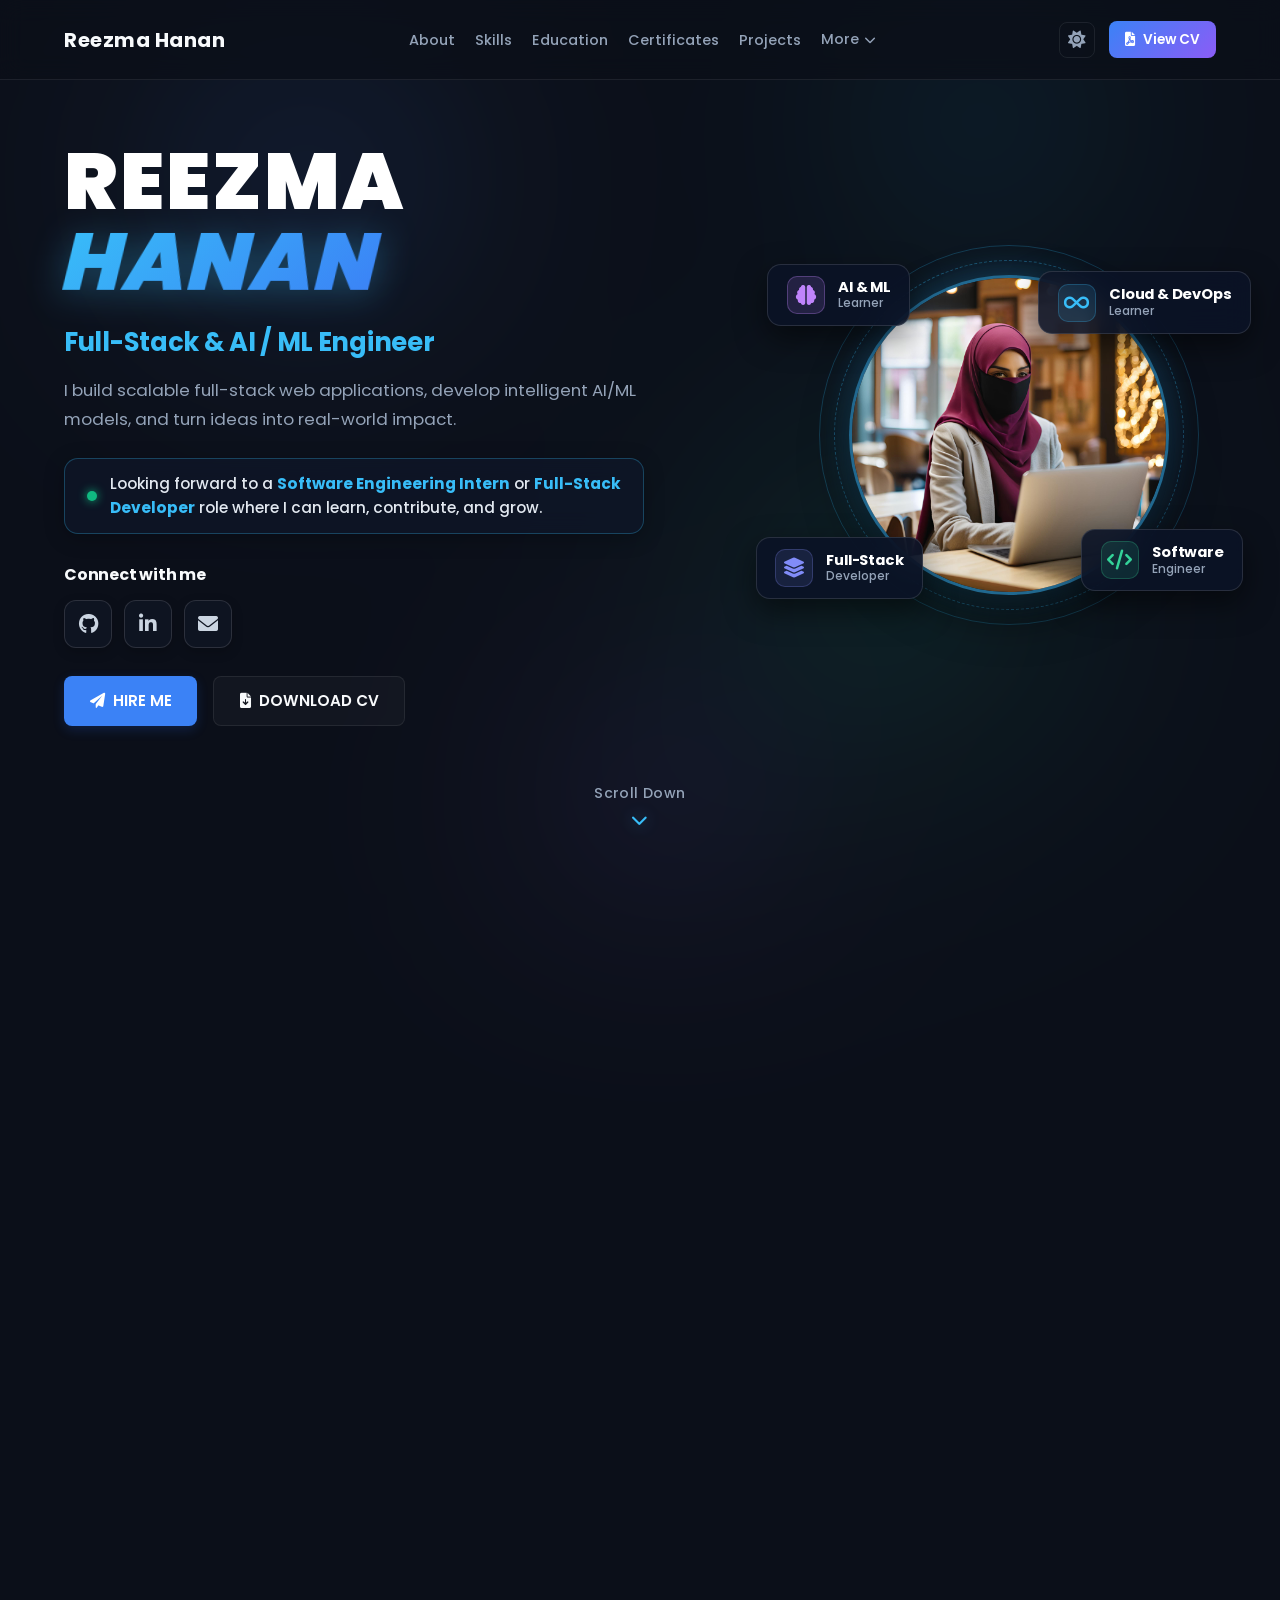
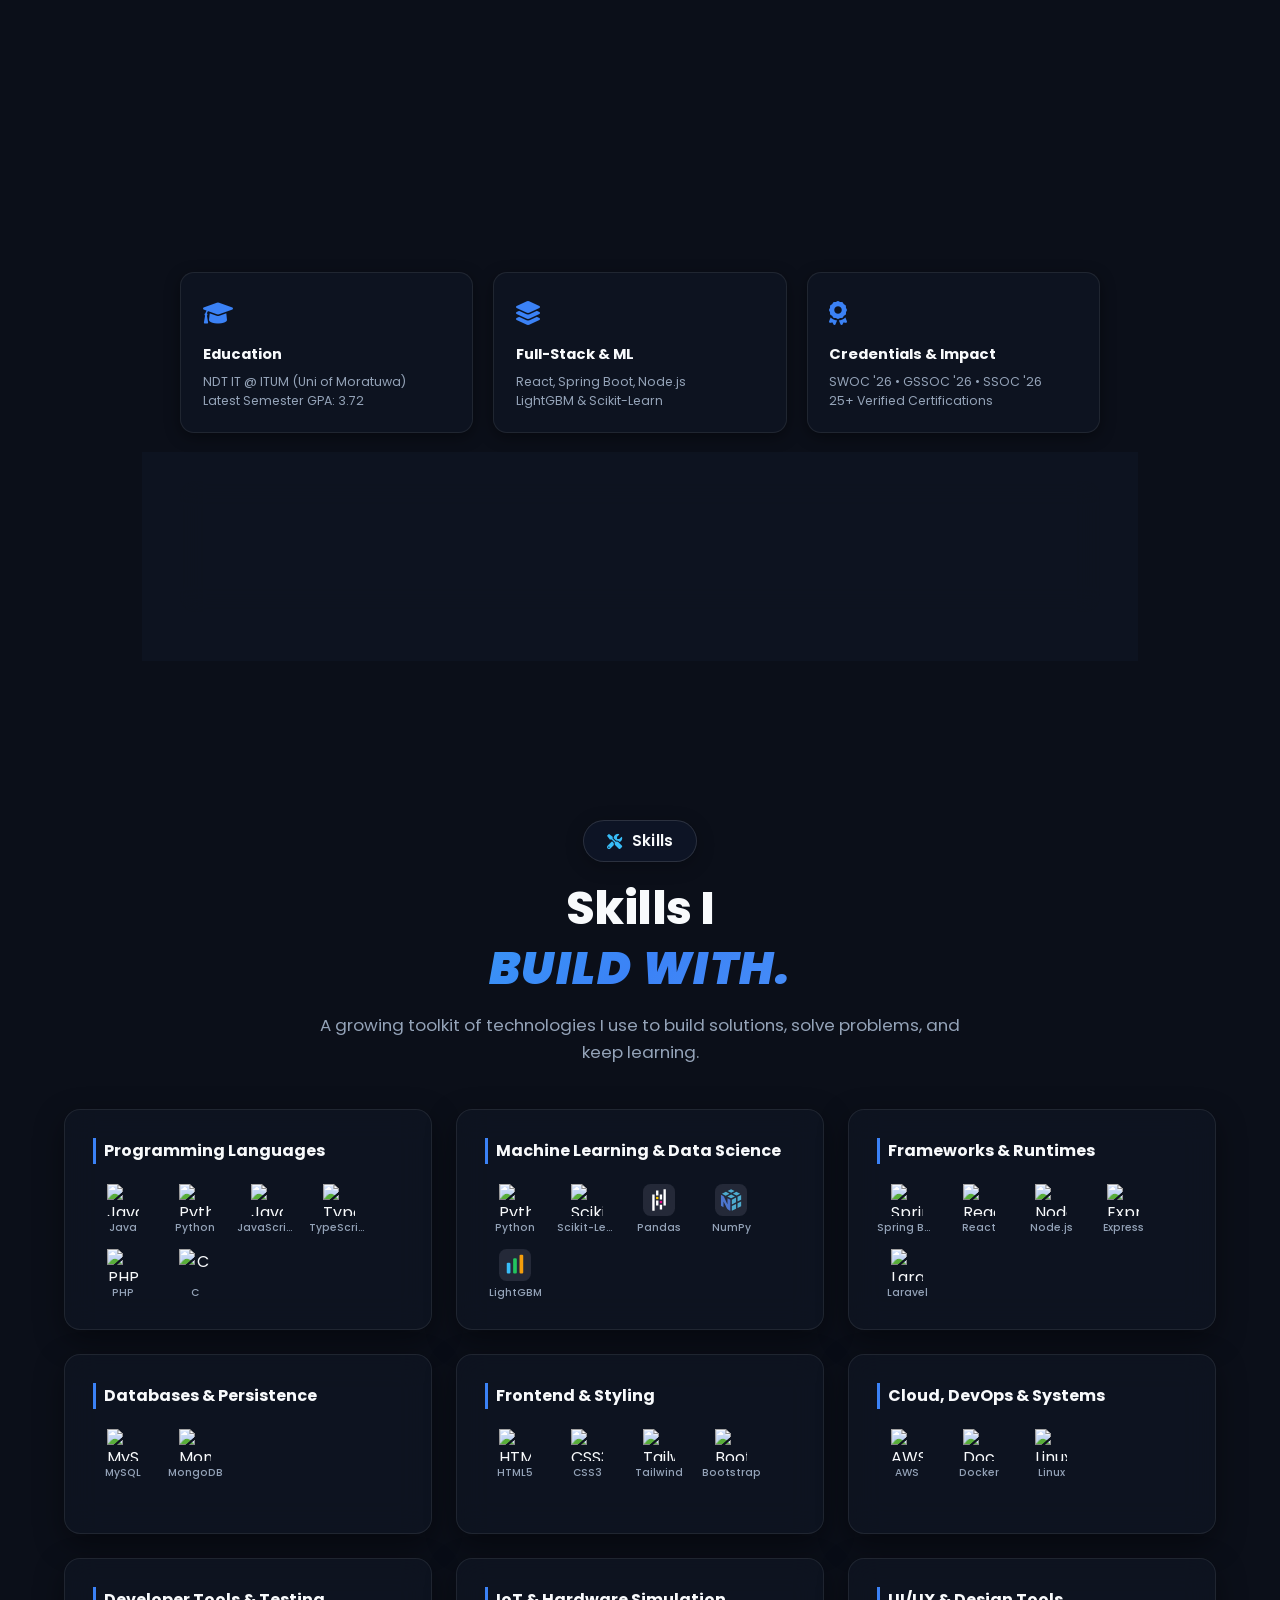
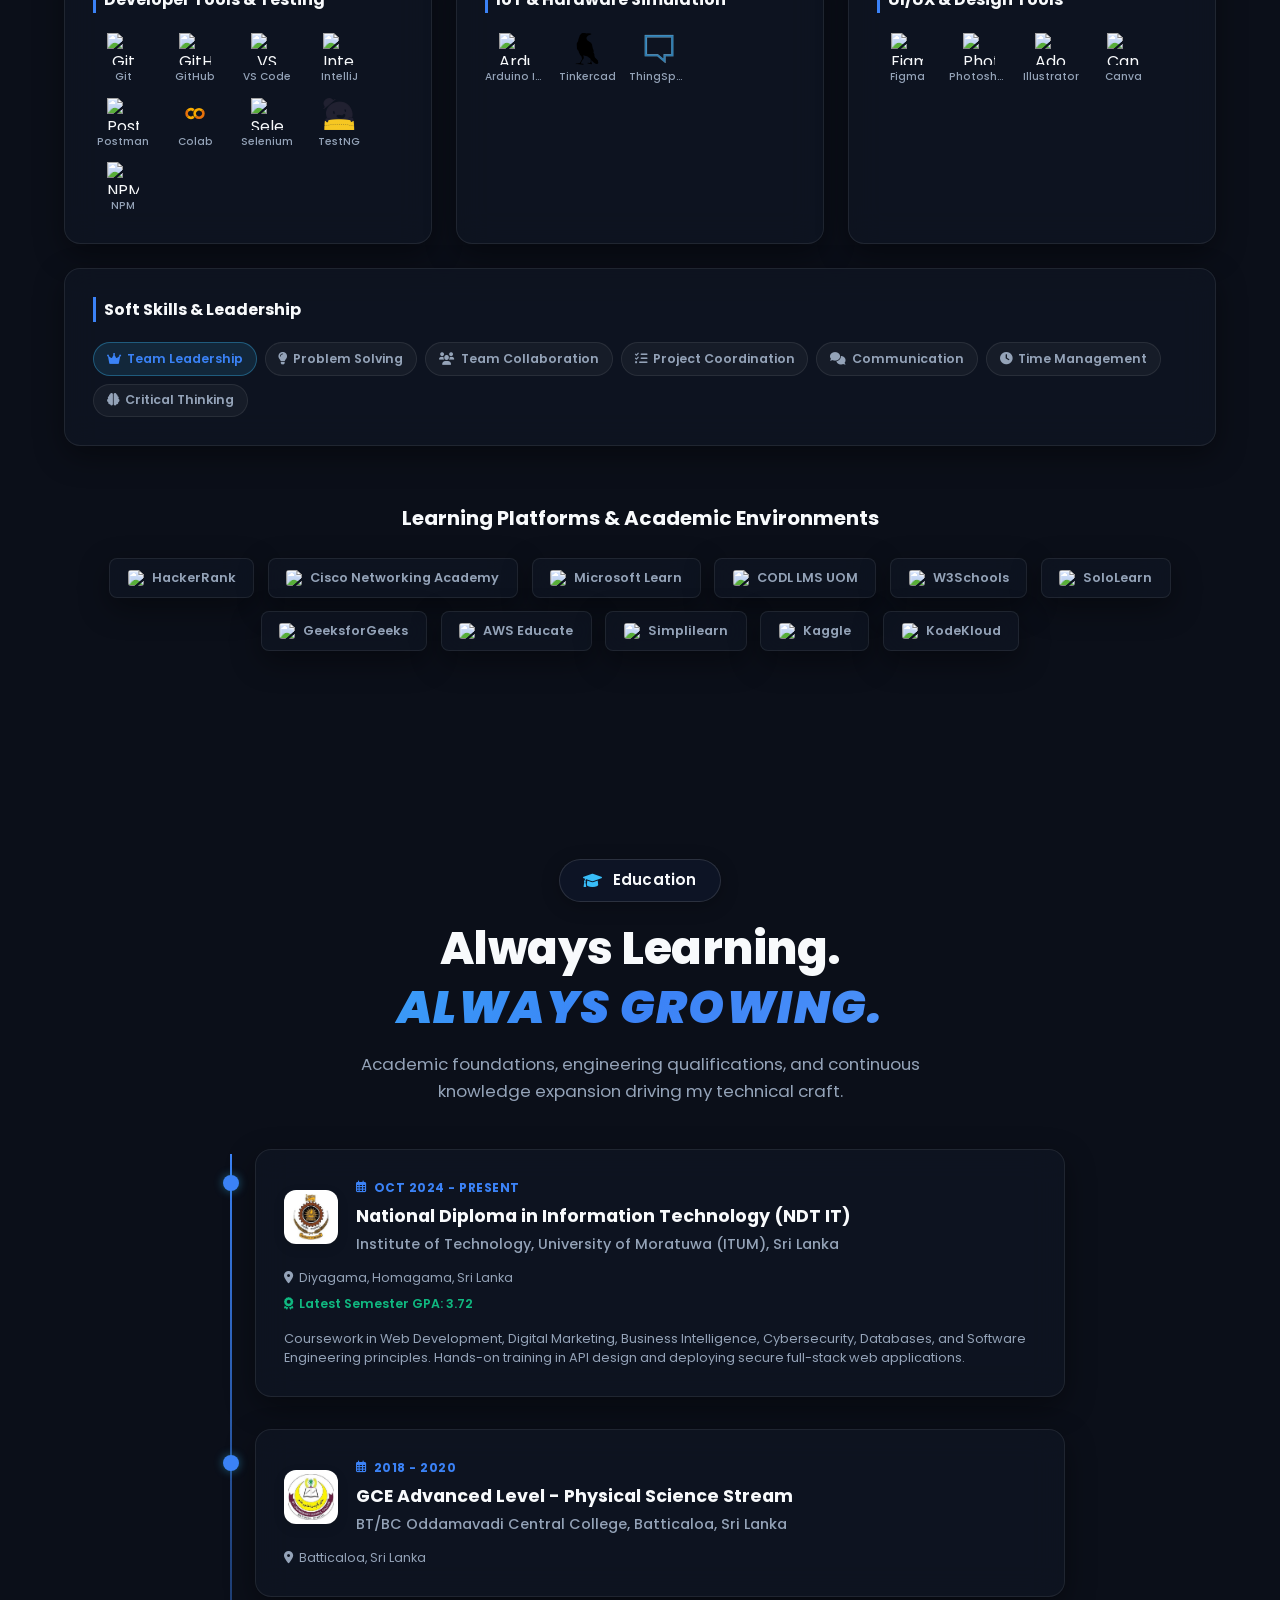
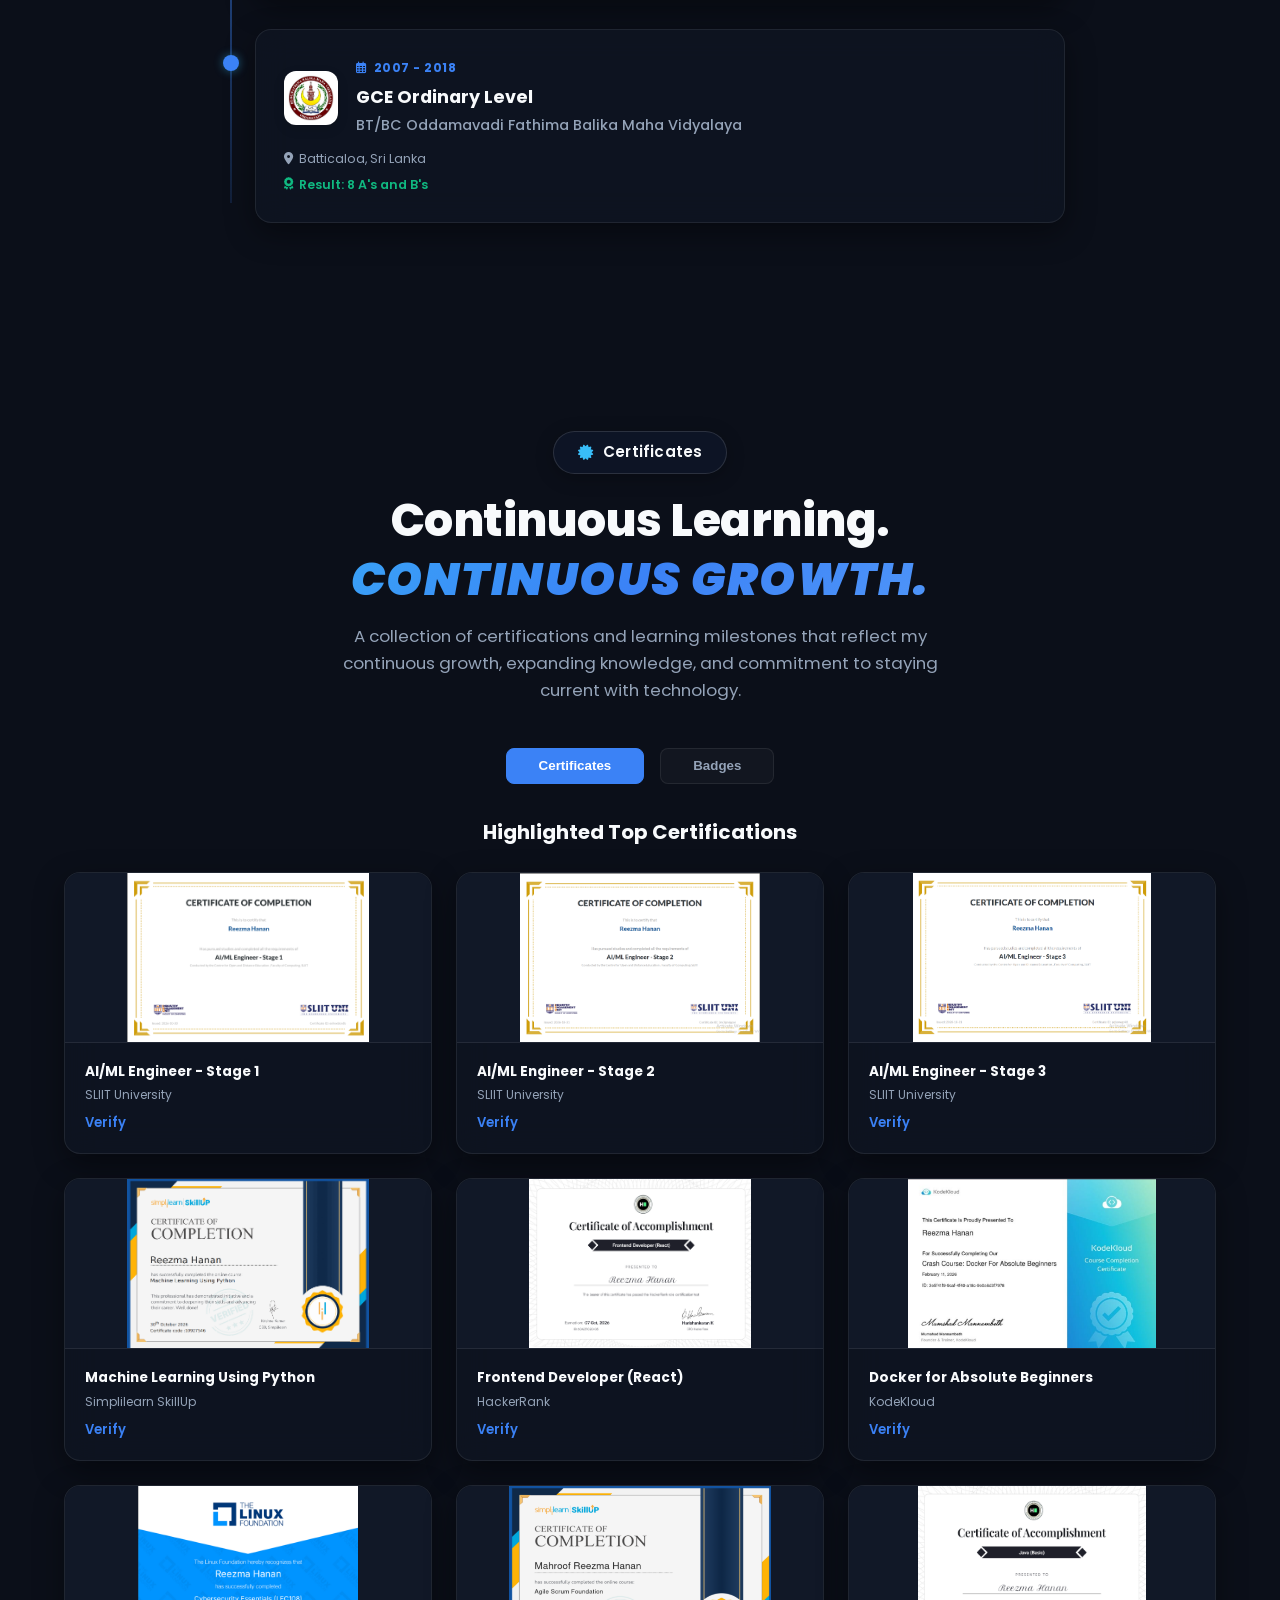
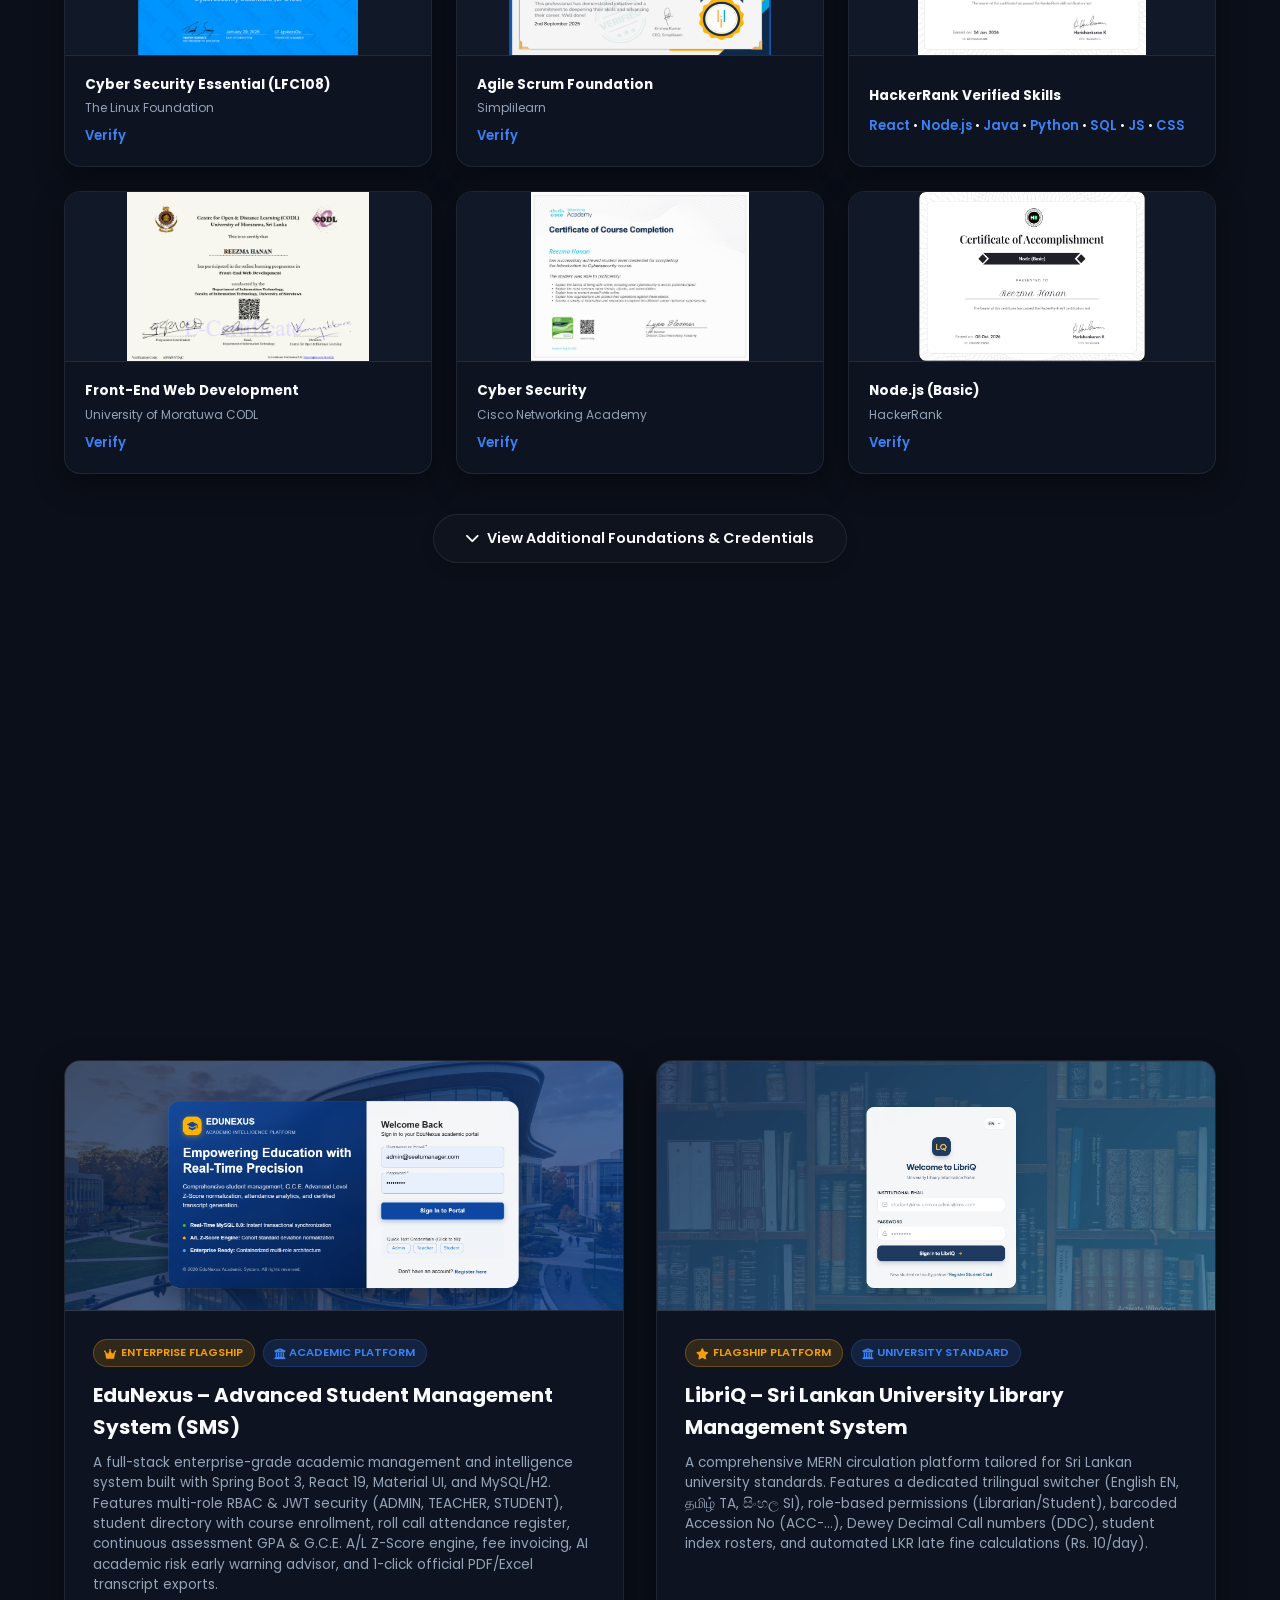
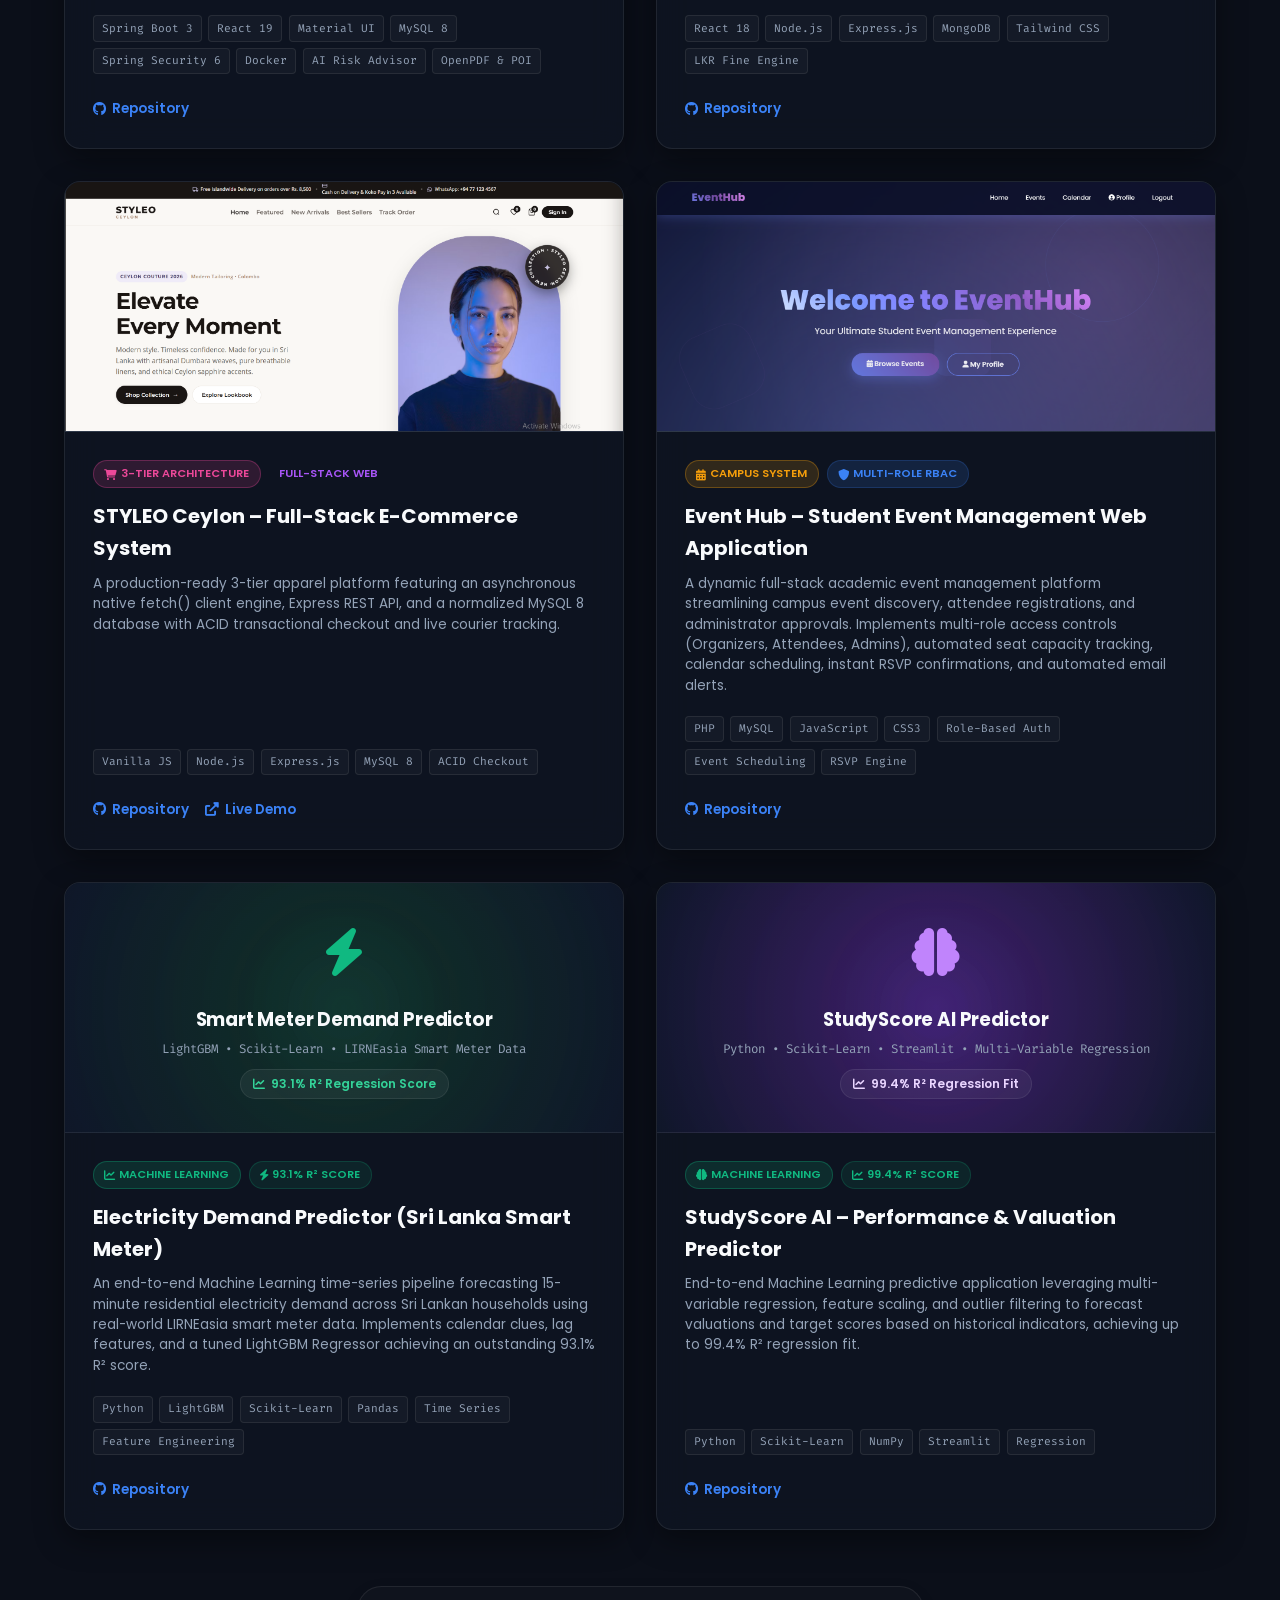
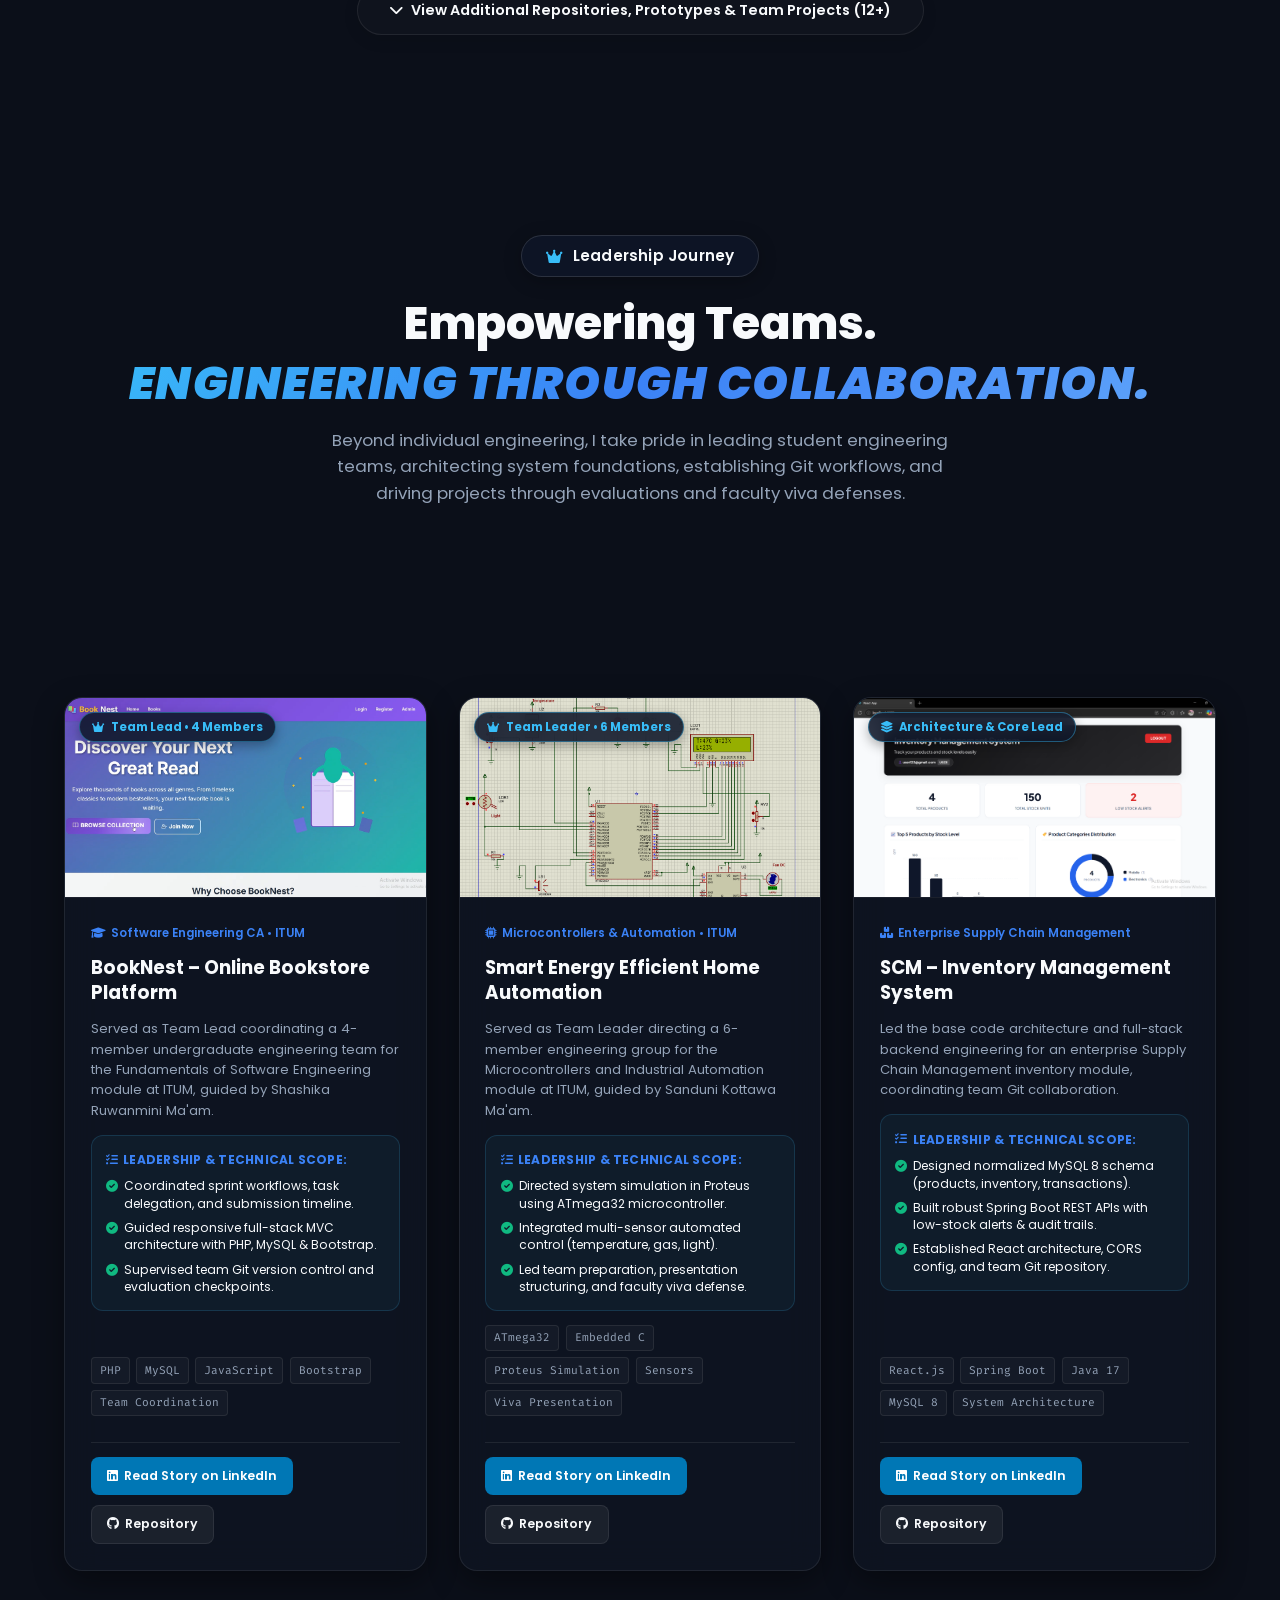
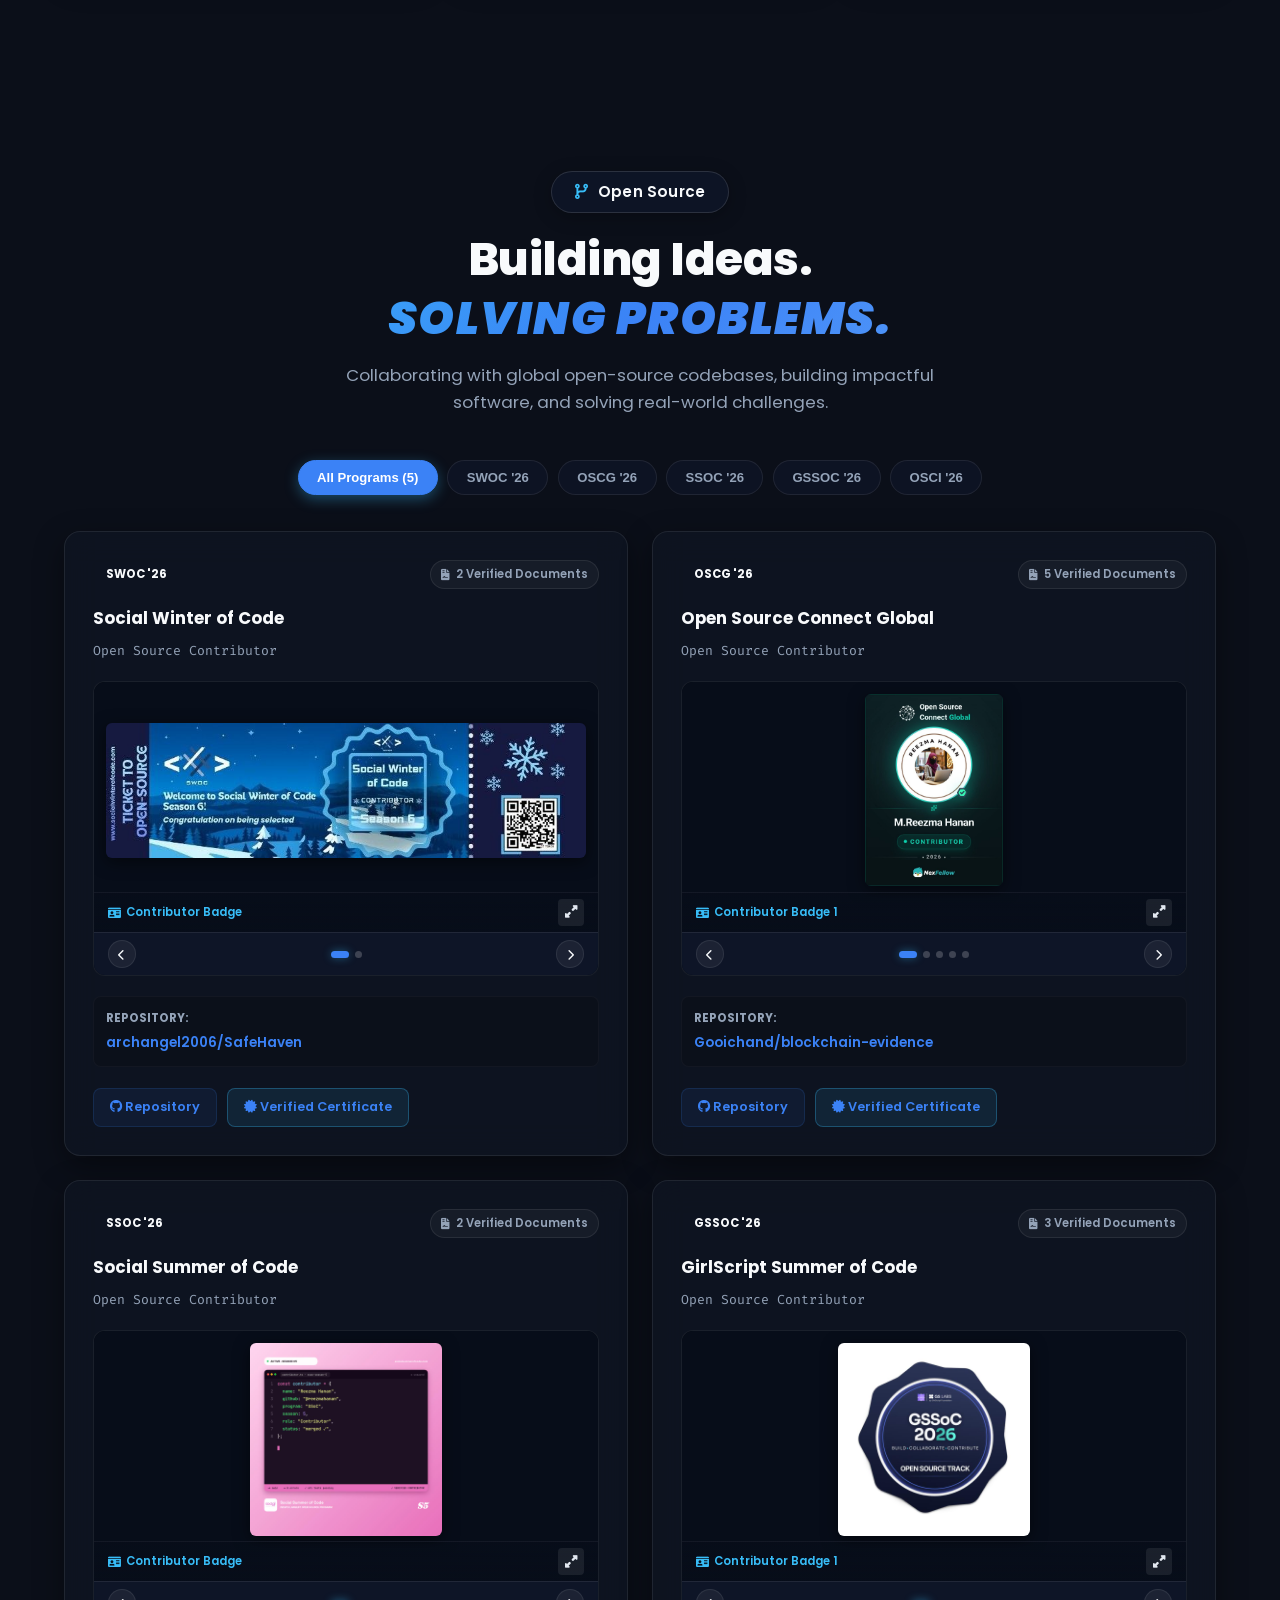
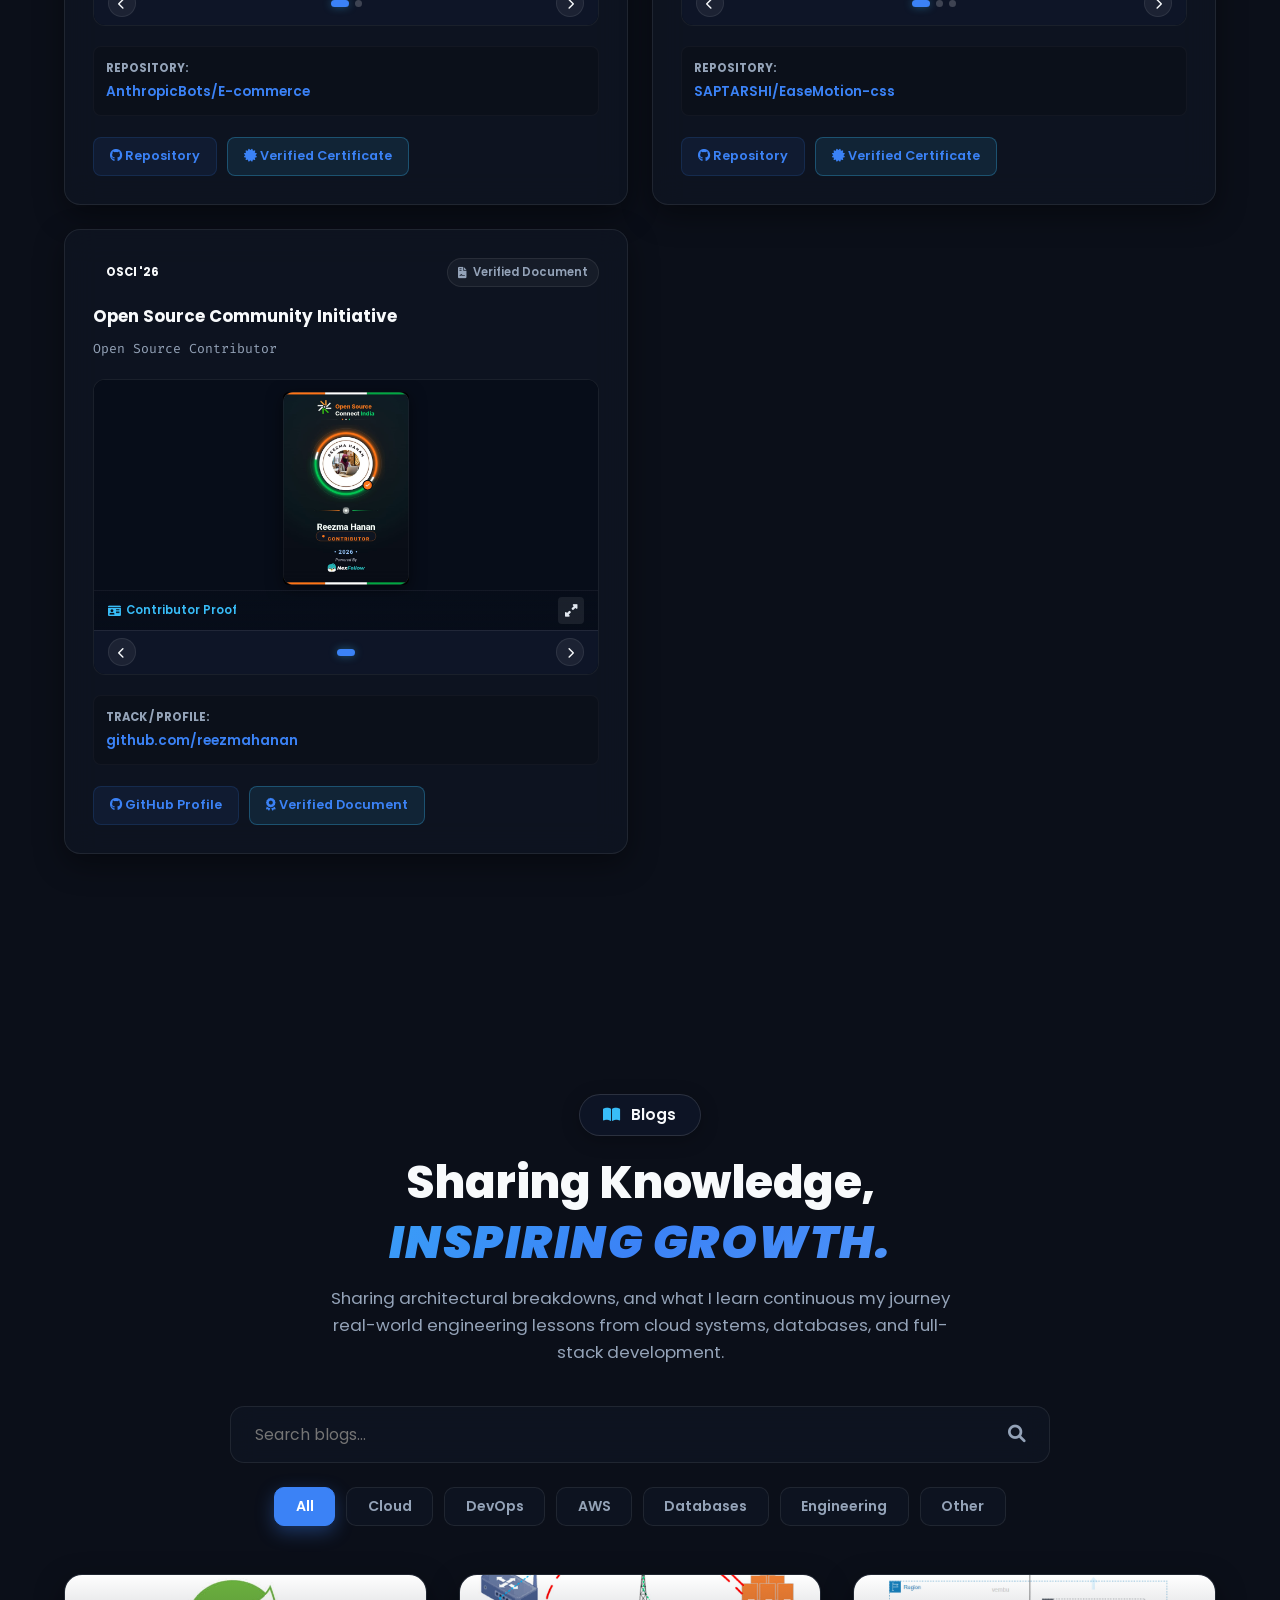
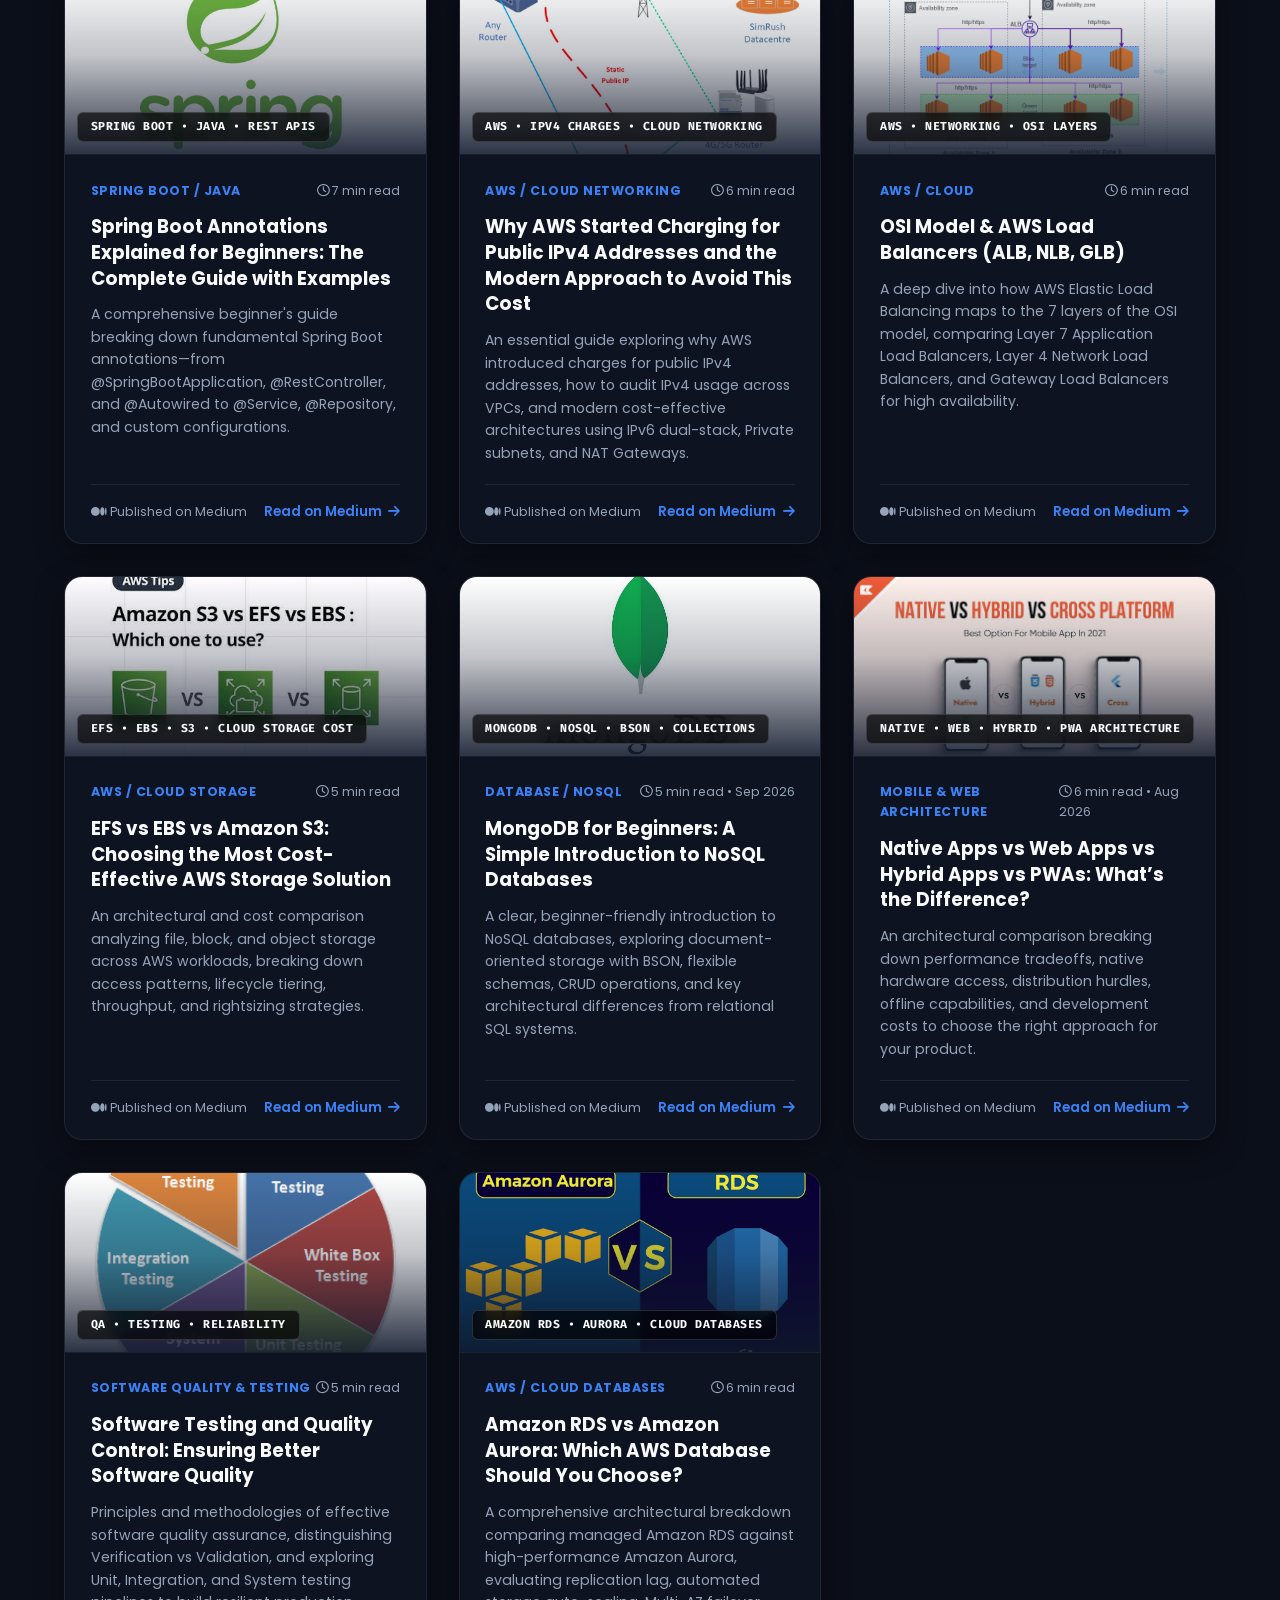
==== index.html @ e20eb313 "feat: add EduNexus Student Management System to featured projects" ====
<!DOCTYPE html>
<html lang="en" data-theme="dark">
<head>
    <meta charset="UTF-8">
    <meta name="viewport" content="width=device-width, initial-scale=1.0">
    <!-- Unique: Crafted by Reezma Hanan, 2026 -->
    <title>Reezma Hanan | Full-Stack Developer & Machine Learning Enthusiast</title>
    <meta name="description" content="Reezma Hanan is an IT Undergraduate at the Institute of Technology, University of Moratuwa (ITUM) in Sri Lanka. Full-Stack Developer (React, Spring Boot, Node.js) and Machine Learning Enthusiast (LightGBM, Scikit-Learn). Seeking Software Engineering Internships.">
    <meta name="keywords" content="Reezma Hanan, IT Undergrad, ITUM, University of Moratuwa, Software Engineer, Full-Stack Developer, Machine Learning, LightGBM, Scikit-Learn, React, Spring Boot, Node.js, MySQL, MongoDB, Docker, AWS, Open Source, SWOC, GSSOC">
    <meta name="author" content="Reezma Hanan">

    <!-- Open Graph Meta Tags -->
    <meta property="og:title" content="Reezma Hanan - Full-Stack Developer & Machine Learning Enthusiast">
    <meta property="og:description" content="IT Undergrad at ITUM | Full-Stack Developer (React • Spring Boot • Node.js) & Machine Learning (LightGBM • Scikit-Learn). Open to internships.">
    <meta property="og:type" content="website">
    <meta property="og:image" content="profile.jpg">

    <!-- Twitter Card Meta Tags -->
    <meta name="twitter:card" content="summary_large_image">
    <meta name="twitter:title" content="Reezma Hanan | Full-Stack & Machine Learning Developer">
    <meta name="twitter:description" content="IT Undergrad at ITUM | Full-Stack Developer | Machine Learning Enthusiast | Open Source Contributor | Seeking Internships.">
    
    <link rel="icon" href="data:image/svg+xml,<svg xmlns='http://www.w3.org/2000/svg' viewBox='0 0 100 100'><text y='.9em' font-size='90'>R</text></svg>">
    
    <!-- External Resources -->
    <link rel="stylesheet" href="https://cdnjs.cloudflare.com/ajax/libs/font-awesome/6.0.0/css/all.min.css">
    <link href="https://fonts.googleapis.com/css2?family=Poppins:wght@300;400;500;600;700;800&family=Fira+Code:wght@400;500;600&display=swap" rel="stylesheet">
    
    <!-- CSS Files -->
    <link rel="stylesheet" href="styles.css">
    <style>
        /* Navbar List Resets */
        .nav-menu, .nav-menu li, .dropdown-menu, .dropdown-menu li { list-style: none !important; list-style-type: none !important; margin: 0; padding: 0; }
    </style>
</head>
<body>
    <!-- Advanced Floating Glass Orbs Background Canvas -->
    <canvas id="techCanvas" class="tech-canvas"></canvas>
    
    <!-- Navigation Header -->
    <nav class="navbar">
        <div class="container nav-container">
            <a href="#home" class="logo">Reezma Hanan</a>
            <ul class="nav-menu" id="navMenu">
                <li><a href="#about" class="nav-link">About</a></li>
                <li><a href="#skills" class="nav-link">Skills</a></li>
                <li><a href="#education" class="nav-link">Education</a></li>
                <li><a href="#certs" class="nav-link">Certificates</a></li>
                <li><a href="#projects" class="nav-link">Projects</a></li>
                <li class="nav-dropdown">
                    <a href="javascript:void(0)" class="nav-link dropdown-toggle" id="moreDropdownBtn" role="button" aria-expanded="false" aria-haspopup="true">
                        <span>More</span>
                        <i class="fas fa-chevron-down dropdown-arrow"></i>
                    </a>
                    <ul class="dropdown-menu" id="moreDropdownMenu">
                        <li>
                            <a href="#leadership" class="dropdown-link">
                                <i class="fas fa-crown dropdown-icon"></i>
                                <span>Leadership</span>
                            </a>
                        </li>
                        <li>
                            <a href="#opensource" class="dropdown-link">
                                <i class="fas fa-code-branch dropdown-icon"></i>
                                <span>Open Source</span>
                            </a>
                        </li>
                        <li>
                            <a href="#blogs" class="dropdown-link">
                                <i class="fas fa-book-open dropdown-icon"></i>
                                <span>Blogs</span>
                            </a>
                        </li>
                        <li>
                            <a href="#creative" class="dropdown-link">
                                <i class="fas fa-palette dropdown-icon"></i>
                                <span>Creative Designs</span>
                            </a>
                        </li>
                        <li>
                            <a href="#community" class="dropdown-link">
                                <i class="fas fa-hands-helping dropdown-icon"></i>
                                <span>Volunteering</span>
                            </a>
                        </li>
                        <li>
                            <a href="#contact" class="dropdown-link">
                                <i class="fas fa-envelope dropdown-icon"></i>
                                <span>Contact</span>
                            </a>
                        </li>
                    </ul>
                </li>
            </ul>
            <div class="nav-actions">
                <button class="theme-toggle" id="themeToggle" title="Toggle Theme">
                    <i class="fas fa-moon"></i>
                </button>
                <a href="Reezma_Hanan_Resume.pdf" class="btn btn-cv-nav" target="_blank">
                    <i class="fas fa-file-pdf"></i> View CV
                </a>
                <button class="mobile-menu-toggle" id="mobileMenuToggle">
                    <i class="fas fa-bars"></i>
                </button>
            </div>
        </div>
    </nav>

    <!-- Hero Section -->
    <section class="hero section" id="home">
        <div class="container hero-container">
            <div class="hero-text fade-in">
                <h1 class="hero-impact-title">
                    <span class="hero-impact-first">REEZMA</span>
                    <span class="hero-impact-accent">HANAN</span>
                </h1>
                <h2 class="hero-impact-role">Full-Stack &amp; AI / ML Engineer</h2>
                <p class="hero-impact-desc">
                    I build scalable full-stack web applications, develop intelligent AI/ML models, and turn ideas into real-world impact.
                </p>

                <!-- Career Growth & Opportunity Target -->
                <div class="hero-growth-card">
                    <div class="growth-dot-pulse"></div>
                    <span class="growth-statement-text">
                        Looking forward to a <strong class="growth-role">Software Engineering Intern</strong> or <strong class="growth-role">Full-Stack Developer</strong> role where I can learn, contribute, and grow.
                    </span>
                </div>

                <!-- Connect With Me -->
                <div class="hero-connect-wrap">
                    <span class="connect-label">Connect with me</span>
                    <div class="hero-social-boxes">
                        <a href="https://github.com/reezmahanan" target="_blank" class="social-box" title="GitHub">
                            <i class="fab fa-github"></i>
                        </a>
                        <a href="https://linkedin.com/in/reezma-hanan" target="_blank" class="social-box" title="LinkedIn">
                            <i class="fab fa-linkedin-in"></i>
                        </a>
                        <a href="mailto:reezmahanan@gmail.com" class="social-box" title="Email">
                            <i class="fas fa-envelope"></i>
                        </a>
                    </div>
                </div>

                <!-- Action Buttons -->
                <div class="hero-buttons">
                    <a href="#contact" class="btn btn-primary">
                        <i class="fas fa-paper-plane"></i> HIRE ME
                    </a>
                    <a href="Reezma_Hanan_Resume.pdf" class="btn btn-secondary" target="_blank">
                        <i class="fas fa-file-download"></i> DOWNLOAD CV
                    </a>
                </div>
            </div>
            
            <div class="hero-image-wrap fade-in">
                <div class="hero-portrait-stage">
                    <!-- Concentric Ambient Glow Background -->
                    <div class="portrait-ambient-glow"></div>
                    <div class="portrait-ambient-arc arc-outer"></div>
                    <div class="portrait-ambient-arc arc-inner"></div>

                    <!-- Main Portrait Circle (Larger Size) -->
                    <div class="hero-portrait-frame">
                        <img src="profile.jpg" alt="Reezma Hanan" class="hero-portrait-photo">
                    </div>

                    <!-- Floating Badge 1: Top-Left (AI & ML) -->
                    <div class="hero-floating-card badge-top-left">
                        <div class="floating-card-icon icon-aiml">
                            <i class="fas fa-brain"></i>
                        </div>
                        <div class="floating-card-text">
                            <strong class="floating-card-title">AI &amp; ML</strong>
                            <span class="floating-card-sub">Learner</span>
                        </div>
                    </div>

                    <!-- Floating Badge 2: Top-Right (Cloud & DevOps) -->
                    <div class="hero-floating-card badge-top-right">
                        <div class="floating-card-icon icon-devops">
                            <i class="fas fa-infinity"></i>
                        </div>
                        <div class="floating-card-text">
                            <strong class="floating-card-title">Cloud &amp; DevOps</strong>
                            <span class="floating-card-sub">Learner</span>
                        </div>
                    </div>

                    <!-- Floating Badge 3: Bottom-Left (Full-Stack) -->
                    <div class="hero-floating-card badge-bottom-left">
                        <div class="floating-card-icon icon-stack">
                            <i class="fas fa-layer-group"></i>
                        </div>
                        <div class="floating-card-text">
                            <strong class="floating-card-title">Full-Stack</strong>
                            <span class="floating-card-sub">Developer</span>
                        </div>
                    </div>

                    <!-- Floating Badge 4: Bottom-Right (Software) -->
                    <div class="hero-floating-card badge-bottom-right">
                        <div class="floating-card-icon icon-software">
                            <i class="fas fa-code"></i>
                        </div>
                        <div class="floating-card-text">
                            <strong class="floating-card-title">Software</strong>
                            <span class="floating-card-sub">Engineer</span>
                        </div>
                    </div>
                </div>
            </div>
        </div>

        <!-- Scroll Down Indicator -->
        <div class="hero-scroll-wrap fade-in">
            <a href="#about" class="hero-scroll-btn" aria-label="Scroll down to About section">
                <span class="scroll-text">Scroll Down</span>
                <i class="fas fa-chevron-down scroll-chevron"></i>
            </a>
        </div>
    </section>

    <!-- About Me Section -->
    <section class="about section" id="about">
        <div class="container">
            <!-- Hero Heading matching design -->
            <div class="about-hero-header text-center fade-in">
                <div class="section-pill-wrap">
                    <span class="section-pill-badge">
                        <i class="fas fa-user"></i>
                        <span>About Me</span>
                    </span>
                </div>
                <h2 class="about-hero-title">
                    Building Solutions,<br>
                    <span class="about-hero-accent">ENGINEERING SCALABLE SYSTEMS.</span>
                </h2>
            </div>
            
            <!-- Story Journey Card -->
            <div class="about-story-card fade-in">
                <p class="about-story-p">
                    I’m <strong>Reezma Hanan</strong>, an Information Technology undergraduate at the Institute of Technology, University of Moratuwa (ITUM) from Batticaloa, Sri Lanka, with a strong interest in full-stack software engineering, REST API architecture, and machine learning.
                </p>
                <p class="about-story-p">
                    I enjoy building practical solutions, learning modern technologies, and turning ideas into useful digital experiences. My journey is focused on improving my technical skills, exploring real-world engineering practices, and continuously growing as a software engineer in the tech industry.
                </p>
                <p class="about-story-p">
                    Beyond standalone development, I actively contribute to open-source software repositories, publish in-depth architectural guides on Medium exploring cloud systems and databases, and collaborate on production-ready code. I believe that engineering excellence is built on continuous learning, clean architecture, and practical execution.
                </p>
                
                <!-- Quote Callout Box -->
                <div class="about-quote-box">
                    <div class="about-quote-icon">
                        <i class="fas fa-quote-left"></i>
                    </div>
                    <p class="about-quote-text">
                        My goal is to keep learning, keep building, and engineer scalable software solutions that deliver real-world impact.
                    </p>
                </div>
            </div>

            <!-- Quick Highlights Grid -->
            <div class="highlights-grid about-highlights-centered fade-in">
                <div class="highlight-card">
                    <div class="hl-icon"><i class="fas fa-graduation-cap"></i></div>
                    <h4>Education</h4>
                    <p>NDT IT @ ITUM (Uni of Moratuwa)<br/>Latest Semester GPA: 3.72</p>
                </div>
                <div class="highlight-card">
                    <div class="hl-icon"><i class="fas fa-layer-group"></i></div>
                    <h4>Full-Stack & ML</h4>
                    <p>React, Spring Boot, Node.js<br/>LightGBM & Scikit-Learn</p>
                </div>
                <div class="highlight-card">
                    <div class="hl-icon"><i class="fas fa-award"></i></div>
                    <h4>Credentials & Impact</h4>
                    <p>SWOC '26 • GSSOC '26 • SSOC '26<br/>25+ Verified Certifications</p>
                </div>
            </div>

            <!-- Stats Bar -->
            <div class="about-stats-bar fade-in">
                <div class="stat-item">
                    <span class="stat-num" data-target="15">15+</span>
                    <span class="stat-label">Technologies & Tools</span>
                </div>
                <div class="stat-item">
                    <span class="stat-num" data-target="15">15+</span>
                    <span class="stat-label">Real-World Projects</span>
                </div>
                <div class="stat-item">
                    <span class="stat-num" data-target="25">25+</span>
                    <span class="stat-label">Certifications Earned</span>
                </div>
                <div class="stat-item">
                    <span class="stat-num" id="visitorCount">1</span>
                    <span class="stat-label">Profile Visitors</span>
                </div>
            </div>
        </div>
    </section>

    <!-- Programming Skills Section -->
    <section class="skills section" id="skills">
        <div class="container">
            <div class="section-hero-header text-center fade-in">
                <div class="section-pill-wrap">
                    <span class="section-pill-badge">
                        <i class="fas fa-tools"></i>
                        <span>Skills</span>
                    </span>
                </div>
                <h2 class="section-hero-title">
                    Skills I<br>
                    <span class="section-hero-accent">BUILD WITH.</span>
                </h2>
                <p class="section-hero-subtitle">
                    A growing toolkit of technologies I use to build solutions, solve problems, and keep learning.
                </p>
            </div>
            
            <div class="skills-layout fade-in">
                <!-- Skills Panel Grid with Real SkillIcons -->
                <div class="skills-categories-grid">
                    <!-- Languages -->
                    <div class="skills-category-card card">
                        <h4>Programming Languages</h4>
                        <div class="skills-icons-row">
                            <div class="skill-icon-item" title="Java"><img src="https://skillicons.dev/icons?i=java" alt="Java"><span>Java</span></div>
                            <div class="skill-icon-item" title="Python"><img src="https://skillicons.dev/icons?i=py" alt="Python"><span>Python</span></div>
                            <div class="skill-icon-item" title="JavaScript"><img src="https://skillicons.dev/icons?i=js" alt="JavaScript"><span>JavaScript</span></div>
                            <div class="skill-icon-item" title="TypeScript"><img src="https://skillicons.dev/icons?i=ts" alt="TypeScript"><span>TypeScript</span></div>
                            <div class="skill-icon-item" title="PHP"><img src="https://skillicons.dev/icons?i=php" alt="PHP"><span>PHP</span></div>
                            <div class="skill-icon-item" title="C"><img src="https://skillicons.dev/icons?i=c" alt="C"><span>C</span></div>
                        </div>
                    </div>
                    <!-- Machine Learning & Data Science -->
                    <div class="skills-category-card card">
                        <h4>Machine Learning & Data Science</h4>
                        <div class="skills-icons-row">
                            <div class="skill-icon-item" title="Python"><img src="https://skillicons.dev/icons?i=py" alt="Python"><span>Python</span></div>
                            <div class="skill-icon-item" title="Scikit-Learn"><img src="https://skillicons.dev/icons?i=sklearn" alt="Scikit-Learn"><span>Scikit-Learn</span></div>
                            <div class="skill-icon-item" title="Pandas"><img src="screenshots/pandas.svg" alt="Pandas"><span>Pandas</span></div>
                            <div class="skill-icon-item" title="NumPy"><img src="screenshots/numpy.svg" alt="NumPy"><span>NumPy</span></div>
                            <div class="skill-icon-item" title="LightGBM"><img src="screenshots/lightgbm.svg" alt="LightGBM"><span>LightGBM</span></div>
                        </div>
                    </div>
                    <!-- Frameworks & Runtimes -->
                    <div class="skills-category-card card">
                        <h4>Frameworks & Runtimes</h4>
                        <div class="skills-icons-row">
                            <div class="skill-icon-item" title="Spring Boot"><img src="https://skillicons.dev/icons?i=spring" alt="Spring Boot"><span>Spring Boot</span></div>
                            <div class="skill-icon-item" title="React"><img src="https://skillicons.dev/icons?i=react" alt="React"><span>React</span></div>
                            <div class="skill-icon-item" title="Node.js"><img src="https://skillicons.dev/icons?i=nodejs" alt="Node.js"><span>Node.js</span></div>
                            <div class="skill-icon-item" title="Express.js"><img src="https://skillicons.dev/icons?i=express" alt="Express.js"><span>Express</span></div>
                            <div class="skill-icon-item" title="Laravel"><img src="https://skillicons.dev/icons?i=laravel" alt="Laravel"><span>Laravel</span></div>
                        </div>
                    </div>
                    <!-- Databases & Persistence -->
                    <div class="skills-category-card card">
                        <h4>Databases & Persistence</h4>
                        <div class="skills-icons-row">
                            <div class="skill-icon-item" title="MySQL"><img src="https://skillicons.dev/icons?i=mysql" alt="MySQL"><span>MySQL</span></div>
                            <div class="skill-icon-item" title="MongoDB"><img src="https://skillicons.dev/icons?i=mongodb" alt="MongoDB"><span>MongoDB</span></div>
                        </div>
                    </div>
                    <!-- Frontend & Styling -->
                    <div class="skills-category-card card">
                        <h4>Frontend & Styling</h4>
                        <div class="skills-icons-row">
                            <div class="skill-icon-item" title="HTML5"><img src="https://skillicons.dev/icons?i=html" alt="HTML5"><span>HTML5</span></div>
                            <div class="skill-icon-item" title="CSS3"><img src="https://skillicons.dev/icons?i=css" alt="CSS3"><span>CSS3</span></div>
                            <div class="skill-icon-item" title="Tailwind CSS"><img src="https://skillicons.dev/icons?i=tailwind" alt="Tailwind CSS"><span>Tailwind</span></div>
                            <div class="skill-icon-item" title="Bootstrap"><img src="https://skillicons.dev/icons?i=bootstrap" alt="Bootstrap"><span>Bootstrap</span></div>
                        </div>
                    </div>
                    <!-- Cloud, DevOps & Systems -->
                    <div class="skills-category-card card">
                        <h4>Cloud, DevOps & Systems</h4>
                        <div class="skills-icons-row">
                            <div class="skill-icon-item" title="AWS"><img src="https://skillicons.dev/icons?i=aws" alt="AWS"><span>AWS</span></div>
                            <div class="skill-icon-item" title="Docker"><img src="https://skillicons.dev/icons?i=docker" alt="Docker"><span>Docker</span></div>
                            <div class="skill-icon-item" title="Linux"><img src="https://skillicons.dev/icons?i=linux" alt="Linux"><span>Linux</span></div>
                        </div>
                    </div>
                    <!-- Developer Tools & Testing -->
                    <div class="skills-category-card card">
                        <h4>Developer Tools & Testing</h4>
                        <div class="skills-icons-row">
                            <div class="skill-icon-item" title="Git"><img src="https://skillicons.dev/icons?i=git" alt="Git"><span>Git</span></div>
                            <div class="skill-icon-item" title="GitHub"><img src="https://skillicons.dev/icons?i=github" alt="GitHub"><span>GitHub</span></div>
                            <div class="skill-icon-item" title="VS Code"><img src="https://skillicons.dev/icons?i=vscode" alt="VS Code"><span>VS Code</span></div>
                            <div class="skill-icon-item" title="IntelliJ IDEA"><img src="https://skillicons.dev/icons?i=idea" alt="IntelliJ IDEA"><span>IntelliJ</span></div>
                            <div class="skill-icon-item" title="Postman"><img src="https://skillicons.dev/icons?i=postman" alt="Postman"><span>Postman</span></div>
                            <div class="skill-icon-item" title="Google Colab"><img src="screenshots/colab.svg" alt="Google Colab"><span>Colab</span></div>
                            <div class="skill-icon-item" title="Selenium"><img src="https://skillicons.dev/icons?i=selenium" alt="Selenium"><span>Selenium</span></div>
                            <div class="skill-icon-item" title="TestNG"><img src="screenshots/testng.png" alt="TestNG"><span>TestNG</span></div>
                            <div class="skill-icon-item" title="NPM"><img src="https://skillicons.dev/icons?i=npm" alt="NPM"><span>NPM</span></div>
                        </div>
                    </div>
                    <!-- IoT & Simulation -->
                    <div class="skills-category-card card">
                        <h4>IoT &amp; Hardware Simulation</h4>
                        <div class="skills-icons-row">
                            <div class="skill-icon-item" title="Arduino IDE"><img src="https://skillicons.dev/icons?i=arduino" alt="Arduino IDE"><span>Arduino IDE</span></div>
                            <div class="skill-icon-item" title="Tinkercad"><img src="screenshots/tinkercad.png" alt="Tinkercad"><span>Tinkercad</span></div>
                            <div class="skill-icon-item" title="ThingSpeak"><img src="screenshots/thingspeak.png" alt="ThingSpeak"><span>ThingSpeak</span></div>
                        </div>
                    </div>
                    <!-- Design -->
                    <div class="skills-category-card card">
                        <h4>UI/UX & Design Tools</h4>
                        <div class="skills-icons-row">
                            <div class="skill-icon-item" title="Figma"><img src="https://skillicons.dev/icons?i=figma" alt="Figma"><span>Figma</span></div>
                            <div class="skill-icon-item" title="Photoshop"><img src="https://skillicons.dev/icons?i=ps" alt="Photoshop"><span>Photoshop</span></div>
                            <div class="skill-icon-item" title="Adobe Illustrator"><img src="https://skillicons.dev/icons?i=ai" alt="Adobe Illustrator"><span>Illustrator</span></div>
                            <div class="skill-icon-item" title="Canva"><img src="https://img.icons8.com/color/96/canva.png" alt="Canva"><span>Canva</span></div>
                        </div>
                    </div>
                </div>

                <!-- Soft Skills & Leadership -->
                <div class="skills-soft-card card fade-in">
                    <h4>Soft Skills &amp; Leadership</h4>
                    <div class="skills-pills">
                        <span class="skill-pill-highlight"><i class="fas fa-crown"></i> Team Leadership</span>
                        <span><i class="fas fa-lightbulb"></i> Problem Solving</span>
                        <span><i class="fas fa-users"></i> Team Collaboration</span>
                        <span><i class="fas fa-tasks"></i> Project Coordination</span>
                        <span><i class="fas fa-comments"></i> Communication</span>
                        <span><i class="fas fa-clock"></i> Time Management</span>
                        <span><i class="fas fa-brain"></i> Critical Thinking</span>
                    </div>
                </div>

                <!-- Learning Platforms & Environments -->
                <div class="learning-platforms fade-in">
                    <h3>Learning Platforms & Academic Environments</h3>
                    <div class="platforms-grid">
                        <a href="https://www.hackerrank.com/profile/reezmahanan" target="_blank" class="platform-badge card">
                            <img src="https://www.google.com/s2/favicons?sz=64&domain=hackerrank.com" alt="HackerRank">
                            HackerRank
                        </a>
                        <span class="platform-badge card">
                            <img src="https://www.google.com/s2/favicons?sz=64&domain=cisco.com" alt="Cisco">
                            Cisco Networking Academy
                        </span>
                        <span class="platform-badge card">
                            <img src="https://www.google.com/s2/favicons?sz=64&domain=microsoft.com" alt="Microsoft">
                            Microsoft Learn
                        </span>
                        <span class="platform-badge card">
                            <img src="https://www.google.com/s2/favicons?sz=64&domain=uom.lk" alt="UoM">
                            CODL LMS UOM
                        </span>
                        <span class="platform-badge card">
                            <img src="https://www.google.com/s2/favicons?sz=64&domain=w3schools.com" alt="W3Schools">
                            W3Schools
                        </span>
                        <span class="platform-badge card">
                            <img src="https://www.google.com/s2/favicons?sz=64&domain=sololearn.com" alt="SoloLearn">
                            SoloLearn
                        </span>
                        <span class="platform-badge card">
                            <img src="https://www.google.com/s2/favicons?sz=64&domain=geeksforgeeks.org" alt="GeeksforGeeks">
                            GeeksforGeeks
                        </span>
                        <span class="platform-badge card">
                            <img src="https://www.google.com/s2/favicons?sz=64&domain=aws.amazon.com" alt="AWS">
                            AWS Educate
                        </span>
                        <span class="platform-badge card">
                            <img src="https://www.google.com/s2/favicons?sz=64&domain=simplilearn.com" alt="Simplilearn">
                            Simplilearn
                        </span>
                        <a href="https://www.kaggle.com" target="_blank" class="platform-badge card">
                            <img src="https://www.google.com/s2/favicons?sz=64&domain=kaggle.com" alt="Kaggle">
                            Kaggle
                        </a>
                        <a href="https://learn.kodekloud.com/learn/certificate/3e5f41f9-9caf-4f40-a18c-9e0a6d3f7978" target="_blank" class="platform-badge card">
                            <img src="https://www.google.com/s2/favicons?sz=64&domain=kodekloud.com" alt="KodeKloud">
                            KodeKloud
                        </a>
                    </div>
                </div>
            </div>
        </div>
    </section>

    <!-- Academic Background Section -->
    <section class="education section" id="education">
        <div class="container">
            <div class="section-hero-header text-center fade-in">
                <div class="section-pill-wrap">
                    <span class="section-pill-badge">
                        <i class="fas fa-graduation-cap"></i>
                        <span>Education</span>
                    </span>
                </div>
                <h2 class="section-hero-title">
                    Always Learning.<br>
                    <span class="section-hero-accent">ALWAYS GROWING.</span>
                </h2>
                <p class="section-hero-subtitle">
                    Academic foundations, engineering qualifications, and continuous knowledge expansion driving my technical craft.
                </p>
            </div>
            
            <div class="education-timeline fade-in">
                <!-- Edu Item 1 -->
                <div class="edu-timeline-item">
                    <div class="edu-timeline-dot"></div>
                    <div class="edu-timeline-content card">
                        <div class="edu-header-wrap">
                            <img src="screenshots/Institute of Technolgy UOM Logo.jpg" alt="ITUM Logo" class="edu-content-logo">
                            <div class="edu-header-text">
                                <span class="edu-date"><i class="far fa-calendar-alt"></i> Oct 2024 - Present</span>
                                <h4>National Diploma in Information Technology (NDT IT)</h4>
                                <span class="edu-institution">Institute of Technology, University of Moratuwa (ITUM), Sri Lanka</span>
                            </div>
                        </div>
                        <span class="edu-loc"><i class="fas fa-map-marker-alt"></i> Diyagama, Homagama, Sri Lanka</span>
                        <span class="edu-grade"><i class="fas fa-award"></i> Latest Semester GPA: 3.72</span>
                        <p style="font-size: 0.8rem; color: var(--text-secondary); margin-top: 0.6rem; line-height: 1.5;">
                            Coursework in Web Development, Digital Marketing, Business Intelligence, Cybersecurity, Databases, and Software Engineering principles. Hands-on training in API design and deploying secure full-stack web applications.
                        </p>
                    </div>
                </div>

                <!-- Edu Item 2 -->
                <div class="edu-timeline-item">
                    <div class="edu-timeline-dot"></div>
                    <div class="edu-timeline-content card">
                        <div class="edu-header-wrap">
                            <img src="screenshots/Odd.central College Logo.jpg" alt="Oddamavadi Central College Logo" class="edu-content-logo">
                            <div class="edu-header-text">
                                <span class="edu-date"><i class="far fa-calendar-alt"></i> 2018 - 2020</span>
                                <h4>GCE Advanced Level - Physical Science Stream</h4>
                                <span class="edu-institution">BT/BC Oddamavadi Central College, Batticaloa, Sri Lanka</span>
                            </div>
                        </div>
                        <span class="edu-loc"><i class="fas fa-map-marker-alt"></i> Batticaloa, Sri Lanka</span>
                    </div>
                </div>

                <!-- Edu Item 3 -->
                <div class="edu-timeline-item">
                    <div class="edu-timeline-dot"></div>
                    <div class="edu-timeline-content card">
                        <div class="edu-header-wrap">
                            <img src="screenshots/Odd.Fathima Balika Logo.jpg" alt="Oddamavadi Fathima Balika Logo" class="edu-content-logo">
                            <div class="edu-header-text">
                                <span class="edu-date"><i class="far fa-calendar-alt"></i> 2007 - 2018</span>
                                <h4>GCE Ordinary Level</h4>
                                <span class="edu-institution">BT/BC Oddamavadi Fathima Balika Maha Vidyalaya</span>
                            </div>
                        </div>
                        <span class="edu-loc"><i class="fas fa-map-marker-alt"></i> Batticaloa, Sri Lanka</span>
                        <span class="edu-grade"><i class="fas fa-award"></i> Result: 8 A's and B's</span>
                    </div>
                </div>
            </div>
        </div>
    </section>

    <!-- Certifications & Badges Section -->
    <section class="certs section" id="certs">
        <div class="container">
            <div class="section-hero-header text-center fade-in">
                <div class="section-pill-wrap">
                    <span class="section-pill-badge">
                        <i class="fas fa-certificate"></i>
                        <span>Certificates</span>
                    </span>
                </div>
                <h2 class="section-hero-title">
                    Continuous Learning.<br>
                    <span class="section-hero-accent">CONTINUOUS GROWTH.</span>
                </h2>
                <p class="section-hero-subtitle">
                    A collection of certifications and learning milestones that reflect my continuous growth, expanding knowledge, and commitment to staying current with technology.
                </p>
            </div>
            
            <div class="certs-tabs-buttons fade-in">
                <button class="cert-tab-btn active" data-tab="certificates-pane">Certificates</button>
                <button class="cert-tab-btn" data-tab="badges-pane">Badges</button>
            </div>
            
            <div class="certs-tabs-content fade-in">
                <!-- Certificates Pane -->
                <div class="certs-tab-pane active" id="certificates-pane">
                    
                    <!-- Real Certificates Image Slider (Top Certs) -->
                    <div class="top-certs-gallery">
                        <h3>Highlighted Top Certifications</h3>
                        <div class="top-certs-grid">
                            <!-- 1. AI/ML Engineer Stage 1 (SLIIT University) -->
                            <div class="cert-card card">
                                <div class="cert-image-frame">
                                    <img src="screenshots/AIML Engineer stage 1.png" alt="AI/ML Engineer Stage 1 Certificate - SLIIT University" loading="lazy">
                                </div>
                                <div class="cert-content">
                                    <h4>AI/ML Engineer - Stage 1</h4>
                                    <span class="cert-issuer">SLIIT University</span>
                                    <a href="screenshots/AIML Engineer stage 1.png" target="_blank" class="verify-link" style="margin-top: 0.5rem;">Verify</a>
                                </div>
                            </div>
                            <!-- 2. AI/ML Engineer Stage 2 (SLIIT University) -->
                            <div class="cert-card card">
                                <div class="cert-image-frame">
                                    <img src="screenshots/ai ml engineer stage 2.png" alt="AI/ML Engineer Stage 2 Certificate - SLIIT University" loading="lazy">
                                </div>
                                <div class="cert-content">
                                    <h4>AI/ML Engineer - Stage 2</h4>
                                    <span class="cert-issuer">SLIIT University</span>
                                    <a href="screenshots/ai ml engineer stage 2.png" target="_blank" class="verify-link" style="margin-top: 0.5rem;">Verify</a>
                                </div>
                            </div>
                            <!-- 3. AI/ML Engineer Stage 3 (SLIIT University) -->
                            <div class="cert-card card">
                                <div class="cert-image-frame">
                                    <img src="screenshots/ai ml engineer stage 3.png" alt="AI/ML Engineer Stage 3 Certificate - SLIIT University" loading="lazy">
                                </div>
                                <div class="cert-content">
                                    <h4>AI/ML Engineer - Stage 3</h4>
                                    <span class="cert-issuer">SLIIT University</span>
                                    <a href="screenshots/ai ml engineer stage 3.png" target="_blank" class="verify-link" style="margin-top: 0.5rem;">Verify</a>
                                </div>
                            </div>
                            <!-- 4. Machine Learning Using Python (Simplilearn) -->
                            <div class="cert-card card">
                                <div class="cert-image-frame">
                                    <img src="screenshots/Machile Learning using python.png" alt="Machine Learning Using Python Certificate - Simplilearn" loading="lazy">
                                </div>
                                <div class="cert-content">
                                    <h4>Machine Learning Using Python</h4>
                                    <span class="cert-issuer">Simplilearn SkillUp</span>
                                    <a href="screenshots/Machile Learning using python.png" target="_blank" class="verify-link" style="margin-top: 0.5rem;">Verify</a>
                                </div>
                            </div>
                            <div class="cert-card card">
                                <div class="cert-image-frame">
                                    <img src="screenshots/FrontendDeveloper (React).png" alt="HackerRank Frontend Developer React Certificate" loading="lazy">
                                </div>
                                <div class="cert-content">
                                    <h4>Frontend Developer (React)</h4>
                                    <span class="cert-issuer">HackerRank</span>
                                    <a href="https://www.hackerrank.com/certificates/6cae31c2c403" target="_blank" class="verify-link" style="margin-top: 0.5rem;">Verify</a>
                                </div>
                            </div>
                            <div class="cert-card card">
                                <div class="cert-image-frame">
                                    <img src="screenshots/docker for beginners.png" alt="Docker for Absolute Beginners Certificate" loading="lazy">
                                </div>
                                <div class="cert-content">
                                    <h4>Docker for Absolute Beginners</h4>
                                    <span class="cert-issuer">KodeKloud</span>
                                    <a href="https://learn.kodekloud.com/learn/certificate/3e5f41f9-9caf-4f40-a18c-9e0a6d3f7978" target="_blank" class="verify-link" style="margin-top: 0.5rem;">Verify</a>
                                </div>
                            </div>
                            <div class="cert-card card">
                                <div class="cert-image-frame">
                                    <img src="screenshots/cyber security essentials.png" alt="Linux Foundation Cybersecurity Certificate" loading="lazy">
                                </div>
                                <div class="cert-content">
                                    <h4>Cyber Security Essential (LFC108)</h4>
                                    <span class="cert-issuer">The Linux Foundation</span>
                                    <a href="https://ti-user-certificates.s3.amazonaws.com/e0df7fbf-a057-42af-8a1f-590912be5460/0508ad4c-dfe7-4044-b2f4-145bc0c3aad5-reezma-hanan-1fee3867-40b6-4d53-a0d2-c7e97ccb3f29-certificate.pdf" target="_blank" class="verify-link" style="margin-top: 0.5rem;">Verify</a>
                                </div>
                            </div>
                            <div class="cert-card card">
                                <div class="cert-image-frame">
                                    <img src="screenshots/agile scrum fountation.png" alt="Agile Scrum Foundation Certificate" loading="lazy">
                                </div>
                                <div class="cert-content">
                                    <h4>Agile Scrum Foundation</h4>
                                    <span class="cert-issuer">Simplilearn</span>
                                    <a href="https://simpli-web.app.link/e/pxITlA1Tb0b" target="_blank" class="verify-link" style="margin-top: 0.5rem;">Verify</a>
                                </div>
                            </div>
                            <div class="cert-card card">
                                <div class="cert-image-frame">
                                    <img src="screenshots/java basic.png" alt="HackerRank Java Basic Certificate" loading="lazy">
                                </div>
                                <div class="cert-content">
                                    <h4>HackerRank Verified Skills</h4>
                                    <div style="font-size: 0.75rem; margin-top: 0.35rem;">
                                        <a href="https://www.hackerrank.com/certificates/6cae31c2c403" target="_blank" class="verify-link">React</a> • 
                                        <a href="https://www.hackerrank.com/certificates/c4f275cc19e0" target="_blank" class="verify-link">Node.js</a> • 
                                        <a href="screenshots/java basic.png" target="_blank" class="verify-link">Java</a> • 
                                        <a href="https://github.com/user-attachments/assets/213ee016-3766-48ad-96ba-af5f6d82d0cc" target="_blank" class="verify-link">Python</a> • 
                                        <a href="screenshots/sql basic.png" target="_blank" class="verify-link">SQL</a> • 
                                        <a href="https://github.com/user-attachments/assets/871e1c2c-f5ff-4293-85d2-1fb31d88c66e" target="_blank" class="verify-link">JS</a> • 
                                        <a href="screenshots/css basic.png" target="_blank" class="verify-link">CSS</a>
                                    </div>
                                </div>
                            </div>
                            <div class="cert-card card">
                                <div class="cert-image-frame">
                                    <img src="screenshots/front end web develoment.png" alt="UOM Front End Certificate" loading="lazy">
                                </div>
                                <div class="cert-content">
                                    <h4>Front-End Web Development</h4>
                                    <span class="cert-issuer">University of Moratuwa CODL</span>
                                    <a href="https://open.uom.lk/lms/mod/customcert/view.php?id=839&downloadown=1" target="_blank" class="verify-link" style="margin-top: 0.5rem;">Verify</a>
                                </div>
                            </div>
                            <div class="cert-card card">
                                <div class="cert-image-frame">
                                    <img src="screenshots/introductio to cybersecurity-cisco.png" alt="Cisco Cyber Security Certificate" loading="lazy">
                                </div>
                                <div class="cert-content">
                                    <h4>Cyber Security</h4>
                                    <span class="cert-issuer">Cisco Networking Academy</span>
                                    <a href="https://www.credly.com/badges/e39f3377-2df8-409a-a9ed-42e869c1d511" target="_blank" class="verify-link" style="margin-top: 0.5rem;">Verify</a>
                                </div>
                            </div>
                            <div class="cert-card card">
                                <div class="cert-image-frame">
                                    <img src="screenshots/Node.js(Basic).png" alt="HackerRank Node.js Basic Certificate" loading="lazy">
                                </div>
                                <div class="cert-content">
                                    <h4>Node.js (Basic)</h4>
                                    <span class="cert-issuer">HackerRank</span>
                                    <a href="https://www.hackerrank.com/certificates/c4f275cc19e0" target="_blank" class="verify-link" style="margin-top: 0.5rem;">Verify</a>
                                </div>
                            </div>
                        </div>
                    </div>

                    <!-- Collapsible Certifications List -->
                    <div class="extra-certs-wrapper fade-in text-center" style="margin-top: 2.5rem; text-align: center;">
                        <details class="certs-details" style="text-align: center;">
                            <summary class="btn-see-more"><i class="fas fa-chevron-down"></i> View Additional Foundations & Credentials</summary>

                            <div class="skills-subfilters" style="margin-top: 2rem;">
                                <button class="subfilter-btn active" data-filter="all">All Certificates</button>
                                <button class="subfilter-btn" data-filter="prog">Programming</button>
                                <button class="subfilter-btn" data-filter="web">Web & Design</button>
                                <button class="subfilter-btn" data-filter="db">Databases</button>
                                <button class="subfilter-btn" data-filter="cloud">Cloud</button>
                                <button class="subfilter-btn" data-filter="sec">Security</button>
                                <button class="subfilter-btn" data-filter="tools">Tools & AI</button>
                            </div>

                            <div class="certs-list-grid" style="margin-top: 1.5rem;">
                                <div class="cert-list-row card" data-cat="tools">
                                    <strong>AI/ML Engineer - Stage 1</strong>
                                    <span>SLIIT University</span>
                                    <div class="cert-row-links">
                                        <a href="screenshots/AIML Engineer stage 1.png" target="_blank" class="cert-view-btn"><i class="fas fa-image"></i> View</a>
                                        <a href="screenshots/AIML Engineer stage 1.png" target="_blank" class="verify-link">Verify <i class="fas fa-external-link-alt"></i></a>
                                    </div>
                                </div>
                                <div class="cert-list-row card" data-cat="tools">
                                    <strong>AI/ML Engineer - Stage 2</strong>
                                    <span>SLIIT University</span>
                                    <div class="cert-row-links">
                                        <a href="screenshots/ai ml engineer stage 2.png" target="_blank" class="cert-view-btn"><i class="fas fa-image"></i> View</a>
                                        <a href="screenshots/ai ml engineer stage 2.png" target="_blank" class="verify-link">Verify <i class="fas fa-external-link-alt"></i></a>
                                    </div>
                                </div>
                                <div class="cert-list-row card" data-cat="tools">
                                    <strong>AI/ML Engineer - Stage 3</strong>
                                    <span>SLIIT University</span>
                                    <div class="cert-row-links">
                                        <a href="screenshots/ai ml engineer stage 3.png" target="_blank" class="cert-view-btn"><i class="fas fa-image"></i> View</a>
                                        <a href="screenshots/ai ml engineer stage 3.png" target="_blank" class="verify-link">Verify <i class="fas fa-external-link-alt"></i></a>
                                    </div>
                                </div>
                                <div class="cert-list-row card" data-cat="tools">
                                    <strong>Machine Learning Using Python</strong>
                                    <span>Simplilearn SkillUp</span>
                                    <div class="cert-row-links">
                                        <a href="screenshots/Machile Learning using python.png" target="_blank" class="cert-view-btn"><i class="fas fa-image"></i> View</a>
                                        <a href="screenshots/Machile Learning using python.png" target="_blank" class="verify-link">Verify <i class="fas fa-external-link-alt"></i></a>
                                    </div>
                                </div>
                                <div class="cert-list-row card" data-cat="web">
                                    <strong>Frontend Developer (React)</strong>
                                    <span>HackerRank</span>
                                    <div class="cert-row-links">
                                        <a href="screenshots/FrontendDeveloper (React).png" target="_blank" class="cert-view-btn"><i class="fas fa-image"></i> View</a>
                                        <a href="https://www.hackerrank.com/certificates/6cae31c2c403" target="_blank" class="verify-link">Verify <i class="fas fa-external-link-alt"></i></a>
                                    </div>
                                </div>
                                <div class="cert-list-row card" data-cat="web">
                                    <strong>Node.js (Basic)</strong>
                                    <span>HackerRank</span>
                                    <div class="cert-row-links">
                                        <a href="screenshots/Node.js(Basic).png" target="_blank" class="cert-view-btn"><i class="fas fa-image"></i> View</a>
                                        <a href="https://www.hackerrank.com/certificates/c4f275cc19e0" target="_blank" class="verify-link">Verify <i class="fas fa-external-link-alt"></i></a>
                                    </div>
                                </div>
                                <div class="cert-list-row card" data-cat="prog">
                                    <strong>Python for Beginners</strong>
                                    <span>UOM CODL</span>
                                    <div class="cert-row-links">
                                        <a href="screenshots/Python for beginners.png" target="_blank" class="cert-view-btn"><i class="fas fa-image"></i> View</a>
                                        <a href="https://open.uom.lk/lms/mod/customcert/view.php?id=675&downloadown=1" target="_blank" class="verify-link">Verify <i class="fas fa-external-link-alt"></i></a>
                                    </div>
                                </div>
                                <div class="cert-list-row card" data-cat="web">
                                    <strong>Web Design for Beginners</strong>
                                    <span>UOM CODL</span>
                                    <div class="cert-row-links">
                                        <a href="screenshots/web design for beginners.png" target="_blank" class="cert-view-btn"><i class="fas fa-image"></i> View</a>
                                        <a href="https://open.uom.lk/lms/mod/customcert/view.php?id=697&downloadown=1" target="_blank" class="verify-link">Verify <i class="fas fa-external-link-alt"></i></a>
                                    </div>
                                </div>
                                <div class="cert-list-row card" data-cat="prog">
                                    <strong>Introduction to Python</strong>
                                    <span>SoloLearn</span>
                                    <div class="cert-row-links">
                                        <a href="screenshots/indrouction to python.png" target="_blank" class="cert-view-btn"><i class="fas fa-image"></i> View</a>
                                        <a href="https://www.sololearn.com/certificates/CC-ANH74SBO" target="_blank" class="verify-link">Verify <i class="fas fa-external-link-alt"></i></a>
                                    </div>
                                </div>
                                <div class="cert-list-row card" data-cat="db">
                                    <strong>SQL</strong>
                                    <span>SoloLearn</span>
                                    <div class="cert-row-links">
                                        <a href="screenshots/introduction to sql.png" target="_blank" class="cert-view-btn"><i class="fas fa-image"></i> View</a>
                                        <a href="https://www.sololearn.com/certificates/CC-ZZGGBJBM" target="_blank" class="verify-link">Verify <i class="fas fa-external-link-alt"></i></a>
                                    </div>
                                </div>
                                <div class="cert-list-row card" data-cat="web">
                                    <strong>HTML</strong>
                                    <span>SoloLearn</span>
                                    <div class="cert-row-links">
                                        <a href="screenshots/introduction to html.png" target="_blank" class="cert-view-btn"><i class="fas fa-image"></i> View</a>
                                        <a href="https://www.sololearn.com/certificates/CC-RBU2XEQB" target="_blank" class="verify-link">Verify <i class="fas fa-external-link-alt"></i></a>
                                    </div>
                                </div>
                                <div class="cert-list-row card" data-cat="prog">
                                    <strong>Java</strong>
                                    <span>SoloLearn</span>
                                    <div class="cert-row-links">
                                        <a href="screenshots/introduction to java.png" target="_blank" class="cert-view-btn"><i class="fas fa-image"></i> View</a>
                                        <a href="https://www.sololearn.com/certificates/CC-SQOTIPNO" target="_blank" class="verify-link">Verify <i class="fas fa-external-link-alt"></i></a>
                                    </div>
                                </div>
                                <div class="cert-list-row card" data-cat="tools">
                                    <strong>Introduction to Git</strong>
                                    <span>Microsoft</span>
                                    <div class="cert-row-links">
                                        <a href="screenshots/Introduction to git.png" target="_blank" class="cert-view-btn"><i class="fas fa-image"></i> View</a>
                                        <a href="https://learn.microsoft.com/en-us/users/reezmahanan-2643/achievements/print/uar62j53" target="_blank" class="verify-link">Verify <i class="fas fa-external-link-alt"></i></a>
                                    </div>
                                </div>
                                <div class="cert-list-row card" data-cat="tools">
                                    <strong>Introduction to Github Copilot</strong>
                                    <span>Microsoft</span>
                                    <div class="cert-row-links">
                                        <a href="screenshots/introduction to github co pilot.png" target="_blank" class="cert-view-btn"><i class="fas fa-image"></i> View</a>
                                        <a href="https://learn.microsoft.com/en-us/users/reezmahanan-2643/achievements/print/3a5apq2h" target="_blank" class="verify-link">Verify <i class="fas fa-external-link-alt"></i></a>
                                    </div>
                                </div>
                                <div class="cert-list-row card" data-cat="sec">
                                    <strong>Cyber Security</strong>
                                    <span>Cisco Networking Academy</span>
                                    <div class="cert-row-links">
                                        <a href="screenshots/introductio to cybersecurity-cisco.png" target="_blank" class="cert-view-btn"><i class="fas fa-image"></i> View</a>
                                        <a href="https://www.credly.com/badges/e39f3377-2df8-409a-a9ed-42e869c1d511" target="_blank" class="verify-link">Verify <i class="fas fa-external-link-alt"></i></a>
                                    </div>
                                </div>
                                <div class="cert-list-row card" data-cat="tools">
                                    <strong>Agile Scrum Foundation</strong>
                                    <span>Simplilearn</span>
                                    <div class="cert-row-links">
                                        <a href="screenshots/agile scrum fountation.png" target="_blank" class="cert-view-btn"><i class="fas fa-image"></i> View</a>
                                        <a href="https://simpli-web.app.link/e/pxITlA1Tb0b" target="_blank" class="verify-link">Verify <i class="fas fa-external-link-alt"></i></a>
                                    </div>
                                </div>
                                <div class="cert-list-row card" data-cat="web">
                                    <strong>UI/UX for Beginners</strong>
                                    <span>Great Learning Academy</span>
                                    <div class="cert-row-links">
                                        <a href="screenshots/ui ux for beginners.png" target="_blank" class="cert-view-btn"><i class="fas fa-image"></i> View</a>
                                        <a href="https://www.mygreatlearning.com/certificate/UBKRGSMR" target="_blank" class="verify-link">Verify <i class="fas fa-external-link-alt"></i></a>
                                    </div>
                                </div>
                                <div class="cert-list-row card" data-cat="web">
                                    <strong>HTML</strong>
                                    <span>Great Learning Academy</span>
                                    <div class="cert-row-links">
                                        <a href="screenshots/frontend development-html.png" target="_blank" class="cert-view-btn"><i class="fas fa-image"></i> View</a>
                                        <a href="https://www.mygreatlearning.com/certificate/DKSYPPAZ" target="_blank" class="verify-link">Verify <i class="fas fa-external-link-alt"></i></a>
                                    </div>
                                </div>
                                <div class="cert-list-row card" data-cat="db">
                                    <strong>MySQL Tutorial</strong>
                                    <span>Great Learning Academy</span>
                                    <div class="cert-row-links">
                                        <a href="screenshots/my sql tutorial.png" target="_blank" class="cert-view-btn"><i class="fas fa-image"></i> View</a>
                                        <a href="https://www.mygreatlearning.com/certificate/QYCNOODA" target="_blank" class="verify-link">Verify <i class="fas fa-external-link-alt"></i></a>
                                    </div>
                                </div>
                                <div class="cert-list-row card" data-cat="prog">
                                    <strong>Programming Basics</strong>
                                    <span>Great Learning Academy</span>
                                    <div class="cert-row-links">
                                        <a href="screenshots/programing basics.png" target="_blank" class="cert-view-btn"><i class="fas fa-image"></i> View</a>
                                        <span class="verify-link disabled">Basic Course</span>
                                    </div>
                                </div>
                                <div class="cert-list-row card" data-cat="prog">
                                    <strong>Python Fundamentals for Beginners</strong>
                                    <span>Great Learning Academy</span>
                                    <div class="cert-row-links">
                                        <a href="screenshots/Pythonfuntamentals for beginners.png" target="_blank" class="cert-view-btn"><i class="fas fa-image"></i> View</a>
                                        <a href="https://www.mygreatlearning.com/certificate/YADZEDEN" target="_blank" class="verify-link">Verify <i class="fas fa-external-link-alt"></i></a>
                                    </div>
                                </div>
                                <div class="cert-list-row card" data-cat="prog">
                                    <strong>Python Project for Beginners</strong>
                                    <span>Great Learning Academy</span>
                                    <div class="cert-row-links">
                                        <a href="screenshots/python project for beginners.png" target="_blank" class="cert-view-btn"><i class="fas fa-image"></i> View</a>
                                        <a href="https://www.mygreatlearning.com/certificate/JDWSMZKM" target="_blank" class="verify-link">Verify <i class="fas fa-external-link-alt"></i></a>
                                    </div>
                                </div>
                                <div class="cert-list-row card" data-cat="prog">
                                    <strong>OOPs in Java</strong>
                                    <span>Simplilearn</span>
                                    <div class="cert-row-links">
                                        <a href="screenshots/oops in java.png" target="_blank" class="cert-view-btn"><i class="fas fa-image"></i> View</a>
                                        <a href="https://simpli-web.app.link/e/1kLFevcUb0b" target="_blank" class="verify-link">Verify <i class="fas fa-external-link-alt"></i></a>
                                    </div>
                                </div>
                                <div class="cert-list-row card" data-cat="sec">
                                    <strong>Introduction to Cyber Security</strong>
                                    <span>Simplilearn</span>
                                    <div class="cert-row-links">
                                        <a href="screenshots/introduction to cyber security.png" target="_blank" class="cert-view-btn"><i class="fas fa-image"></i> View</a>
                                        <a href="https://simpli-web.app.link/e/by5AkWPTb0b" target="_blank" class="verify-link">Verify <i class="fas fa-external-link-alt"></i></a>
                                    </div>
                                </div>
                                <div class="cert-list-row card" data-cat="web">
                                    <strong>CSS (Basic)</strong>
                                    <span>HackerRank</span>
                                    <div class="cert-row-links">
                                        <a href="screenshots/css basic.png" target="_blank" class="cert-view-btn"><i class="fas fa-image"></i> View</a>
                                        <a href="https://www.hackerrank.com/certificates/3c7f4b161fcf" target="_blank" class="verify-link">Verify <i class="fas fa-external-link-alt"></i></a>
                                    </div>
                                </div>
                                <div class="cert-list-row card" data-cat="cloud">
                                    <strong>Introduction to Cloud Computing</strong>
                                    <span>Simplilearn</span>
                                    <div class="cert-row-links">
                                        <a href="screenshots/introduction to cloud computing.png" target="_blank" class="cert-view-btn"><i class="fas fa-image"></i> View</a>
                                        <a href="https://simpli-web.app.link/e/Sw0FuE7Tb0b" target="_blank" class="verify-link">Verify <i class="fas fa-external-link-alt"></i></a>
                                    </div>
                                </div>
                                <div class="cert-list-row card" data-cat="cloud">
                                    <strong>Describe Cloud Computing</strong>
                                    <span>Microsoft</span>
                                    <div class="cert-row-links">
                                        <a href="screenshots/describe cloud computing.png" target="_blank" class="cert-view-btn"><i class="fas fa-image"></i> View</a>
                                        <a href="https://learn.microsoft.com/en-us/users/reezmahanan-2643/achievements/print/nvub3e4f" target="_blank" class="verify-link">Verify <i class="fas fa-external-link-alt"></i></a>
                                    </div>
                                </div>
                                <div class="cert-list-row card" data-cat="tools">
                                    <strong>Introduction to AI Concepts</strong>
                                    <span>Microsoft</span>
                                    <div class="cert-row-links">
                                        <a href="screenshots/introduction to ai concepts.png" target="_blank" class="cert-view-btn"><i class="fas fa-image"></i> View</a>
                                        <a href="https://learn.microsoft.com/en-us/users/reezmahanan-2643/achievements/print/3a5apq2h" target="_blank" class="verify-link">Verify <i class="fas fa-external-link-alt"></i></a>
                                    </div>
                                </div>
                                <div class="cert-list-row card" data-cat="web">
                                    <strong>Introduction to CSS</strong>
                                    <span>SoloLearn</span>
                                    <div class="cert-row-links">
                                        <a href="screenshots/introduction to css.png" target="_blank" class="cert-view-btn"><i class="fas fa-image"></i> View</a>
                                        <a href="https://www.sololearn.com/certificates/CC-8BTBXIXY" target="_blank" class="verify-link">Verify <i class="fas fa-external-link-alt"></i></a>
                                    </div>
                                </div>
                                <div class="cert-list-row card" data-cat="web">
                                    <strong>Front-End Web Development</strong>
                                    <span>UOM CODL</span>
                                    <div class="cert-row-links">
                                        <a href="screenshots/front end web develoment.png" target="_blank" class="cert-view-btn"><i class="fas fa-image"></i> View</a>
                                        <a href="https://open.uom.lk/lms/mod/customcert/view.php?id=839&downloadown=1" target="_blank" class="verify-link">Verify <i class="fas fa-external-link-alt"></i></a>
                                    </div>
                                </div>
                                <div class="cert-list-row card" data-cat="sec">
                                    <strong>Cyber Security Essential(LFC108)</strong>
                                    <span>The Linux Foundation</span>
                                    <div class="cert-row-links">
                                        <a href="screenshots/cyber security essentials.png" target="_blank" class="cert-view-btn"><i class="fas fa-image"></i> View</a>
                                        <a href="https://ti-user-certificates.s3.amazonaws.com/e0df7fbf-a057-42af-8a1f-590912be5460/0508ad4c-dfe7-4044-b2f4-145bc0c3aad5-reezma-hanan-1fee3867-40b6-4d53-a0d2-c7e97ccb3f29-certificate.pdf" target="_blank" class="verify-link">Verify <i class="fas fa-external-link-alt"></i></a>
                                    </div>
                                </div>
                                <div class="cert-list-row card" data-cat="tools">
                                    <strong>Hands-On Introduction to Git with GitHub</strong>
                                    <span>Udemy</span>
                                    <div class="cert-row-links">
                                        <a href="screenshots/introductiom to git with github.png" target="_blank" class="cert-view-btn"><i class="fas fa-image"></i> View</a>
                                        <a href="https://www.udemy.com/certificate/UC-4fca5676-ab20-4973-89c1-77ad87df7e8f/" target="_blank" class="verify-link">Verify <i class="fas fa-external-link-alt"></i></a>
                                    </div>
                                </div>
                                <div class="cert-list-row card" data-cat="tools">
                                    <strong>Docker for Absolute Beginner</strong>
                                    <span>KodeKloud</span>
                                    <div class="cert-row-links">
                                        <a href="screenshots/docker for beginners.png" target="_blank" class="cert-view-btn"><i class="fas fa-image"></i> View</a>
                                        <a href="https://learn.kodekloud.com/learn/certificate/3e5f41f9-9caf-4f40-a18c-9e0a6d3f7978" target="_blank" class="verify-link">Verify <i class="fas fa-external-link-alt"></i></a>
                                    </div>
                                </div>
                            </div>
                        </details>
                    </div>
                </div>

                <!-- Badges Pane -->
                <div class="certs-tab-pane" id="badges-pane">
                    <div class="badges-showcase">
                        <div class="badge-item card">
                            <img alt="Cyber Security Cisco Badge" src="screenshots/cisco introduction to cyber security badge.png" />
                            <h4>Cyber Security</h4>
                            <span>Cisco Networking Academy</span>
                            <a href="https://www.credly.com/badges/e39f3377-2df8-409a-a9ed-42e869c1d511" target="_blank" class="verify-link">Verify Credential</a>
                        </div>
                        <div class="badge-item card">
                            <img alt="Cyber Security Linux Foundation Badge" src="screenshots/cyber securty essential badges.png" />
                            <h4>Cyber Security Essential (LFC108)</h4>
                            <span>The Linux Foundation</span>
                            <a href="https://ti-user-certificates.s3.amazonaws.com/e0df7fbf-a057-42af-8a1f-590912be5460/0508ad4c-dfe7-4044-b2f4-145bc0c3aad5-reezma-hanan-1fee3867-40b6-4d53-a0d2-c7e97ccb3f29-certificate.pdf" target="_blank" class="verify-link">Verify Credential</a>
                        </div>
                        <div class="badge-item card">
                            <img alt="Introduction to Generative AI Google Cloud Badge" src="screenshots/introduction to genarative AI badge.png" />
                            <h4>Introduction to Generative AI</h4>
                            <span>Google Cloud</span>
                            <a href="https://cdn.qwiklabs.com/dkQVGBYS8HvCJHFPxPExnP3JVKTEoe6CpEKnTq8o2fo%3D" target="_blank" class="verify-link">Verify Credential</a>
                        </div>
                        <div class="badge-item card">
                            <img alt="GitHub for Beginners Badge" src="screenshots/github for beginners badge.png" />
                            <h4>GitHub for Beginners</h4>
                            <span>GitHub</span>
                            <a href="https://learn.microsoft.com/en-us/users/reezmahanan-2643/achievements/print/b99l8rgd" target="_blank" class="verify-link">Verify Credential</a>
                        </div>
                    </div>
                </div>
            </div>
        </div>
    </section>

    <!-- Featured Projects Section -->
    <section class="projects section" id="projects">
        <div class="container">
            <div class="section-hero-header text-center fade-in">
                <div class="section-pill-wrap">
                    <span class="section-pill-badge">
                        <i class="fas fa-laptop-code"></i>
                        <span>Projects</span>
                    </span>
                </div>
                <h2 class="section-hero-title">
                    Turning Ideas.<br>
                    <span class="section-hero-accent">BUILDING SOLUTIONS.</span>
                </h2>
                <p class="section-hero-subtitle">
                    A collection of projects where I turn ideas into practical solutions, apply my technical skills, and solve real-world problems.
                </p>
            </div>
            
            <div class="projects-grid fade-in">
                <!-- Project 1: EduNexus SMS (Spring Boot 3 + React 19 Enterprise Flagship) -->
                <div class="card project-card">
                    <div class="project-banner-visual project-banner-image-mode">
                        <img src="screenshots/SMS.png" alt="EduNexus Student Management System" class="project-banner-real-img" loading="lazy">
                    </div>
                    <div class="project-body">
                        <div class="project-meta-tags">
                            <span class="badge badge-flagship"><i class="fas fa-crown"></i> Enterprise Flagship</span>
                            <span class="badge badge-academic"><i class="fas fa-university"></i> Academic Platform</span>
                        </div>
                        <h3 class="project-title">EduNexus – Advanced Student Management System (SMS)</h3>
                        <p class="project-description">A full-stack enterprise-grade academic management and intelligence system built with Spring Boot 3, React 19, Material UI, and MySQL/H2. Features multi-role RBAC &amp; JWT security (ADMIN, TEACHER, STUDENT), student directory with course enrollment, roll call attendance register, continuous assessment GPA &amp; G.C.E. A/L Z-Score engine, fee invoicing, AI academic risk early warning advisor, and 1-click official PDF/Excel transcript exports.</p>
                        <div class="project-tech">
                            <span class="tech-tag">Spring Boot 3</span>
                            <span class="tech-tag">React 19</span>
                            <span class="tech-tag">Material UI</span>
                            <span class="tech-tag">MySQL 8</span>
                            <span class="tech-tag">Spring Security 6</span>
                            <span class="tech-tag">Docker</span>
                            <span class="tech-tag">AI Risk Advisor</span>
                            <span class="tech-tag">OpenPDF &amp; POI</span>
                        </div>
                        <div class="project-links">
                            <a href="https://github.com/reezmahanan/Student-Management-System" class="project-link" target="_blank">
                                <i class="fab fa-github"></i> Repository
                            </a>
                        </div>
                    </div>
                </div>

                <!-- Project 2: LibriQ LMS (Modern MERN Flagship) -->
                <div class="card project-card">
                    <div class="project-banner-visual project-banner-image-mode">
                        <img src="screenshots/LibriQ.png" alt="LibriQ LMS Platform" class="project-banner-real-img" loading="lazy">
                    </div>
                    <div class="project-body">
                        <div class="project-meta-tags">
                            <span class="badge badge-flagship"><i class="fas fa-star"></i> Flagship Platform</span>
                            <span class="badge badge-academic"><i class="fas fa-university"></i> University Standard</span>
                        </div>
                        <h3 class="project-title">LibriQ – Sri Lankan University Library Management System</h3>
                        <p class="project-description">A comprehensive MERN circulation platform tailored for Sri Lankan university standards. Features a dedicated trilingual switcher (English EN, தமிழ் TA, සිංහල SI), role-based permissions (Librarian/Student), barcoded Accession No (ACC-...), Dewey Decimal Call numbers (DDC), student index rosters, and automated LKR late fine calculations (Rs. 10/day).</p>
                        <div class="project-tech">
                            <span class="tech-tag">React 18</span>
                            <span class="tech-tag">Node.js</span>
                            <span class="tech-tag">Express.js</span>
                            <span class="tech-tag">MongoDB</span>
                            <span class="tech-tag">Tailwind CSS</span>
                            <span class="tech-tag">LKR Fine Engine</span>
                        </div>
                        <div class="project-links">
                            <a href="https://github.com/reezmahanan/LibriQ" class="project-link" target="_blank">
                                <i class="fab fa-github"></i> Repository
                            </a>
                        </div>
                    </div>
                </div>

                <!-- Project 2: STYLEO Ceylon (3-Tier E-Commerce & ACID MySQL) -->
                <div class="card project-card">
                    <div class="project-banner-visual project-banner-image-mode">
                        <img src="screenshots/STYLEO Ceylon.png" alt="STYLEO Ceylon E-Commerce" class="project-banner-real-img" loading="lazy">
                    </div>
                    <div class="project-body">
                        <div class="project-meta-tags">
                            <span class="badge badge-featured"><i class="fas fa-shopping-cart"></i> 3-Tier Architecture</span>
                            <span class="badge badge-role">Full-Stack Web</span>
                        </div>
                        <h3 class="project-title">STYLEO Ceylon – Full-Stack E-Commerce System</h3>
                        <p class="project-description">A production-ready 3-tier apparel platform featuring an asynchronous native fetch() client engine, Express REST API, and a normalized MySQL 8 database with ACID transactional checkout and live courier tracking.</p>
                        <div class="project-tech">
                            <span class="tech-tag">Vanilla JS</span>
                            <span class="tech-tag">Node.js</span>
                            <span class="tech-tag">Express.js</span>
                            <span class="tech-tag">MySQL 8</span>
                            <span class="tech-tag">ACID Checkout</span>
                        </div>
                        <div class="project-links">
                            <a href="https://github.com/reezmahanan/STYLEO-Ceylon" class="project-link" target="_blank">
                                <i class="fab fa-github"></i> Repository
                            </a>
                            <a href="https://project-01-nu-ruddy.vercel.app/" class="project-link" target="_blank">
                                <i class="fas fa-external-link-alt"></i> Live Demo
                            </a>
                        </div>
                    </div>
                </div>

                <!-- Project 3: Event Hub (Full-Stack Campus Event Platform) -->
                <div class="card project-card">
                    <div class="project-banner-visual project-banner-image-mode">
                        <img src="screenshots/Event Hub.png" alt="Event Hub Campus Platform" class="project-banner-real-img" loading="lazy">
                    </div>
                    <div class="project-body">
                        <div class="project-meta-tags">
                            <span class="badge badge-flagship"><i class="fas fa-calendar-alt"></i> Campus System</span>
                            <span class="badge badge-academic"><i class="fas fa-shield-alt"></i> Multi-Role RBAC</span>
                        </div>
                        <h3 class="project-title">Event Hub – Student Event Management Web Application</h3>
                        <p class="project-description">A dynamic full-stack academic event management platform streamlining campus event discovery, attendee registrations, and administrator approvals. Implements multi-role access controls (Organizers, Attendees, Admins), automated seat capacity tracking, calendar scheduling, instant RSVP confirmations, and automated email alerts.</p>
                        <div class="project-tech">
                            <span class="tech-tag">PHP</span>
                            <span class="tech-tag">MySQL</span>
                            <span class="tech-tag">JavaScript</span>
                            <span class="tech-tag">CSS3</span>
                            <span class="tech-tag">Role-Based Auth</span>
                            <span class="tech-tag">Event Scheduling</span>
                            <span class="tech-tag">RSVP Engine</span>
                        </div>
                        <div class="project-links">
                            <a href="https://github.com/reezmahanan/Student-Event-Management-Web-Application" class="project-link" target="_blank">
                                <i class="fab fa-github"></i> Repository
                            </a>
                        </div>
                    </div>
                </div>

                <!-- Project 4: Electricity Demand Predictor (Machine Learning Time-Series) -->
                <div class="card project-card">
                    <div class="project-banner-visual" style="background: radial-gradient(circle at center, rgba(22, 101, 52, 0.4) 0%, rgba(15, 23, 42, 0.95) 100%);">
                        <div class="project-banner-icon" style="color: #10b981;"><i class="fas fa-bolt"></i></div>
                        <div class="project-banner-title">Smart Meter Demand Predictor</div>
                        <div class="project-banner-sub">LightGBM • Scikit-Learn • LIRNEasia Smart Meter Data</div>
                        <div class="project-banner-stat" style="color: #34d399;"><i class="fas fa-chart-line"></i> 93.1% R² Regression Score</div>
                    </div>
                    <div class="project-body">
                        <div class="project-meta-tags">
                            <span class="badge badge-ml"><i class="fas fa-chart-line"></i> Machine Learning</span>
                            <span class="badge badge-personal"><i class="fas fa-bolt"></i> 93.1% R² Score</span>
                        </div>
                        <h3 class="project-title">Electricity Demand Predictor (Sri Lanka Smart Meter)</h3>
                        <p class="project-description">An end-to-end Machine Learning time-series pipeline forecasting 15-minute residential electricity demand across Sri Lankan households using real-world LIRNEasia smart meter data. Implements calendar clues, lag features, and a tuned LightGBM Regressor achieving an outstanding 93.1% R² score.</p>
                        <div class="project-tech">
                            <span class="tech-tag">Python</span>
                            <span class="tech-tag">LightGBM</span>
                            <span class="tech-tag">Scikit-Learn</span>
                            <span class="tech-tag">Pandas</span>
                            <span class="tech-tag">Time Series</span>
                            <span class="tech-tag">Feature Engineering</span>
                        </div>
                        <div class="project-links">
                            <a href="https://github.com/reezmahanan/Electricity-Consumption-Prediction" class="project-link" target="_blank">
                                <i class="fab fa-github"></i> Repository
                            </a>
                        </div>
                    </div>
                </div>

                <!-- Project 6: StudyScore AI (Machine Learning Academic & Valuation Forecaster) -->
                <div class="card project-card">
                    <div class="project-banner-visual" style="background: radial-gradient(circle at center, rgba(147, 51, 234, 0.4) 0%, rgba(15, 23, 42, 0.95) 100%);">
                        <div class="project-banner-icon" style="color: #c084fc;"><i class="fas fa-brain"></i></div>
                        <div class="project-banner-title">StudyScore AI Predictor</div>
                        <div class="project-banner-sub">Python • Scikit-Learn • Streamlit • Multi-Variable Regression</div>
                        <div class="project-banner-stat" style="color: #e9d5ff;"><i class="fas fa-chart-line"></i> 99.4% R² Regression Fit</div>
                    </div>
                    <div class="project-body">
                        <div class="project-meta-tags">
                            <span class="badge badge-ml"><i class="fas fa-brain"></i> Machine Learning</span>
                            <span class="badge badge-personal"><i class="fas fa-chart-line"></i> 99.4% R² Score</span>
                        </div>
                        <h3 class="project-title">StudyScore AI – Performance &amp; Valuation Predictor</h3>
                        <p class="project-description">End-to-end Machine Learning predictive application leveraging multi-variable regression, feature scaling, and outlier filtering to forecast valuations and target scores based on historical indicators, achieving up to 99.4% R² regression fit.</p>
                        <div class="project-tech">
                            <span class="tech-tag">Python</span>
                            <span class="tech-tag">Scikit-Learn</span>
                            <span class="tech-tag">NumPy</span>
                            <span class="tech-tag">Streamlit</span>
                            <span class="tech-tag">Regression</span>
                        </div>
                        <div class="project-links">
                            <a href="https://github.com/reezmahanan/StudyScore-AI" class="project-link" target="_blank">
                                <i class="fab fa-github"></i> Repository
                            </a>
                        </div>
                    </div>
                </div>
            </div>

            <!-- Extra Projects Grid -->
            <div class="extra-projects-wrapper fade-in" style="margin-top: 3.5rem;">
                <details class="projects-details">
                    <summary class="btn-see-more"><i class="fas fa-chevron-down"></i> View Additional Repositories, Prototypes &amp; Team Projects (12+)</summary>
                    <div class="extra-projects-grid">
                        <!-- Project: AgriDirect -->
                        <div class="card project-card mini-project">
                            <img src="screenshots/AgriDirect.png" alt="AgriDirect Platform" class="mini-project-img" loading="lazy">
                            <h4>AgriDirect Platform</h4>
                            <p>Direct farmer-to-consumer digital marketplace simplifying agricultural trade and fair pricing.</p>
                            <span class="mini-tech">Node.js, Express, MongoDB, Mongoose</span>
                            <div>
                                <a href="https://github.com/reezmahanan/AgriDirect" target="_blank" class="mini-link">Code <i class="fab fa-github"></i></a>
                            </div>
                        </div>
                        <!-- Project: TaskFlow Management -->
                        <div class="card project-card mini-project">
                            <img src="screenshots/TaskFlow.png" alt="TaskFlow Productivity Dashboard" class="mini-project-img" loading="lazy">
                            <h4>TaskFlow Dashboard</h4>
                            <p>A premium, feature-rich, and visually stunning productivity dashboard built with TypeScript and bundled with Vite.</p>
                            <span class="mini-tech">TypeScript, Vite, React, Tailwind CSS</span>
                            <div>
                                <a href="https://github.com/reezmahanan/TaskFlow" target="_blank" class="mini-link">Code <i class="fab fa-github"></i></a> • 
                                <a href="https://task-flow-coral-iota.vercel.app/" target="_blank" class="mini-link">Demo <i class="fas fa-external-link-alt"></i></a>
                            </div>
                        </div>
                        <!-- Project: Retail Point of Sale (POS) -->
                        <div class="card project-card mini-project">
                            <div class="mini-project-visual" style="background: radial-gradient(circle at center, rgba(234, 88, 12, 0.4) 0%, rgba(15, 23, 42, 0.95) 100%);">
                                <div class="mini-banner-icon" style="color: #fb923c;"><i class="fas fa-cash-register"></i></div>
                                <div class="mini-banner-title">Retail POS System</div>
                                <div class="mini-banner-stat" style="color: #fed7aa;"><i class="fas fa-barcode"></i> Billing & Barcodes</div>
                            </div>
                            <h4>Retail Point of Sale (POS)</h4>
                            <p>Complete POS solution managing cash registers, product barcodes, receipts, and sales reports.</p>
                            <span class="mini-tech">Laravel, PHP, MySQL, Bootstrap</span>
                            <div>
                                <a href="https://github.com/reezmahanan/POS-System" target="_blank" class="mini-link">Code <i class="fab fa-github"></i></a>
                            </div>
                        </div>
                        <!-- Project: Reezma Hanan Portfolio -->
                        <div class="card project-card mini-project">
                            <img src="screenshots/Portfolio Website.png" alt="Reezma Hanan Portfolio" class="mini-project-img" loading="lazy">
                            <h4>Reezma Hanan Portfolio</h4>
                            <p>Responsive developer portfolio showcasing projects, credentials, and interactive contact channels.</p>
                            <span class="mini-tech">React, Netlify, Responsive CSS</span>
                            <div>
                                <a href="https://github.com/reezmahanan/Reezma-Hanan-Portfolio" target="_blank" class="mini-link">Code <i class="fab fa-github"></i></a> • 
                                <a href="https://spectacular-narwhal-9eb659.netlify.app/" target="_blank" class="mini-link">Demo <i class="fas fa-external-link-alt"></i></a>
                            </div>
                        </div>
                        <!-- Project: Book Nest -->
                        <div class="card project-card mini-project">
                            <img src="screenshots/Book Nest.png" alt="Book Nest Online Bookstore" class="mini-project-img" loading="lazy">
                            <div class="mini-leadership-tag"><i class="fas fa-crown"></i> Team Lead</div>
                            <h4>Book Nest - Online Bookstore</h4>
                            <p>Led a 4-member team for ITUM's Software Engineering module project. Coordinated development workflow, core architecture, and full-stack implementation with dynamic catalog, cart, and order tracking.</p>
                            <span class="mini-tech">PHP, MySQL, JavaScript, HTML5/CSS3, Bootstrap</span>
                            <div>
                                <a href="https://github.com/reezmahanan/BookNest" target="_blank" class="mini-link">Code <i class="fab fa-github"></i></a> • 
                                <a href="https://lnkd.in/p/g4kNkrrG" target="_blank" class="mini-link">Post <i class="fab fa-linkedin"></i></a>
                            </div>
                        </div>
                        <!-- Project: SCM - Inventory Management -->
                        <div class="card project-card mini-project">
                            <img src="screenshots/Inventory Management System.png" alt="SCM Inventory Management" class="mini-project-img" loading="lazy">
                            <div class="mini-leadership-tag"><i class="fas fa-layer-group"></i> Architecture &amp; Team Lead</div>
                            <h4>SCM - Inventory Management</h4>
                            <p>Led base architecture and full-stack engineering for enterprise supply chain inventory module; engineered MySQL database schema, Spring Boot REST APIs, stock transaction logic, and team Git workflow.</p>
                            <span class="mini-tech">React.js, Spring Boot, Java 17, MySQL 8, REST APIs</span>
                            <div>
                                <a href="https://github.com/reezmahanan/SCM-IMS" target="_blank" class="mini-link">Code <i class="fab fa-github"></i></a> • 
                                <a href="https://lnkd.in/p/gvsA2c6x" target="_blank" class="mini-link">Post <i class="fab fa-linkedin"></i></a>
                            </div>
                        </div>
                        <!-- Project: Smart Home Automation (ATmega32) -->
                        <div class="card project-card mini-project">
                            <img src="screenshots/Smart Home Automation.png" alt="Smart Home Automation ATmega32" class="mini-project-img" loading="lazy">
                            <div class="mini-leadership-tag"><i class="fas fa-crown"></i> Team Leader</div>
                            <h4>Smart Home Automation (ATmega32)</h4>
                            <p>Served as Team Leader for ITUM's Microcontrollers &amp; Automation module; led design, Proteus simulation, presentation, and viva defense for automated climate, light, and gas monitoring.</p>
                            <span class="mini-tech">ATmega32, Embedded C, Sensors, Proteus Simulation</span>
                            <div>
                                <a href="https://github.com/reezmahanan/Smart-Home" target="_blank" class="mini-link">Code <i class="fab fa-github"></i></a> • 
                                <a href="https://lnkd.in/p/g-3MrqAp" target="_blank" class="mini-link">Post <i class="fab fa-linkedin"></i></a>
                            </div>
                        </div>
                        <!-- Project: ReciPick -->
                        <div class="card project-card mini-project">
                            <img src="screenshots/ReciPick.png" alt="ReciPick Recipe Explorer" class="mini-project-img" loading="lazy">
                            <h4>ReciPick Recipe Explorer</h4>
                            <p>Culinary discovery application powered by public recipes APIs with filtering and ingredients lists.</p>
                            <span class="mini-tech">React, Vite, CSS3</span>
                            <div>
                                <a href="https://github.com/reezmahanan/RECIPICK" target="_blank" class="mini-link">Code <i class="fab fa-github"></i></a> • 
                                <a href="https://recipick-wine.vercel.app/" target="_blank" class="mini-link">Demo <i class="fas fa-external-link-alt"></i></a>
                            </div>
                        </div>
                        <!-- Project: Weather App -->
                        <div class="card project-card mini-project">
                            <img src="screenshots/weather App.png" alt="Real-Time Weather App" class="mini-project-img" loading="lazy">
                            <h4>Real-Time Weather App</h4>
                            <p>Live meteorological forecast application utilizing OpenWeatherMap API for global atmospheric data.</p>
                            <span class="mini-tech">React, OpenWeather API, CSS3</span>
                            <div>
                                <a href="https://github.com/reezmahanan/Weather-App" target="_blank" class="mini-link">Code <i class="fab fa-github"></i></a> • 
                                <a href="https://weather-app-pi-teal-17.vercel.app/" target="_blank" class="mini-link">Demo <i class="fas fa-external-link-alt"></i></a>
                            </div>
                        </div>
                        <!-- Project: TasteVerse -->
                        <div class="card project-card mini-project">
                            <img src="screenshots/Tasteverse.png" alt="TasteVerse Restaurant Portal" class="mini-project-img" loading="lazy">
                            <h4>TasteVerse Restaurant Portal</h4>
                            <p>Visually rich restaurant showcase presenting menus, reservation bookings, and location hours.</p>
                            <span class="mini-tech">HTML5, CSS3, JavaScript</span>
                            <div>
                                <a href="https://github.com/reezmahanan/Taste-Verse" target="_blank" class="mini-link">Code <i class="fab fa-github"></i></a> • 
                                <a href="https://reezmahanan.github.io/Taste-Verse/" target="_blank" class="mini-link">Demo <i class="fas fa-external-link-alt"></i></a>
                            </div>
                        </div>
                        <!-- Project: Reezma Tech Services -->
                        <div class="card project-card mini-project">
                            <img src="screenshots/Reezma Tech.png" alt="Reezma Tech Services" class="mini-project-img" loading="lazy">
                            <h4>Reezma Tech Services</h4>
                            <p>Freelance digital agency landing page showing tech solutions, maintenance tiers, and quotes.</p>
                            <span class="mini-tech">HTML5, CSS3, JavaScript</span>
                            <div>
                                <a href="https://github.com/reezmahanan/Reezma-Tech-Services" target="_blank" class="mini-link">Code <i class="fab fa-github"></i></a> • 
                                <a href="https://reezmahanan.github.io/Reezma-tech-services/" target="_blank" class="mini-link">Demo <i class="fas fa-external-link-alt"></i></a>
                            </div>
                        </div>
                        <!-- Project: CareerBridge -->
                        <div class="card project-card mini-project">
                            <img src="screenshots/Career Bridge.png" alt="CareerBridge Placement Portal" class="mini-project-img" loading="lazy">
                            <h4>CareerBridge Placement Portal</h4>
                            <p>Graduation placement portal connecting undergraduates, internship seekers, and tech recruiters.</p>
                            <span class="mini-tech">HTML5, CSS3, JavaScript</span>
                            <div>
                                <a href="https://github.com/reezmahanan/CareerBridge" target="_blank" class="mini-link">Code <i class="fab fa-github"></i></a> • 
                                <a href="https://reezmahanan.github.io/CareerBridge/" target="_blank" class="mini-link">Demo <i class="fas fa-external-link-alt"></i></a>
                            </div>
                        </div>
                    </div>
                </details>
            </div>
        </div>
    </section>

    <!-- Leadership Journey Section -->
    <section class="leadership-section section" id="leadership">
        <div class="container">
            <!-- Section Header -->
            <div class="section-hero-header text-center fade-in">
                <div class="section-pill-wrap">
                    <span class="section-pill-badge">
                        <i class="fas fa-crown"></i>
                        <span>Leadership Journey</span>
                    </span>
                </div>
                <h2 class="section-hero-title">
                    Empowering Teams.<br>
                    <span class="section-hero-accent">ENGINEERING THROUGH COLLABORATION.</span>
                </h2>
                <p class="section-hero-subtitle">
                    Beyond individual engineering, I take pride in leading student engineering teams, architecting system foundations, establishing Git workflows, and driving projects through evaluations and faculty viva defenses.
                </p>
            </div>

            <!-- Leadership Highlights Metric Bar -->
            <div class="leadership-metrics-bar fade-in">
                <div class="leadership-metric-item">
                    <div class="leadership-metric-icon"><i class="fas fa-users-cog"></i></div>
                    <div class="leadership-metric-content">
                        <strong>3+ Engineering Teams Led</strong>
                        <span>Full-Stack, Microcontrollers &amp; Supply Chain</span>
                    </div>
                </div>
                <div class="leadership-metric-item">
                    <div class="leadership-metric-icon"><i class="fas fa-code-branch"></i></div>
                    <div class="leadership-metric-content">
                        <strong>Architectural Direction</strong>
                        <span>System Schemas, REST APIs &amp; Git Workflows</span>
                    </div>
                </div>
                <div class="leadership-metric-item">
                    <div class="leadership-metric-icon"><i class="fas fa-award"></i></div>
                    <div class="leadership-metric-content">
                        <strong>Successful Evaluations</strong>
                        <span>Faculty Viva Defenses, Demos &amp; Module CAs</span>
                    </div>
                </div>
            </div>

            <!-- Leadership Projects Grid -->
            <div class="leadership-grid fade-in">
                <!-- Lead Project 1: BookNest -->
                <div class="leadership-card card">
                    <div class="lead-card-media">
                        <img src="screenshots/Book Nest.png" alt="BookNest Online Bookstore Team Lead" class="lead-media-img" loading="lazy">
                        <span class="lead-floating-badge"><i class="fas fa-crown"></i> Team Lead • 4 Members</span>
                    </div>
                    <div class="lead-card-body">
                        <div class="lead-meta-row">
                            <span class="lead-module-tag"><i class="fas fa-graduation-cap"></i> Software Engineering CA • ITUM</span>
                        </div>
                        <h3 class="lead-card-title">BookNest – Online Bookstore Platform</h3>
                        <p class="lead-card-desc">
                            Served as Team Lead coordinating a 4-member undergraduate engineering team for the Fundamentals of Software Engineering module at ITUM, guided by Shashika Ruwanmini Ma'am.
                        </p>
                        
                        <div class="lead-scope-box">
                            <div class="lead-scope-title"><i class="fas fa-tasks"></i> Leadership &amp; Technical Scope:</div>
                            <ul class="lead-scope-list">
                                <li><i class="fas fa-check-circle"></i> Coordinated sprint workflows, task delegation, and submission timeline.</li>
                                <li><i class="fas fa-check-circle"></i> Guided responsive full-stack MVC architecture with PHP, MySQL &amp; Bootstrap.</li>
                                <li><i class="fas fa-check-circle"></i> Supervised team Git version control and evaluation checkpoints.</li>
                            </ul>
                        </div>

                        <div class="lead-tech-row">
                            <span class="tech-tag">PHP</span>
                            <span class="tech-tag">MySQL</span>
                            <span class="tech-tag">JavaScript</span>
                            <span class="tech-tag">Bootstrap</span>
                            <span class="tech-tag">Team Coordination</span>
                        </div>

                        <div class="lead-actions-row">
                            <a href="https://lnkd.in/p/g4kNkrrG" target="_blank" class="btn-lead-linkedin">
                                <i class="fab fa-linkedin"></i> Read Story on LinkedIn
                            </a>
                            <a href="https://github.com/reezmahanan/BookNest" target="_blank" class="btn-lead-code">
                                <i class="fab fa-github"></i> Repository
                            </a>
                        </div>
                    </div>
                </div>

                <!-- Lead Project 2: Smart Energy Efficient Home Automation -->
                <div class="leadership-card card">
                    <div class="lead-card-media">
                        <img src="screenshots/Smart Home Automation.png" alt="Smart Home Automation ATmega32 Team Leader" class="lead-media-img" loading="lazy">
                        <span class="lead-floating-badge"><i class="fas fa-crown"></i> Team Leader • 6 Members</span>
                    </div>
                    <div class="lead-card-body">
                        <div class="lead-meta-row">
                            <span class="lead-module-tag"><i class="fas fa-microchip"></i> Microcontrollers &amp; Automation • ITUM</span>
                        </div>
                        <h3 class="lead-card-title">Smart Energy Efficient Home Automation</h3>
                        <p class="lead-card-desc">
                            Served as Team Leader directing a 6-member engineering group for the Microcontrollers and Industrial Automation module at ITUM, guided by Sanduni Kottawa Ma'am.
                        </p>
                        
                        <div class="lead-scope-box">
                            <div class="lead-scope-title"><i class="fas fa-tasks"></i> Leadership &amp; Technical Scope:</div>
                            <ul class="lead-scope-list">
                                <li><i class="fas fa-check-circle"></i> Directed system simulation in Proteus using ATmega32 microcontroller.</li>
                                <li><i class="fas fa-check-circle"></i> Integrated multi-sensor automated control (temperature, gas, light).</li>
                                <li><i class="fas fa-check-circle"></i> Led team preparation, presentation structuring, and faculty viva defense.</li>
                            </ul>
                        </div>

                        <div class="lead-tech-row">
                            <span class="tech-tag">ATmega32</span>
                            <span class="tech-tag">Embedded C</span>
                            <span class="tech-tag">Proteus Simulation</span>
                            <span class="tech-tag">Sensors</span>
                            <span class="tech-tag">Viva Presentation</span>
                        </div>

                        <div class="lead-actions-row">
                            <a href="https://lnkd.in/p/g-3MrqAp" target="_blank" class="btn-lead-linkedin">
                                <i class="fab fa-linkedin"></i> Read Story on LinkedIn
                            </a>
                            <a href="https://github.com/reezmahanan/Smart-Home" target="_blank" class="btn-lead-code">
                                <i class="fab fa-github"></i> Repository
                            </a>
                        </div>
                    </div>
                </div>

                <!-- Lead Project 3: SCM Inventory Management -->
                <div class="leadership-card card">
                    <div class="lead-card-media">
                        <img src="screenshots/Inventory Management System.png" alt="SCM Inventory Management System Architecture Lead" class="lead-media-img" loading="lazy">
                        <span class="lead-floating-badge"><i class="fas fa-layer-group"></i> Architecture &amp; Core Lead</span>
                    </div>
                    <div class="lead-card-body">
                        <div class="lead-meta-row">
                            <span class="lead-module-tag"><i class="fas fa-boxes"></i> Enterprise Supply Chain Management</span>
                        </div>
                        <h3 class="lead-card-title">SCM – Inventory Management System</h3>
                        <p class="lead-card-desc">
                            Led the base code architecture and full-stack backend engineering for an enterprise Supply Chain Management inventory module, coordinating team Git collaboration.
                        </p>
                        
                        <div class="lead-scope-box">
                            <div class="lead-scope-title"><i class="fas fa-tasks"></i> Leadership &amp; Technical Scope:</div>
                            <ul class="lead-scope-list">
                                <li><i class="fas fa-check-circle"></i> Designed normalized MySQL 8 schema (products, inventory, transactions).</li>
                                <li><i class="fas fa-check-circle"></i> Built robust Spring Boot REST APIs with low-stock alerts &amp; audit trails.</li>
                                <li><i class="fas fa-check-circle"></i> Established React architecture, CORS config, and team Git repository.</li>
                            </ul>
                        </div>

                        <div class="lead-tech-row">
                            <span class="tech-tag">React.js</span>
                            <span class="tech-tag">Spring Boot</span>
                            <span class="tech-tag">Java 17</span>
                            <span class="tech-tag">MySQL 8</span>
                            <span class="tech-tag">System Architecture</span>
                        </div>

                        <div class="lead-actions-row">
                            <a href="https://lnkd.in/p/gvsA2c6x" target="_blank" class="btn-lead-linkedin">
                                <i class="fab fa-linkedin"></i> Read Story on LinkedIn
                            </a>
                            <a href="https://github.com/reezmahanan/SCM-IMS" target="_blank" class="btn-lead-code">
                                <i class="fab fa-github"></i> Repository
                            </a>
                        </div>
                    </div>
                </div>
            </div>
        </div>
    </section>

    <!-- Open Source Section -->
    <section class="opensource section" id="opensource">
        <div class="container">
            <div class="section-hero-header text-center fade-in">
                <div class="section-pill-wrap">
                    <span class="section-pill-badge">
                        <i class="fas fa-code-branch"></i>
                        <span>Open Source</span>
                    </span>
                </div>
                <h2 class="section-hero-title">
                    Building Ideas.<br>
                    <span class="section-hero-accent">SOLVING PROBLEMS.</span>
                </h2>
                <p class="section-hero-subtitle">
                    Collaborating with global open-source codebases, building impactful software, and solving real-world challenges.
                </p>
            </div>
            
            <!-- Open Source Program Switcher Tabs -->
            <div class="os-program-nav-tabs fade-in">
                <button class="os-nav-tab active" data-program-filter="all">All Programs (5)</button>
                <button class="os-nav-tab" data-program-filter="swoc">SWOC '26</button>
                <button class="os-nav-tab" data-program-filter="oscg">OSCG '26</button>
                <button class="os-nav-tab" data-program-filter="ssoc">SSOC '26</button>
                <button class="os-nav-tab" data-program-filter="gssoc">GSSOC '26</button>
                <button class="os-nav-tab" data-program-filter="osci">OSCI '26</button>
            </div>

            <!-- Open Source Cards Grid (5 Programs) -->
            <div class="opensource-cards-grid fade-in">
                <!-- Program 1: SWOC 2026 -->
                <div class="os-card card" data-program="swoc">
                    <div class="os-card-header">
                        <span class="os-badge collaborations">SWOC '26</span>
                        <span class="os-doc-count-badge"><i class="fas fa-file-contract"></i> 2 Verified Documents</span>
                    </div>
                    <h4>Social Winter of Code</h4>
                    <p class="os-role">Open Source Contributor</p>
                    
                    <!-- Evidence Viewer Slider -->
                    <div class="os-evidence-slider" data-current="0">
                        <div class="os-slides-track">
                            <div class="os-slide active" data-title="Contributor Acceptance Badge">
                                <img src="screenshots/SWOC Contributer.jpg" alt="SWOC Contributor Badge" class="os-evidence-img" loading="lazy">
                                <div class="os-slide-footer">
                                    <span class="os-slide-label"><i class="fas fa-id-card"></i> Contributor Badge</span>
                                    <a href="screenshots/SWOC Contributer.jpg" target="_blank" class="os-expand-link" title="Open Full Evidence"><i class="fas fa-expand-alt"></i></a>
                                </div>
                            </div>
                            <div class="os-slide" data-title="Verified Contribution Certificate">
                                <img src="screenshots/SWOC Contribution certificate.jpg" alt="SWOC Contribution Certificate" class="os-evidence-img" loading="lazy">
                                <div class="os-slide-footer">
                                    <span class="os-slide-label"><i class="fas fa-award"></i> Contribution Certificate</span>
                                    <a href="screenshots/SWOC Contribution certificate.jpg" target="_blank" class="os-expand-link" title="Open Full Evidence"><i class="fas fa-expand-alt"></i></a>
                                </div>
                            </div>
                        </div>
                        <div class="os-slider-controls">
                            <button type="button" class="os-nav-btn os-prev-btn" aria-label="Previous Evidence"><i class="fas fa-chevron-left"></i></button>
                            <div class="os-dots-wrap">
                                <span class="os-dot active" data-idx="0"></span>
                                <span class="os-dot" data-idx="1"></span>
                            </div>
                            <button type="button" class="os-nav-btn os-next-btn" aria-label="Next Evidence"><i class="fas fa-chevron-right"></i></button>
                        </div>
                    </div>

                    <div class="os-repo-info">
                        <strong>Repository:</strong>
                        <a href="https://github.com/archangel2006/SafeHaven" target="_blank">archangel2006/SafeHaven</a>
                    </div>
                    <div class="os-actions-row">
                        <a href="https://github.com/archangel2006/SafeHaven" target="_blank" class="btn-mini-os">
                            <i class="fab fa-github"></i> Repository
                        </a>
                        <a href="screenshots/SWOC Contribution certificate.jpg" target="_blank" class="btn-mini-os btn-os-proof">
                            <i class="fas fa-certificate"></i> Verified Certificate
                        </a>
                    </div>
                </div>

                <!-- Program 2: OSCG 2026 -->
                <div class="os-card card" data-program="oscg">
                    <div class="os-card-header">
                        <span class="os-badge internships">OSCG '26</span>
                        <span class="os-doc-count-badge"><i class="fas fa-file-contract"></i> 5 Verified Documents</span>
                    </div>
                    <h4>Open Source Connect Global</h4>
                    <p class="os-role">Open Source Contributor</p>
                    
                    <!-- Evidence Viewer Slider -->
                    <div class="os-evidence-slider" data-current="0">
                        <div class="os-slides-track">
                            <div class="os-slide active" data-title="Contributor Badge 1">
                                <img src="screenshots/OSCG Contributer 1.jpg" alt="OSCG Contributor Badge 1" class="os-evidence-img" loading="lazy">
                                <div class="os-slide-footer">
                                    <span class="os-slide-label"><i class="fas fa-id-card"></i> Contributor Badge 1</span>
                                    <a href="screenshots/OSCG Contributer 1.jpg" target="_blank" class="os-expand-link" title="Open Full Evidence"><i class="fas fa-expand-alt"></i></a>
                                </div>
                            </div>
                            <div class="os-slide" data-title="Contributor Badge 2">
                                <img src="screenshots/OSCG Contributor 2.jpg" alt="OSCG Contributor Badge 2" class="os-evidence-img" loading="lazy">
                                <div class="os-slide-footer">
                                    <span class="os-slide-label"><i class="fas fa-id-card"></i> Contributor Badge 2</span>
                                    <a href="screenshots/OSCG Contributor 2.jpg" target="_blank" class="os-expand-link" title="Open Full Evidence"><i class="fas fa-expand-alt"></i></a>
                                </div>
                            </div>
                            <div class="os-slide" data-title="Contribution Certificate 1">
                                <img src="screenshots/OSCG Contributor certificate.jpg" alt="OSCG Contributor Certificate 1" class="os-evidence-img" loading="lazy">
                                <div class="os-slide-footer">
                                    <span class="os-slide-label"><i class="fas fa-award"></i> Certificate 1</span>
                                    <a href="screenshots/OSCG Contributor certificate.jpg" target="_blank" class="os-expand-link" title="Open Full Evidence"><i class="fas fa-expand-alt"></i></a>
                                </div>
                            </div>
                            <div class="os-slide" data-title="Contribution Certificate 2">
                                <img src="screenshots/OSCG Contributor certificate (2).jpg" alt="OSCG Contributor Certificate 2" class="os-evidence-img" loading="lazy">
                                <div class="os-slide-footer">
                                    <span class="os-slide-label"><i class="fas fa-award"></i> Certificate 2</span>
                                    <a href="screenshots/OSCG Contributor certificate (2).jpg" target="_blank" class="os-expand-link" title="Open Full Evidence"><i class="fas fa-expand-alt"></i></a>
                                </div>
                            </div>
                            <div class="os-slide" data-title="Contribution Certificate 3">
                                <img src="screenshots/OSCG Contributor certificate (3).jpg" alt="OSCG Contributor Certificate 3" class="os-evidence-img" loading="lazy">
                                <div class="os-slide-footer">
                                    <span class="os-slide-label"><i class="fas fa-award"></i> Certificate 3</span>
                                    <a href="screenshots/OSCG Contributor certificate (3).jpg" target="_blank" class="os-expand-link" title="Open Full Evidence"><i class="fas fa-expand-alt"></i></a>
                                </div>
                            </div>
                        </div>
                        <div class="os-slider-controls">
                            <button type="button" class="os-nav-btn os-prev-btn" aria-label="Previous Evidence"><i class="fas fa-chevron-left"></i></button>
                            <div class="os-dots-wrap">
                                <span class="os-dot active" data-idx="0"></span>
                                <span class="os-dot" data-idx="1"></span>
                                <span class="os-dot" data-idx="2"></span>
                                <span class="os-dot" data-idx="3"></span>
                                <span class="os-dot" data-idx="4"></span>
                            </div>
                            <button type="button" class="os-nav-btn os-next-btn" aria-label="Next Evidence"><i class="fas fa-chevron-right"></i></button>
                        </div>
                    </div>

                    <div class="os-repo-info">
                        <strong>Repository:</strong>
                        <a href="https://github.com/Gooichand/blockchain-evidence" target="_blank">Gooichand/blockchain-evidence</a>
                    </div>
                    <div class="os-actions-row">
                        <a href="https://github.com/Gooichand/blockchain-evidence" target="_blank" class="btn-mini-os">
                            <i class="fab fa-github"></i> Repository
                        </a>
                        <a href="screenshots/OSCG Contributor certificate.jpg" target="_blank" class="btn-mini-os btn-os-proof">
                            <i class="fas fa-certificate"></i> Verified Certificate
                        </a>
                    </div>
                </div>

                <!-- Program 3: SSOC 2026 -->
                <div class="os-card card" data-program="ssoc">
                    <div class="os-card-header">
                        <span class="os-badge learning">SSOC '26</span>
                        <span class="os-doc-count-badge"><i class="fas fa-file-contract"></i> 2 Verified Documents</span>
                    </div>
                    <h4>Social Summer of Code</h4>
                    <p class="os-role">Open Source Contributor</p>
                    
                    <!-- Evidence Viewer Slider -->
                    <div class="os-evidence-slider" data-current="0">
                        <div class="os-slides-track">
                            <div class="os-slide active" data-title="Contributor Acceptance Badge">
                                <img src="screenshots/SSOC Contributor.jpg" alt="SSOC Contributor Badge" class="os-evidence-img" loading="lazy">
                                <div class="os-slide-footer">
                                    <span class="os-slide-label"><i class="fas fa-id-card"></i> Contributor Badge</span>
                                    <a href="screenshots/SSOC Contributor.jpg" target="_blank" class="os-expand-link" title="Open Full Evidence"><i class="fas fa-expand-alt"></i></a>
                                </div>
                            </div>
                            <div class="os-slide" data-title="Verified Contribution Certificate">
                                <img src="screenshots/SSOC Contribution certificate.jpeg" alt="SSOC Contribution Certificate" class="os-evidence-img" loading="lazy">
                                <div class="os-slide-footer">
                                    <span class="os-slide-label"><i class="fas fa-award"></i> Contribution Certificate</span>
                                    <a href="screenshots/SSOC Contribution certificate.jpeg" target="_blank" class="os-expand-link" title="Open Full Evidence"><i class="fas fa-expand-alt"></i></a>
                                </div>
                            </div>
                        </div>
                        <div class="os-slider-controls">
                            <button type="button" class="os-nav-btn os-prev-btn" aria-label="Previous Evidence"><i class="fas fa-chevron-left"></i></button>
                            <div class="os-dots-wrap">
                                <span class="os-dot active" data-idx="0"></span>
                                <span class="os-dot" data-idx="1"></span>
                            </div>
                            <button type="button" class="os-nav-btn os-next-btn" aria-label="Next Evidence"><i class="fas fa-chevron-right"></i></button>
                        </div>
                    </div>

                    <div class="os-repo-info">
                        <strong>Repository:</strong>
                        <a href="https://github.com/AnthropicBots/E-commerce" target="_blank">AnthropicBots/E-commerce</a>
                    </div>
                    <div class="os-actions-row">
                        <a href="https://github.com/AnthropicBots/E-commerce" target="_blank" class="btn-mini-os">
                            <i class="fab fa-github"></i> Repository
                        </a>
                        <a href="screenshots/SSOC Contribution certificate.jpeg" target="_blank" class="btn-mini-os btn-os-proof">
                            <i class="fas fa-certificate"></i> Verified Certificate
                        </a>
                    </div>
                </div>

                <!-- Program 4: GSSOC 2026 -->
                <div class="os-card card" data-program="gssoc">
                    <div class="os-card-header">
                        <span class="os-badge ideas">GSSOC '26</span>
                        <span class="os-doc-count-badge"><i class="fas fa-file-contract"></i> 3 Verified Documents</span>
                    </div>
                    <h4>GirlScript Summer of Code</h4>
                    <p class="os-role">Open Source Contributor</p>
                    
                    <!-- Evidence Viewer Slider -->
                    <div class="os-evidence-slider" data-current="0">
                        <div class="os-slides-track">
                            <div class="os-slide active" data-title="Contributor Badge 1">
                                <img src="screenshots/GSSOC Contributor 1.jpg" alt="GSSOC Contributor Badge 1" class="os-evidence-img" loading="lazy">
                                <div class="os-slide-footer">
                                    <span class="os-slide-label"><i class="fas fa-id-card"></i> Contributor Badge 1</span>
                                    <a href="screenshots/GSSOC Contributor 1.jpg" target="_blank" class="os-expand-link" title="Open Full Evidence"><i class="fas fa-expand-alt"></i></a>
                                </div>
                            </div>
                            <div class="os-slide" data-title="Contributor Badge 2">
                                <img src="screenshots/GSSOC Contributor 2.jpg" alt="GSSOC Contributor Badge 2" class="os-evidence-img" loading="lazy">
                                <div class="os-slide-footer">
                                    <span class="os-slide-label"><i class="fas fa-id-card"></i> Contributor Badge 2</span>
                                    <a href="screenshots/GSSOC Contributor 2.jpg" target="_blank" class="os-expand-link" title="Open Full Evidence"><i class="fas fa-expand-alt"></i></a>
                                </div>
                            </div>
                            <div class="os-slide" data-title="Verified Contribution Certificate">
                                <img src="screenshots/GSSOC  contribution certificate.jpeg" alt="GSSOC Contribution Certificate" class="os-evidence-img" loading="lazy">
                                <div class="os-slide-footer">
                                    <span class="os-slide-label"><i class="fas fa-award"></i> Contribution Certificate</span>
                                    <a href="screenshots/GSSOC  contribution certificate.jpeg" target="_blank" class="os-expand-link" title="Open Full Evidence"><i class="fas fa-expand-alt"></i></a>
                                </div>
                            </div>
                        </div>
                        <div class="os-slider-controls">
                            <button type="button" class="os-nav-btn os-prev-btn" aria-label="Previous Evidence"><i class="fas fa-chevron-left"></i></button>
                            <div class="os-dots-wrap">
                                <span class="os-dot active" data-idx="0"></span>
                                <span class="os-dot" data-idx="1"></span>
                                <span class="os-dot" data-idx="2"></span>
                            </div>
                            <button type="button" class="os-nav-btn os-next-btn" aria-label="Next Evidence"><i class="fas fa-chevron-right"></i></button>
                        </div>
                    </div>

                    <div class="os-repo-info">
                        <strong>Repository:</strong>
                        <a href="https://github.com/SAPTARSHI-coder/EaseMotion-css" target="_blank">SAPTARSHI/EaseMotion-css</a>
                    </div>
                    <div class="os-actions-row">
                        <a href="https://github.com/SAPTARSHI-coder/EaseMotion-css" target="_blank" class="btn-mini-os">
                            <i class="fab fa-github"></i> Repository
                        </a>
                        <a href="screenshots/GSSOC  contribution certificate.jpeg" target="_blank" class="btn-mini-os btn-os-proof">
                            <i class="fas fa-certificate"></i> Verified Certificate
                        </a>
                    </div>
                </div>

                <!-- Program 5: OSCI 2026 -->
                <div class="os-card card" data-program="osci">
                    <div class="os-card-header">
                        <span class="os-badge updates">OSCI '26</span>
                        <span class="os-doc-count-badge"><i class="fas fa-file-contract"></i> Verified Document</span>
                    </div>
                    <h4>Open Source Community Initiative</h4>
                    <p class="os-role">Open Source Contributor</p>
                    
                    <!-- Evidence Viewer Slider -->
                    <div class="os-evidence-slider" data-current="0">
                        <div class="os-slides-track">
                            <div class="os-slide active" data-title="Verified Contributor Proof">
                                <img src="screenshots/OSCI Conributor.jpeg" alt="OSCI Contributor Proof" class="os-evidence-img" loading="lazy">
                                <div class="os-slide-footer">
                                    <span class="os-slide-label"><i class="fas fa-id-card"></i> Contributor Proof</span>
                                    <a href="screenshots/OSCI Conributor.jpeg" target="_blank" class="os-expand-link" title="Open Full Evidence"><i class="fas fa-expand-alt"></i></a>
                                </div>
                            </div>
                        </div>
                        <div class="os-slider-controls">
                            <button type="button" class="os-nav-btn os-prev-btn" aria-label="Previous Evidence"><i class="fas fa-chevron-left"></i></button>
                            <div class="os-dots-wrap">
                                <span class="os-dot active" data-idx="0"></span>
                            </div>
                            <button type="button" class="os-nav-btn os-next-btn" aria-label="Next Evidence"><i class="fas fa-chevron-right"></i></button>
                        </div>
                    </div>

                    <div class="os-repo-info">
                        <strong>Track / Profile:</strong>
                        <a href="https://github.com/reezmahanan" target="_blank">github.com/reezmahanan</a>
                    </div>
                    <div class="os-actions-row">
                        <a href="https://github.com/reezmahanan" target="_blank" class="btn-mini-os">
                            <i class="fab fa-github"></i> GitHub Profile
                        </a>
                        <a href="screenshots/OSCI Conributor.jpeg" target="_blank" class="btn-mini-os btn-os-proof">
                            <i class="fas fa-award"></i> Verified Document
                        </a>
                    </div>
                </div>
            </div>

        </div>
    </section>

    <!-- Blogs Section -->
    <section class="blogs section" id="blogs">
        <div class="container">
            <!-- Hero Headline matching user design -->
            <div class="section-header text-center fade-in">
                <div class="section-pill-wrap">
                    <span class="section-pill-badge">
                        <i class="fas fa-book-open"></i>
                        <span>Blogs</span>
                    </span>
                </div>
                <h2 class="section-hero-title">
                    Sharing Knowledge,<br>
                    <span class="section-hero-accent">INSPIRING GROWTH.</span>
                </h2>
                <p class="section-hero-subtitle">
                    Sharing architectural breakdowns, and what I learn continuous my journey real-world engineering lessons from cloud systems, databases, and full-stack development.
                </p>
            </div>

            <!-- Live Search Bar -->
            <div class="blog-search-container fade-in">
                <input type="text" id="blogSearch" class="blog-search-input" placeholder="Search blogs...">
                <i class="fas fa-search blog-search-icon"></i>
            </div>

            <!-- Category Filter Buttons -->
            <div class="blog-filters-container fade-in">
                <button class="blog-filter-btn active" data-filter="all">All</button>
                <button class="blog-filter-btn" data-filter="cloud">Cloud</button>
                <button class="blog-filter-btn" data-filter="devops">DevOps</button>
                <button class="blog-filter-btn" data-filter="aws">AWS</button>
                <button class="blog-filter-btn" data-filter="databases">Databases</button>
                <button class="blog-filter-btn" data-filter="career">Engineering</button>
                <button class="blog-filter-btn" data-filter="other">Other</button>
            </div>

            <!-- Blog Cards Grid -->
            <div class="blog-cards-grid fade-in" id="blogCardsGrid">
                
                <!-- Blog 1: Spring Boot Annotations (Real Medium Article) -->
                <article class="blog-card" data-category="devops other career">
                    <div class="blog-thumb-wrap has-image">
                        <img src="screenshots/Springboot.jpg" alt="Spring Boot Annotations" class="blog-thumb-img" loading="lazy">
                        <div class="blog-thumb-overlay">
                            <span class="blog-thumb-badge">SPRING BOOT • JAVA • REST APIS</span>
                        </div>
                    </div>
                    <div class="blog-card-body">
                        <div class="blog-meta-top">
                            <span class="blog-category-tag">Spring Boot / Java</span>
                            <span class="blog-read-time"><i class="far fa-clock"></i> 7 min read</span>
                        </div>
                        <h3 class="blog-card-title">Spring Boot Annotations Explained for Beginners: The Complete Guide with Examples</h3>
                        <p class="blog-card-excerpt">
                            A comprehensive beginner's guide breaking down fundamental Spring Boot annotations—from @SpringBootApplication, @RestController, and @Autowired to @Service, @Repository, and custom configurations.
                        </p>
                        <div class="blog-card-footer">
                            <span class="blog-author-info"><i class="fab fa-medium"></i> Published on Medium</span>
                            <a href="https://medium.com/@reezmahanan/spring-boot-annotations-explained-for-beginners-the-complete-guide-with-examples-7636e7e7af22" target="_blank" class="blog-read-link">
                                Read on Medium <i class="fas fa-arrow-right"></i>
                            </a>
                        </div>
                    </div>
                </article>

                <!-- Blog 2: AWS IPv4 Charges & Optimization (Real Medium Article) -->
                <article class="blog-card" data-category="cloud aws other">
                    <div class="blog-thumb-wrap has-image">
                        <img src="screenshots/IPv4.png" alt="AWS IPv4 Charges Optimization" class="blog-thumb-img" loading="lazy">
                        <div class="blog-thumb-overlay">
                            <span class="blog-thumb-badge">AWS • IPV4 CHARGES • CLOUD NETWORKING</span>
                        </div>
                    </div>
                    <div class="blog-card-body">
                        <div class="blog-meta-top">
                            <span class="blog-category-tag">AWS / Cloud Networking</span>
                            <span class="blog-read-time"><i class="far fa-clock"></i> 6 min read</span>
                        </div>
                        <h3 class="blog-card-title">Why AWS Started Charging for Public IPv4 Addresses and the Modern Approach to Avoid This Cost</h3>
                        <p class="blog-card-excerpt">
                            An essential guide exploring why AWS introduced charges for public IPv4 addresses, how to audit IPv4 usage across VPCs, and modern cost-effective architectures using IPv6 dual-stack, Private subnets, and NAT Gateways.
                        </p>
                        <div class="blog-card-footer">
                            <span class="blog-author-info"><i class="fab fa-medium"></i> Published on Medium</span>
                            <a href="https://medium.com/@reezmahanan/why-aws-started-charging-for-public-ipv4-addresses-and-the-modern-approach-to-avoid-this-cost-bd27abb8278e" target="_blank" class="blog-read-link">
                                Read on Medium <i class="fas fa-arrow-right"></i>
                            </a>
                        </div>
                    </div>
                </article>

                <!-- Blog 3: AWS Load Balancers & OSI (Real Medium Article) -->
                <article class="blog-card" data-category="cloud aws other">
                    <div class="blog-thumb-wrap has-image">
                        <img src="screenshots/ALB-vs-NLB-vs-GLB_03.png" alt="OSI Model and AWS Load Balancers" class="blog-thumb-img" loading="lazy">
                        <div class="blog-thumb-overlay">
                            <span class="blog-thumb-badge">AWS • NETWORKING • OSI LAYERS</span>
                        </div>
                    </div>
                    <div class="blog-card-body">
                        <div class="blog-meta-top">
                            <span class="blog-category-tag">AWS / Cloud</span>
                            <span class="blog-read-time"><i class="far fa-clock"></i> 6 min read</span>
                        </div>
                        <h3 class="blog-card-title">OSI Model & AWS Load Balancers (ALB, NLB, GLB)</h3>
                        <p class="blog-card-excerpt">
                            A deep dive into how AWS Elastic Load Balancing maps to the 7 layers of the OSI model, comparing Layer 7 Application Load Balancers, Layer 4 Network Load Balancers, and Gateway Load Balancers for high availability.
                        </p>
                        <div class="blog-card-footer">
                            <span class="blog-author-info"><i class="fab fa-medium"></i> Published on Medium</span>
                            <a href="https://medium.com/@reezmahanan/osi-model-aws-load-balancers-alb-nlb-glb-d2b481f2f7bf" target="_blank" class="blog-read-link">
                                Read on Medium <i class="fas fa-arrow-right"></i>
                            </a>
                        </div>
                    </div>
                </article>

                <!-- Blog 4: EFS vs EBS vs Amazon S3 (Real Medium Article) -->
                <article class="blog-card" data-category="cloud aws other">
                    <div class="blog-thumb-wrap has-image">
                        <img src="screenshots/amazon s3.jpg" alt="EFS vs EBS vs Amazon S3 Cost Comparison" class="blog-thumb-img" loading="lazy">
                        <div class="blog-thumb-overlay">
                            <span class="blog-thumb-badge">EFS • EBS • S3 • CLOUD STORAGE COST</span>
                        </div>
                    </div>
                    <div class="blog-card-body">
                        <div class="blog-meta-top">
                            <span class="blog-category-tag">AWS / Cloud Storage</span>
                            <span class="blog-read-time"><i class="far fa-clock"></i> 5 min read</span>
                        </div>
                        <h3 class="blog-card-title">EFS vs EBS vs Amazon S3: Choosing the Most Cost-Effective AWS Storage Solution</h3>
                        <p class="blog-card-excerpt">
                            An architectural and cost comparison analyzing file, block, and object storage across AWS workloads, breaking down access patterns, lifecycle tiering, throughput, and rightsizing strategies.
                        </p>
                        <div class="blog-card-footer">
                            <span class="blog-author-info"><i class="fab fa-medium"></i> Published on Medium</span>
                            <a href="https://medium.com/@reezmahanan/efs-vs-ebs-vs-amazon-s3-choosing-the-most-cost-effective-aws-storage-solution-cf6a34232ba4" target="_blank" class="blog-read-link">
                                Read on Medium <i class="fas fa-arrow-right"></i>
                            </a>
                        </div>
                    </div>
                </article>

                <!-- Blog 5: MongoDB for Beginners (Real Medium Article) -->
                <article class="blog-card" data-category="databases other">
                    <div class="blog-thumb-wrap has-image">
                        <img src="screenshots/mongodb.jpg" alt="MongoDB for Beginners" class="blog-thumb-img" loading="lazy">
                        <div class="blog-thumb-overlay">
                            <span class="blog-thumb-badge">MONGODB • NOSQL • BSON • COLLECTIONS</span>
                        </div>
                    </div>
                    <div class="blog-card-body">
                        <div class="blog-meta-top">
                            <span class="blog-category-tag">Database / NoSQL</span>
                            <span class="blog-read-time"><i class="far fa-clock"></i> 5 min read • Sep 2026</span>
                        </div>
                        <h3 class="blog-card-title">MongoDB for Beginners: A Simple Introduction to NoSQL Databases</h3>
                        <p class="blog-card-excerpt">
                            A clear, beginner-friendly introduction to NoSQL databases, exploring document-oriented storage with BSON, flexible schemas, CRUD operations, and key architectural differences from relational SQL systems.
                        </p>
                        <div class="blog-card-footer">
                            <span class="blog-author-info"><i class="fab fa-medium"></i> Published on Medium</span>
                            <a href="https://medium.com/@reezmahanan/mongodb-for-beginners-a-simple-introduction-to-nosql-databases-cfd539216e68" target="_blank" class="blog-read-link">
                                Read on Medium <i class="fas fa-arrow-right"></i>
                            </a>
                        </div>
                    </div>
                </article>

                <!-- Blog 6: Native vs Web vs Hybrid vs PWAs (Real Medium Article) -->
                <article class="blog-card" data-category="career other">
                    <div class="blog-thumb-wrap has-image">
                        <img src="screenshots/native vs hybrid vs crossplatform.jpg" alt="Native vs Web vs Hybrid vs PWAs" class="blog-thumb-img" loading="lazy">
                        <div class="blog-thumb-overlay">
                            <span class="blog-thumb-badge">NATIVE • WEB • HYBRID • PWA ARCHITECTURE</span>
                        </div>
                    </div>
                    <div class="blog-card-body">
                        <div class="blog-meta-top">
                            <span class="blog-category-tag">Mobile & Web Architecture</span>
                            <span class="blog-read-time"><i class="far fa-clock"></i> 6 min read • Aug 2026</span>
                        </div>
                        <h3 class="blog-card-title">Native Apps vs Web Apps vs Hybrid Apps vs PWAs: What’s the Difference?</h3>
                        <p class="blog-card-excerpt">
                            An architectural comparison breaking down performance tradeoffs, native hardware access, distribution hurdles, offline capabilities, and development costs to choose the right approach for your product.
                        </p>
                        <div class="blog-card-footer">
                            <span class="blog-author-info"><i class="fab fa-medium"></i> Published on Medium</span>
                            <a href="https://medium.com/@reezmahanan/native-apps-vs-web-apps-vs-hybrid-apps-vs-pwas-whats-the-difference-fcc7f78870a2" target="_blank" class="blog-read-link">
                                Read on Medium <i class="fas fa-arrow-right"></i>
                            </a>
                        </div>
                    </div>
                </article>

                <!-- Blog 7: Software Testing and Quality Control (Real Medium Article) -->
                <article class="blog-card" data-category="career other devops">
                    <div class="blog-thumb-wrap has-image">
                        <img src="screenshots/Quality assurance.png" alt="Software Testing and Quality Assurance" class="blog-thumb-img" loading="lazy">
                        <div class="blog-thumb-overlay">
                            <span class="blog-thumb-badge">QA • TESTING • RELIABILITY</span>
                        </div>
                    </div>
                    <div class="blog-card-body">
                        <div class="blog-meta-top">
                            <span class="blog-category-tag">Software Quality & Testing</span>
                            <span class="blog-read-time"><i class="far fa-clock"></i> 5 min read</span>
                        </div>
                        <h3 class="blog-card-title">Software Testing and Quality Control: Ensuring Better Software Quality</h3>
                        <p class="blog-card-excerpt">
                            Principles and methodologies of effective software quality assurance, distinguishing Verification vs Validation, and exploring Unit, Integration, and System testing pipelines to build resilient production software.
                        </p>
                        <div class="blog-card-footer">
                            <span class="blog-author-info"><i class="fab fa-medium"></i> Published on Medium</span>
                            <a href="https://medium.com/@reezmahanan/software-testing-and-quality-control-ensuring-better-software-quality-3aee1636fe3e" target="_blank" class="blog-read-link">
                                Read on Medium <i class="fas fa-arrow-right"></i>
                            </a>
                        </div>
                    </div>
                </article>

                <!-- Blog 8: Amazon RDS vs Amazon Aurora (Real Medium Article) -->
                <article class="blog-card" data-category="cloud aws databases other">
                    <div class="blog-thumb-wrap has-image">
                        <img src="screenshots/amazonrds vs arourora.png" alt="Amazon RDS vs Amazon Aurora" class="blog-thumb-img" loading="lazy">
                        <div class="blog-thumb-overlay">
                            <span class="blog-thumb-badge">AMAZON RDS • AURORA • CLOUD DATABASES</span>
                        </div>
                    </div>
                    <div class="blog-card-body">
                        <div class="blog-meta-top">
                            <span class="blog-category-tag">AWS / Cloud Databases</span>
                            <span class="blog-read-time"><i class="far fa-clock"></i> 6 min read</span>
                        </div>
                        <h3 class="blog-card-title">Amazon RDS vs Amazon Aurora: Which AWS Database Should You Choose?</h3>
                        <p class="blog-card-excerpt">
                            A comprehensive architectural breakdown comparing managed Amazon RDS against high-performance Amazon Aurora, evaluating replication lag, automated storage auto-scaling, Multi-AZ failover, and pricing models.
                        </p>
                        <div class="blog-card-footer">
                            <span class="blog-author-info"><i class="fab fa-medium"></i> Published on Medium</span>
                            <a href="https://medium.com/@reezmahanan/amazon-rds-vs-amazon-aurora-which-aws-database-should-you-choose-4e9bfc98572a" target="_blank" class="blog-read-link">
                                Read on Medium <i class="fas fa-arrow-right"></i>
                            </a>
                        </div>
                    </div>
                </article>

            </div>

            <!-- Empty Search State -->
            <div id="blogEmptyState" class="blog-empty-state" style="display: none; text-align: center; padding: 3rem 1rem;">
                <i class="fas fa-search" style="font-size: 2.5rem; color: var(--text-secondary); margin-bottom: 1rem;"></i>
                <h4 style="color: var(--text-color); margin-bottom: 0.5rem;">No matching articles found</h4>
                <p style="color: var(--text-secondary); font-size: 0.9rem;">Try searching with different keywords or selecting another category.</p>
            </div>

            <!-- Read All On Medium CTA Button -->
            <div class="blog-cta text-center fade-in">
                <a href="https://medium.com/@reezmahanan" target="_blank" class="btn btn-primary btn-medium-cta">
                    <i class="fab fa-medium"></i> Read All Articles on Medium <i class="fas fa-external-link-alt"></i>
                </a>
            </div>
        </div>
    </section>

    <!-- Creative Works / Photoshop Creations Section -->
    <section class="creative-section section" id="creative">
        <div class="container">
            <!-- Section Header -->
            <div class="section-hero-header text-center fade-in">
                <div class="section-pill-wrap">
                    <span class="section-pill-badge">
                        <i class="fas fa-palette"></i>
                        <span>Creative Works</span>
                    </span>
                </div>
                <h2 class="section-hero-title">
                    Visual Art & Design.<br>
                    <span class="section-hero-accent">PHOTOSHOP CREATIONS.</span>
                </h2>
                <p class="section-hero-subtitle">
                    Apart from my technical software engineering journey, exploring visual creativity through surreal photo manipulation, digital brush drawing, and cinematic poster compositing.
                </p>
            </div>

            <div class="creative-grid fade-in">
                <!-- Artwork 1: Manipulation in Photoshop -->
                <div class="creative-card card">
                    <div class="creative-img-frame">
                        <img src="screenshots/Manipulation in Photoshop.png" alt="Surreal Double Exposure Photo Manipulation in Photoshop" class="creative-img" loading="lazy">
                        <div class="creative-overlay">
                            <a href="screenshots/Manipulation in Photoshop.png" target="_blank" class="creative-zoom-btn" title="View Full Artwork">
                                <i class="fas fa-expand-alt"></i> View Full Artwork
                            </a>
                        </div>
                    </div>
                    <div class="creative-content">
                        <div class="creative-meta">
                            <span class="creative-badge"><i class="fas fa-magic"></i> Photo Manipulation</span>
                            <span class="creative-tool-tag"><i class="fas fa-layer-group"></i> Double Exposure</span>
                        </div>
                        <h4>Surreal Double Exposure Manipulation</h4>
                        <p>Surreal photo composite blending a feminine profile silhouette with a romantic couple dancing at sunset. Crafted using non-destructive layer masking, custom gradient maps, atmospheric haze, and warm golden-hour color grading.</p>
                        <div class="creative-tags-row">
                            <span class="badge badge-personal"><i class="fab fa-adobe"></i> Photoshop</span>
                            <span class="badge badge-personal"><i class="fas fa-sliders-h"></i> Color Grading</span>
                            <span class="badge badge-personal"><i class="fas fa-clone"></i> Blending Modes</span>
                        </div>
                        <div class="creative-card-footer">
                            <a href="screenshots/Manipulation in Photoshop.png" target="_blank" class="btn-mini-os">
                                <i class="fas fa-external-link-alt"></i> Full Resolution
                            </a>
                        </div>
                    </div>
                </div>

                <!-- Artwork 2: Brush Drawing -->
                <div class="creative-card card">
                    <div class="creative-img-frame">
                        <img src="screenshots/Brush drawing.jpg" alt="Moonlit Blossom Digital Brush Drawing in Photoshop" class="creative-img" loading="lazy">
                        <div class="creative-overlay">
                            <a href="screenshots/Brush drawing.jpg" target="_blank" class="creative-zoom-btn" title="View Full Artwork">
                                <i class="fas fa-expand-alt"></i> View Full Artwork
                            </a>
                        </div>
                    </div>
                    <div class="creative-content">
                        <div class="creative-meta">
                            <span class="creative-badge"><i class="fas fa-paint-brush"></i> Digital Brush Art</span>
                            <span class="creative-tool-tag"><i class="fas fa-moon"></i> Monochrome</span>
                        </div>
                        <h4>Moonlit Blossom – Digital Brush Drawing</h4>
                        <p>Minimalist oriental ink-wash digital painting capturing flowering cherry branches framing a luminous full moon. Rendered using pressure-sensitive dry brush textures, negative space balance, and subtle grayscale depth.</p>
                        <div class="creative-tags-row">
                            <span class="badge badge-personal"><i class="fab fa-adobe"></i> Photoshop</span>
                            <span class="badge badge-personal"><i class="fas fa-pencil-alt"></i> Brush Art</span>
                            <span class="badge badge-personal"><i class="fas fa-circle"></i> Ink Wash</span>
                        </div>
                        <div class="creative-card-footer">
                            <a href="screenshots/Brush drawing.jpg" target="_blank" class="btn-mini-os">
                                <i class="fas fa-external-link-alt"></i> Full Resolution
                            </a>
                        </div>
                    </div>
                </div>

                <!-- Artwork 3: Movie Poster Design -->
                <div class="creative-card card">
                    <div class="creative-img-frame">
                        <img src="screenshots/MoviePosterDesign.png" alt="Night's Inner Sanctum Movie Poster Design in Photoshop" class="creative-img" loading="lazy">
                        <div class="creative-overlay">
                            <a href="screenshots/MoviePosterDesign.png" target="_blank" class="creative-zoom-btn" title="View Full Artwork">
                                <i class="fas fa-expand-alt"></i> View Full Artwork
                            </a>
                        </div>
                    </div>
                    <div class="creative-content">
                        <div class="creative-meta">
                            <span class="creative-badge"><i class="fas fa-film"></i> Movie Poster</span>
                            <span class="creative-tool-tag"><i class="fas fa-compass"></i> Visual Concept</span>
                        </div>
                        <h4>Night's Inner Sanctum – Movie Poster Design</h4>
                        <p>Surreal fantasy key-art poster titled "Night's Inner Sanctum: A Journey Through the Dream-Mind". Features composite character silhouettes, a rustic woodland treehouse, an emerald moon glow, and cinematic title typography.</p>
                        <div class="creative-tags-row">
                            <span class="badge badge-personal"><i class="fab fa-adobe"></i> Photoshop</span>
                            <span class="badge badge-personal"><i class="fas fa-font"></i> Typography</span>
                            <span class="badge badge-personal"><i class="fas fa-bolt"></i> Lighting VFX</span>
                        </div>
                        <div class="creative-card-footer">
                            <a href="screenshots/MoviePosterDesign.png" target="_blank" class="btn-mini-os">
                                <i class="fas fa-external-link-alt"></i> Full Resolution
                            </a>
                        </div>
                    </div>
                </div>
            </div>
        </div>
    </section>

    <!-- Volunteering & Community Gallery Section -->
    <section class="gallery section" id="community">
        <div class="container">
            <div class="section-hero-header text-center fade-in">
                <div class="section-pill-wrap">
                    <span class="section-pill-badge">
                        <i class="fas fa-hands-helping"></i>
                        <span>Volunteering & Community</span>
                    </span>
                </div>
                <h2 class="section-hero-title">
                    Collaborating & Giving Back.<br>
                    <span class="section-hero-accent">COMMUNITY GALLERY.</span>
                </h2>
                <p class="section-hero-subtitle">
                    Apart from my technical learning path, here is my collaborating and volunteering journey supporting student groups, cloud communities, and tech summits.
                </p>
            </div>

            <div class="community-gallery-grid fade-in">
                <!-- Gallery Item 1: AWS Organizing Committee -->
                <div class="gallery-card card">
                    <div class="gallery-img-frame">
                        <img src="screenshots/AWS Orgainizing committee.jpg" alt="AWS Organizing Committee" class="gallery-img" loading="lazy">
                        <div class="gallery-overlay">
                            <a href="screenshots/AWS Orgainizing committee.jpg" target="_blank" class="gallery-zoom-btn" title="View Full Document">
                                <i class="fas fa-expand-alt"></i> View Full Image
                            </a>
                        </div>
                    </div>
                    <div class="gallery-content">
                        <div class="gallery-meta">
                            <span class="gallery-badge"><i class="fab fa-aws"></i> AWS Community</span>
                            <span class="gallery-role-tag"><i class="fas fa-user-check"></i> Organizing Committee</span>
                        </div>
                        <h4>AWS Organizing Committee</h4>
                        <p>Active member of the AWS organizing committee, coordinating community summits, attendee logistics, session planning, and cloud awareness initiatives.</p>
                        <div class="gallery-card-footer">
                            <a href="screenshots/AWS Orgainizing committee.jpg" target="_blank" class="btn-mini-os">
                                <i class="fas fa-image"></i> View Document
                            </a>
                        </div>
                    </div>
                </div>

                <!-- Gallery Item 2: Creative Co-Lead - AWS Community Day -->
                <div class="gallery-card card">
                    <div class="gallery-img-frame">
                        <img src="screenshots/creative -co lead aws community day.jpg" alt="Creative Co-Lead AWS Community Day" class="gallery-img" loading="lazy">
                        <div class="gallery-overlay">
                            <a href="screenshots/creative -co lead aws community day.jpg" target="_blank" class="gallery-zoom-btn" title="View Full Document">
                                <i class="fas fa-expand-alt"></i> View Full Image
                            </a>
                        </div>
                    </div>
                    <div class="gallery-content">
                        <div class="gallery-meta">
                            <span class="gallery-badge"><i class="fab fa-aws"></i> AWS Community Day</span>
                            <span class="gallery-role-tag"><i class="fas fa-paint-brush"></i> Creative Co-Lead</span>
                        </div>
                        <h4>Creative Co-Lead – AWS Community Day</h4>
                        <p>Served as Creative Co-Lead for AWS Community Day, spearheading digital media assets, visual branding, promotional campaigns, and stage design collateral.</p>
                        <div class="gallery-card-footer">
                            <a href="screenshots/creative -co lead aws community day.jpg" target="_blank" class="btn-mini-os btn-os-proof">
                                <i class="fas fa-certificate"></i> Verified Certificate
                            </a>
                        </div>
                    </div>
                </div>

                <!-- Gallery Card 3: Journey Continues -->
                <div class="gallery-card card gallery-future-card">
                    <div class="gallery-future-visual">
                        <div class="gallery-future-icon"><i class="fas fa-route"></i></div>
                        <h4>More Moments in Progress</h4>
                        <p>My collaborative journey is actively expanding with future community hackathons, tech volunteer programs, and open summits.</p>
                    </div>
                    <div class="gallery-content">
                        <div class="gallery-meta">
                            <span class="gallery-badge"><i class="fas fa-seedling"></i> Active Journey</span>
                            <span class="gallery-role-tag"><i class="fas fa-users"></i> Tech Community</span>
                        </div>
                        <h4>Continuous Collaboration</h4>
                        <p>Engaged in peer mentoring, organizing campus tech meetups, and fostering open-source community awareness.</p>
                    </div>
                </div>
            </div>
        </div>
    </section>

    <!-- Contact & Social Section -->
    <section class="contact section" id="contact">
        <div class="container">
            <div class="section-hero-header text-center fade-in">
                <div class="section-pill-wrap">
                    <span class="section-pill-badge">
                        <i class="fas fa-envelope"></i>
                        <span>Contact</span>
                    </span>
                </div>
                <h2 class="section-hero-title">
                    Let's Connect.<br>
                    <span class="section-hero-accent">BUILD TOGETHER.</span>
                </h2>
                <p class="section-hero-subtitle">
                    Open for software engineering opportunities, impactful collaborations, and innovative conversations. Let's build something remarkable.
                </p>
            </div>
            
            <div class="contact-grid">
                <div class="contact-info fade-in">
                    <h3>Get in Touch</h3>
                    <p>I'm always open to discussing projects, web development collaborations, or just having a chat about technology and innovation.</p>
                    
                    <div class="contact-details">
                        <div class="detail-item">
                            <i class="fas fa-envelope"></i>
                            <div>
                                <strong>Email</strong>
                                <a href="mailto:reezmahanan@gmail.com">reezmahanan@gmail.com</a>
                            </div>
                        </div>
                        <div class="detail-item">
                            <i class="fab fa-linkedin"></i>
                            <div>
                                <strong>LinkedIn</strong>
                                <a href="https://linkedin.com/in/reezma-hanan" target="_blank">linkedin.com/in/reezma-hanan</a>
                            </div>
                        </div>
                        <div class="detail-item">
                            <i class="fab fa-github"></i>
                            <div>
                                <strong>GitHub</strong>
                                <a href="https://github.com/reezmahanan" target="_blank">github.com/reezmahanan</a>
                            </div>
                        </div>
                        <div class="detail-item">
                            <i class="fab fa-hackerrank"></i>
                            <div>
                                <strong>HackerRank</strong>
                                <a href="https://www.hackerrank.com/profile/reezmahanan" target="_blank">hackerrank.com/reezmahanan</a>
                            </div>
                        </div>
                        <div class="detail-item">
                            <i class="fab fa-medium"></i>
                            <div>
                                <strong>Medium</strong>
                                <a href="https://medium.com/@reezmahanan" target="_blank">medium.com/@reezmahanan</a>
                            </div>
                        </div>
                        <div class="detail-item">
                            <i class="fas fa-globe"></i>
                            <div>
                                <strong>Portfolio Site</strong>
                                <a href="https://portfolio-website-7mdi.vercel.app" target="_blank">portfolio-website-7mdi.vercel.app</a>
                            </div>
                        </div>
                        <div class="detail-item">
                            <i class="fas fa-map-marker-alt"></i>
                            <div>
                                <strong>Location</strong>
                                <span>Batticaloa, Sri Lanka</span>
                            </div>
                        </div>
                    </div>

                    <!-- Connect Interests -->
                    <div class="open-for-box card fade-in" style="margin-top: 2rem; padding: 1.75rem;">
                        <h4 style="margin-bottom: 1.25rem; color: var(--text-color); font-weight: 700; font-size: 1rem; border-left: 3px solid var(--primary-color); padding-left: 0.5rem;">Open For</h4>
                        <div class="open-for-grid">
                            <div class="open-for-item card-item collaborations">
                                <span class="ofi-icon"><i class="fas fa-users"></i></span>
                                <span class="ofi-text">Collaborations</span>
                            </div>
                            <div class="open-for-item card-item internships">
                                <span class="ofi-icon"><i class="fas fa-briefcase"></i></span>
                                <span class="ofi-text">Internship Opportunities</span>
                            </div>
                            <div class="open-for-item card-item learning">
                                <span class="ofi-icon"><i class="fas fa-graduation-cap"></i></span>
                                <span class="ofi-text">Learning Together</span>
                            </div>
                            <div class="open-for-item card-item ideas">
                                <span class="ofi-icon"><i class="fas fa-lightbulb"></i></span>
                                <span class="ofi-text">Project Ideas</span>
                            </div>
                        </div>
                    </div>
                </div>
                
                <div class="card contact-form fade-in">
                    <h3>Send Me a Message</h3>
                    <p style="font-size: 0.85rem; color: var(--text-secondary); margin-bottom: 1.5rem;">Fill out the form and I'll get back to you as soon as possible.</p>
                    <form id="contactForm" action="https://formsubmit.co/reezmahanan@gmail.com" method="POST" novalidate>
                        <input type="hidden" name="_captcha" value="false">
                        <input type="hidden" name="_template" value="table">
                        <input type="hidden" name="_autoresponse" value="Thank you for contacting me! I will get back to you soon.">
                        
                        <div class="form-group">
                            <label for="name">Name *</label>
                            <input type="text" id="name" name="name" placeholder="Your full name" required minlength="2" maxlength="100" pattern="[A-Za-z\s]+">
                            <small class="form-error" id="nameError"></small>
                        </div>
                        
                        <div class="form-group">
                            <label for="email">Email *</label>
                            <input type="email" id="email" name="email" placeholder="your.email@example.com" required>
                            <small class="form-error" id="emailError"></small>
                        </div>
                        
                        <div class="form-group">
                            <label for="message">Message *</label>
                            <textarea id="message" name="message" rows="5" placeholder="Your message here..." required minlength="10" maxlength="1000"></textarea>
                            <small class="form-error" id="messageError"></small>
                        </div>
                        
                        <button type="submit" class="btn btn-primary" style="width: 100%;">
                            Send Message <i class="fas fa-paper-plane"></i>
                        </button>
                        <p style="font-size: 0.75rem; text-align: center; color: var(--text-secondary); margin-top: 1rem; opacity: 0.8;">Your information is safe with me.</p>
                    </form>
                </div>
            </div>
        </div>
    </section>

    <!-- Footer -->
    <footer class="footer">
        <div class="container footer-container">
            <div class="footer-info">
                <h3>Reezma Hanan</h3>
                <p>Crafting Code, Building Dreams</p>
                <p style="font-size: 0.8rem; opacity: 0.9; margin: 0.25rem 0;">Passionate about creating secure, responsive, and user-centered web applications.</p>
                <span>© 2026 Reezma Hanan. All Rights Reserved.</span>
            </div>
            <div class="footer-socials">
                <a href="https://github.com/reezmahanan" target="_blank" title="GitHub"><i class="fab fa-github"></i></a>
                <a href="https://linkedin.com/in/reezma-hanan" target="_blank" title="LinkedIn"><i class="fab fa-linkedin"></i></a>
                <a href="https://www.hackerrank.com/profile/reezmahanan" target="_blank" title="HackerRank"><i class="fab fa-hackerrank"></i></a>
                <a href="https://g.dev/reezmahanan" target="_blank" title="Google Dev"><i class="fab fa-google"></i></a>
                <a href="https://x.com/HananReezma" target="_blank" title="X (Twitter)"><i class="fab fa-twitter"></i></a>
                <a href="mailto:reezmahanan@gmail.com" title="Email"><i class="fas fa-envelope"></i></a>
            </div>
        </div>
    </footer>

    <!-- JavaScript -->
    <script src="portfolio-script.js"></script>
</body>
</html>
---- styles.css ----
/* ============================================
   PREMIUM DEVELOPER LANDING PAGE CSS
   REEZMA HANAN - 2026
   ============================================ */

/* Global Reset & Base Variables */
* {
    margin: 0;
    padding: 0;
    box-sizing: border-box;
}

ul, ol {
    list-style: none;
    margin: 0;
    padding: 0;
}

li {
    list-style: none;
}

:root {
    /* Color Variables - Space Dark theme */
    --primary-color: #3b82f6;
    --primary-glow: rgba(59, 130, 246, 0.15);
    --secondary-color: #8b5cf6;
    --text-color: #f8fafc;
    --text-secondary: #94a3b8;
    --bg-color: #0b0f19;
    --card-bg: rgba(17, 24, 39, 0.55);
    --card-border: rgba(255, 255, 255, 0.08);
    --card-shadow: rgba(0, 0, 0, 0.4);
    --nav-bg: rgba(11, 15, 25, 0.75);
    --accent-cyan: #06b6d4;
    --accent-red: #ef4444;
    --accent-green: #10b981;
    --accent-orange: #38bdf8;
    --accent-yellow: #f59e0b;
    --accent-purple: #a855f7;
    --font-heading: 'Poppins', sans-serif;
    --font-code: 'Fira Code', monospace;
}

[data-theme="light"] {
    /* Pure Pastel Light Theme */
    --primary-color: #2563eb;
    --primary-glow: rgba(37, 99, 235, 0.08);
    --secondary-color: #7c3aed;
    --text-color: #0f172a;
    --text-secondary: #475569;
    --bg-color: #f8fafc;
    --card-bg: rgba(255, 255, 255, 0.7);
    --card-border: rgba(0, 0, 0, 0.08);
    --card-shadow: rgba(37, 99, 235, 0.04);
    --nav-bg: rgba(248, 250, 252, 0.85);
}

html {
    scroll-behavior: smooth;
    font-size: 16px;
}

body {
    font-family: 'Poppins', -apple-system, BlinkMacSystemFont, 'Segoe UI', sans-serif;
    background-color: var(--bg-color);
    color: var(--text-color);
    line-height: 1.6;
    min-height: 100vh;
    overflow-x: hidden;
    position: relative;
    transition: background-color 0.3s ease, color 0.3s ease;
}

/* Scrollbar Customization */
::-webkit-scrollbar {
    width: 8px;
}

::-webkit-scrollbar-track {
    background: var(--bg-color);
}

::-webkit-scrollbar-thumb {
    background: var(--card-border);
    border-radius: 10px;
}

::-webkit-scrollbar-thumb:hover {
    background: var(--primary-color);
}

/* ============================================
   BACKGROUND GLASS GRADIENTS (CANVAS)
   ============================================ */
.tech-canvas {
    position: fixed;
    top: 0;
    left: 0;
    width: 100%;
    height: 100%;
    z-index: -1;
    pointer-events: none;
    opacity: 0.35;
    mix-blend-mode: screen;
    filter: blur(100px);
    transition: opacity 0.5s ease;
}

[data-theme="light"] .tech-canvas {
    opacity: 0.12;
    mix-blend-mode: multiply;
    filter: blur(120px);
}

/* ============================================
   COMMON UTILITIES & SECTIONS
   ============================================ */
.container {
    width: 100%;
    max-width: 1200px;
    margin: 0 auto;
    padding: 0 1.5rem;
}

.text-center {
    text-align: center !important;
}

.section {
    padding: 6.5rem 0;
    position: relative;
}

.section-title {
    font-size: 2.25rem;
    font-weight: 800;
    text-align: center;
    margin-bottom: 0.5rem;
    background: linear-gradient(135deg, var(--text-color) 30%, var(--primary-color) 100%);
    -webkit-background-clip: text;
    -webkit-text-fill-color: transparent;
}

.section-subtitle {
    font-size: 1rem;
    text-align: center;
    color: var(--text-secondary);
    margin-bottom: 3.5rem;
    font-weight: 500;
}

.card {
    background: var(--card-bg);
    border: 1px solid var(--card-border);
    backdrop-filter: blur(16px);
    -webkit-backdrop-filter: blur(16px);
    border-radius: 16px;
    box-shadow: 0 10px 30px var(--card-shadow);
    transition: transform 0.3s cubic-bezier(0.4, 0, 0.2, 1), 
                box-shadow 0.3s cubic-bezier(0.4, 0, 0.2, 1),
                border-color 0.2s ease;
}

.card:hover {
    transform: translateY(-4px);
    box-shadow: 0 15px 35px var(--card-shadow);
    border-color: rgba(59, 130, 246, 0.25);
}

.btn {
    display: inline-flex;
    align-items: center;
    justify-content: center;
    gap: 8px;
    font-weight: 600;
    border-radius: 8px;
    cursor: pointer;
    transition: all 0.25s ease;
    text-decoration: none;
}

.btn-mini {
    background: rgba(255, 255, 255, 0.05);
    border: 1px solid var(--card-border);
    color: var(--text-color);
    padding: 0.35rem 0.85rem;
    font-size: 0.75rem;
}

.btn-mini:hover {
    border-color: var(--primary-color);
    color: var(--primary-color);
}

.btn-primary {
    background: var(--primary-color);
    color: #ffffff;
    border: none;
    padding: 0.75rem 1.6rem;
    font-size: 0.95rem;
    box-shadow: 0 4px 12px rgba(37, 99, 235, 0.2);
}

.btn-primary:hover {
    background: var(--secondary-color);
    transform: translateY(-1px);
    box-shadow: 0 6px 16px rgba(124, 58, 237, 0.35);
}

.btn-secondary {
    background: rgba(255, 255, 255, 0.03);
    border: 1px solid var(--card-border);
    color: var(--text-color);
    padding: 0.75rem 1.6rem;
    font-size: 0.95rem;
}

[data-theme="light"] .btn-secondary {
    background: rgba(0, 0, 0, 0.02);
}

.btn-secondary:hover {
    background: var(--primary-glow);
    border-color: var(--primary-color);
    color: var(--primary-color);
}

/* ============================================
   NAVIGATION HEADER
   ============================================ */
.navbar {
    position: fixed;
    top: 0;
    left: 0;
    width: 100%;
    z-index: 999;
    background: var(--nav-bg);
    backdrop-filter: blur(12px);
    -webkit-backdrop-filter: blur(12px);
    border-bottom: 1px solid var(--card-border);
    padding: 1.25rem 0;
    transition: all 0.3s ease;
}

.navbar.scrolled {
    padding: 0.8rem 0;
    box-shadow: 0 10px 30px var(--card-shadow);
}

.nav-container {
    display: flex;
    justify-content: space-between;
    align-items: center;
}

.logo {
    font-size: 1.25rem;
    font-weight: 700;
    color: var(--text-color);
    text-decoration: none;
    letter-spacing: 0.5px;
    display: flex;
    align-items: center;
    gap: 8px;
}

.logo-symbol {
    color: var(--primary-color);
    font-family: var(--font-code);
}

.nav-menu {
    display: flex;
    align-items: center;
    list-style: none !important;
    list-style-type: none !important;
    margin: 0;
    padding: 0;
    gap: 1.25rem;
}

.nav-menu li {
    list-style: none !important;
    list-style-type: none !important;
    margin: 0;
    padding: 0;
}

.nav-link {
    color: var(--text-secondary);
    text-decoration: none;
    font-size: 0.9rem;
    font-weight: 500;
    transition: color 0.2s ease;
    padding: 0.5rem 0;
    position: relative;
    cursor: pointer;
}

.nav-link::after {
    content: '';
    position: absolute;
    bottom: 0;
    left: 0;
    width: 0;
    height: 2px;
    background-color: var(--primary-color);
    transition: width 0.25s ease;
}

.nav-link:hover,
.nav-link.active {
    color: var(--text-color);
}

.nav-link:hover::after,
.nav-link.active::after {
    width: 100%;
}

/* Nav Dropdown ("More" Menu) */
.nav-dropdown {
    position: relative;
    display: inline-flex;
    align-items: center;
    list-style: none !important;
    list-style-type: none !important;
    margin: 0;
    padding: 0;
}

.dropdown-toggle {
    background: none !important;
    border: none !important;
    cursor: pointer;
    font-family: inherit;
    font-size: 0.9rem;
    font-weight: 500;
    color: var(--text-secondary);
    display: inline-flex;
    align-items: center;
    gap: 6px;
    padding: 0.5rem 0;
    transition: color 0.2s ease;
    text-decoration: none !important;
    line-height: inherit;
}

.dropdown-arrow {
    font-size: 0.72rem;
    transition: transform 0.25s ease;
}

.nav-dropdown:hover .dropdown-arrow,
.nav-dropdown.open .dropdown-arrow {
    transform: rotate(180deg);
    color: var(--primary-color);
}

.dropdown-menu {
    position: absolute;
    top: calc(100% + 10px);
    right: 0;
    min-width: 190px;
    background: rgba(11, 15, 25, 0.96);
    backdrop-filter: blur(16px);
    -webkit-backdrop-filter: blur(16px);
    border: 1px solid rgba(56, 189, 248, 0.2);
    border-radius: 12px;
    padding: 0.5rem;
    box-shadow: 0 15px 35px rgba(0, 0, 0, 0.5);
    list-style: none !important;
    list-style-type: none !important;
    margin: 0;
    opacity: 0;
    visibility: hidden;
    transform: translateY(8px);
    transition: all 0.25s cubic-bezier(0.4, 0, 0.2, 1);
    z-index: 1000;
}

.dropdown-menu li {
    list-style: none !important;
    list-style-type: none !important;
    margin: 0;
    padding: 0;
}

[data-theme="light"] .dropdown-menu {
    background: rgba(255, 255, 255, 0.98);
    border-color: rgba(0, 0, 0, 0.1);
    box-shadow: 0 15px 35px rgba(0, 0, 0, 0.12);
}

.nav-dropdown:hover .dropdown-menu,
.nav-dropdown.open .dropdown-menu {
    opacity: 1;
    visibility: visible;
    transform: translateY(0);
}

.dropdown-link {
    display: flex;
    align-items: center;
    gap: 10px;
    padding: 0.6rem 0.85rem;
    color: var(--text-secondary);
    text-decoration: none;
    font-size: 0.88rem;
    font-weight: 500;
    border-radius: 8px;
    transition: all 0.2s ease;
}

.dropdown-icon {
    color: var(--primary-color);
    font-size: 0.95rem;
    width: 18px;
    text-align: center;
}

.dropdown-link:hover,
.dropdown-link.active {
    color: #ffffff;
    background: rgba(59, 130, 246, 0.18);
}

[data-theme="light"] .dropdown-link:hover,
[data-theme="light"] .dropdown-link.active {
    color: var(--primary-color);
    background: rgba(37, 99, 235, 0.08);
}

.nav-actions {
    display: flex;
    align-items: center;
    gap: 0.85rem;
}

.theme-toggle {
    background: none;
    border: none;
    color: var(--text-secondary);
    cursor: pointer;
    font-size: 1.1rem;
    width: 36px;
    height: 36px;
    border-radius: 8px;
    display: flex;
    align-items: center;
    justify-content: center;
    border: 1px solid var(--card-border);
    transition: all 0.2s ease;
}

.theme-toggle:hover {
    color: var(--text-color);
    background: var(--primary-glow);
    border-color: var(--primary-color);
}

.btn-cv-nav {
    padding: 0.45rem 1rem;
    font-size: 0.85rem;
    background: linear-gradient(135deg, var(--primary-color), var(--secondary-color));
    border: none;
    color: #ffffff;
}

.btn-cv-nav:hover {
    box-shadow: 0 4px 10px rgba(59, 130, 246, 0.3);
}

.mobile-menu-toggle {
    display: none;
    background: none;
    border: none;
    color: var(--text-color);
    font-size: 1.25rem;
    cursor: pointer;
}

/* ============================================
   HERO SECTION
   ============================================ */
.hero {
    padding-top: 9rem;
    padding-bottom: 5rem;
}

.hero-container {
    display: grid;
    grid-template-columns: 1.25fr 0.75fr;
    align-items: center;
    gap: 3rem;
}

.hero-text {
    display: flex;
    flex-direction: column;
}

.hero-greeting {
    font-size: 0.85rem;
    letter-spacing: 1px;
    font-weight: 700;
    color: var(--accent-cyan);
    margin-bottom: 0.5rem;
    display: inline-flex;
    align-items: center;
    gap: 6px;
}

.status-dot {
    width: 8px;
    height: 8px;
    background-color: var(--accent-green);
    border-radius: 50%;
    display: inline-block;
    box-shadow: 0 0 10px var(--accent-green);
    animation: pulse 1.8s infinite;
}

@keyframes pulse {
    0% { transform: scale(0.9); opacity: 0.8; }
    50% { transform: scale(1.2); opacity: 1; box-shadow: 0 0 14px var(--accent-green); }
    100% { transform: scale(0.9); opacity: 0.8; }
}

/* Impact Hero Typography matching reference layout */
.hero-small-brand {
    font-size: 1.15rem;
    font-weight: 700;
    color: var(--text-color);
    margin-bottom: 0.85rem;
    letter-spacing: -0.3px;
    display: inline-block;
}

.hero-impact-title {
    display: flex;
    flex-direction: column;
    line-height: 0.95;
    margin-bottom: 1.25rem;
    font-family: var(--font-heading);
}

.hero-impact-first {
    font-size: clamp(3.2rem, 6.2vw, 5.2rem);
    font-weight: 900;
    letter-spacing: 2px;
    color: #ffffff;
    text-transform: uppercase;
    line-height: 0.95;
}

.hero-impact-accent {
    font-size: clamp(3.2rem, 6.2vw, 5.2rem);
    font-weight: 900;
    letter-spacing: 2px;
    text-transform: uppercase;
    line-height: 1;
    margin-top: 0.2rem;
    background: linear-gradient(135deg, #38bdf8 0%, #3b82f6 50%, #60a5fa 100%);
    -webkit-background-clip: text;
    -webkit-text-fill-color: transparent;
    font-style: italic;
    transform: skewX(-4deg);
    display: inline-block;
    filter: drop-shadow(0 4px 18px rgba(56, 189, 248, 0.35));
}

[data-theme="light"] .hero-impact-first {
    color: #0f172a;
}

.hero-impact-role {
    font-size: clamp(1.2rem, 2.2vw, 1.6rem);
    font-weight: 700;
    color: #38bdf8;
    margin-bottom: 0.85rem;
    letter-spacing: -0.3px;
}

.hero-impact-desc {
    font-size: 1.05rem;
    color: var(--text-secondary);
    max-width: 580px;
    line-height: 1.7;
    margin-bottom: 1.5rem;
}

/* Skills Only Chips */
/* Hero Growth / Intern Seeking Card */
.hero-growth-card {
    display: inline-flex;
    align-items: center;
    gap: 0.85rem;
    padding: 0.85rem 1.35rem;
    background: rgba(15, 23, 42, 0.7);
    border: 1px solid rgba(56, 189, 248, 0.28);
    border-radius: 14px;
    margin-bottom: 1.75rem;
    backdrop-filter: blur(12px);
    -webkit-backdrop-filter: blur(12px);
    box-shadow: 0 4px 20px rgba(0, 0, 0, 0.25);
    transition: all 0.3s ease;
    max-width: 580px;
}

.hero-growth-card:hover {
    border-color: rgba(56, 189, 248, 0.55);
    transform: translateY(-2px);
    box-shadow: 0 8px 25px rgba(56, 189, 248, 0.18);
}

.growth-dot-pulse {
    width: 10px;
    height: 10px;
    background-color: var(--accent-green);
    border-radius: 50%;
    flex-shrink: 0;
    box-shadow: 0 0 10px var(--accent-green);
    animation: pulse 1.8s infinite;
}

.growth-statement-text {
    font-size: 0.96rem;
    color: #e2e8f0;
    line-height: 1.55;
    font-weight: 500;
}

.growth-role {
    color: #38bdf8;
    font-weight: 700;
}

[data-theme="light"] .hero-growth-card {
    background: rgba(255, 255, 255, 0.92);
    border-color: rgba(56, 189, 248, 0.45);
    box-shadow: 0 4px 18px rgba(0, 0, 0, 0.06);
}

[data-theme="light"] .growth-statement-text {
    color: #1e293b;
}

[data-theme="light"] .growth-role {
    color: #0284c7;
}

/* Connect with me Section */
.hero-connect-wrap {
    margin-bottom: 1.75rem;
}

.connect-label {
    display: block;
    font-size: 1rem;
    font-weight: 700;
    color: var(--text-color);
    margin-bottom: 0.75rem;
    letter-spacing: -0.2px;
}

.hero-social-boxes {
    display: flex;
    gap: 0.75rem;
}

.social-box {
    width: 48px;
    height: 48px;
    border-radius: 12px;
    background: rgba(17, 24, 39, 0.65);
    border: 1px solid rgba(255, 255, 255, 0.12);
    display: inline-flex;
    align-items: center;
    justify-content: center;
    color: #cbd5e1;
    font-size: 1.25rem;
    text-decoration: none;
    transition: all 0.3s cubic-bezier(0.4, 0, 0.2, 1);
    box-shadow: 0 4px 12px rgba(0, 0, 0, 0.2);
}

.social-box:hover {
    background: rgba(59, 130, 246, 0.22);
    border-color: #38bdf8;
    color: #ffffff;
    transform: translateY(-3px);
    box-shadow: 0 6px 20px rgba(56, 189, 248, 0.3);
}

[data-theme="light"] .social-box {
    background: #ffffff;
    border-color: rgba(0, 0, 0, 0.1);
    color: #334155;
    box-shadow: 0 4px 12px rgba(0, 0, 0, 0.05);
}

[data-theme="light"] .social-box:hover {
    background: rgba(37, 99, 235, 0.1);
    border-color: #2563eb;
    color: #2563eb;
    box-shadow: 0 6px 16px rgba(37, 99, 235, 0.2);
}

.hero-subtitle-top {
    font-size: 1.15rem;
    font-weight: 600;
    color: var(--text-secondary);
}

.hero-name {
    font-size: 3.75rem;
    font-weight: 800;
    line-height: 1.1;
    margin-bottom: 0.5rem;
    background: linear-gradient(135deg, var(--text-color) 40%, var(--primary-color) 100%);
    -webkit-background-clip: text;
    -webkit-text-fill-color: transparent;
}

.typewriter-container {
    font-size: 1.35rem;
    font-weight: 600;
    margin-bottom: 1.25rem;
    color: var(--text-secondary);
    display: flex;
    align-items: center;
}

.typewriter-text {
    color: var(--secondary-color);
    margin-left: 0.35rem;
}

.typewriter-cursor {
    color: var(--secondary-color);
    animation: cursorBlink 0.8s infinite;
}

@keyframes cursorBlink {
    50% { opacity: 0; }
}

.hero-quote {
    font-size: 1.05rem;
    font-style: italic;
    color: var(--text-secondary);
    margin-bottom: 2rem;
    opacity: 0.95;
    border-left: 3px solid var(--primary-color);
    padding-left: 1rem;
}

.hero-badges {
    display: flex;
    flex-wrap: wrap;
    gap: 0.65rem;
    margin-bottom: 1.5rem;
}

.hero-badge {
    display: inline-flex;
    align-items: center;
    gap: 6px;
    padding: 0.4rem 0.85rem;
    border-radius: 50px;
    font-size: 0.75rem;
    font-weight: 600;
    border: 1px solid var(--card-border);
    background: var(--card-bg);
}

.badge-role { color: var(--accent-purple); border-color: rgba(155, 89, 182, 0.2); }
.badge-status { color: var(--accent-cyan); border-color: rgba(0, 217, 255, 0.2); }
.badge-loc { color: var(--accent-green); border-color: rgba(0, 255, 136, 0.2); }

.hero-tech-pills {
    display: flex;
    gap: 0.75rem;
    margin-bottom: 2.25rem;
    flex-wrap: wrap;
}

.tech-pill {
    font-family: var(--font-code);
    font-size: 0.8rem;
    font-weight: 600;
    color: var(--primary-color);
    background: var(--primary-glow);
    padding: 0.3rem 0.8rem;
    border-radius: 6px;
}

.hero-buttons {
    display: flex;
    gap: 1rem;
}

/* ============================================
   HERO PORTRAIT STAGE & FLOATING BADGES
   Matching Reference Layout (media_1791252317729.png)
   ============================================ */
.hero-image-wrap {
    display: flex;
    justify-content: center;
    align-items: center;
    position: relative;
}

.hero-portrait-stage {
    position: relative;
    width: 390px;
    height: 390px;
    display: flex;
    align-items: center;
    justify-content: center;
}

/* Ambient Blue Halo Glow */
.portrait-ambient-glow {
    position: absolute;
    width: 340px;
    height: 340px;
    border-radius: 50%;
    background: radial-gradient(circle, rgba(56, 189, 248, 0.28) 0%, rgba(37, 99, 235, 0.15) 45%, transparent 70%);
    filter: blur(20px);
    pointer-events: none;
    z-index: 1;
}

/* Concentric Arcs matching reference */
.portrait-ambient-arc {
    position: absolute;
    border-radius: 50%;
    pointer-events: none;
    z-index: 2;
}

.arc-outer {
    width: 380px;
    height: 380px;
    border: 1px solid rgba(56, 189, 248, 0.22);
    animation: pulseRing 8s ease-in-out infinite alternate;
}

.arc-inner {
    width: 350px;
    height: 350px;
    border: 1px dashed rgba(56, 189, 248, 0.35);
    animation: rotateRing 45s linear infinite;
}

@keyframes rotateRing {
    from { transform: rotate(0deg); }
    to { transform: rotate(360deg); }
}

@keyframes pulseRing {
    0% { transform: scale(0.97); opacity: 0.6; }
    100% { transform: scale(1.03); opacity: 1; }
}

/* Main Portrait Frame - Prominent & Enlarged */
.hero-portrait-frame {
    width: 320px;
    height: 320px;
    border-radius: 50%;
    overflow: hidden;
    position: relative;
    z-index: 5;
    border: 3.5px solid rgba(56, 189, 248, 0.5);
    box-shadow: 0 20px 45px rgba(0, 0, 0, 0.55), 0 0 35px rgba(56, 189, 248, 0.3);
    background: #0b1326;
    transition: transform 0.4s ease, box-shadow 0.4s ease;
}

.hero-portrait-frame:hover {
    transform: scale(1.02);
    box-shadow: 0 25px 55px rgba(0, 0, 0, 0.65), 0 0 45px rgba(56, 189, 248, 0.45);
}

.hero-portrait-photo {
    width: 100%;
    height: 100%;
    object-fit: cover;
    object-position: center top;
    transition: transform 0.6s cubic-bezier(0.2, 0.8, 0.2, 1);
}

.hero-portrait-frame:hover .hero-portrait-photo {
    transform: scale(1.05);
}

/* Floating Badges around the portrait */
.hero-floating-card {
    position: absolute;
    z-index: 10;
    display: inline-flex;
    align-items: center;
    gap: 0.85rem;
    padding: 0.7rem 1.15rem;
    background: rgba(11, 19, 38, 0.88);
    backdrop-filter: blur(14px);
    -webkit-backdrop-filter: blur(14px);
    border: 1px solid rgba(255, 255, 255, 0.12);
    border-radius: 14px;
    box-shadow: 0 12px 30px rgba(0, 0, 0, 0.5);
    white-space: nowrap;
    user-select: none;
    transition: transform 0.3s cubic-bezier(0.4, 0, 0.2, 1), box-shadow 0.3s ease, border-color 0.3s ease;
    animation: floatCard 4.5s ease-in-out infinite;
}

.hero-floating-card:hover {
    transform: translateY(-8px) scale(1.04) !important;
    border-color: rgba(56, 189, 248, 0.5);
    box-shadow: 0 16px 36px rgba(56, 189, 248, 0.3);
}

[data-theme="light"] .hero-floating-card {
    background: rgba(255, 255, 255, 0.92);
    border-color: rgba(0, 0, 0, 0.1);
    box-shadow: 0 12px 28px rgba(0, 0, 0, 0.1);
}

/* Card Specific Positions & Delays */
.badge-top-left {
    top: 6%;
    left: -12%;
    animation-delay: 0s;
}

.badge-top-right {
    top: 8%;
    right: -12%;
    animation-delay: 1.2s;
}

.badge-bottom-left {
    bottom: 8%;
    left: -15%;
    animation-delay: 2.2s;
}

.badge-bottom-right {
    bottom: 10%;
    right: -10%;
    animation-delay: 1.5s;
}

@keyframes floatCard {
    0%, 100% {
        transform: translateY(0);
    }
    50% {
        transform: translateY(-8px);
    }
}

/* Floating Card Internal Elements */
.floating-card-icon {
    width: 38px;
    height: 38px;
    border-radius: 10px;
    display: inline-flex;
    align-items: center;
    justify-content: center;
    font-size: 1.25rem;
    flex-shrink: 0;
}

.icon-aiml {
    color: #c084fc;
    background: rgba(192, 132, 252, 0.14);
    border: 1px solid rgba(192, 132, 252, 0.3);
}

.icon-aws {
    color: #ff9900;
    background: rgba(255, 153, 0, 0.12);
    border: 1px solid rgba(255, 153, 0, 0.25);
}

.icon-devops {
    color: #38bdf8;
    background: rgba(56, 189, 248, 0.12);
    border: 1px solid rgba(56, 189, 248, 0.25);
}

.icon-stack {
    color: #818cf8;
    background: rgba(129, 140, 248, 0.12);
    border: 1px solid rgba(129, 140, 248, 0.25);
}

.icon-software {
    color: #34d399;
    background: rgba(52, 211, 153, 0.12);
    border: 1px solid rgba(52, 211, 153, 0.25);
}

.floating-card-text {
    display: flex;
    flex-direction: column;
    text-align: left;
}

.floating-card-title {
    font-size: 0.92rem;
    font-weight: 700;
    color: #ffffff;
    line-height: 1.2;
    letter-spacing: -0.2px;
}

[data-theme="light"] .floating-card-title {
    color: #0f172a;
}

.floating-card-sub {
    font-size: 0.75rem;
    font-weight: 500;
    color: #94a3b8;
    line-height: 1.2;
}

[data-theme="light"] .floating-card-sub {
    color: #64748b;
}

/* Hero Scroll Down Indicator */
.hero-scroll-wrap {
    display: flex;
    justify-content: center;
    align-items: center;
    width: 100%;
    margin-top: 3.5rem;
    position: relative;
    z-index: 10;
}

.hero-scroll-btn {
    display: inline-flex;
    flex-direction: column;
    align-items: center;
    gap: 0.45rem;
    color: var(--text-secondary);
    text-decoration: none;
    font-size: 0.88rem;
    font-weight: 500;
    letter-spacing: 0.4px;
    transition: all 0.3s ease;
    cursor: pointer;
    user-select: none;
}

.hero-scroll-btn .scroll-text {
    transition: color 0.3s ease;
}

.hero-scroll-btn:hover {
    color: #ffffff;
}

[data-theme="light"] .hero-scroll-btn:hover {
    color: #0f172a;
}

.scroll-chevron {
    color: #38bdf8;
    font-size: 1.05rem;
    animation: scrollBob 2s ease-in-out infinite;
    filter: drop-shadow(0 0 8px rgba(56, 189, 248, 0.45));
    transition: transform 0.25s ease, color 0.25s ease;
}

.hero-scroll-btn:hover .scroll-chevron {
    color: #60a5fa;
    transform: translateY(3px);
    filter: drop-shadow(0 0 12px rgba(56, 189, 248, 0.7));
}

[data-theme="light"] .scroll-chevron {
    color: #0284c7;
    filter: drop-shadow(0 0 6px rgba(2, 132, 199, 0.35));
}

[data-theme="light"] .hero-scroll-btn:hover .scroll-chevron {
    color: #2563eb;
    filter: drop-shadow(0 0 10px rgba(37, 99, 235, 0.5));
}

@keyframes scrollBob {
    0%, 100% {
        transform: translateY(0);
        opacity: 0.8;
    }
    50% {
        transform: translateY(8px);
        opacity: 1;
    }
}

/* ============================================
   UNIVERSAL SECTION PILL BADGES (MATCHING REFERENCE DESIGN)
   ============================================ */
.section-pill-wrap {
    display: flex;
    justify-content: center;
    align-items: center;
    width: 100%;
    margin-bottom: 1.25rem;
}

.section-pill-badge {
    display: inline-flex;
    align-items: center;
    justify-content: center;
    gap: 0.65rem;
    padding: 0.5rem 1.45rem;
    background: rgba(15, 23, 42, 0.75);
    border: 1px solid rgba(255, 255, 255, 0.12);
    border-radius: 9999px;
    font-size: 0.95rem;
    font-weight: 600;
    box-shadow: 0 4px 18px rgba(0, 0, 0, 0.25);
    backdrop-filter: blur(12px);
    -webkit-backdrop-filter: blur(12px);
    transition: all 0.3s cubic-bezier(0.4, 0, 0.2, 1);
    user-select: none;
}

.section-pill-badge i {
    color: #38bdf8;
    font-size: 0.95rem;
    transition: transform 0.25s ease, color 0.25s ease;
}

.section-pill-badge span {
    color: #f8fafc;
    font-weight: 600;
    letter-spacing: 0.2px;
}

.section-pill-badge:hover {
    border-color: rgba(56, 189, 248, 0.5);
    transform: translateY(-2px);
    box-shadow: 0 6px 24px rgba(56, 189, 248, 0.2);
}

.section-pill-badge:hover i {
    transform: scale(1.12);
    color: #60a5fa;
}

[data-theme="light"] .section-pill-badge {
    background: rgba(255, 255, 255, 0.92);
    border: 1px solid rgba(203, 213, 225, 0.85);
    box-shadow: 0 4px 15px rgba(0, 0, 0, 0.06);
}

[data-theme="light"] .section-pill-badge i {
    color: #0284c7;
}

[data-theme="light"] .section-pill-badge span {
    color: #0f172a;
}

[data-theme="light"] .section-pill-badge:hover {
    border-color: #0284c7;
    box-shadow: 0 6px 20px rgba(2, 132, 199, 0.15);
}

/* ============================================
   ABOUT ME SECTION - STORY / JOURNEY CARD
   ============================================ */
.about-hero-header {
    text-align: center;
    margin-bottom: 2.75rem;
}

.about-hero-header,
.section-hero-header {
    text-align: center;
    margin-bottom: 2.75rem;
    width: 100%;
}

.about-hero-title,
.section-hero-title {
    font-size: 2.85rem;
    font-weight: 800;
    color: var(--text-color);
    line-height: 1.18;
    letter-spacing: -0.5px;
    font-family: var(--font-heading);
    text-align: center;
}

.about-hero-accent,
.section-hero-accent {
    display: block;
    font-weight: 900;
    font-style: italic;
    text-transform: uppercase;
    color: var(--primary-color);
    letter-spacing: 1.5px;
    margin-top: 0.35rem;
    background: linear-gradient(135deg, #38bdf8 0%, #3b82f6 50%, #60a5fa 100%);
    -webkit-background-clip: text;
    -webkit-text-fill-color: transparent;
    text-align: center;
}

.section-hero-subtitle {
    font-size: 1.05rem;
    color: var(--text-secondary);
    max-width: 650px;
    margin: 1rem auto 2.5rem auto;
    line-height: 1.6;
    text-align: center;
}

.about-story-card {
    max-width: 920px;
    margin: 0 auto 3rem auto;
    background: var(--card-bg);
    border: 1px solid var(--card-border);
    backdrop-filter: blur(16px);
    -webkit-backdrop-filter: blur(16px);
    border-radius: 20px;
    padding: 3rem 3.25rem;
    box-shadow: 0 20px 45px var(--card-shadow);
    transition: transform 0.3s ease, box-shadow 0.3s ease, border-color 0.3s ease;
}

.about-story-card:hover {
    border-color: rgba(59, 130, 246, 0.35);
    box-shadow: 0 25px 50px rgba(0, 0, 0, 0.5), 0 0 25px rgba(59, 130, 246, 0.12);
}

.about-story-p {
    font-size: 1.05rem;
    color: var(--text-secondary);
    line-height: 1.85;
    margin-bottom: 1.6rem;
    letter-spacing: 0.15px;
}

.about-story-p strong {
    color: var(--text-color);
    font-weight: 600;
}

.about-quote-box {
    margin-top: 2.25rem;
    background: rgba(11, 15, 25, 0.65);
    border: 1px solid rgba(59, 130, 246, 0.25);
    border-radius: 14px;
    padding: 1.35rem 1.75rem;
    display: flex;
    align-items: center;
    gap: 1.25rem;
    transition: all 0.3s ease;
}

[data-theme="light"] .about-quote-box {
    background: rgba(241, 245, 249, 0.85);
    border-color: rgba(59, 130, 246, 0.35);
}

.about-quote-box:hover {
    border-color: var(--primary-color);
    transform: translateY(-2px);
    box-shadow: 0 8px 20px rgba(59, 130, 246, 0.18);
}

.about-quote-icon {
    font-size: 1.85rem;
    color: var(--primary-color);
    line-height: 1;
    flex-shrink: 0;
}

.about-quote-text {
    font-size: 1rem;
    font-weight: 500;
    color: var(--text-color);
    line-height: 1.6;
    margin: 0;
}

/* Quick Highlights */
.about-highlights-centered {
    max-width: 920px;
    margin: 0 auto 3rem auto;
}

.highlights-grid {
    display: grid;
    grid-template-columns: repeat(3, 1fr);
    gap: 1.25rem;
}

.highlight-card {
    background: var(--card-bg);
    border: 1px solid var(--card-border);
    padding: 1.35rem;
    border-radius: 14px;
    box-shadow: 0 4px 15px var(--card-shadow);
    transition: transform 0.3s ease, border-color 0.3s ease;
}

.highlight-card:hover {
    transform: translateY(-3px);
    border-color: rgba(59, 130, 246, 0.3);
}

.hl-icon {
    font-size: 1.5rem;
    color: var(--primary-color);
    margin-bottom: 0.6rem;
}

.highlight-card h4 {
    font-size: 0.92rem;
    font-weight: 700;
    color: var(--text-color);
    margin-bottom: 0.4rem;
}

.highlight-card p {
    font-size: 0.78rem;
    color: var(--text-secondary);
    line-height: 1.5;
}

/* Stats panel */
.about-stats-bar {
    max-width: 920px;
    margin: 0 auto;
    background: var(--card-bg);
    border: 1px solid var(--card-border);
    backdrop-filter: blur(12px);
    -webkit-backdrop-filter: blur(12px);
    border-radius: 16px;
    padding: 2rem;
    display: grid;
    grid-template-columns: repeat(4, 1fr);
    gap: 1.5rem;
    text-align: center;
    box-shadow: 0 10px 25px var(--card-shadow);
}

.stat-num {
    font-size: 2.25rem;
    font-weight: 800;
    color: var(--primary-color);
    display: block;
    line-height: 1.1;
}

.stat-label {
    font-size: 0.8rem;
    font-weight: 500;
    color: var(--text-secondary);
    margin-top: 0.4rem;
    text-transform: uppercase;
    letter-spacing: 0.5px;
}

@media (max-width: 992px) {
    .about-story-card {
        padding: 2.5rem 2rem;
    }
}

@media (max-width: 768px) {
    .about-hero-title,
    .section-hero-title {
        font-size: 2.1rem;
    }
    .about-hero-accent,
    .section-hero-accent {
        letter-spacing: 1px;
    }
    .about-story-card {
        padding: 2rem 1.4rem;
    }
    .about-story-p {
        font-size: 0.98rem;
        line-height: 1.75;
    }
    .about-quote-box {
        flex-direction: column;
        align-items: flex-start;
        gap: 0.75rem;
        padding: 1.25rem;
    }
    .highlights-grid {
        grid-template-columns: 1fr;
    }
    .about-stats-bar {
        grid-template-columns: repeat(2, 1fr);
        gap: 1.25rem;
        padding: 1.5rem;
    }
}

/* ============================================
   OPEN SOURCE TIMELINE
   ============================================ */
/* ============================================
   OPEN SOURCE GRID CARDS
   ============================================ */
.opensource-cards-grid {
    display: grid;
    grid-template-columns: repeat(2, 1fr);
    gap: 1.5rem;
    margin-bottom: 2rem;
}

.os-card {
    padding: 1.75rem;
    display: flex;
    flex-direction: column;
    gap: 1rem;
    position: relative;
    overflow: hidden;
}

.os-card-header {
    display: flex;
    justify-content: space-between;
    align-items: center;
}

.os-badge {
    padding: 0.35rem 0.8rem;
    border-radius: 20px;
    font-size: 0.72rem;
    font-weight: 700;
}

.os-icon {
    font-size: 1.1rem;
    color: var(--primary-color);
    opacity: 0.8;
}

.os-card h4 {
    font-size: 1.05rem;
    font-weight: 700;
    color: var(--text-color);
    margin: 0;
}

.os-role {
    font-size: 0.82rem;
    color: var(--text-secondary);
    margin: -0.5rem 0 0;
    font-family: var(--font-code);
}

.os-repo-info {
    font-size: 0.85rem;
    background: rgba(0, 0, 0, 0.15);
    padding: 0.75rem;
    border-radius: 8px;
    border: 1px solid rgba(255, 255, 255, 0.03);
}

[data-theme="light"] .os-repo-info {
    background: rgba(0, 0, 0, 0.03);
    border-color: rgba(0, 0, 0, 0.03);
}

.os-repo-info strong {
    display: block;
    color: var(--text-secondary);
    font-size: 0.72rem;
    text-transform: uppercase;
    margin-bottom: 4px;
}

.os-repo-info a {
    color: var(--primary-color);
    text-decoration: none;
    font-weight: 600;
    transition: color 0.2s ease;
}

.os-repo-info a:hover {
    text-decoration: underline;
}

.btn-mini-os {
    align-self: flex-start;
    padding: 0.5rem 1rem;
    border-radius: 8px;
    background: rgba(59, 130, 246, 0.08);
    border: 1px solid rgba(59, 130, 246, 0.15);
    color: var(--primary-color);
    font-size: 0.8rem;
    font-weight: 600;
    text-decoration: none;
    transition: all 0.25s ease;
}

.btn-mini-os:hover {
    background: var(--primary-color);
    color: #ffffff;
    transform: translateY(-2px);
    box-shadow: 0 4px 12px rgba(59, 130, 246, 0.25);
}

/* Open Source Program Tabs */
.os-program-nav-tabs {
    display: flex;
    justify-content: center;
    flex-wrap: wrap;
    gap: 0.6rem;
    margin-bottom: 2.25rem;
}

.os-nav-tab {
    padding: 0.55rem 1.15rem;
    border-radius: 50px;
    background: rgba(15, 23, 42, 0.6);
    border: 1px solid var(--card-border);
    color: var(--text-secondary);
    font-size: 0.82rem;
    font-weight: 600;
    cursor: pointer;
    transition: all 0.25s ease;
}

.os-nav-tab:hover {
    color: var(--text-color);
    border-color: var(--primary-color);
    background: rgba(56, 189, 248, 0.08);
}

.os-nav-tab.active {
    background: var(--primary-color);
    color: #ffffff;
    border-color: var(--primary-color);
    box-shadow: 0 4px 14px rgba(56, 189, 248, 0.35);
}

[data-theme="light"] .os-nav-tab {
    background: rgba(241, 245, 249, 0.8);
}

[data-theme="light"] .os-nav-tab.active {
    background: var(--primary-color);
    color: #ffffff;
}

/* Card Header Doc Count Badge */
.os-doc-count-badge {
    font-size: 0.72rem;
    font-weight: 600;
    color: var(--text-secondary);
    display: inline-flex;
    align-items: center;
    gap: 0.35rem;
    padding: 0.25rem 0.65rem;
    background: rgba(255, 255, 255, 0.04);
    border-radius: 20px;
    border: 1px solid var(--card-border);
}

/* Navigable Evidence Slider */
.os-evidence-slider {
    position: relative;
    border-radius: 12px;
    overflow: hidden;
    background: #070d19;
    border: 1px solid var(--card-border);
    margin: 0.25rem 0;
    box-shadow: inset 0 2px 8px rgba(0, 0, 0, 0.4);
}

.os-slides-track {
    position: relative;
    width: 100%;
}

.os-slide {
    display: none;
    position: relative;
    width: 100%;
    height: 250px;
    align-items: center;
    justify-content: center;
    padding: 0.75rem 0.75rem 2.85rem;
    background: #070d19;
}

.os-slide.active {
    display: flex;
    animation: fadeIn 0.35s ease;
}

.os-evidence-img {
    max-width: 100%;
    max-height: 100%;
    width: auto;
    height: auto;
    object-fit: contain;
    border-radius: 6px;
    box-shadow: 0 4px 16px rgba(0, 0, 0, 0.5);
    transition: transform 0.3s ease;
}

.os-slide:hover .os-evidence-img {
    transform: scale(1.02);
}

.os-slide-footer {
    position: absolute;
    bottom: 0;
    left: 0;
    right: 0;
    display: flex;
    justify-content: space-between;
    align-items: center;
    padding: 0.4rem 0.85rem;
    background: linear-gradient(to top, rgba(7, 13, 25, 0.98) 0%, rgba(7, 13, 25, 0.8) 75%, transparent 100%);
    border-top: 1px solid rgba(255, 255, 255, 0.05);
}

.os-slide-label {
    font-size: 0.72rem;
    font-weight: 600;
    color: #38bdf8;
    display: inline-flex;
    align-items: center;
    gap: 0.35rem;
}

.os-expand-link {
    color: #e2e8f0;
    font-size: 0.78rem;
    padding: 0.2rem 0.45rem;
    border-radius: 4px;
    background: rgba(255, 255, 255, 0.08);
    transition: all 0.2s ease;
    text-decoration: none;
}

.os-expand-link:hover {
    color: #38bdf8;
    background: rgba(56, 189, 248, 0.2);
}

/* Slider Controls */
.os-slider-controls {
    display: flex;
    justify-content: space-between;
    align-items: center;
    padding: 0.45rem 0.85rem;
    background: rgba(15, 23, 42, 0.9);
    border-top: 1px solid var(--card-border);
}

.os-nav-btn {
    width: 28px;
    height: 28px;
    border-radius: 50%;
    background: rgba(255, 255, 255, 0.06);
    border: 1px solid var(--card-border);
    color: var(--text-color);
    display: flex;
    align-items: center;
    justify-content: center;
    font-size: 0.7rem;
    cursor: pointer;
    transition: all 0.2s ease;
}

.os-nav-btn:hover {
    background: var(--primary-color);
    color: #ffffff;
    border-color: var(--primary-color);
    transform: scale(1.08);
}

.os-dots-wrap {
    display: flex;
    align-items: center;
    gap: 6px;
}

.os-dot {
    width: 7px;
    height: 7px;
    border-radius: 50%;
    background: rgba(255, 255, 255, 0.2);
    cursor: pointer;
    transition: all 0.25s ease;
}

.os-dot.active {
    width: 18px;
    border-radius: 10px;
    background: var(--primary-color);
    box-shadow: 0 0 8px rgba(56, 189, 248, 0.4);
}

.os-actions-row {
    display: flex;
    gap: 0.6rem;
    flex-wrap: wrap;
    align-items: center;
    margin-top: 0.35rem;
}

.btn-mini-os.btn-os-proof {
    background: rgba(56, 189, 248, 0.1);
    border-color: rgba(56, 189, 248, 0.3);
    color: var(--primary-color);
}

.btn-mini-os.btn-os-proof:hover {
    background: var(--primary-color);
    color: #ffffff;
}

@media (max-width: 768px) {
    .opensource-cards-grid {
        grid-template-columns: 1fr;
    }
}

.os-evidence-section h3 {
    font-size: 1.25rem;
    font-weight: 700;
    margin-bottom: 1.5rem;
    text-align: center;
}

.evidence-grid {
    display: grid;
    grid-template-columns: repeat(3, 1fr);
    gap: 1.5rem;
}

.evidence-card {
    background: var(--card-bg);
    border: 1px solid var(--card-border);
    border-radius: 16px;
    padding: 1.5rem;
    text-align: center;
    position: relative;
    overflow: hidden;
    display: flex;
    flex-direction: column;
    align-items: center;
    gap: 0.85rem;
}

.evidence-overlay-zoom {
    width: 50px;
    height: 50px;
    background: var(--primary-glow);
    border-radius: 50%;
    display: flex;
    align-items: center;
    justify-content: center;
    color: var(--primary-color);
    font-size: 1.25rem;
    transition: all 0.3s ease;
}

.evidence-card:hover .evidence-overlay-zoom {
    background: var(--primary-color);
    color: #ffffff;
    transform: scale(1.05);
}

.evidence-card h4 {
    font-size: 0.95rem;
    font-weight: 700;
    color: var(--text-color);
}

/* ============================================
   DEVELOPMENT WORKFLOW
   ============================================ */
.workflow-diagram {
    display: flex;
    align-items: stretch;
    justify-content: space-between;
    gap: 0.5rem;
    flex-wrap: nowrap;
    overflow-x: auto;
    padding: 1rem 0;
}

.workflow-card {
    background: var(--card-bg);
    border: 1px solid var(--card-border);
    border-radius: 16px;
    padding: 1.5rem 1rem;
    text-align: center;
    flex: 1;
    min-width: 140px;
    position: relative;
    box-shadow: 0 10px 25px var(--card-shadow);
    transition: transform 0.25s ease;
    display: flex;
    flex-direction: column;
    align-items: center;
}

.workflow-card:hover {
    transform: translateY(-5px);
}

.workflow-num {
    position: absolute;
    top: 0.5rem;
    right: 0.75rem;
    font-family: var(--font-code);
    font-size: 0.75rem;
    font-weight: 600;
    color: var(--primary-color);
    opacity: 0.5;
}

.workflow-icon {
    font-size: 1.75rem;
    color: var(--primary-color);
    margin-bottom: 0.85rem;
}

.workflow-card h4 {
    font-size: 0.85rem;
    font-weight: 700;
    margin-bottom: 0.4rem;
    color: var(--text-color);
    line-height: 1.3;
}

.workflow-card p {
    font-size: 0.7rem;
    color: var(--text-secondary);
    line-height: 1.4;
}

.workflow-connector {
    color: var(--card-border);
    font-size: 1rem;
    display: flex;
    align-items: center;
    justify-content: center;
    flex-shrink: 0;
}

/* ============================================
   ACADEMIC BACKGROUND
   ============================================ */
/* ============================================
   ACADEMIC BACKGROUND TIMELINE
   ============================================ */
.education-timeline {
    position: relative;
    max-width: 850px;
    margin: 0 auto;
    padding-left: 2.5rem;
}

.education-timeline::before {
    content: '';
    position: absolute;
    top: 5px;
    left: 15px;
    width: 2px;
    height: calc(100% - 25px);
    background: linear-gradient(to bottom, var(--primary-color), var(--primary-glow));
}

.edu-timeline-item {
    position: relative;
    margin-bottom: 2rem;
}

.edu-timeline-item:last-child {
    margin-bottom: 0;
}

.edu-timeline-dot,
.edu-timeline-icon {
    position: absolute;
    left: -32px;
    top: 26px;
    width: 16px;
    height: 16px;
    background: #3b82f6;
    border-radius: 50%;
    z-index: 2;
    box-shadow: 0 0 10px rgba(56, 189, 248, 0.45);
    transition: all 0.3s ease;
}

.edu-timeline-item:hover .edu-timeline-dot,
.edu-timeline-item:hover .edu-timeline-icon {
    background: #38bdf8;
    transform: scale(1.3);
    box-shadow: 0 0 16px #38bdf8;
}

.edu-timeline-content {
    padding: 1.75rem;
    display: flex;
    flex-direction: column;
    gap: 0.35rem;
    transition: all 0.3s ease;
}

.edu-header-wrap {
    display: flex;
    align-items: center;
    gap: 1.15rem;
    margin-bottom: 0.4rem;
}

.edu-content-logo {
    width: 54px;
    height: 54px;
    object-fit: contain;
    border-radius: 12px;
    background: #ffffff;
    padding: 3px;
    border: 1px solid var(--card-border);
    box-shadow: 0 4px 12px rgba(0, 0, 0, 0.12);
    flex-shrink: 0;
}

.edu-header-text {
    display: flex;
    flex-direction: column;
    gap: 0.2rem;
}

.edu-timeline-content h4 {
    font-size: 1.1rem;
    font-weight: 700;
    color: var(--text-color);
    margin: 0;
}

.edu-institution {
    font-size: 0.9rem;
    font-weight: 500;
    color: var(--text-secondary);
}

.edu-date {
    font-size: 0.75rem;
    font-weight: 700;
    text-transform: uppercase;
    letter-spacing: 0.5px;
    color: var(--primary-color);
    display: flex;
    align-items: center;
    gap: 6px;
    margin-bottom: 2px;
}

.edu-loc,
.edu-grade {
    font-size: 0.78rem;
    color: var(--text-secondary);
    display: flex;
    align-items: center;
    gap: 6px;
}

.edu-grade {
    color: var(--accent-green);
    font-weight: 600;
}

/* ============================================
   PROGRAMMING SKILLS FILTERING & SKILLICONS
   ============================================ */
.skills-categories-grid {
    display: grid;
    grid-template-columns: repeat(3, 1fr);
    gap: 1.5rem;
    margin-bottom: 1.5rem;
}

.skills-category-card {
    padding: 1.75rem;
    min-height: 180px;
    display: flex;
    flex-direction: column;
}

.skills-category-card h4,
.skills-soft-card h4 {
    font-size: 1rem;
    font-weight: 700;
    margin-bottom: 1.25rem;
    color: var(--text-color);
    border-left: 3px solid var(--primary-color);
    padding-left: 0.5rem;
}

.skills-icons-row {
    display: flex;
    flex-wrap: wrap;
    gap: 0.75rem;
}

.skill-icon-item {
    display: flex;
    flex-direction: column;
    align-items: center;
    justify-content: center;
    width: 60px;
    text-align: center;
    gap: 4px;
}

.skill-icon-item img {
    width: 32px;
    height: 32px;
    object-fit: contain;
    transition: transform 0.25s ease;
}

.skill-icon-item:hover img {
    transform: scale(1.1);
}

.skill-icon-item span {
    font-size: 0.65rem;
    color: var(--text-secondary);
    font-weight: 500;
    display: block;
    white-space: nowrap;
    overflow: hidden;
    text-overflow: ellipsis;
    max-width: 100%;
}

.skill-font-icon {
    font-size: 1.75rem;
    height: 32px;
    display: flex;
    align-items: center;
    justify-content: center;
}

.text-red { color: var(--accent-red); }
.text-orange { color: #38bdf8; }

.skills-pills {
    display: flex;
    flex-wrap: wrap;
    gap: 0.5rem;
}

.skills-pills span {
    font-size: 0.78rem;
    font-weight: 600;
    color: var(--text-secondary);
    background: rgba(255, 255, 255, 0.04);
    border: 1px solid var(--card-border);
    padding: 0.35rem 0.8rem;
    border-radius: 50px;
    display: inline-flex;
    align-items: center;
    gap: 6px;
    transition: all 0.2s ease;
}

.skills-pills span:hover {
    color: var(--text-color);
    border-color: var(--primary-color);
    transform: translateY(-2px);
}

.skills-pills span.skill-pill-highlight {
    background: rgba(56, 189, 248, 0.12);
    color: var(--primary-color);
    border-color: rgba(56, 189, 248, 0.35);
}

[data-theme="light"] .skills-pills span {
    background: rgba(0, 0, 0, 0.03);
}

[data-theme="light"] .skills-pills span.skill-pill-highlight {
    background: rgba(2, 132, 199, 0.1);
    color: #0284c7;
    border-color: rgba(2, 132, 199, 0.25);
}

.skills-soft-card {
    padding: 1.75rem;
    margin-bottom: 3.5rem;
}

/* Learning Platforms */
.learning-platforms h3 {
    font-size: 1.25rem;
    font-weight: 700;
    margin-bottom: 1.5rem;
    text-align: center;
}

.platforms-grid {
    display: flex;
    flex-wrap: wrap;
    justify-content: center;
    gap: 0.85rem;
}

.platform-badge {
    display: inline-flex;
    align-items: center;
    gap: 8px;
    padding: 0.55rem 1.1rem;
    font-size: 0.8rem;
    font-weight: 600;
    color: var(--text-secondary);
    border-radius: 8px;
    cursor: default;
    transition: all 0.2s ease;
    text-decoration: none;
}

.platform-badge img {
    width: 16px;
    height: 16px;
    object-fit: contain;
    border-radius: 3px;
}

.platform-badge:hover {
    color: var(--text-color);
    border-color: var(--primary-color);
    transform: translateY(-2px);
}

/* ============================================
   CERTIFICATIONS & TABBED SECTIONS
   ============================================ */
.certs-tabs-buttons {
    display: flex;
    justify-content: center;
    gap: 1rem;
    margin-bottom: 2rem;
}

.cert-tab-btn {
    background: rgba(255, 255, 255, 0.03);
    border: 1px solid var(--card-border);
    color: var(--text-secondary);
    padding: 0.6rem 2rem;
    border-radius: 8px;
    font-weight: 600;
    cursor: pointer;
    transition: all 0.2s ease;
}

[data-theme="light"] .cert-tab-btn {
    background: rgba(0, 0, 0, 0.02);
}

.cert-tab-btn.active {
    background: var(--primary-color);
    color: #ffffff;
    border-color: var(--primary-color);
}

.certs-tab-pane {
    display: none;
    animation: fadeIn 0.4s ease;
}

.certs-tab-pane.active {
    display: block;
}

/* Highlighted top certs gallery */
.top-certs-gallery h3 {
    font-size: 1.25rem;
    font-weight: 700;
    margin-bottom: 1.5rem;
    text-align: center;
    color: var(--text-color);
}

.top-certs-grid {
    display: grid;
    grid-template-columns: repeat(3, 1fr);
    gap: 1.5rem;
}

.cert-card {
    overflow: hidden;
    display: flex;
    flex-direction: column;
    min-height: 280px;
}

.cert-image-frame {
    height: 170px;
    overflow: hidden;
    border-bottom: 1px solid var(--card-border);
    background: #111827;
    position: relative;
}

.cert-image-frame img {
    width: 100%;
    height: 100%;
    object-fit: contain;
    transition: transform 0.4s ease;
}

.cert-card:hover .cert-image-frame img {
    transform: scale(1.04);
}

.cert-content {
    padding: 1.25rem;
    flex: 1;
    display: flex;
    flex-direction: column;
    justify-content: center;
}

.cert-content h4 {
    font-size: 0.85rem;
    font-weight: 700;
    color: var(--text-color);
    margin-bottom: 0.25rem;
    line-height: 1.35;
}

.cert-issuer {
    font-size: 0.75rem;
    color: var(--text-secondary);
}

/* Subfilters for Certificates list */
.skills-subfilters {
    display: flex;
    justify-content: center;
    flex-wrap: wrap;
    gap: 0.5rem;
    margin-bottom: 2rem;
}

.subfilter-btn {
    background: none;
    border: 1px solid var(--card-border);
    color: var(--text-secondary);
    padding: 0.35rem 0.85rem;
    border-radius: 6px;
    font-size: 0.78rem;
    font-weight: 600;
    cursor: pointer;
    transition: all 0.2s ease;
}

.subfilter-btn:hover,
.subfilter-btn.active {
    color: var(--text-color);
    border-color: var(--primary-color);
    background: var(--primary-glow);
}

/* Cert List Rows */
.certs-list-grid {
    display: grid;
    grid-template-columns: 1fr;
    gap: 0.75rem;
    max-width: 900px;
    margin: 0 auto;
}

.cert-list-row {
    display: flex;
    justify-content: space-between;
    align-items: center;
    padding: 1rem 1.5rem;
    border-radius: 12px;
}

.cert-list-row.hidden {
    display: none;
}

.cert-list-row strong {
    color: var(--text-color);
    font-size: 0.9rem;
    flex: 1.5;
}

.cert-list-row span {
    color: var(--text-secondary);
    font-size: 0.82rem;
    flex: 1;
}

.verify-link {
    color: var(--primary-color);
    text-decoration: none;
    font-weight: 600;
    font-size: 0.82rem;
    display: inline-flex;
    align-items: center;
    gap: 4px;
}

.verify-link.disabled {
    color: var(--text-secondary);
    opacity: 0.5;
    cursor: not-allowed;
    pointer-events: none;
}

.verify-link:hover {
    color: var(--secondary-color);
}

.cert-view-btn {
    display: inline-flex;
    align-items: center;
    gap: 0.35rem;
    padding: 0.25rem 0.6rem;
    border-radius: 6px;
    font-size: 0.75rem;
    font-weight: 600;
    color: var(--text-color);
    background: rgba(255, 255, 255, 0.05);
    border: 1px solid var(--card-border);
    text-decoration: none;
    transition: all 0.25s ease;
}

.cert-view-btn:hover {
    color: var(--primary-color);
    border-color: var(--primary-color);
    background: rgba(56, 189, 248, 0.1);
    transform: translateY(-1px);
}

/* Badges showcase grid */
.badges-showcase {
    display: grid;
    grid-template-columns: repeat(4, 1fr);
    gap: 1.5rem;
}

.badge-item {
    padding: 1.75rem;
    text-align: center;
    display: flex;
    flex-direction: column;
    align-items: center;
    justify-content: space-between;
    min-height: 250px;
}

.badge-item img {
    max-height: 100px;
    width: auto;
    margin-bottom: 1rem;
    transition: transform 0.3s ease;
}

.badge-item:hover img {
    transform: scale(1.05);
}

.badge-item h4 {
    font-size: 0.85rem;
    font-weight: 700;
    color: var(--text-color);
    margin-bottom: 0.25rem;
}

.badge-item span {
    font-size: 0.72rem;
    color: var(--text-secondary);
    margin-bottom: 1rem;
}

/* ============================================
   PROJECTS SECTION
   ============================================ */
.projects-grid {
    display: grid;
    grid-template-columns: repeat(2, 1fr);
    gap: 2rem;
    margin-bottom: 3rem;
}

.project-card {
    display: flex;
    flex-direction: column;
    overflow: hidden;
}

.project-image-wrap {
    height: 250px;
    overflow: hidden;
    position: relative;
    border-bottom: 1px solid var(--card-border);
}

.project-image-wrap img {
    width: 100%;
    height: 100%;
    object-fit: cover;
    transition: transform 0.5s ease;
}

.project-card:hover .project-image-wrap img {
    transform: scale(1.03);
}

.project-body {
    padding: 1.75rem;
    flex: 1;
    display: flex;
    flex-direction: column;
}

.project-meta-tags {
    display: flex;
    gap: 0.5rem;
    margin-bottom: 0.75rem;
    flex-wrap: wrap;
}

.project-meta-tags .badge {
    padding: 0.25rem 0.65rem;
    border-radius: 50px;
    font-size: 0.7rem;
    font-weight: 600;
    display: inline-flex;
    align-items: center;
    gap: 4px;
    text-transform: uppercase;
}

.badge-group {
    background: rgba(139, 92, 246, 0.1);
    color: var(--accent-purple);
    border: 1px solid rgba(139, 92, 246, 0.2);
}

.badge-personal {
    background: rgba(16, 185, 129, 0.1);
    color: var(--accent-green);
    border: 1px solid rgba(16, 185, 129, 0.2);
}

.badge-academic {
    background: var(--primary-glow);
    color: var(--primary-color);
    border: 1px solid rgba(59, 130, 246, 0.2);
}

.badge-ml {
    background: rgba(16, 185, 129, 0.15);
    color: #10b981;
    border: 1px solid rgba(16, 185, 129, 0.3);
}

.badge-flagship {
    background: rgba(245, 158, 11, 0.15);
    color: #f59e0b;
    border: 1px solid rgba(245, 158, 11, 0.3);
}

.badge-featured {
    background: rgba(236, 72, 153, 0.15);
    color: #ec4899;
    border: 1px solid rgba(236, 72, 153, 0.3);
}

.project-banner-visual {
    width: 100%;
    height: 250px;
    display: flex;
    flex-direction: column;
    align-items: center;
    justify-content: center;
    position: relative;
    padding: 1.5rem;
    background: linear-gradient(135deg, rgba(30, 41, 59, 0.95), rgba(15, 23, 42, 0.98));
    border-bottom: 1px solid var(--card-border);
    overflow: hidden;
    text-align: center;
    transition: transform 0.4s ease;
}

[data-theme="light"] .project-banner-visual {
    background: linear-gradient(135deg, rgba(241, 245, 249, 0.95), rgba(226, 232, 240, 0.98));
}

.project-banner-visual::before {
    content: '';
    position: absolute;
    width: 160px;
    height: 160px;
    background: radial-gradient(circle, var(--primary-glow) 0%, transparent 70%);
    border-radius: 50%;
    filter: blur(40px);
    opacity: 0.7;
    pointer-events: none;
}

.project-card:hover .project-banner-visual {
    transform: scale(1.02);
}

.project-banner-icon {
    font-size: 3rem;
    margin-bottom: 0.75rem;
    z-index: 1;
}

.project-banner-title {
    font-size: 1.15rem;
    font-weight: 700;
    color: var(--text-color);
    z-index: 1;
    letter-spacing: -0.01em;
}

.project-banner-sub {
    font-size: 0.78rem;
    color: var(--text-secondary);
    font-family: var(--font-code);
    margin-top: 0.35rem;
    z-index: 1;
}

.project-banner-stat {
    display: inline-flex;
    align-items: center;
    gap: 6px;
    margin-top: 0.6rem;
    padding: 0.25rem 0.75rem;
    background: rgba(255, 255, 255, 0.05);
    border: 1px solid var(--card-border);
    border-radius: 50px;
    font-size: 0.75rem;
    font-weight: 600;
    color: #10b981;
    z-index: 1;
}

.project-banner-visual.project-banner-image-mode {
    padding: 0;
    align-items: stretch;
    justify-content: center;
}

.project-banner-visual.project-banner-image-mode::before {
    display: none;
}

.project-banner-real-img {
    position: absolute;
    top: 0;
    left: 0;
    width: 100%;
    height: 100%;
    object-fit: cover;
    object-position: top center;
    transition: transform 0.5s ease;
    z-index: 0;
}

.project-card:hover .project-banner-real-img {
    transform: scale(1.06);
}

.project-banner-overlay {
    position: relative;
    z-index: 1;
    width: 100%;
    background: linear-gradient(to top, rgba(15, 23, 42, 0.96) 0%, rgba(15, 23, 42, 0.75) 65%, rgba(15, 23, 42, 0.25) 100%);
    padding: 1.25rem 1.5rem;
    display: flex;
    flex-direction: column;
    align-items: center;
    text-align: center;
}

[data-theme="light"] .project-banner-overlay {
    background: linear-gradient(to top, rgba(241, 245, 249, 0.96) 0%, rgba(241, 245, 249, 0.8) 65%, rgba(241, 245, 249, 0.25) 100%);
}

.project-title {
    font-size: 1.25rem;
    font-weight: 700;
    margin-bottom: 0.6rem;
    color: var(--text-color);
}

.project-description {
    font-size: 0.85rem;
    color: var(--text-secondary);
    line-height: 1.5;
    margin-bottom: 1.25rem;
    flex: 1;
}

.project-tech {
    display: flex;
    flex-wrap: wrap;
    gap: 0.4rem;
    margin-bottom: 1.5rem;
}

.tech-tag {
    font-family: var(--font-code);
    background: rgba(255, 255, 255, 0.03);
    border: 1px solid var(--card-border);
    padding: 0.2rem 0.5rem;
    border-radius: 4px;
    font-size: 0.7rem;
    color: var(--text-secondary);
}

[data-theme="light"] .tech-tag {
    background: rgba(0, 0, 0, 0.02);
}

.project-links {
    display: flex;
    gap: 1rem;
}

.project-link {
    text-decoration: none;
    font-size: 0.85rem;
    color: var(--primary-color);
    font-weight: 600;
    display: inline-flex;
    align-items: center;
    gap: 6px;
    transition: color 0.2s ease;
}

.project-link:hover {
    color: var(--secondary-color);
}

/* Extra projects drawer */
.extra-projects-wrapper,
.extra-certs-wrapper {
    display: flex;
    justify-content: center;
    width: 100%;
    text-align: center;
}

.projects-details,
.certs-details {
    width: 100%;
    text-align: center;
}

.btn-see-more {
    display: inline-flex;
    justify-content: center;
    align-items: center;
    gap: 8px;
    background: rgba(255, 255, 255, 0.02);
    border: 1px solid var(--card-border);
    color: var(--text-color);
    padding: 0.75rem 2rem;
    border-radius: 50px;
    font-weight: 600;
    font-size: 0.9rem;
    cursor: pointer;
    outline: none;
    list-style: none; /* Hide default arrow */
    margin: 0 auto;
    transition: all 0.25s ease;
    box-shadow: 0 5px 15px rgba(0,0,0,0.1);
}

.projects-details summary,
.certs-details summary {
    display: inline-flex;
    margin: 0 auto;
    text-align: center;
}

[data-theme="light"] .btn-see-more {
    background: rgba(0, 0, 0, 0.01);
}

.btn-see-more::-webkit-details-marker {
    display: none;
}

.btn-see-more:hover {
    background: var(--primary-glow);
    border-color: var(--primary-color);
}

.projects-details[open] .btn-see-more i,
.certs-details[open] .btn-see-more i {
    transform: rotate(180deg);
}

.extra-projects-grid {
    display: grid;
    grid-template-columns: repeat(4, 1fr);
    gap: 1.25rem;
    margin-top: 2rem;
    text-align: left;
    animation: fadeIn 0.4s ease forwards;
}

.mini-project {
    padding: 1.25rem;
    display: flex;
    flex-direction: column;
    justify-content: space-between;
    min-height: 180px;
}

.mini-project-img {
    width: 100%;
    height: 125px;
    object-fit: cover;
    border-radius: 8px;
    margin-bottom: 0.85rem;
    border: 1px solid var(--card-border);
    transition: transform 0.3s ease, border-color 0.3s ease;
    background: #0f172a;
}

.mini-project:hover .mini-project-img {
    transform: scale(1.02);
    border-color: var(--primary-color);
}

.mini-project-visual {
    width: 100%;
    height: 125px;
    border-radius: 8px;
    margin-bottom: 0.85rem;
    border: 1px solid var(--card-border);
    display: flex;
    flex-direction: column;
    align-items: center;
    justify-content: center;
    text-align: center;
    position: relative;
    overflow: hidden;
    padding: 0.75rem;
    transition: transform 0.3s ease, border-color 0.3s ease;
}

.mini-project:hover .mini-project-visual {
    transform: scale(1.02);
    border-color: var(--primary-color);
}

.mini-project-visual .mini-banner-icon {
    font-size: 1.75rem;
    margin-bottom: 0.35rem;
    z-index: 1;
}

.mini-project-visual .mini-banner-title {
    font-size: 0.82rem;
    font-weight: 700;
    color: var(--text-color);
    z-index: 1;
    letter-spacing: -0.01em;
}

.mini-project-visual .mini-banner-stat {
    display: inline-flex;
    align-items: center;
    gap: 4px;
    margin-top: 0.35rem;
    padding: 0.15rem 0.55rem;
    background: rgba(255, 255, 255, 0.06);
    border: 1px solid var(--card-border);
    border-radius: 50px;
    font-size: 0.65rem;
    font-weight: 600;
    z-index: 1;
}

.mini-leadership-tag {
    display: inline-flex;
    align-items: center;
    gap: 5px;
    padding: 0.2rem 0.6rem;
    border-radius: 50px;
    font-size: 0.65rem;
    font-weight: 700;
    text-transform: uppercase;
    letter-spacing: 0.03em;
    background: rgba(56, 189, 248, 0.12);
    color: var(--primary-color);
    border: 1px solid rgba(56, 189, 248, 0.3);
    margin-bottom: 0.55rem;
    width: fit-content;
}

[data-theme="light"] .mini-leadership-tag {
    background: rgba(2, 132, 199, 0.1);
    color: #0284c7;
    border-color: rgba(2, 132, 199, 0.25);
}

.mini-project h4 {
    font-size: 1rem;
    font-weight: 700;
    color: var(--text-color);
    margin-bottom: 0.5rem;
}

.mini-project p {
    font-size: 0.78rem;
    color: var(--text-secondary);
    line-height: 1.4;
    margin-bottom: 0.85rem;
    flex: 1;
}

.mini-tech {
    font-family: var(--font-code);
    font-size: 0.68rem;
    color: var(--primary-color);
    margin-bottom: 0.75rem;
    display: block;
}

.mini-link {
    font-size: 0.78rem;
    color: var(--text-color);
    text-decoration: none;
    font-weight: 600;
    display: inline-flex;
    align-items: center;
    gap: 4px;
}

.mini-link:hover {
    color: var(--primary-color);
}

/* ============================================
   CONTACT & CONNECT SECTION
   ============================================ */
.contact-grid {
    display: grid;
    grid-template-columns: 0.95fr 1.05fr;
    gap: 3.5rem;
    align-items: flex-start;
}

.contact-info h3 {
    font-size: 1.5rem;
    font-weight: 700;
    color: var(--text-color);
    margin-bottom: 1rem;
}

.contact-info p {
    font-size: 0.95rem;
    color: var(--text-secondary);
    margin-bottom: 2rem;
    line-height: 1.5;
}

.contact-details {
    display: flex;
    flex-direction: column;
    gap: 1.25rem;
}

.detail-item {
    display: flex;
    align-items: center;
    gap: 15px;
}

.detail-item i {
    width: 44px;
    height: 44px;
    background: var(--primary-glow);
    border: 1px solid var(--card-border);
    color: var(--primary-color);
    border-radius: 10px;
    display: flex;
    align-items: center;
    justify-content: center;
    font-size: 1.15rem;
}

.detail-item strong {
    display: block;
    font-size: 0.8rem;
    color: var(--text-secondary);
    text-transform: uppercase;
    letter-spacing: 0.5px;
}

.detail-item a,
.detail-item span {
    color: var(--text-color);
    font-size: 0.95rem;
    text-decoration: none;
    transition: color 0.2s ease;
}

.detail-item a:hover {
    color: var(--primary-color);
}

/* Open For Grid Styling */
.open-for-grid {
    display: grid;
    grid-template-columns: repeat(2, 1fr);
    gap: 0.75rem;
}

.open-for-item {
    display: flex;
    align-items: center;
    gap: 10px;
    padding: 0.65rem 1rem;
    border-radius: 10px;
    background: rgba(255, 255, 255, 0.02);
    border: 1px solid var(--card-border);
    transition: all 0.25s ease;
}

[data-theme="light"] .open-for-item {
    background: rgba(0, 0, 0, 0.01);
}

.open-for-item:hover {
    transform: translateY(-2px);
    border-color: var(--primary-color);
    box-shadow: 0 4px 15px var(--card-shadow);
}

.ofi-icon {
    width: 32px;
    height: 32px;
    border-radius: 8px;
    display: flex;
    align-items: center;
    justify-content: center;
    font-size: 0.9rem;
    flex-shrink: 0;
}

.ofi-text {
    font-size: 0.78rem;
    font-weight: 600;
    color: var(--text-color);
}

/* Individual accent styling */
.collaborations .ofi-icon {
    background: rgba(139, 92, 246, 0.1);
    color: var(--accent-purple);
}
.internships .ofi-icon {
    background: rgba(6, 182, 212, 0.1);
    color: var(--accent-cyan);
}
.learning .ofi-icon {
    background: rgba(59, 130, 246, 0.1);
    color: var(--primary-color);
}
.ideas .ofi-icon {
    background: rgba(16, 185, 129, 0.1);
    color: var(--accent-green);
}

@media (max-width: 480px) {
    .open-for-grid {
        grid-template-columns: 1fr;
    }
}


/* Form Styling */
.contact-form {
    padding: 2.25rem;
}

.contact-form h3 {
    font-size: 1.3rem;
    font-weight: 700;
    color: var(--text-color);
    margin-bottom: 0.25rem;
}

.form-group {
    margin-bottom: 1.25rem;
    display: flex;
    flex-direction: column;
    gap: 6px;
}

.form-group label {
    font-size: 0.8rem;
    font-weight: 600;
    color: var(--text-secondary);
    text-transform: uppercase;
    letter-spacing: 0.5px;
}

.form-group input,
.form-group textarea {
    width: 100%;
    background: rgba(255, 255, 255, 0.03);
    border: 1px solid var(--card-border);
    border-radius: 8px;
    padding: 0.75rem 1rem;
    color: var(--text-color);
    font-family: inherit;
    font-size: 0.9rem;
    outline: none;
    transition: border-color 0.25s ease, box-shadow 0.25s ease;
}

[data-theme="light"] .form-group input,
[data-theme="light"] .form-group textarea {
    background: rgba(0, 0, 0, 0.02);
}

.form-group input:focus,
.form-group textarea:focus {
    border-color: var(--primary-color);
    box-shadow: 0 0 0 3px var(--primary-glow);
}

.form-group textarea {
    resize: vertical;
}

.form-error {
    color: var(--accent-red);
    font-size: 0.8rem;
    min-height: 1.2rem;
    display: block;
    margin-top: 0.2rem;
}

/* Validations feedback */
.form-group input:invalid:not(:placeholder-shown),
.form-group textarea:invalid:not(:placeholder-shown) {
    border-color: var(--accent-red);
}

.form-group input:valid:not(:placeholder-shown),
.form-group textarea:valid:not(:placeholder-shown) {
    border-color: var(--accent-green);
}

/* ============================================
   FOOTER
   ============================================ */
.footer {
    padding: 3rem 0;
    border-top: 1px solid var(--card-border);
    background: rgba(255, 255, 255, 0.01);
}

[data-theme="light"] .footer {
    background: rgba(0, 0, 0, 0.01);
}

.footer-container {
    display: flex;
    justify-content: space-between;
    align-items: center;
    flex-wrap: wrap;
    gap: 1.5rem;
}

.footer-info h3 {
    font-size: 1.15rem;
    font-weight: 700;
    margin-bottom: 0.25rem;
    color: var(--text-color);
}

.footer-info p {
    font-size: 0.8rem;
    color: var(--text-secondary);
    margin-bottom: 0.4rem;
}

.footer-info span {
    font-size: 0.75rem;
    color: var(--text-secondary);
    opacity: 0.8;
}

.footer-socials {
    display: flex;
    gap: 1rem;
}

.footer-socials a {
    color: var(--text-secondary);
    font-size: 1.1rem;
    transition: color 0.2s ease;
}

.footer-socials a:hover {
    color: var(--primary-color);
}

/* ============================================
   DYNAMIC ANIMATIONS
   ============================================ */
@keyframes fadeIn {
    from { opacity: 0; transform: translateY(8px); }
    to { opacity: 1; transform: translateY(0); }
}

.fade-in {
    opacity: 0;
    transform: translateY(20px);
    transition: opacity 0.6s ease-out, transform 0.6s ease-out;
}

.fade-in.appear {
    opacity: 1;
    transform: translateY(0);
}

/* ============================================
   RESPONSIVE BREAKPOINTS
   ============================================ */
@media (max-width: 1024px) {
    .container {
        padding: 0 2rem;
    }
    
    .hero-container {
        grid-template-columns: 1.1fr 0.9fr;
        gap: 2rem;
    }

    .about-grid,
    .contact-grid {
        grid-template-columns: 1fr;
        gap: 3rem;
    }

    .about-visual,
    .contact-info {
        text-align: center;
    }

    .about-visual {
        order: 2;
    }
    
    .about-content {
        order: 1;
    }
    
    .highlights-grid {
        justify-content: center;
    }

    .workflow-diagram {
        flex-wrap: wrap;
        gap: 1rem;
    }

    .workflow-connector {
        display: none;
    }
    
    .workflow-card {
        flex: none;
        width: calc(33.33% - 0.75rem);
    }

    .extra-projects-grid {
        grid-template-columns: repeat(2, 1fr);
    }
    
    .opensource-grid,
    .evidence-grid {
        grid-template-columns: repeat(2, 1fr);
    }
    
    .certs-grid,
    .badges-showcase,
    .top-certs-grid {
        grid-template-columns: repeat(2, 1fr);
    }

    .skills-categories-grid {
        grid-template-columns: repeat(2, 1fr);
    }
}

@media (max-width: 768px) {
    .section {
        padding: 4.5rem 0;
    }

    .navbar {
        padding: 0.65rem 0;
    }

    .nav-container {
        display: flex;
        justify-content: space-between;
        align-items: center;
        width: 100%;
        position: relative;
    }

    .logo {
        font-size: 1.15rem;
        white-space: nowrap;
        flex-shrink: 0;
    }

    .nav-actions {
        display: flex;
        align-items: center;
        gap: 0.45rem;
        flex-shrink: 0;
    }

    .theme-toggle {
        width: 35px;
        height: 35px;
        font-size: 0.95rem;
        flex-shrink: 0;
    }

    .btn-cv-nav {
        padding: 0.35rem 0.65rem;
        font-size: 0.78rem;
        white-space: nowrap;
        flex-shrink: 0;
        gap: 5px;
    }

    .mobile-menu-toggle {
        display: flex !important;
        align-items: center;
        justify-content: center;
        width: 35px;
        height: 35px;
        background: rgba(56, 189, 248, 0.08);
        border: 1px solid rgba(56, 189, 248, 0.25);
        border-radius: 8px;
        color: var(--text-color);
        font-size: 1.1rem;
        cursor: pointer;
        transition: all 0.2s ease;
        flex-shrink: 0;
    }

    .mobile-menu-toggle:hover {
        background: rgba(56, 189, 248, 0.18);
        color: var(--primary-color);
    }

    .nav-menu {
        display: none !important;
        flex-direction: column;
        position: absolute;
        top: 100%;
        left: 0;
        width: 100%;
        max-height: calc(100vh - 65px);
        overflow-y: auto;
        -webkit-overflow-scrolling: touch;
        background: rgba(11, 15, 25, 0.98);
        backdrop-filter: blur(20px);
        -webkit-backdrop-filter: blur(20px);
        border-bottom: 1px solid rgba(56, 189, 248, 0.2);
        padding: 1.25rem 1.5rem 2rem;
        gap: 0.25rem;
        box-shadow: 0 15px 35px rgba(0, 0, 0, 0.7);
        z-index: 998;
    }

    [data-theme="light"] .nav-menu {
        background: rgba(255, 255, 255, 0.98);
        border-bottom: 1px solid rgba(0, 0, 0, 0.1);
        box-shadow: 0 15px 35px rgba(0, 0, 0, 0.15);
    }

    .nav-menu.active {
        display: flex !important;
        animation: mobileMenuSlideDown 0.25s ease-out forwards;
    }

    @keyframes mobileMenuSlideDown {
        from {
            opacity: 0;
            transform: translateY(-8px);
        }
        to {
            opacity: 1;
            transform: translateY(0);
        }
    }

    .nav-menu li {
        width: 100%;
        list-style: none !important;
    }

    .nav-menu .nav-link {
        display: block;
        width: 100%;
        padding: 0.75rem 0.5rem;
        font-size: 1.05rem;
        font-weight: 500;
        color: var(--text-color);
        border-bottom: 1px solid rgba(255, 255, 255, 0.05);
        transition: all 0.2s ease;
    }

    [data-theme="light"] .nav-menu .nav-link {
        border-bottom-color: rgba(0, 0, 0, 0.05);
    }

    .nav-menu .nav-link:hover,
    .nav-menu .nav-link.active {
        color: var(--primary-color);
        padding-left: 0.85rem;
    }

    .nav-dropdown {
        width: 100%;
        display: flex;
        flex-direction: column;
        align-items: flex-start;
    }

    .dropdown-toggle {
        display: flex !important;
        justify-content: space-between;
        align-items: center;
        width: 100%;
        padding: 0.75rem 0.5rem;
        font-size: 1.05rem;
        color: var(--text-color);
        border-bottom: 1px solid rgba(255, 255, 255, 0.05);
    }

    .dropdown-menu {
        position: static !important;
        width: 100% !important;
        display: none !important;
        background: rgba(56, 189, 248, 0.04) !important;
        border: 1px solid rgba(56, 189, 248, 0.15) !important;
        border-radius: 8px;
        margin-top: 0.5rem;
        padding: 0.4rem;
        box-shadow: none !important;
        opacity: 1 !important;
        visibility: visible !important;
        transform: none !important;
    }

    .nav-dropdown.open .dropdown-menu {
        display: block !important;
    }

    .dropdown-link {
        padding: 0.65rem 0.85rem;
        font-size: 0.92rem;
        border-radius: 6px;
    }

    .hero {
        padding-top: 5.5rem;
        padding-bottom: 3.5rem;
    }

    .hero-portrait-stage {
        width: 320px;
        height: 320px;
    }

    .hero-portrait-frame {
        width: 260px;
        height: 260px;
    }

    .arc-outer {
        width: 310px;
        height: 310px;
    }

    .arc-inner {
        width: 285px;
        height: 285px;
    }

    .hero-floating-card {
        padding: 0.5rem 0.85rem;
        gap: 0.6rem;
    }

    .floating-card-icon {
        width: 32px;
        height: 32px;
        font-size: 1.05rem;
    }

    .floating-card-title {
        font-size: 0.82rem;
    }

    .floating-card-sub {
        font-size: 0.68rem;
    }

    .badge-top-left {
        top: 2%;
        left: -4%;
    }

    .badge-top-right {
        top: 4%;
        right: -4%;
    }

    .badge-bottom-left {
        bottom: 2%;
        left: -6%;
    }

    .badge-bottom-right {
        bottom: 4%;
        right: -4%;
    }

    .hero-container {
        grid-template-columns: 1fr;
        text-align: center;
        gap: 2rem;
    }

    .hero-image-wrap {
        order: 1;
    }

    .hero-text {
        order: 2;
    }

    .typewriter-container {
        justify-content: center;
    }

    .hero-badges,
    .hero-tech-pills,
    .hero-growth-card,
    .hero-social-boxes {
        justify-content: center;
        margin-left: auto;
        margin-right: auto;
    }

    .hero-impact-title,
    .hero-small-brand,
    .connect-label,
    .hero-impact-role,
    .hero-impact-desc {
        text-align: center;
    }

    .hero-buttons {
        justify-content: center;
    }

    .hero-scroll-wrap {
        margin-top: 2rem;
    }

    .about-stats-bar {
        grid-template-columns: repeat(2, 1fr);
    }

    .highlights-grid {
        grid-template-columns: 1fr;
    }

    .workflow-card {
        width: 100%;
    }

    .projects-grid {
        grid-template-columns: 1fr;
    }

    .extra-projects-grid {
        grid-template-columns: 1fr;
    }

    .opensource-grid,
    .evidence-grid {
        grid-template-columns: 1fr;
    }

    .certs-grid,
    .badges-showcase,
    .top-certs-grid {
        grid-template-columns: 1fr;
    }

    .skills-categories-grid {
        grid-template-columns: 1fr;
    }

    .contact-details {
        align-items: center;
    }
    
    .footer-container {
        flex-direction: column;
        text-align: center;
    }

    .blog-cards-grid {
        grid-template-columns: 1fr;
    }
}

@media (max-width: 480px) {
    .navbar {
        padding: 0.55rem 0;
    }
    .logo {
        font-size: 1.05rem;
    }
    .nav-actions {
        gap: 0.35rem;
    }
    .theme-toggle {
        width: 32px;
        height: 32px;
        font-size: 0.9rem;
    }
    .btn-cv-nav {
        padding: 0.32rem 0.55rem;
        font-size: 0.74rem;
        gap: 4px;
    }
    .mobile-menu-toggle {
        width: 32px;
        height: 32px;
        font-size: 1rem;
    }
    .hero {
        padding-top: 5rem;
        padding-bottom: 3rem;
    }
}

/* ============================================
   BLOGS & ARTICLES SECTION
   ============================================ */
.blog-pill-badge {
    display: inline-flex;
    align-items: center;
    gap: 0.6rem;
    padding: 0.45rem 1.25rem;
    background: var(--card-bg);
    border: 1px solid var(--card-border);
    border-radius: 50px;
    color: var(--primary-color);
    font-size: 0.9rem;
    font-weight: 600;
    margin-bottom: 1.25rem;
    box-shadow: 0 4px 15px var(--card-shadow);
}

.blog-hero-header {
    text-align: center;
    margin-bottom: 2rem;
}

.blog-hero-title {
    font-size: 2.85rem;
    font-weight: 800;
    color: var(--text-color);
    line-height: 1.18;
    letter-spacing: -0.5px;
    font-family: var(--font-heading);
}

.blog-hero-accent {
    display: block;
    font-weight: 900;
    font-style: italic;
    text-transform: uppercase;
    color: var(--primary-color);
    letter-spacing: 1.5px;
    margin-top: 0.35rem;
    background: linear-gradient(135deg, #38bdf8 0%, #3b82f6 50%, #60a5fa 100%);
    -webkit-background-clip: text;
    -webkit-text-fill-color: transparent;
}

.blog-hero-subtitle {
    font-size: 1.05rem;
    color: var(--text-secondary);
    max-width: 650px;
    margin: 0.75rem auto 2.25rem auto;
    line-height: 1.6;
}

.blog-search-container {
    max-width: 820px;
    margin: 0 auto 1.5rem auto;
    position: relative;
}

.blog-search-input {
    width: 100%;
    padding: 1rem 3.25rem 1rem 1.5rem;
    background: var(--card-bg);
    border: 1px solid var(--card-border);
    border-radius: 14px;
    color: var(--text-color);
    font-family: 'Poppins', sans-serif;
    font-size: 0.98rem;
    backdrop-filter: blur(12px);
    -webkit-backdrop-filter: blur(12px);
    transition: all 0.3s ease;
}

.blog-search-input:focus {
    outline: none;
    border-color: var(--primary-color);
    box-shadow: 0 0 20px rgba(59, 130, 246, 0.25);
}

.blog-search-icon {
    position: absolute;
    right: 1.5rem;
    top: 50%;
    transform: translateY(-50%);
    color: var(--text-secondary);
    font-size: 1.1rem;
    pointer-events: none;
}

.blog-filters-container {
    display: flex;
    flex-wrap: wrap;
    justify-content: center;
    gap: 0.65rem;
    max-width: 820px;
    margin: 0 auto 3rem auto;
}

.blog-filter-btn {
    padding: 0.5rem 1.3rem;
    border-radius: 10px;
    background: var(--card-bg);
    border: 1px solid var(--card-border);
    color: var(--text-secondary);
    font-size: 0.88rem;
    font-weight: 600;
    font-family: 'Poppins', sans-serif;
    cursor: pointer;
    transition: all 0.25s ease;
}

.blog-filter-btn:hover {
    border-color: rgba(59, 130, 246, 0.4);
    color: var(--text-color);
    transform: translateY(-2px);
}

.blog-filter-btn.active {
    background: var(--primary-color);
    color: #ffffff;
    border-color: var(--primary-color);
    box-shadow: 0 6px 18px rgba(59, 130, 246, 0.35);
}

.blog-cards-grid {
    display: grid;
    grid-template-columns: repeat(3, 1fr);
    gap: 2rem;
    margin-bottom: 3.5rem;
}

.blog-card {
    background: var(--card-bg);
    border: 1px solid var(--card-border);
    border-radius: 18px;
    overflow: hidden;
    backdrop-filter: blur(12px);
    -webkit-backdrop-filter: blur(12px);
    box-shadow: 0 10px 30px var(--card-shadow);
    display: flex;
    flex-direction: column;
    transition: transform 0.35s ease, box-shadow 0.35s ease, border-color 0.35s ease;
}

.blog-card:hover {
    transform: translateY(-6px);
    border-color: rgba(59, 130, 246, 0.4);
    box-shadow: 0 20px 40px rgba(0, 0, 0, 0.45), 0 0 25px rgba(59, 130, 246, 0.15);
}

.blog-thumb-wrap {
    height: 180px;
    position: relative;
    overflow: hidden;
    background: linear-gradient(135deg, #0b0f19 0%, #1e293b 100%);
    border-bottom: 1px solid var(--card-border);
    display: flex;
    align-items: center;
    justify-content: center;
    padding: 1.5rem;
}

.blog-thumb-wrap.has-image {
    padding: 0;
    background: #070d19;
}

.blog-thumb-img {
    position: absolute;
    inset: 0;
    width: 100%;
    height: 100%;
    object-fit: cover;
    object-position: center;
    transition: transform 0.4s ease;
    z-index: 1;
}

.blog-card:hover .blog-thumb-img {
    transform: scale(1.06);
}

.blog-thumb-wrap.has-image::after {
    content: '';
    position: absolute;
    inset: 0;
    background: linear-gradient(to top, rgba(15, 23, 42, 0.88) 0%, rgba(15, 23, 42, 0.25) 55%, transparent 100%);
    pointer-events: none;
    z-index: 2;
}

[data-theme="light"] .blog-thumb-wrap.has-image::after {
    background: linear-gradient(to top, rgba(255, 255, 255, 0.88) 0%, rgba(255, 255, 255, 0.25) 55%, transparent 100%);
}

.blog-thumb-overlay {
    position: absolute;
    bottom: 12px;
    left: 12px;
    z-index: 3;
}

[data-theme="light"] .blog-thumb-wrap {
    background: linear-gradient(135deg, #e2e8f0 0%, #f1f5f9 100%);
}

.blog-thumb-content {
    text-align: center;
    z-index: 2;
}

.blog-thumb-icon {
    font-size: 2.75rem;
    margin-bottom: 0.6rem;
    display: inline-block;
}

.blog-thumb-badge {
    display: inline-block;
    font-family: var(--font-code);
    font-size: 0.72rem;
    font-weight: 700;
    padding: 0.3rem 0.8rem;
    border-radius: 6px;
    background: rgba(0, 0, 0, 0.65);
    border: 1px solid rgba(255, 255, 255, 0.15);
    color: #f8fafc;
    letter-spacing: 0.5px;
    backdrop-filter: blur(8px);
    -webkit-backdrop-filter: blur(8px);
}

[data-theme="light"] .blog-thumb-badge {
    background: rgba(255, 255, 255, 0.9);
    border-color: rgba(0, 0, 0, 0.12);
    color: #0f172a;
}

.blog-card-body {
    padding: 1.6rem 1.6rem 1.25rem 1.6rem;
    flex-grow: 1;
    display: flex;
    flex-direction: column;
}

.blog-meta-top {
    display: flex;
    align-items: center;
    justify-content: space-between;
    margin-bottom: 0.85rem;
    font-size: 0.78rem;
}

.blog-category-tag {
    font-weight: 700;
    color: var(--primary-color);
    text-transform: uppercase;
    letter-spacing: 0.5px;
}

.blog-read-time {
    color: var(--text-secondary);
}

.blog-card-title {
    font-size: 1.15rem;
    font-weight: 700;
    color: var(--text-color);
    line-height: 1.4;
    margin-bottom: 0.75rem;
    transition: color 0.25s ease;
}

.blog-card:hover .blog-card-title {
    color: var(--primary-color);
}

.blog-card-excerpt {
    font-size: 0.88rem;
    color: var(--text-secondary);
    line-height: 1.6;
    flex-grow: 1;
    margin-bottom: 1.25rem;
}

.blog-card-footer {
    border-top: 1px solid var(--card-border);
    padding-top: 1rem;
    display: flex;
    align-items: center;
    justify-content: space-between;
}

.blog-author-info {
    font-size: 0.78rem;
    color: var(--text-secondary);
}

.blog-read-link {
    font-size: 0.84rem;
    font-weight: 600;
    color: var(--primary-color);
    text-decoration: none;
    display: inline-flex;
    align-items: center;
    gap: 0.4rem;
    transition: all 0.25s ease;
}

.blog-read-link:hover {
    color: var(--accent-cyan);
    gap: 0.65rem;
}

.blog-cta {
    margin-top: 1rem;
}

.btn-medium-cta {
    display: inline-flex;
    align-items: center;
    gap: 0.65rem;
    padding: 0.9rem 2.25rem;
    font-weight: 600;
    border-radius: 12px;
    font-size: 1rem;
    background: linear-gradient(135deg, var(--primary-color) 0%, #2563eb 100%);
    color: #ffffff;
    border: none;
    box-shadow: 0 8px 25px rgba(59, 130, 246, 0.35);
    transition: all 0.3s ease;
    text-decoration: none;
}

.btn-medium-cta:hover {
    transform: translateY(-3px);
    box-shadow: 0 12px 30px rgba(59, 130, 246, 0.45);
    color: #ffffff;
}

@media (max-width: 992px) {
    .blog-cards-grid {
        grid-template-columns: repeat(2, 1fr);
        gap: 1.5rem;
    }
}

@media (max-width: 768px) {
    .blog-hero-title {
        font-size: 2.1rem;
    }
    .blog-cards-grid {
        grid-template-columns: 1fr;
    }
    .blog-search-input {
        padding: 0.85rem 2.85rem 0.85rem 1.25rem;
    }
    .blog-filters-container {
        gap: 0.5rem;
    }
    .blog-filter-btn {
        padding: 0.45rem 1rem;
        font-size: 0.82rem;
    }
}

/* ============================================
   VOLUNTEERING & COMMUNITY GALLERY
   ============================================ */
.community-gallery-grid {
    display: grid;
    grid-template-columns: repeat(3, 1fr);
    gap: 1.5rem;
    margin-top: 2rem;
}

.gallery-card {
    display: flex;
    flex-direction: column;
    overflow: hidden;
    padding: 0;
    transition: transform 0.3s ease, border-color 0.3s ease, box-shadow 0.3s ease;
}

.gallery-card:hover {
    transform: translateY(-4px);
    border-color: var(--primary-color);
    box-shadow: 0 10px 30px rgba(56, 189, 248, 0.15);
}

.gallery-img-frame {
    position: relative;
    width: 100%;
    height: 260px;
    background: #070d19;
    display: flex;
    align-items: center;
    justify-content: center;
    overflow: hidden;
    border-bottom: 1px solid var(--card-border);
}

.gallery-img {
    max-width: 100%;
    max-height: 100%;
    width: auto;
    height: auto;
    object-fit: contain;
    padding: 0.5rem;
    transition: transform 0.4s ease;
}

.gallery-card:hover .gallery-img {
    transform: scale(1.03);
}

.gallery-overlay {
    position: absolute;
    inset: 0;
    background: rgba(15, 23, 42, 0.7);
    opacity: 0;
    display: flex;
    align-items: center;
    justify-content: center;
    transition: opacity 0.3s ease;
}

.gallery-img-frame:hover .gallery-overlay {
    opacity: 1;
}

.gallery-zoom-btn {
    padding: 0.5rem 1rem;
    font-size: 0.8rem;
    font-weight: 600;
    color: #ffffff;
    background: var(--primary-color);
    border-radius: 8px;
    text-decoration: none;
    display: inline-flex;
    align-items: center;
    gap: 0.4rem;
    box-shadow: 0 4px 14px rgba(56, 189, 248, 0.35);
    transition: transform 0.2s ease;
}

.gallery-zoom-btn:hover {
    transform: scale(1.05);
}

.gallery-content {
    padding: 1.5rem;
    display: flex;
    flex-direction: column;
    gap: 0.65rem;
    flex: 1;
}

.gallery-meta {
    display: flex;
    align-items: center;
    gap: 0.5rem;
    flex-wrap: wrap;
}

.gallery-badge {
    padding: 0.25rem 0.65rem;
    border-radius: 20px;
    font-size: 0.72rem;
    font-weight: 700;
    background: rgba(56, 189, 248, 0.12);
    border: 1px solid rgba(56, 189, 248, 0.25);
    color: #38bdf8;
    display: inline-flex;
    align-items: center;
    gap: 0.35rem;
}

.gallery-role-tag {
    font-size: 0.72rem;
    font-weight: 600;
    color: var(--text-secondary);
    display: inline-flex;
    align-items: center;
    gap: 0.3rem;
}

.gallery-content h4 {
    font-size: 1.05rem;
    font-weight: 700;
    color: var(--text-color);
    margin: 0;
}

.gallery-content p {
    font-size: 0.83rem;
    color: var(--text-secondary);
    line-height: 1.55;
    margin: 0;
    flex: 1;
}

.gallery-card-footer {
    margin-top: 0.5rem;
    display: flex;
    gap: 0.5rem;
}

.gallery-future-card {
    background: linear-gradient(135deg, rgba(15, 23, 42, 0.95), rgba(30, 41, 59, 0.6));
    border: 1px dashed rgba(56, 189, 248, 0.3);
}

.gallery-future-visual {
    height: 260px;
    display: flex;
    flex-direction: column;
    align-items: center;
    justify-content: center;
    text-align: center;
    padding: 1.5rem;
    background: radial-gradient(circle, rgba(56, 189, 248, 0.08) 0%, transparent 70%);
    border-bottom: 1px solid var(--card-border);
}

.gallery-future-icon {
    font-size: 2.75rem;
    color: var(--primary-color);
    margin-bottom: 0.85rem;
    filter: drop-shadow(0 0 12px rgba(56, 189, 248, 0.4));
}

.gallery-future-visual h4 {
    font-size: 1.05rem;
    font-weight: 700;
    color: var(--text-color);
    margin-bottom: 0.4rem;
}

.gallery-future-visual p {
    font-size: 0.8rem;
    color: var(--text-secondary);
    line-height: 1.45;
}

@media (max-width: 992px) {
    .community-gallery-grid {
        grid-template-columns: repeat(2, 1fr);
    }
}

@media (max-width: 640px) {
    .community-gallery-grid {
        grid-template-columns: 1fr;
    }
}

/* ==========================================================================
   Creative Works / Photoshop Creations Section
   ========================================================================== */
.creative-section {
    position: relative;
    padding: 6rem 0;
}

.creative-grid {
    display: grid;
    grid-template-columns: repeat(3, 1fr);
    gap: 1.75rem;
    margin-top: 2.5rem;
}

.creative-card {
    display: flex;
    flex-direction: column;
    border-radius: 16px;
    background: var(--card-bg);
    border: 1px solid var(--card-border);
    overflow: hidden;
    padding: 0;
    transition: transform 0.35s ease, border-color 0.35s ease, box-shadow 0.35s ease;
}

.creative-card:hover {
    transform: translateY(-5px);
    border-color: var(--primary-color);
    box-shadow: 0 12px 35px rgba(56, 189, 248, 0.18);
}

.creative-img-frame {
    position: relative;
    width: 100%;
    height: 290px;
    background: #070d19;
    display: flex;
    align-items: center;
    justify-content: center;
    overflow: hidden;
    border-bottom: 1px solid var(--card-border);
}

[data-theme="light"] .creative-img-frame {
    background: #f1f5f9;
}

.creative-img {
    width: 100%;
    height: 100%;
    object-fit: cover;
    object-position: center;
    transition: transform 0.5s cubic-bezier(0.4, 0, 0.2, 1);
}

.creative-card:hover .creative-img {
    transform: scale(1.05);
}

.creative-overlay {
    position: absolute;
    inset: 0;
    background: rgba(15, 23, 42, 0.72);
    backdrop-filter: blur(2px);
    opacity: 0;
    display: flex;
    align-items: center;
    justify-content: center;
    transition: opacity 0.3s ease;
}

.creative-img-frame:hover .creative-overlay {
    opacity: 1;
}

.creative-zoom-btn {
    padding: 0.55rem 1.15rem;
    font-size: 0.8rem;
    font-weight: 600;
    color: #ffffff;
    background: var(--primary-color);
    border-radius: 8px;
    text-decoration: none;
    display: inline-flex;
    align-items: center;
    gap: 0.45rem;
    box-shadow: 0 4px 14px rgba(56, 189, 248, 0.4);
    transition: transform 0.2s ease, background 0.2s ease;
}

.creative-zoom-btn:hover {
    transform: scale(1.05);
    background: #0284c7;
}

.creative-content {
    padding: 1.5rem;
    display: flex;
    flex-direction: column;
    gap: 0.7rem;
    flex: 1;
}

.creative-meta {
    display: flex;
    align-items: center;
    gap: 0.5rem;
    flex-wrap: wrap;
}

.creative-badge {
    padding: 0.25rem 0.65rem;
    border-radius: 20px;
    font-size: 0.72rem;
    font-weight: 700;
    background: rgba(236, 72, 153, 0.12);
    border: 1px solid rgba(236, 72, 153, 0.3);
    color: #ec4899;
    display: inline-flex;
    align-items: center;
    gap: 0.35rem;
}

.creative-tool-tag {
    font-size: 0.72rem;
    font-weight: 600;
    color: var(--text-secondary);
    display: inline-flex;
    align-items: center;
    gap: 0.3rem;
}

.creative-content h4 {
    font-size: 1.05rem;
    font-weight: 700;
    color: var(--text-color);
    margin: 0;
    line-height: 1.4;
}

.creative-content p {
    font-size: 0.83rem;
    color: var(--text-secondary);
    line-height: 1.58;
    margin: 0;
    flex: 1;
}

.creative-tags-row {
    display: flex;
    gap: 0.45rem;
    flex-wrap: wrap;
    margin-top: 0.25rem;
}

.creative-card-footer {
    margin-top: 0.5rem;
    display: flex;
    gap: 0.5rem;
}

@media (max-width: 992px) {
    .creative-grid {
        grid-template-columns: repeat(2, 1fr);
    }
}

@media (max-width: 640px) {
    .creative-grid {
        grid-template-columns: 1fr;
    }
}

/* ==========================================================================
   Leadership Journey Section
   ========================================================================== */
.leadership-section {
    position: relative;
    padding: 6rem 0;
}

.leadership-metrics-bar {
    display: grid;
    grid-template-columns: repeat(3, 1fr);
    gap: 1.5rem;
    margin: 2.5rem 0 3.5rem;
    padding: 1.25rem 1.75rem;
    background: var(--card-bg);
    border: 1px solid var(--card-border);
    border-radius: 16px;
    box-shadow: var(--card-shadow);
}

.leadership-metric-item {
    display: flex;
    align-items: center;
    gap: 1rem;
}

.leadership-metric-icon {
    width: 48px;
    height: 48px;
    border-radius: 12px;
    background: rgba(56, 189, 248, 0.12);
    border: 1px solid rgba(56, 189, 248, 0.25);
    color: var(--primary-color);
    display: flex;
    align-items: center;
    justify-content: center;
    font-size: 1.35rem;
    flex-shrink: 0;
}

.leadership-metric-content {
    display: flex;
    flex-direction: column;
    gap: 2px;
}

.leadership-metric-content strong {
    font-size: 0.95rem;
    color: var(--text-color);
    font-weight: 700;
}

.leadership-metric-content span {
    font-size: 0.78rem;
    color: var(--text-secondary);
}

.leadership-grid {
    display: grid;
    grid-template-columns: repeat(3, 1fr);
    gap: 2rem;
}

.leadership-card {
    display: flex;
    flex-direction: column;
    background: var(--card-bg);
    border: 1px solid var(--card-border);
    border-radius: 18px;
    overflow: hidden;
    padding: 0;
    transition: transform 0.35s ease, border-color 0.35s ease, box-shadow 0.35s ease;
}

.leadership-card:hover {
    transform: translateY(-6px);
    border-color: var(--primary-color);
    box-shadow: 0 16px 36px rgba(56, 189, 248, 0.16);
}

.lead-card-media {
    position: relative;
    width: 100%;
    height: 200px;
    background: #080d1a;
    border-bottom: 1px solid var(--card-border);
    overflow: hidden;
}

.lead-media-img {
    width: 100%;
    height: 100%;
    object-fit: cover;
    object-position: center;
    transition: transform 0.5s ease;
}

.leadership-card:hover .lead-media-img {
    transform: scale(1.04);
}

.lead-media-visual {
    display: flex;
    flex-direction: column;
    align-items: center;
    justify-content: center;
    text-align: center;
    padding: 1rem;
}

.lead-floating-badge {
    position: absolute;
    top: 14px;
    left: 14px;
    display: inline-flex;
    align-items: center;
    gap: 6px;
    padding: 0.3rem 0.75rem;
    border-radius: 50px;
    font-size: 0.72rem;
    font-weight: 700;
    background: rgba(15, 23, 42, 0.88);
    color: #38bdf8;
    border: 1px solid rgba(56, 189, 248, 0.4);
    backdrop-filter: blur(8px);
    box-shadow: 0 4px 12px rgba(0, 0, 0, 0.3);
}

.lead-card-body {
    padding: 1.6rem;
    display: flex;
    flex-direction: column;
    gap: 0.85rem;
    flex: 1;
}

.lead-meta-row {
    display: flex;
    align-items: center;
    gap: 0.5rem;
}

.lead-module-tag {
    font-size: 0.73rem;
    font-weight: 600;
    color: var(--primary-color);
    display: inline-flex;
    align-items: center;
    gap: 5px;
}

.lead-card-title {
    font-size: 1.15rem;
    font-weight: 700;
    color: var(--text-color);
    margin: 0;
    line-height: 1.35;
}

.lead-card-desc {
    font-size: 0.82rem;
    color: var(--text-secondary);
    line-height: 1.55;
    margin: 0;
}

.lead-scope-box {
    background: rgba(56, 189, 248, 0.05);
    border: 1px solid rgba(56, 189, 248, 0.16);
    border-radius: 12px;
    padding: 0.9rem;
    display: flex;
    flex-direction: column;
    gap: 0.5rem;
}

[data-theme="light"] .lead-scope-box {
    background: rgba(2, 132, 199, 0.05);
    border-color: rgba(2, 132, 199, 0.18);
}

.lead-scope-title {
    font-size: 0.75rem;
    font-weight: 700;
    color: var(--primary-color);
    text-transform: uppercase;
    letter-spacing: 0.02em;
    display: flex;
    align-items: center;
    gap: 5px;
}

[data-theme="light"] .lead-scope-title {
    color: #0284c7;
}

.lead-scope-list {
    list-style: none;
    padding: 0;
    margin: 0;
    display: flex;
    flex-direction: column;
    gap: 0.4rem;
}

.lead-scope-list li {
    font-size: 0.76rem;
    color: var(--text-color);
    line-height: 1.45;
    display: flex;
    align-items: flex-start;
    gap: 6px;
}

.lead-scope-list li i {
    color: #10b981;
    margin-top: 3px;
    font-size: 0.75rem;
    flex-shrink: 0;
}

.lead-tech-row {
    display: flex;
    flex-wrap: wrap;
    gap: 0.4rem;
    margin-top: auto;
}

.lead-actions-row {
    display: flex;
    gap: 0.6rem;
    flex-wrap: wrap;
    margin-top: 0.75rem;
    padding-top: 0.9rem;
    border-top: 1px solid var(--card-border);
}

.btn-lead-linkedin {
    padding: 0.55rem 1rem;
    border-radius: 8px;
    font-size: 0.78rem;
    font-weight: 600;
    background: #0077b5;
    color: #ffffff;
    text-decoration: none;
    display: inline-flex;
    align-items: center;
    gap: 6px;
    transition: background 0.2s ease, transform 0.2s ease;
}

.btn-lead-linkedin:hover {
    background: #005f93;
    transform: translateY(-2px);
    color: #ffffff;
}

.btn-lead-code {
    padding: 0.55rem 0.95rem;
    border-radius: 8px;
    font-size: 0.78rem;
    font-weight: 600;
    background: rgba(255, 255, 255, 0.06);
    color: var(--text-color);
    border: 1px solid var(--card-border);
    text-decoration: none;
    display: inline-flex;
    align-items: center;
    gap: 6px;
    transition: border-color 0.2s ease, transform 0.2s ease;
}

.btn-lead-code:hover {
    border-color: var(--primary-color);
    transform: translateY(-2px);
    color: var(--primary-color);
}

@media (max-width: 992px) {
    .leadership-metrics-bar {
        grid-template-columns: 1fr;
        gap: 1.25rem;
    }
    .leadership-grid {
        grid-template-columns: 1fr;
    }
}
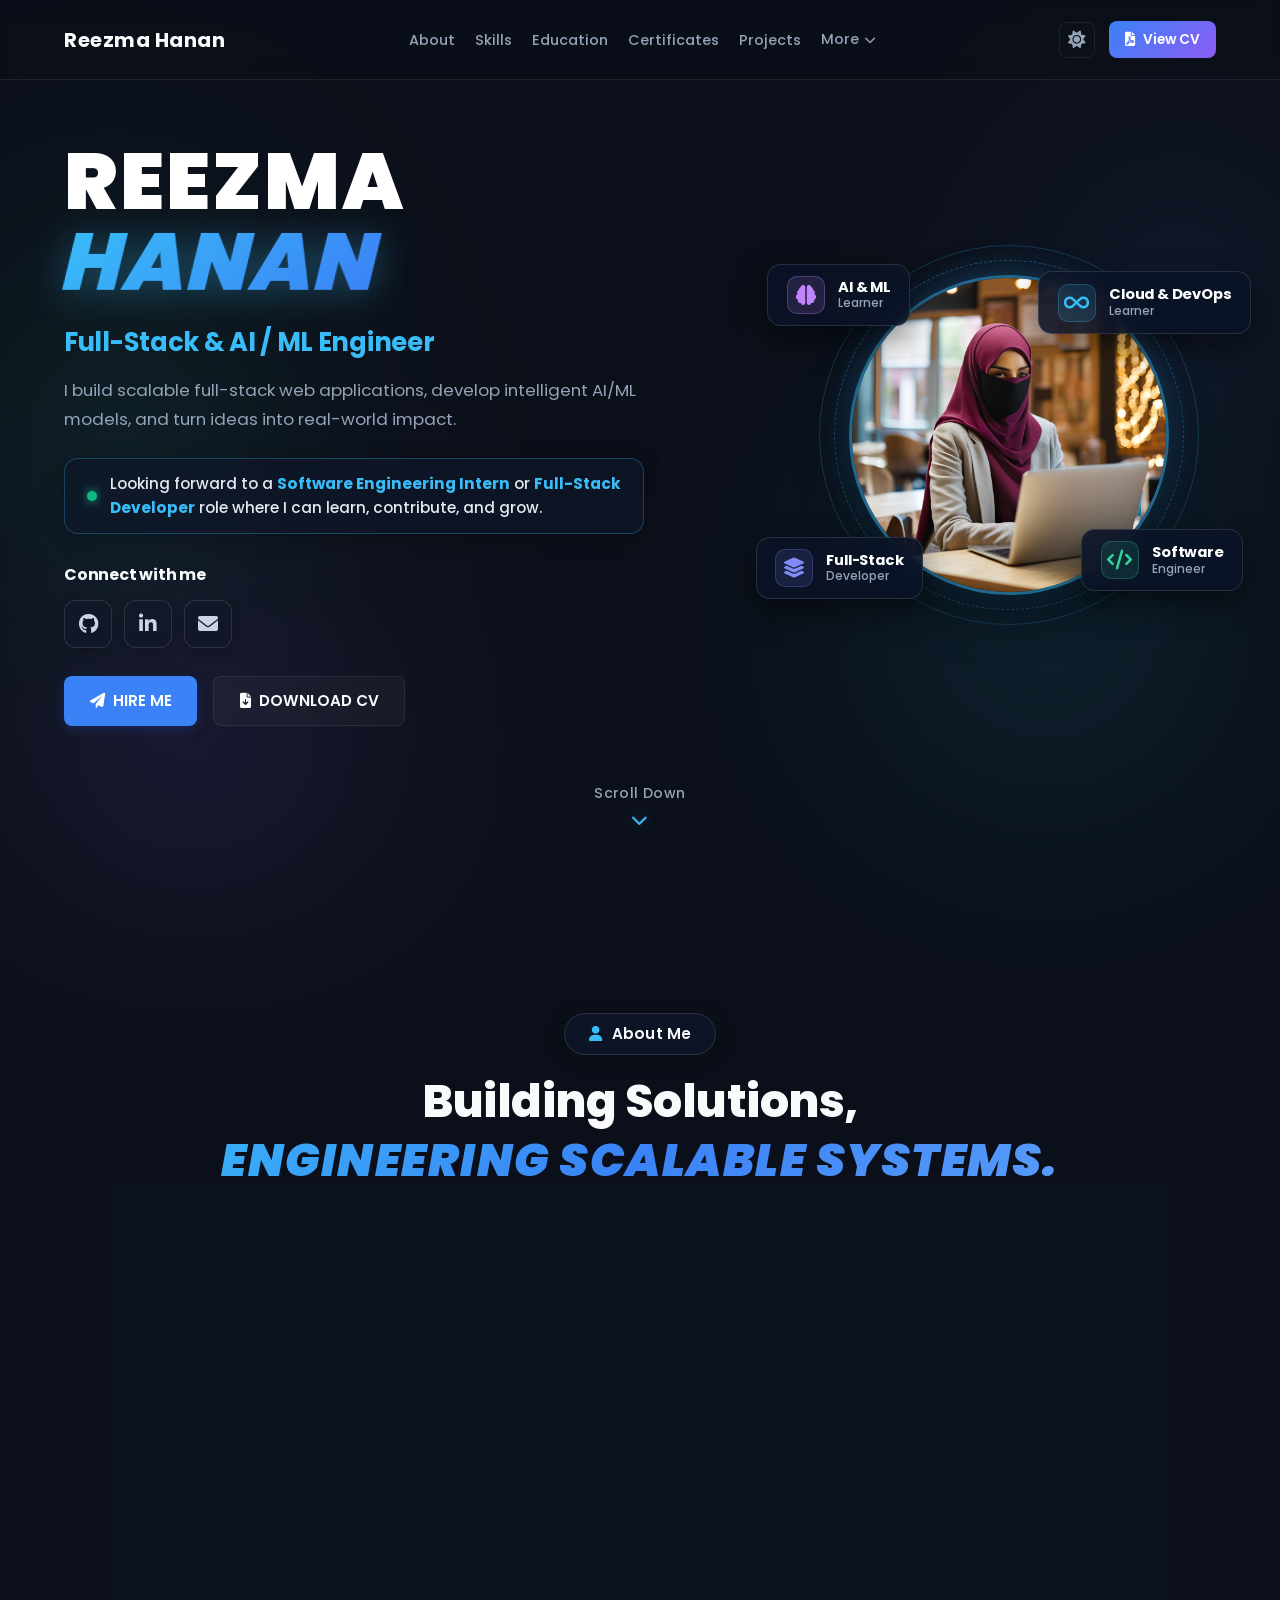
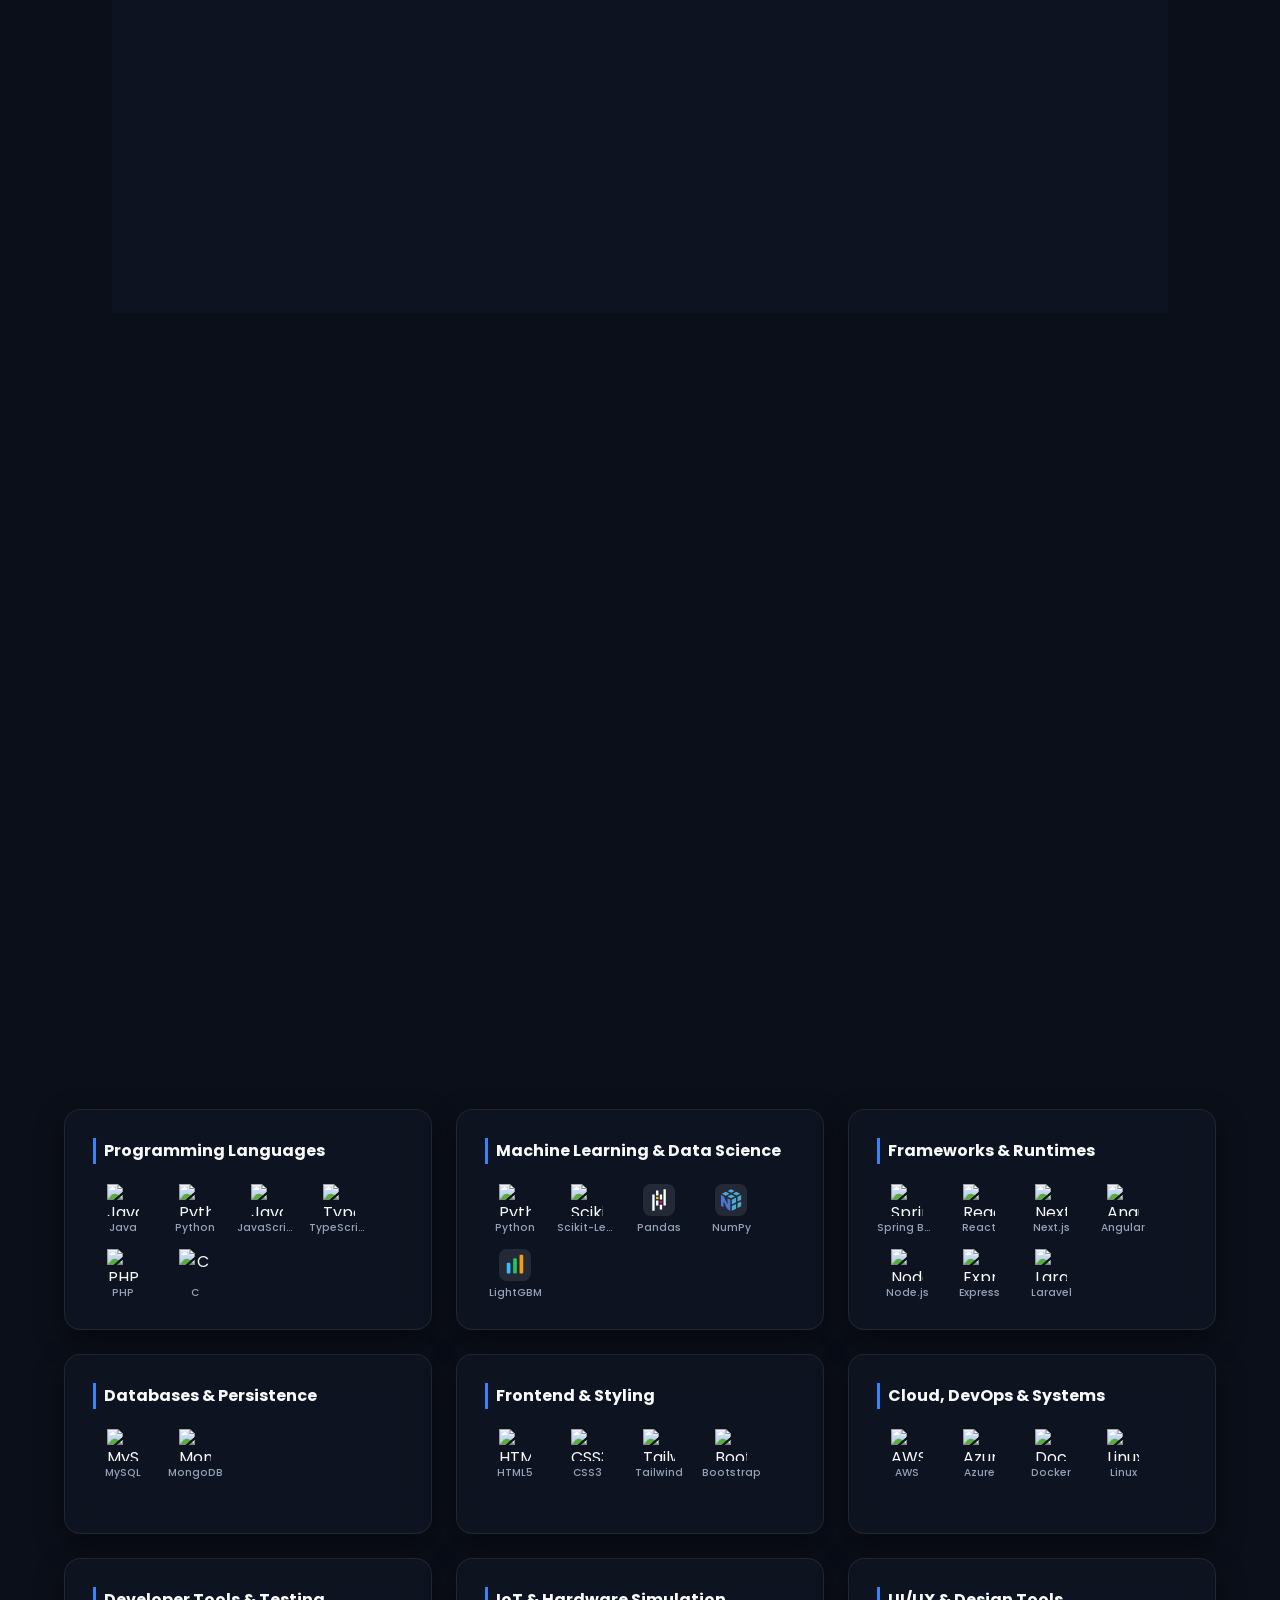
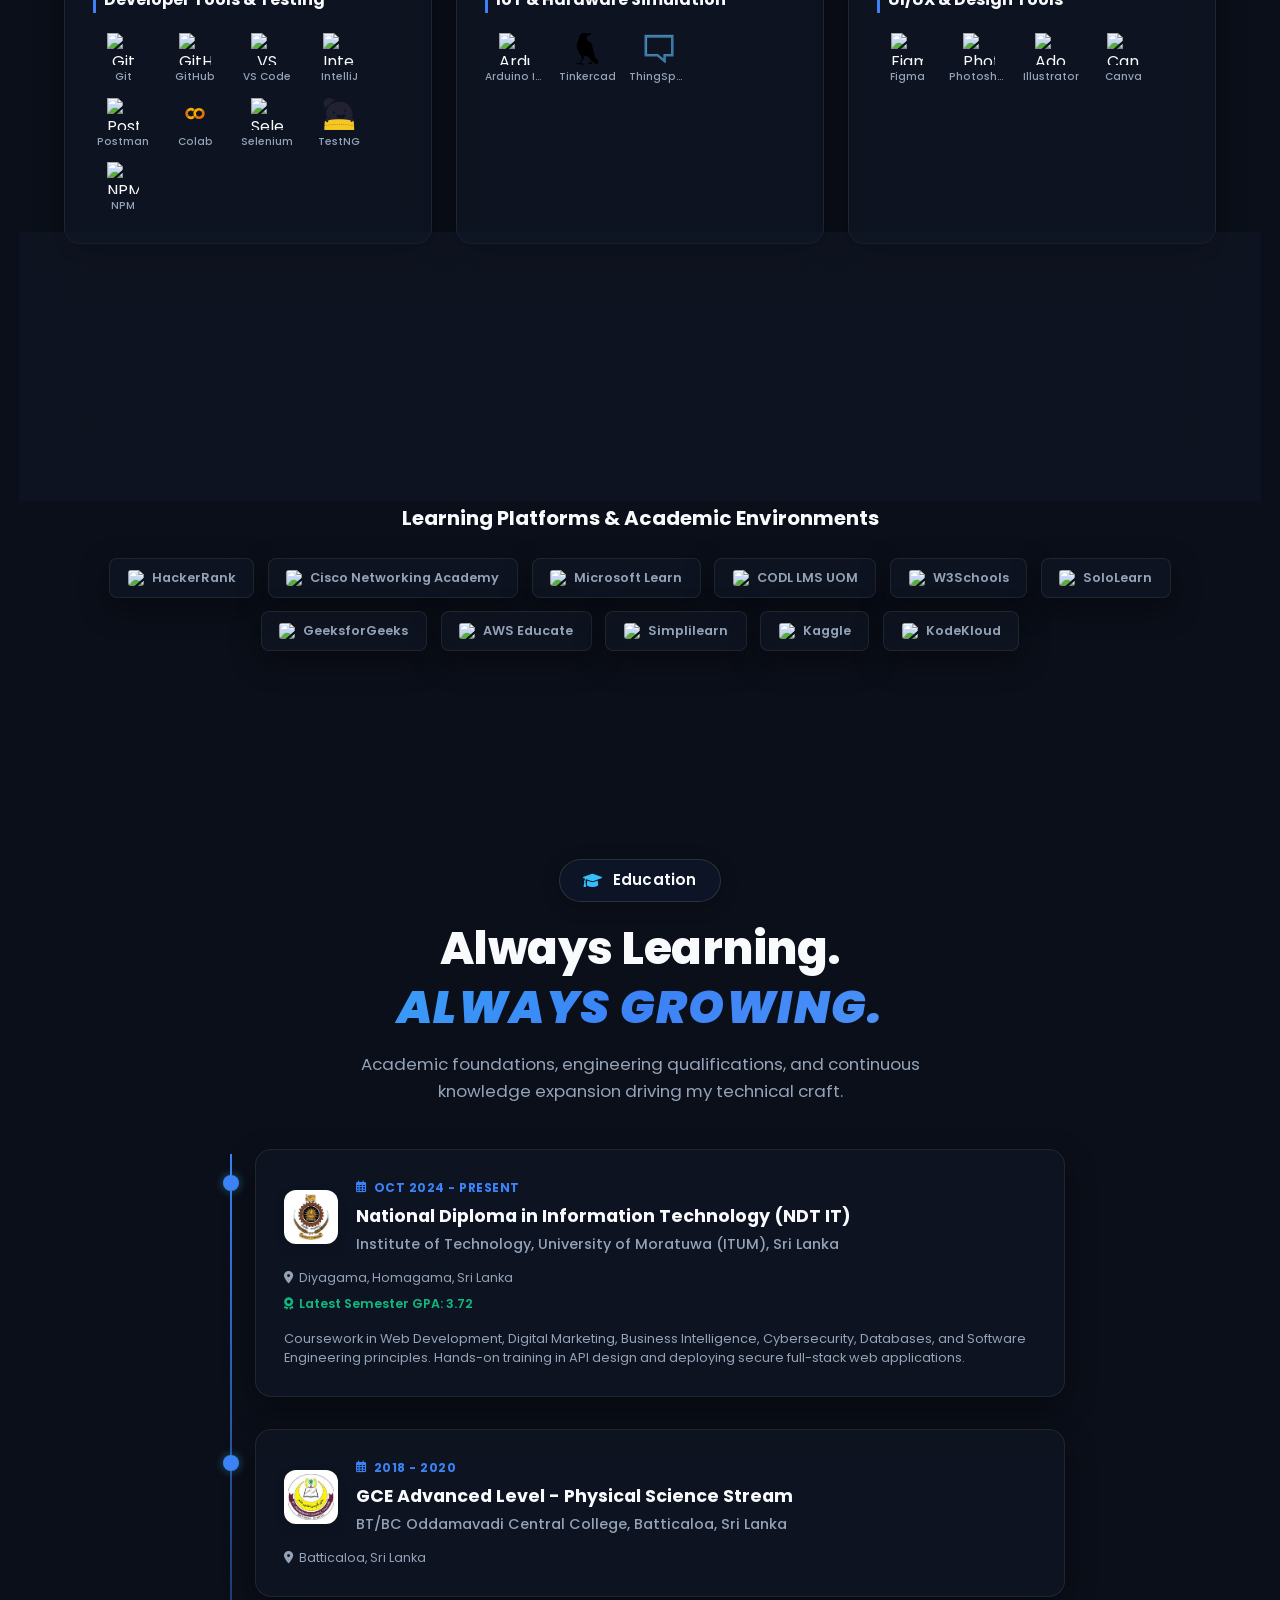
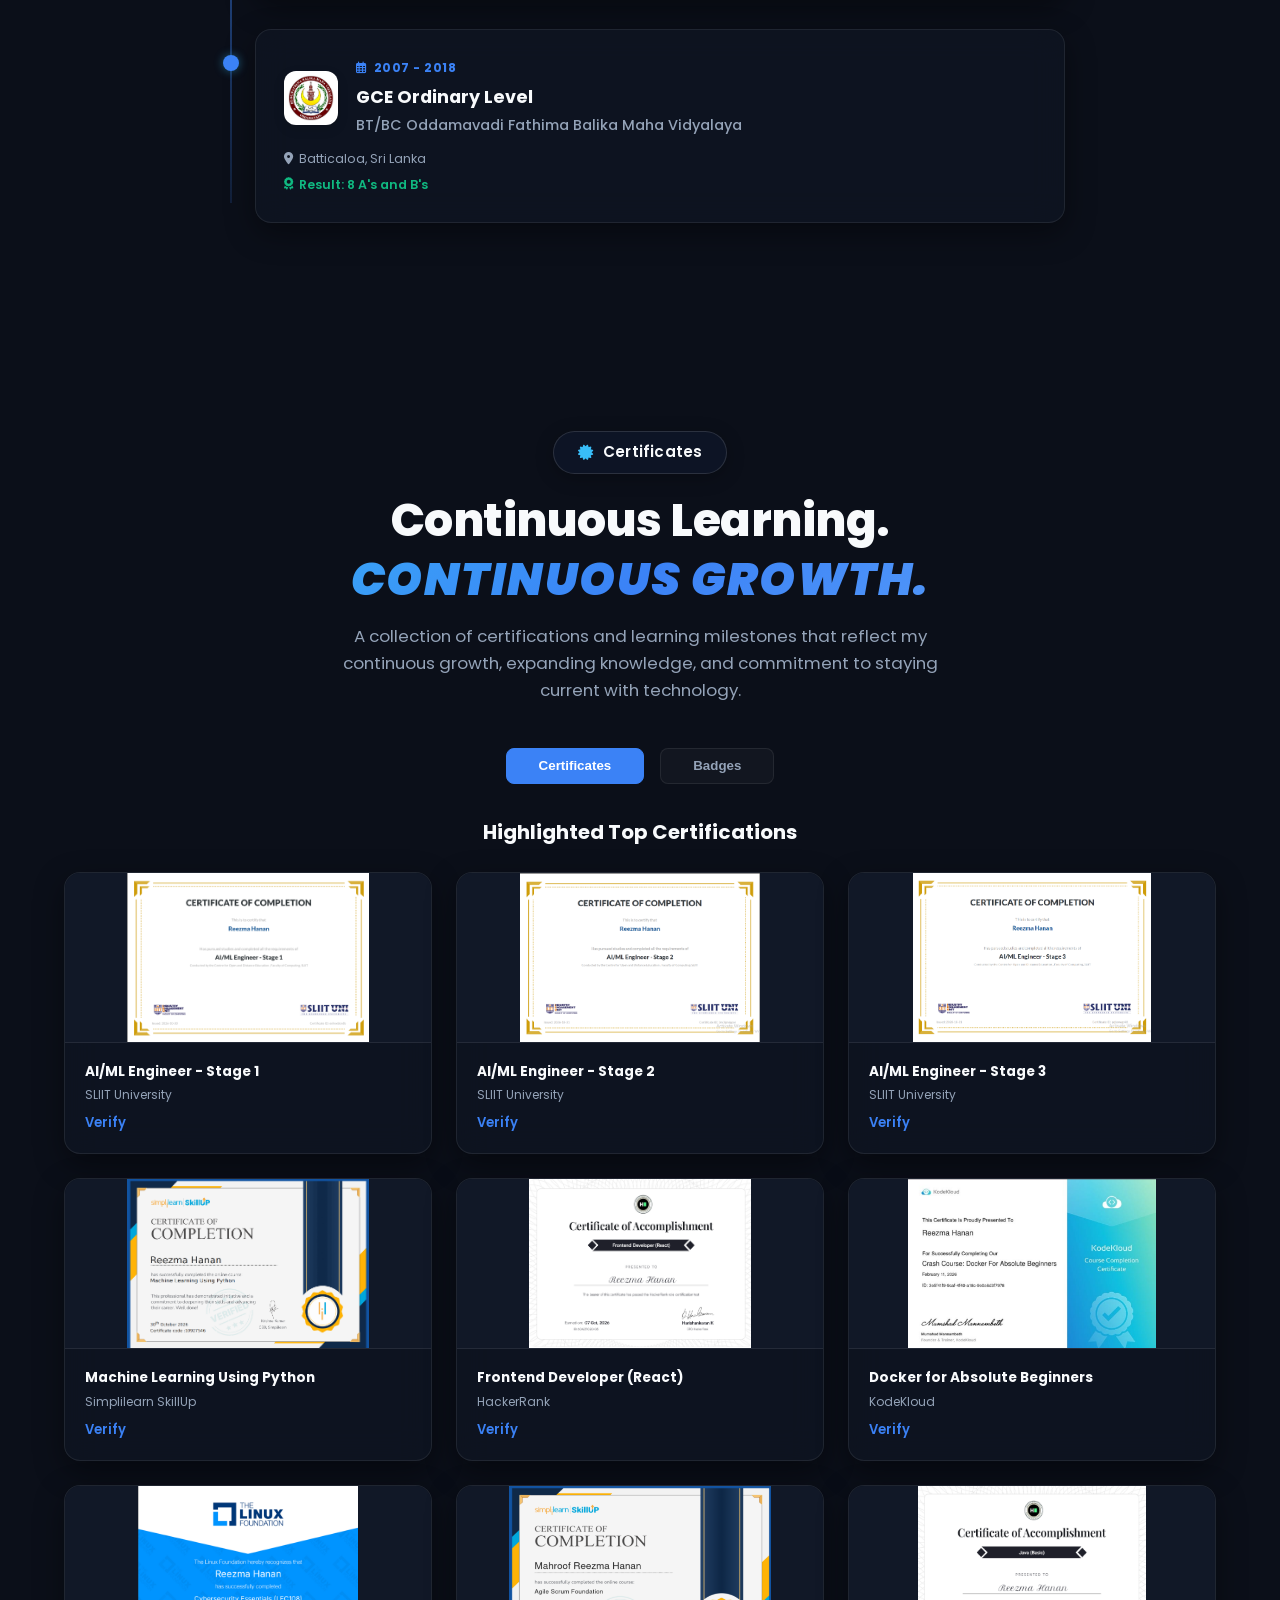
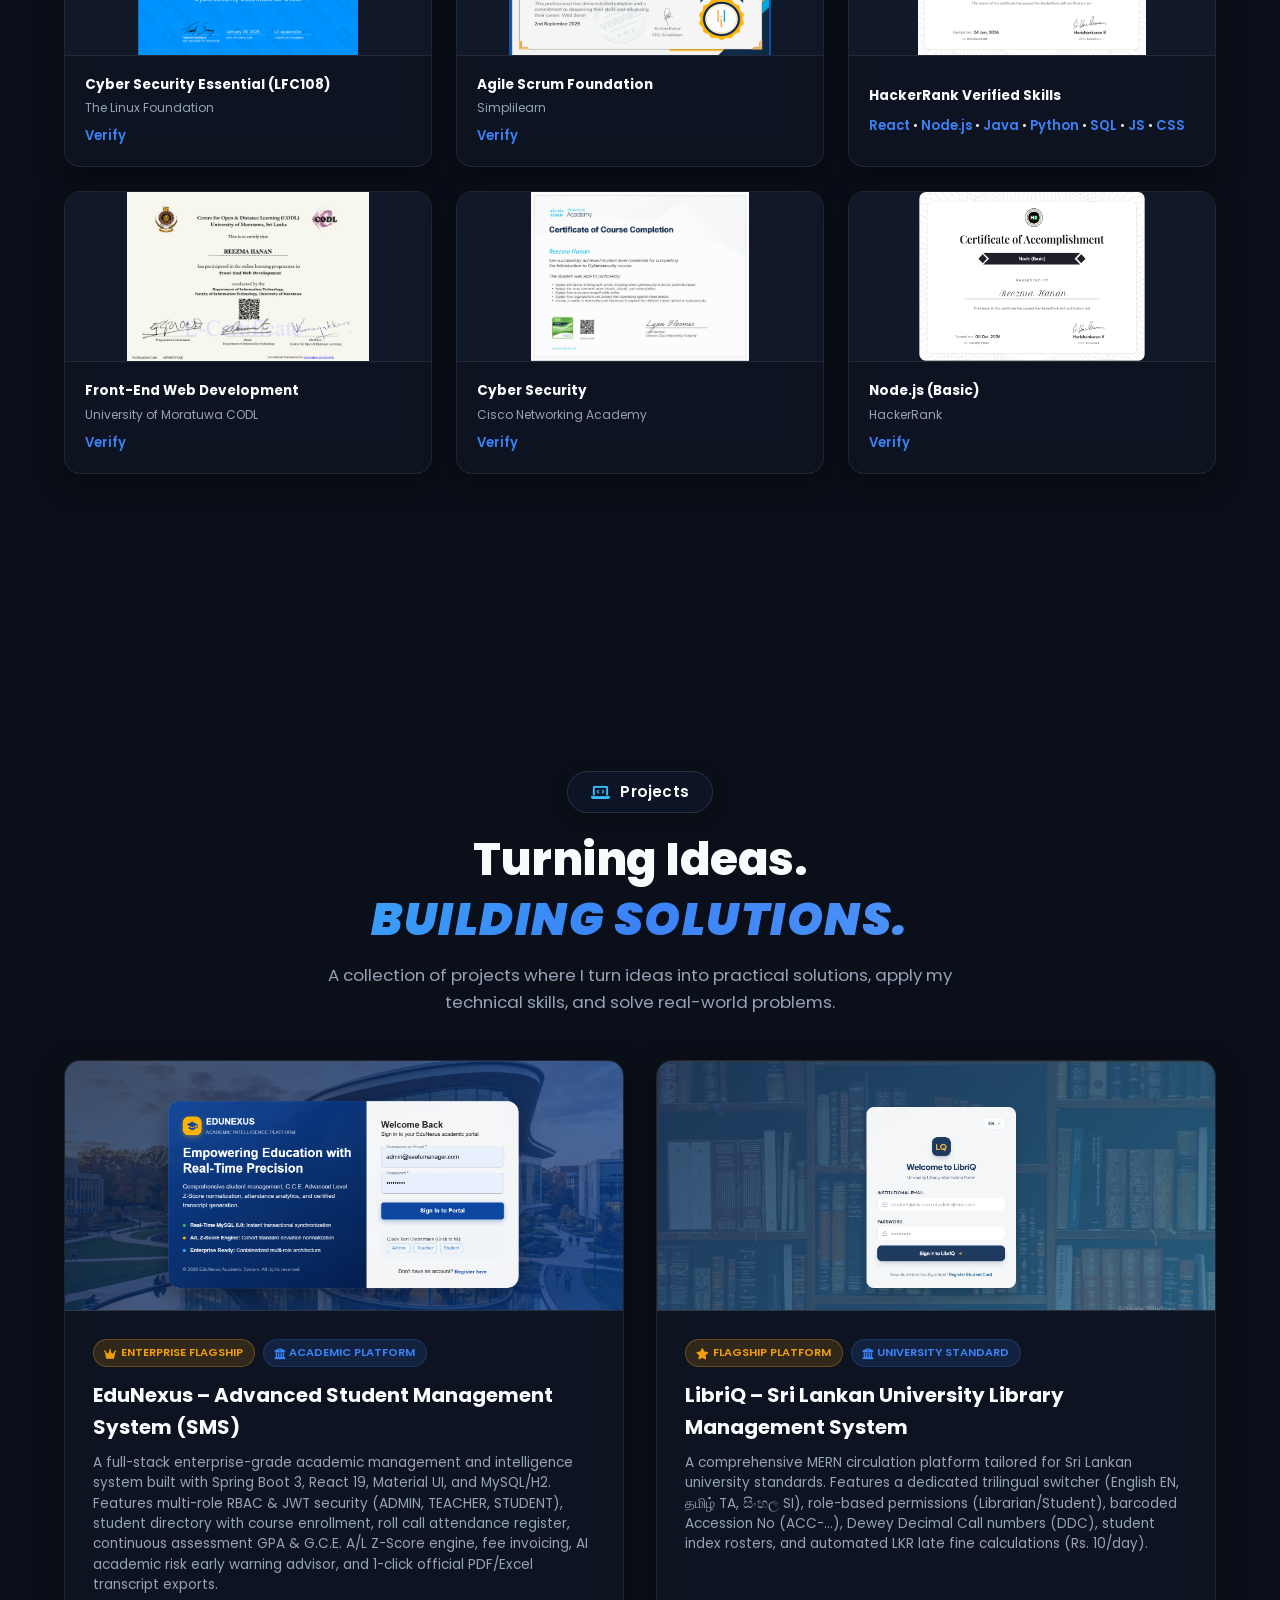
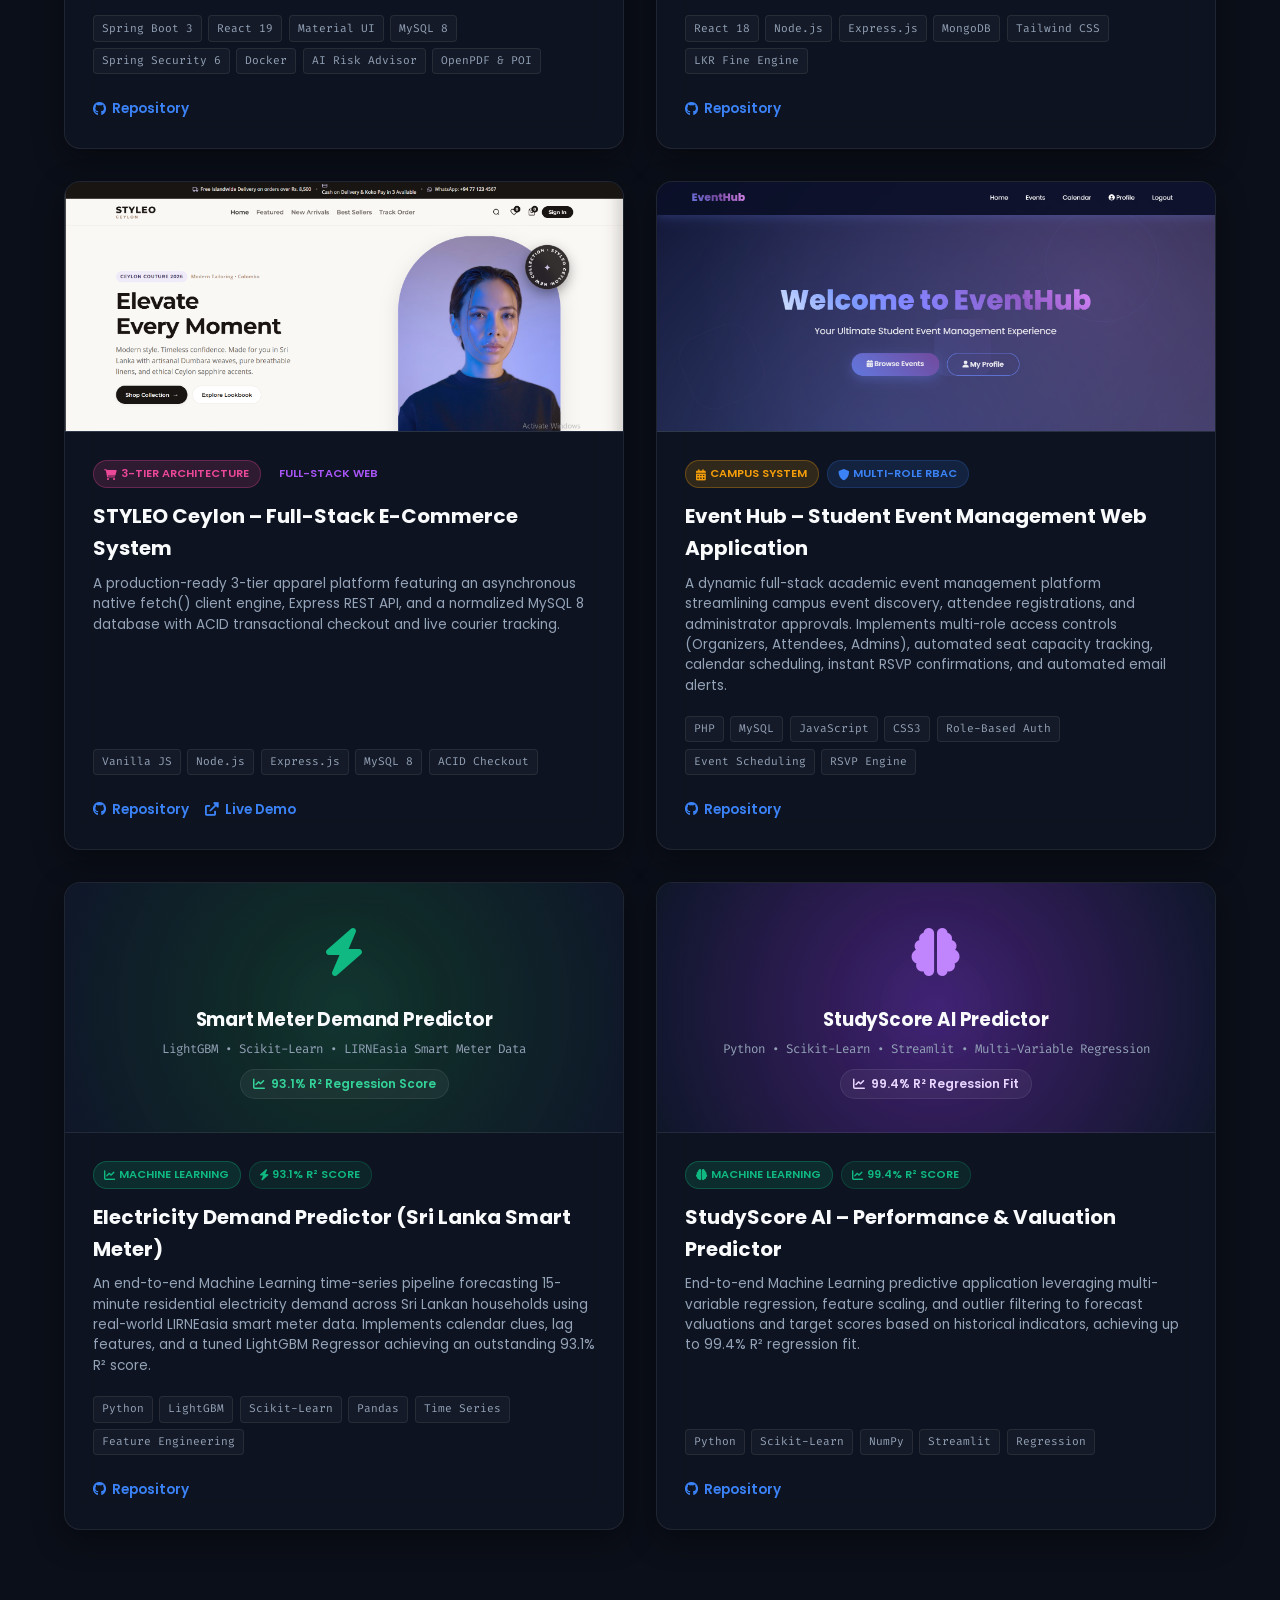
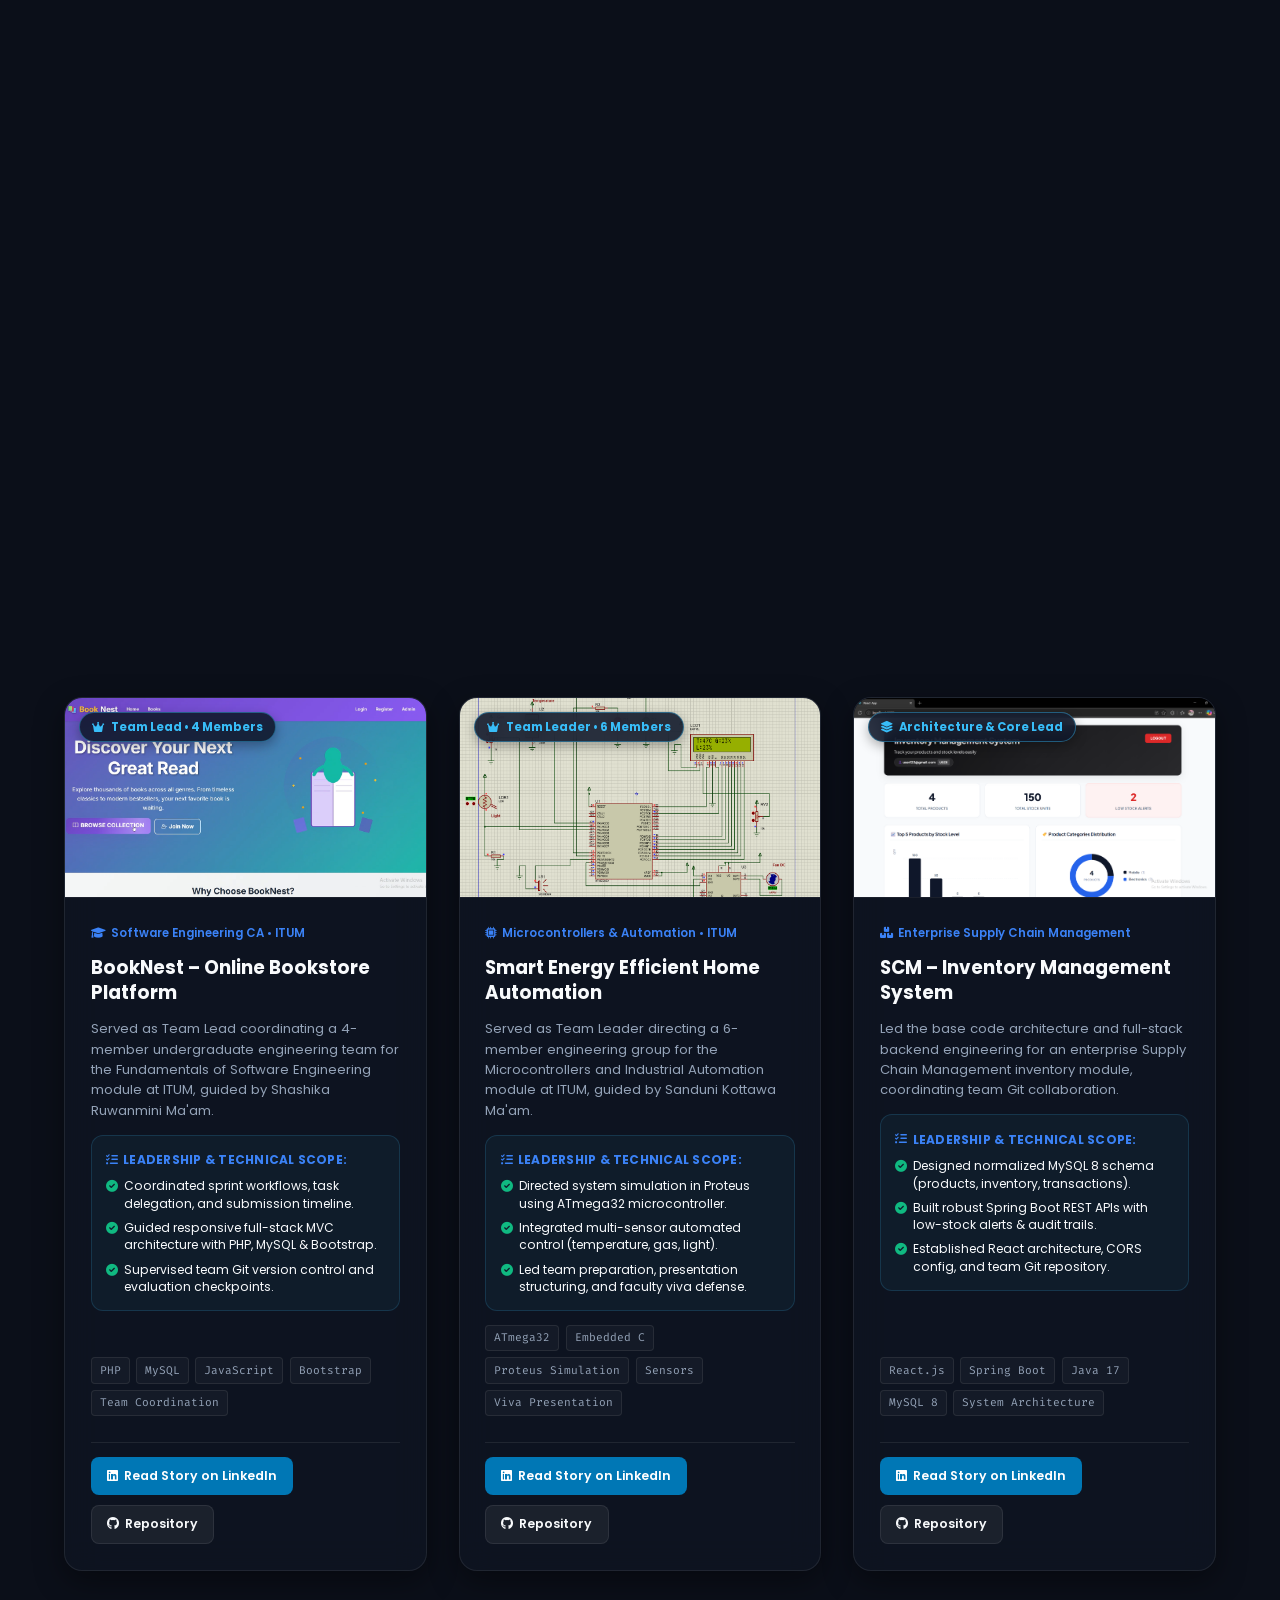
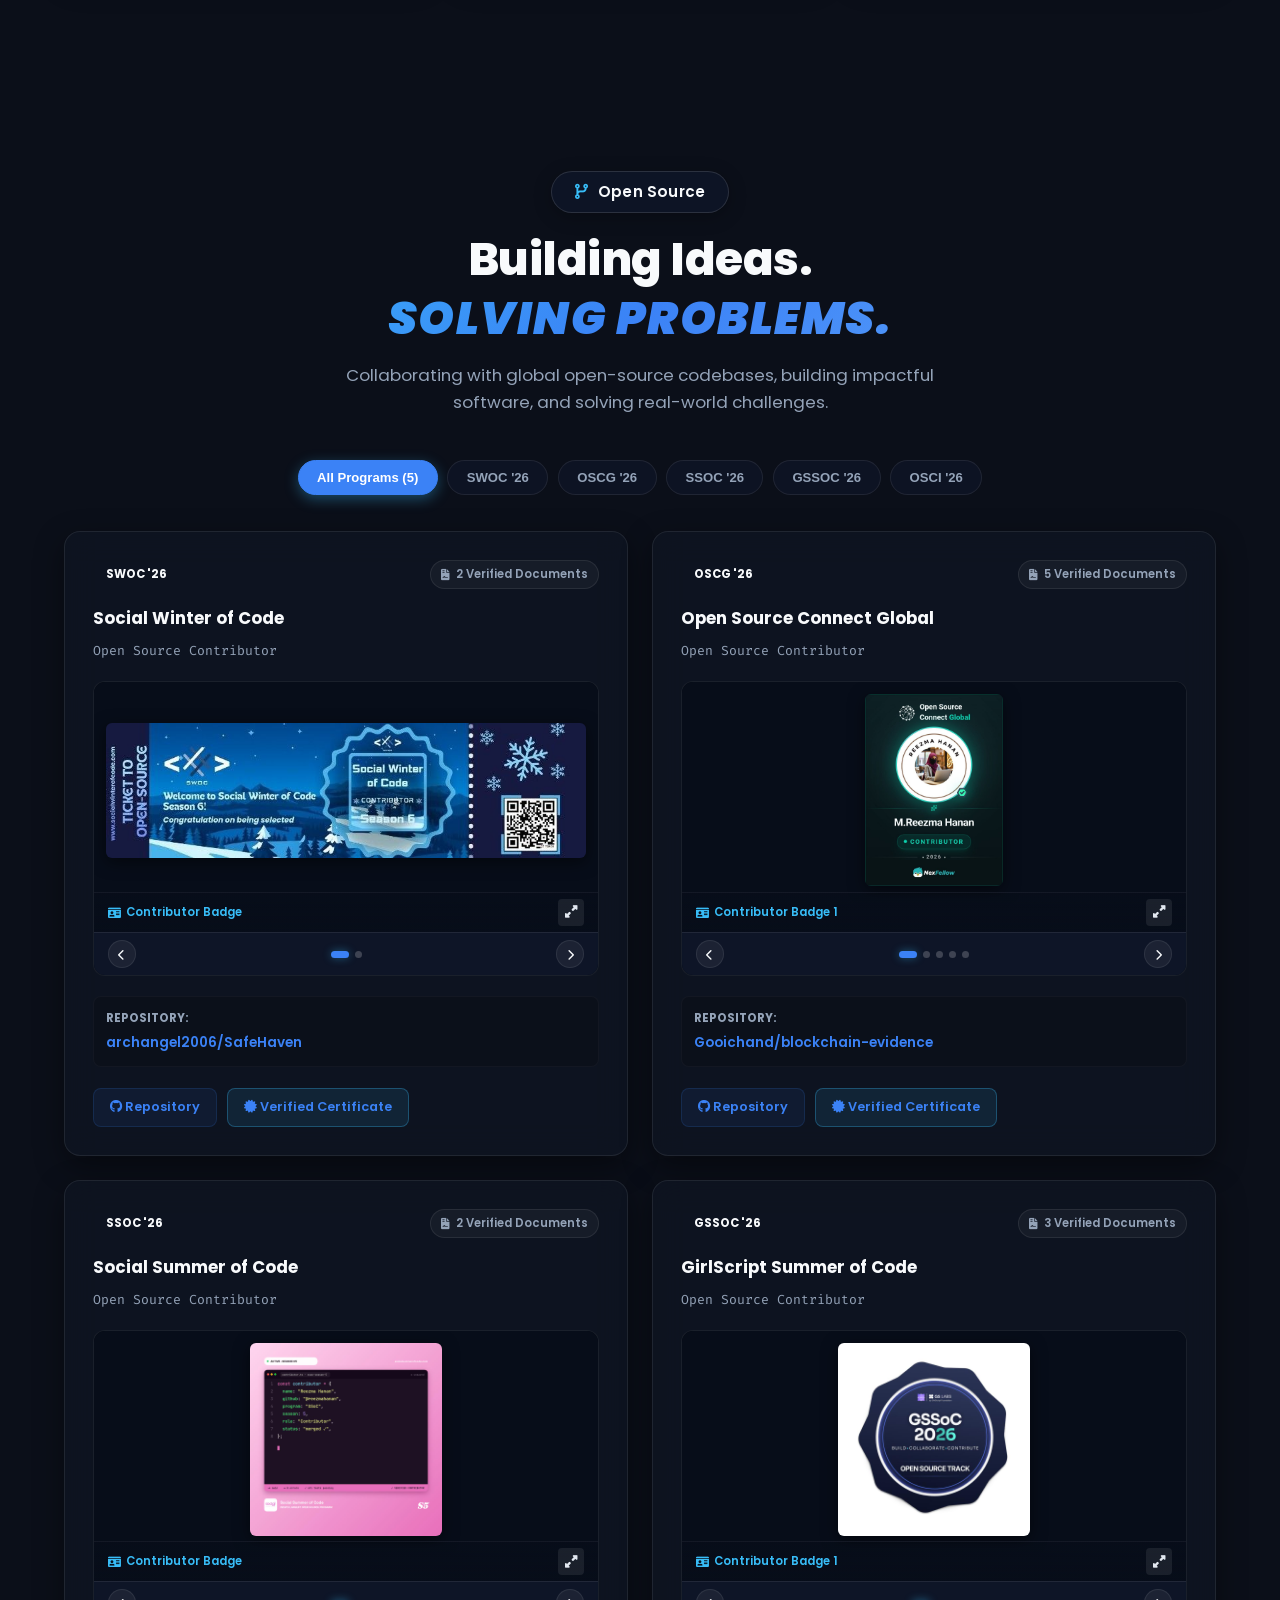
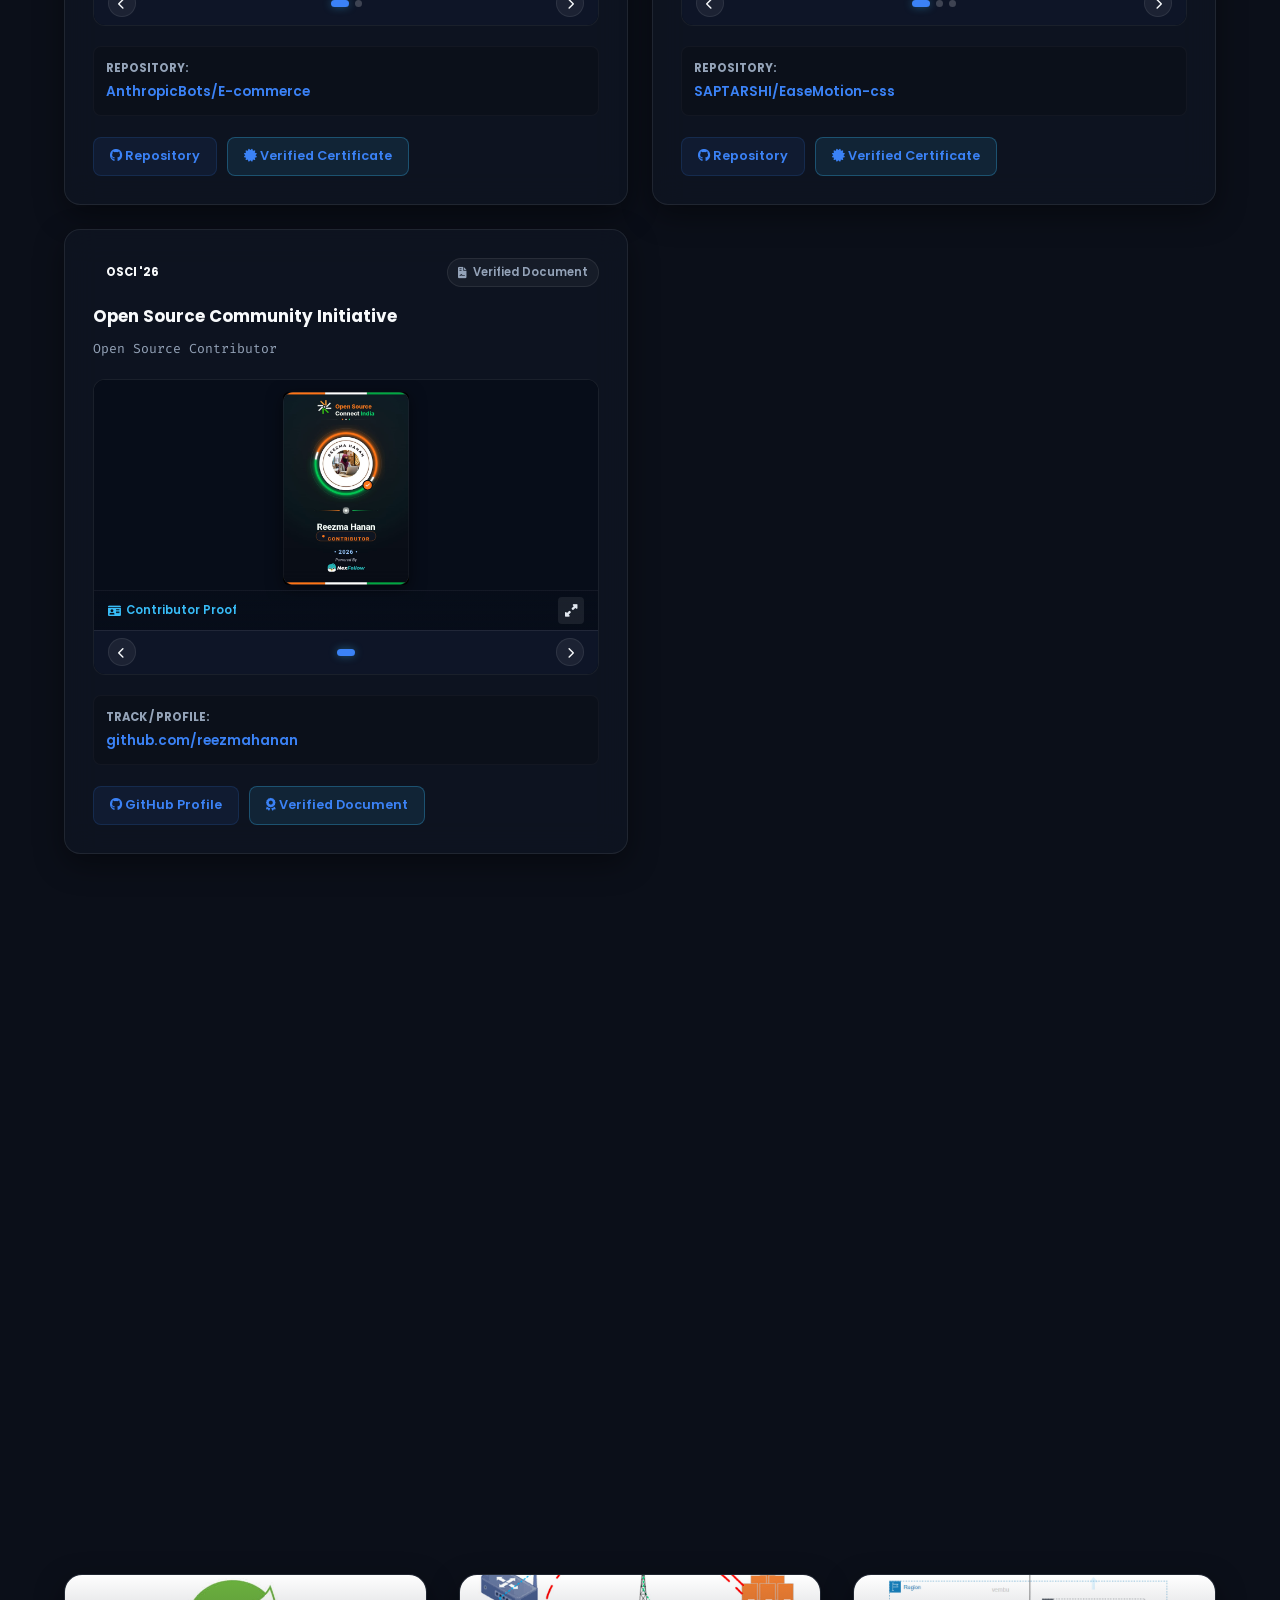
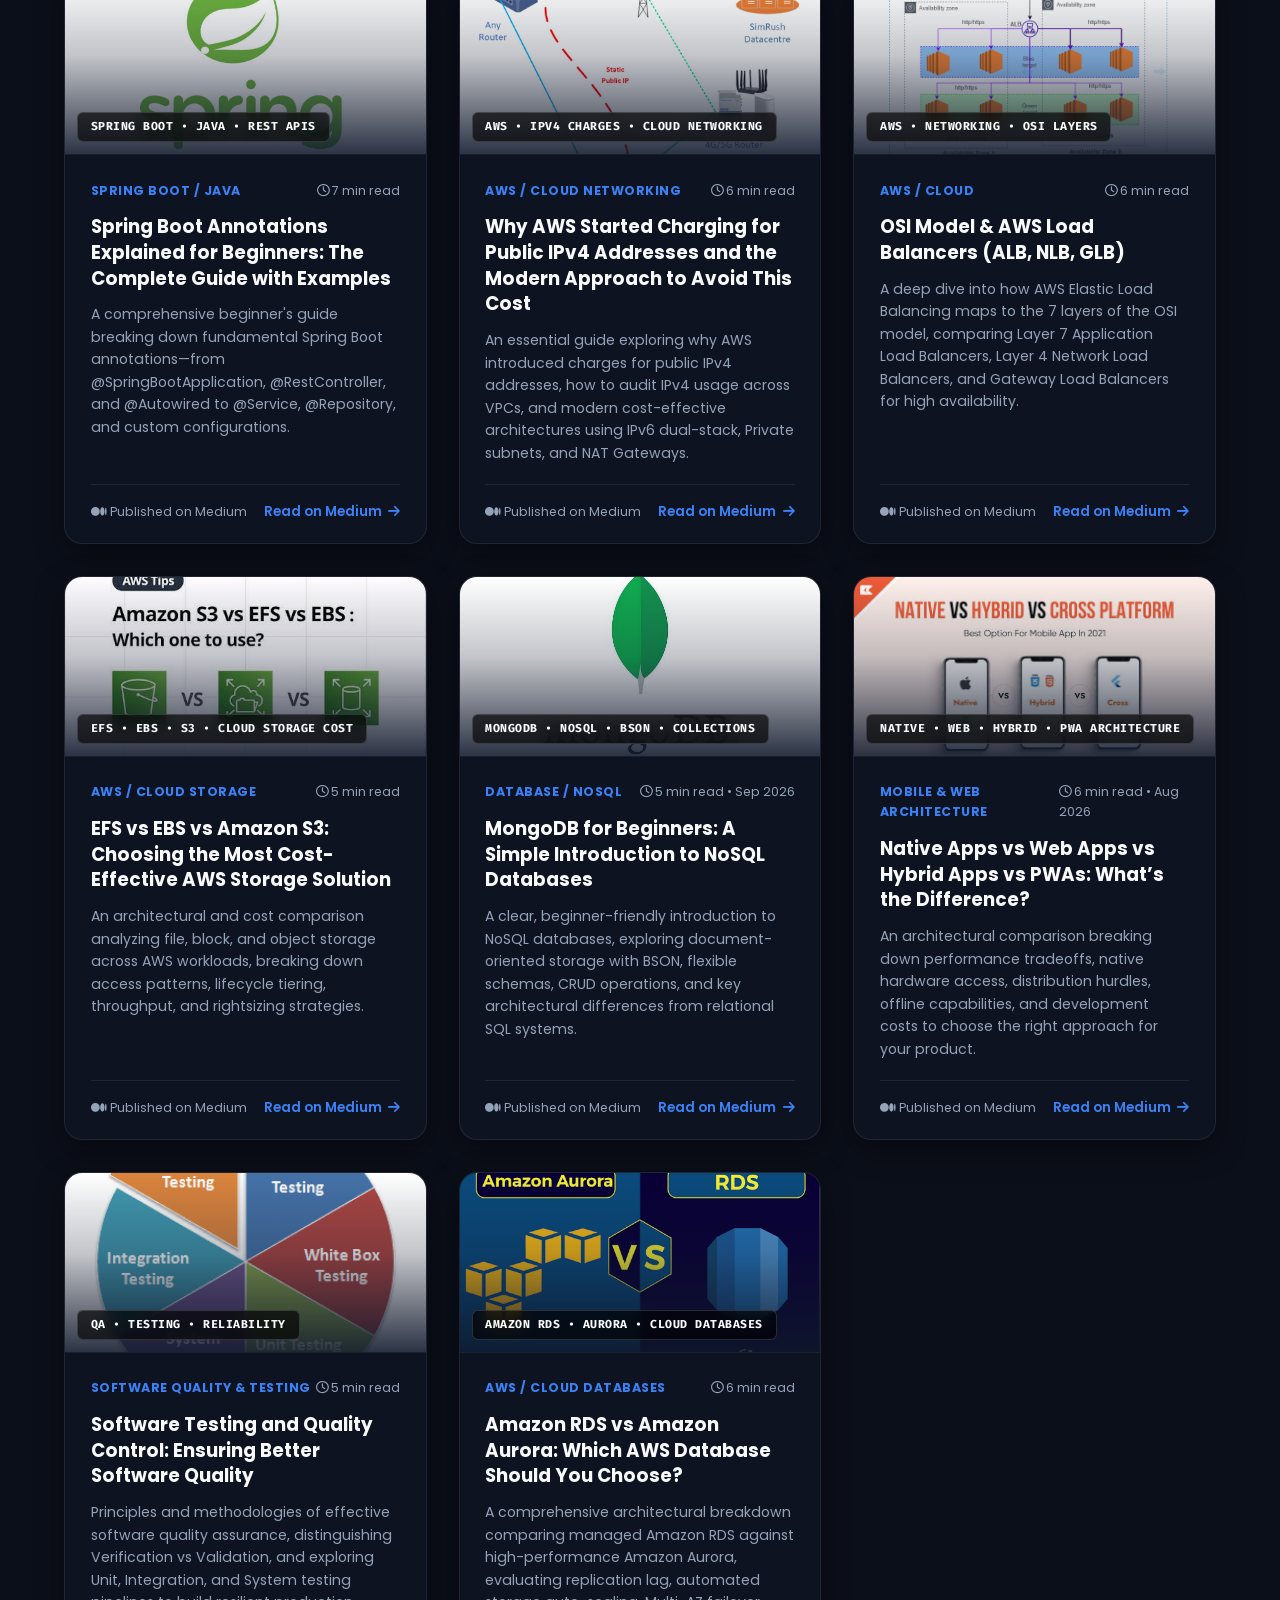
==== commit f5a12d5d: "feat: add Azure, Next.js, and Angular to skills section" ====
--- a/index.html
+++ b/index.html
@@ -6,7 +6,7 @@
     <!-- Unique: Crafted by Reezma Hanan, 2026 -->
     <title>Reezma Hanan | Full-Stack Developer & Machine Learning Enthusiast</title>
     <meta name="description" content="Reezma Hanan is an IT Undergraduate at the Institute of Technology, University of Moratuwa (ITUM) in Sri Lanka. Full-Stack Developer (React, Spring Boot, Node.js) and Machine Learning Enthusiast (LightGBM, Scikit-Learn). Seeking Software Engineering Internships.">
-    <meta name="keywords" content="Reezma Hanan, IT Undergrad, ITUM, University of Moratuwa, Software Engineer, Full-Stack Developer, Machine Learning, LightGBM, Scikit-Learn, React, Spring Boot, Node.js, MySQL, MongoDB, Docker, AWS, Open Source, SWOC, GSSOC">
+    <meta name="keywords" content="Reezma Hanan, IT Undergrad, ITUM, University of Moratuwa, Software Engineer, Full-Stack Developer, Machine Learning, LightGBM, Scikit-Learn, React, Next.js, Angular, Spring Boot, Node.js, MySQL, MongoDB, Docker, AWS, Azure, Open Source, SWOC, GSSOC">
     <meta name="author" content="Reezma Hanan">
 
     <!-- Open Graph Meta Tags -->
@@ -284,7 +284,7 @@
             <!-- Stats Bar -->
             <div class="about-stats-bar fade-in">
                 <div class="stat-item">
-                    <span class="stat-num" data-target="15">15+</span>
+                    <span class="stat-num" data-target="25">25+</span>
                     <span class="stat-label">Technologies & Tools</span>
                 </div>
                 <div class="stat-item">
@@ -354,6 +354,8 @@
                         <div class="skills-icons-row">
                             <div class="skill-icon-item" title="Spring Boot"><img src="https://skillicons.dev/icons?i=spring" alt="Spring Boot"><span>Spring Boot</span></div>
                             <div class="skill-icon-item" title="React"><img src="https://skillicons.dev/icons?i=react" alt="React"><span>React</span></div>
+                            <div class="skill-icon-item" title="Next.js"><img src="https://skillicons.dev/icons?i=nextjs" alt="Next.js"><span>Next.js</span></div>
+                            <div class="skill-icon-item" title="Angular"><img src="https://skillicons.dev/icons?i=angular" alt="Angular"><span>Angular</span></div>
                             <div class="skill-icon-item" title="Node.js"><img src="https://skillicons.dev/icons?i=nodejs" alt="Node.js"><span>Node.js</span></div>
                             <div class="skill-icon-item" title="Express.js"><img src="https://skillicons.dev/icons?i=express" alt="Express.js"><span>Express</span></div>
                             <div class="skill-icon-item" title="Laravel"><img src="https://skillicons.dev/icons?i=laravel" alt="Laravel"><span>Laravel</span></div>
@@ -382,6 +384,7 @@
                         <h4>Cloud, DevOps & Systems</h4>
                         <div class="skills-icons-row">
                             <div class="skill-icon-item" title="AWS"><img src="https://skillicons.dev/icons?i=aws" alt="AWS"><span>AWS</span></div>
+                            <div class="skill-icon-item" title="Azure"><img src="https://skillicons.dev/icons?i=azure" alt="Azure"><span>Azure</span></div>
                             <div class="skill-icon-item" title="Docker"><img src="https://skillicons.dev/icons?i=docker" alt="Docker"><span>Docker</span></div>
                             <div class="skill-icon-item" title="Linux"><img src="https://skillicons.dev/icons?i=linux" alt="Linux"><span>Linux</span></div>
                         </div>
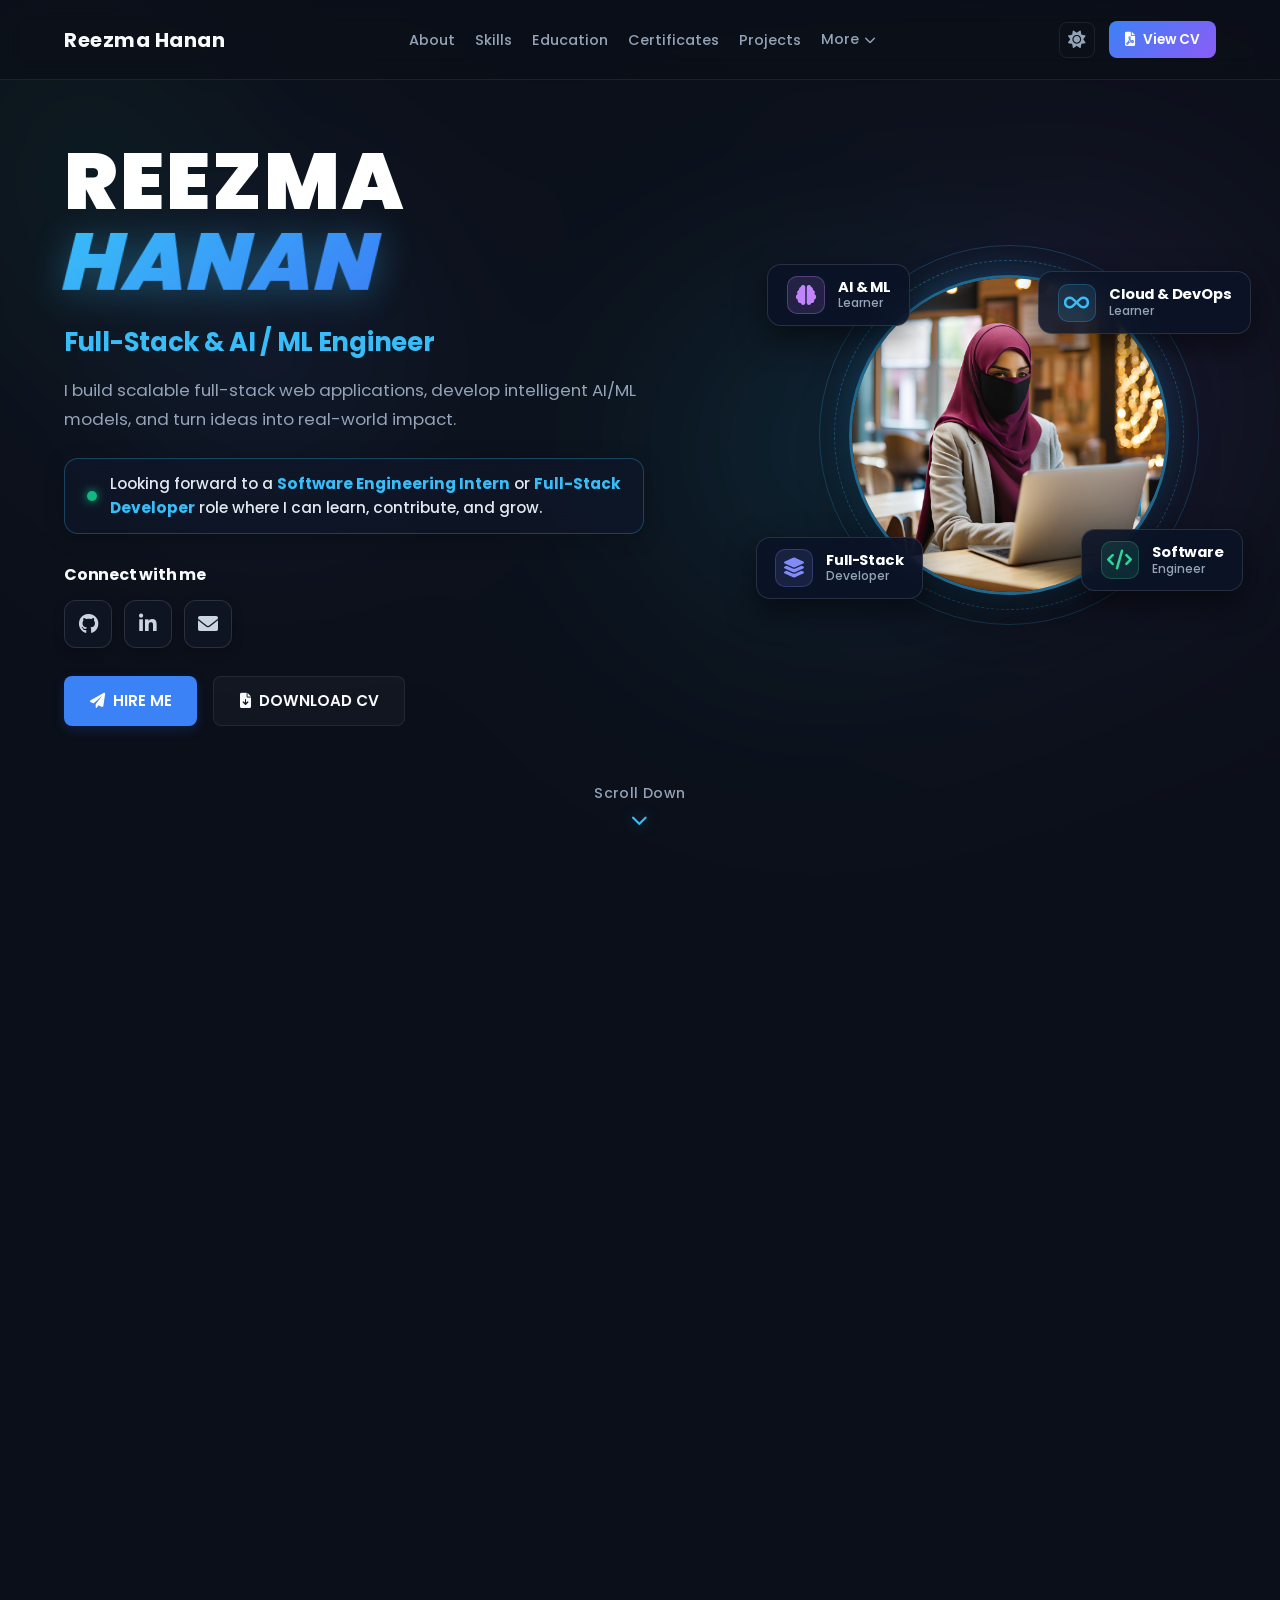
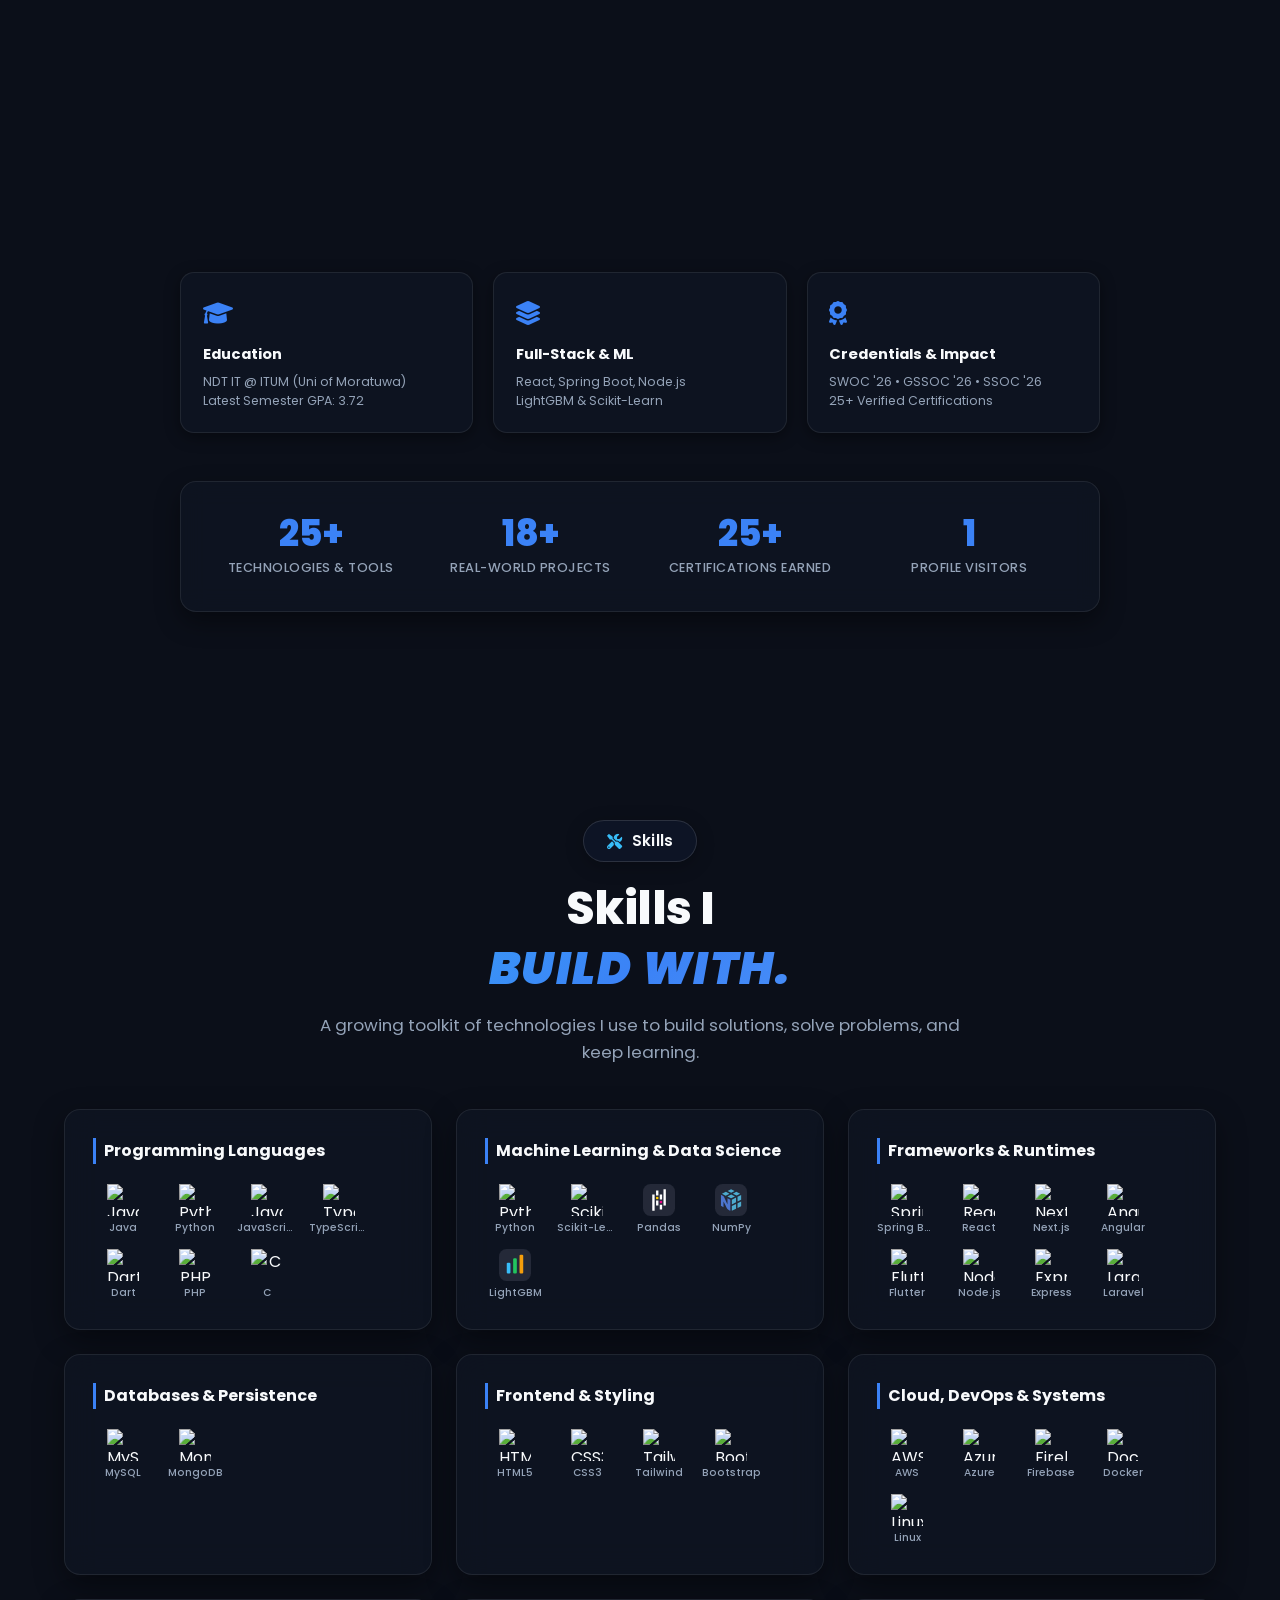
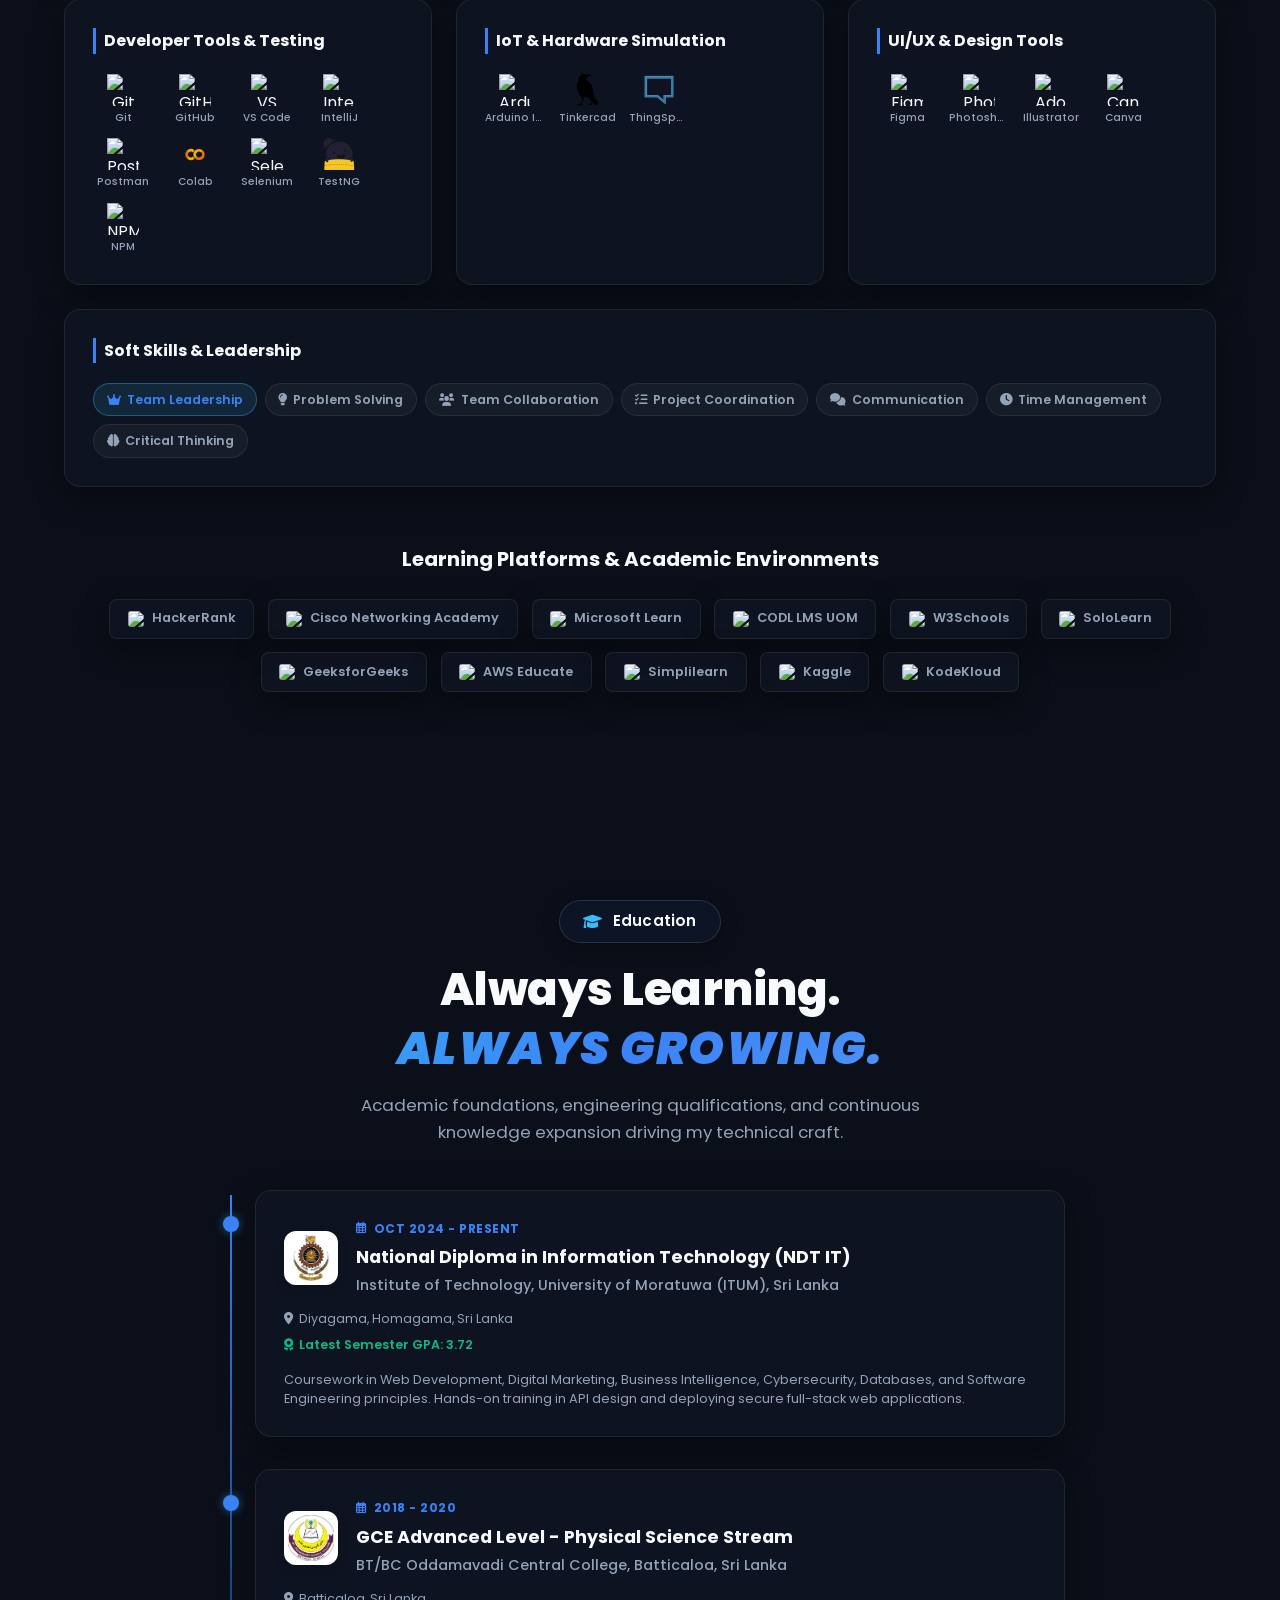
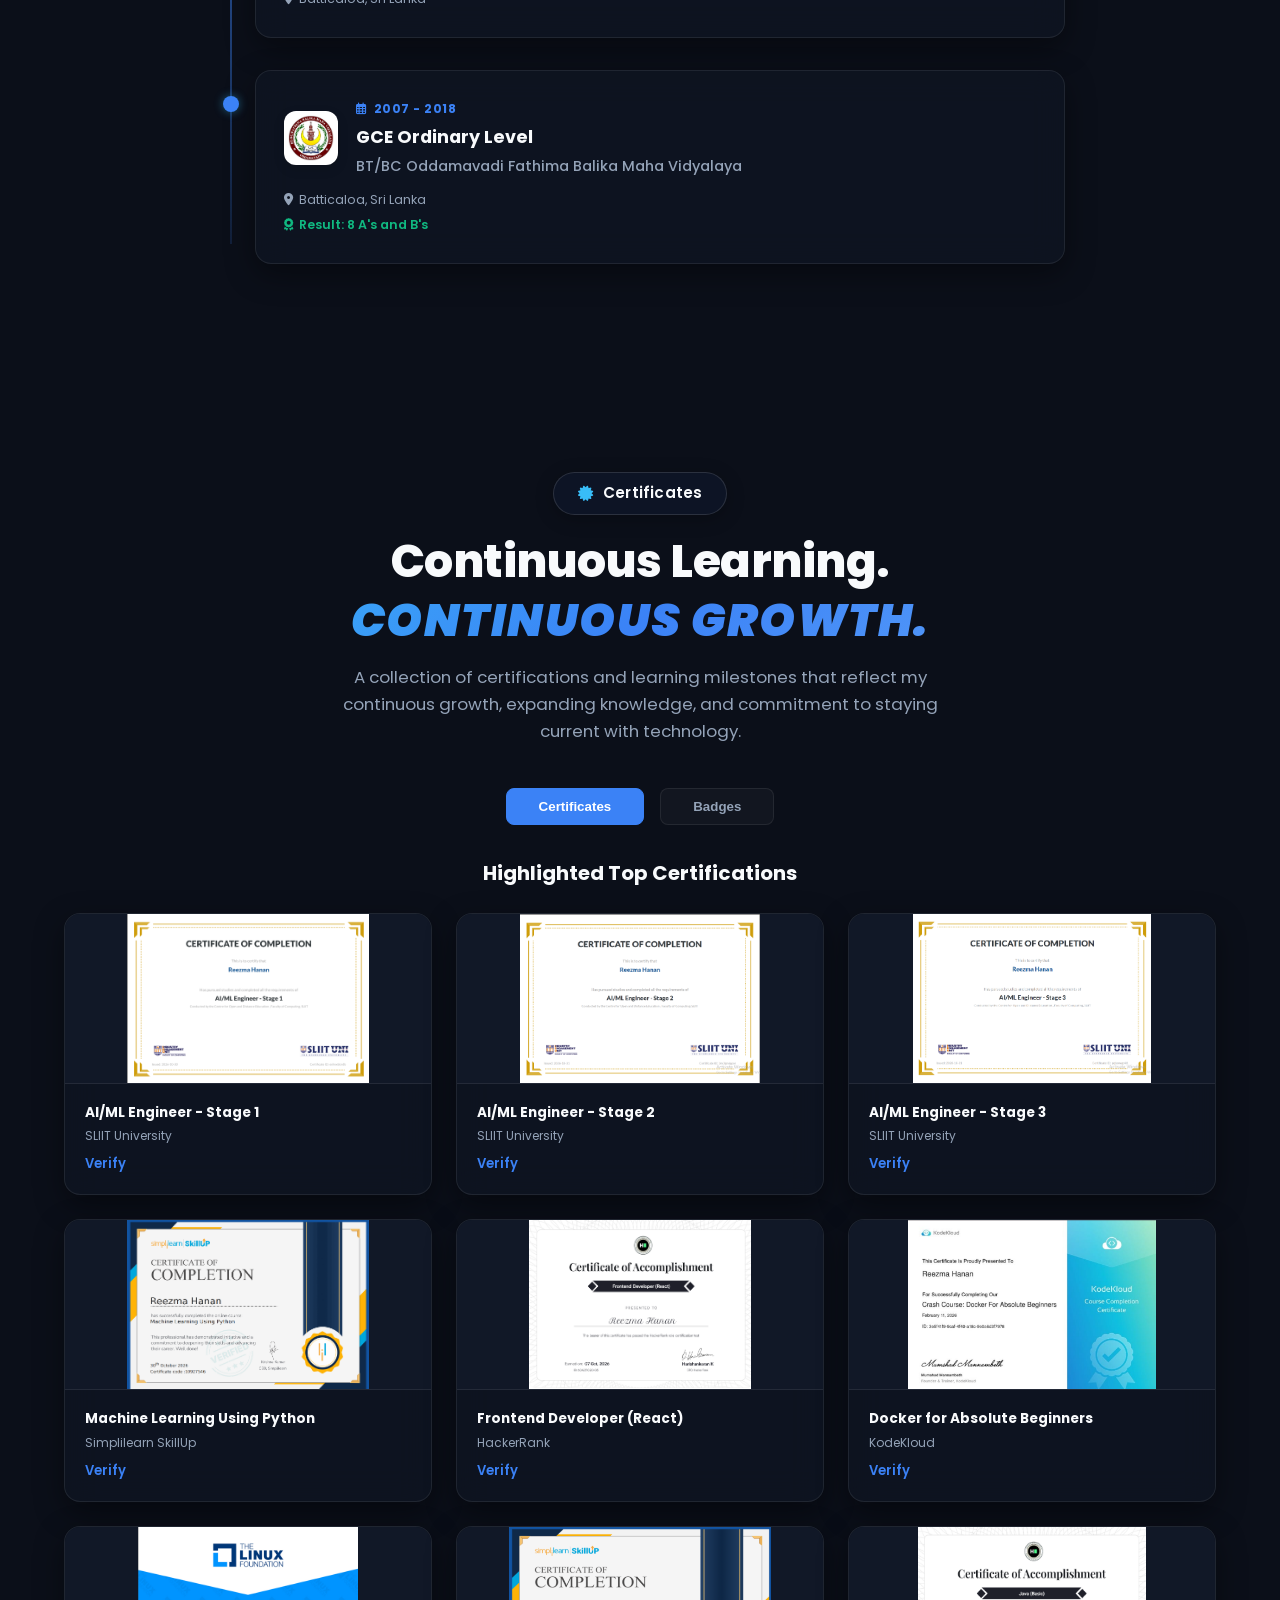
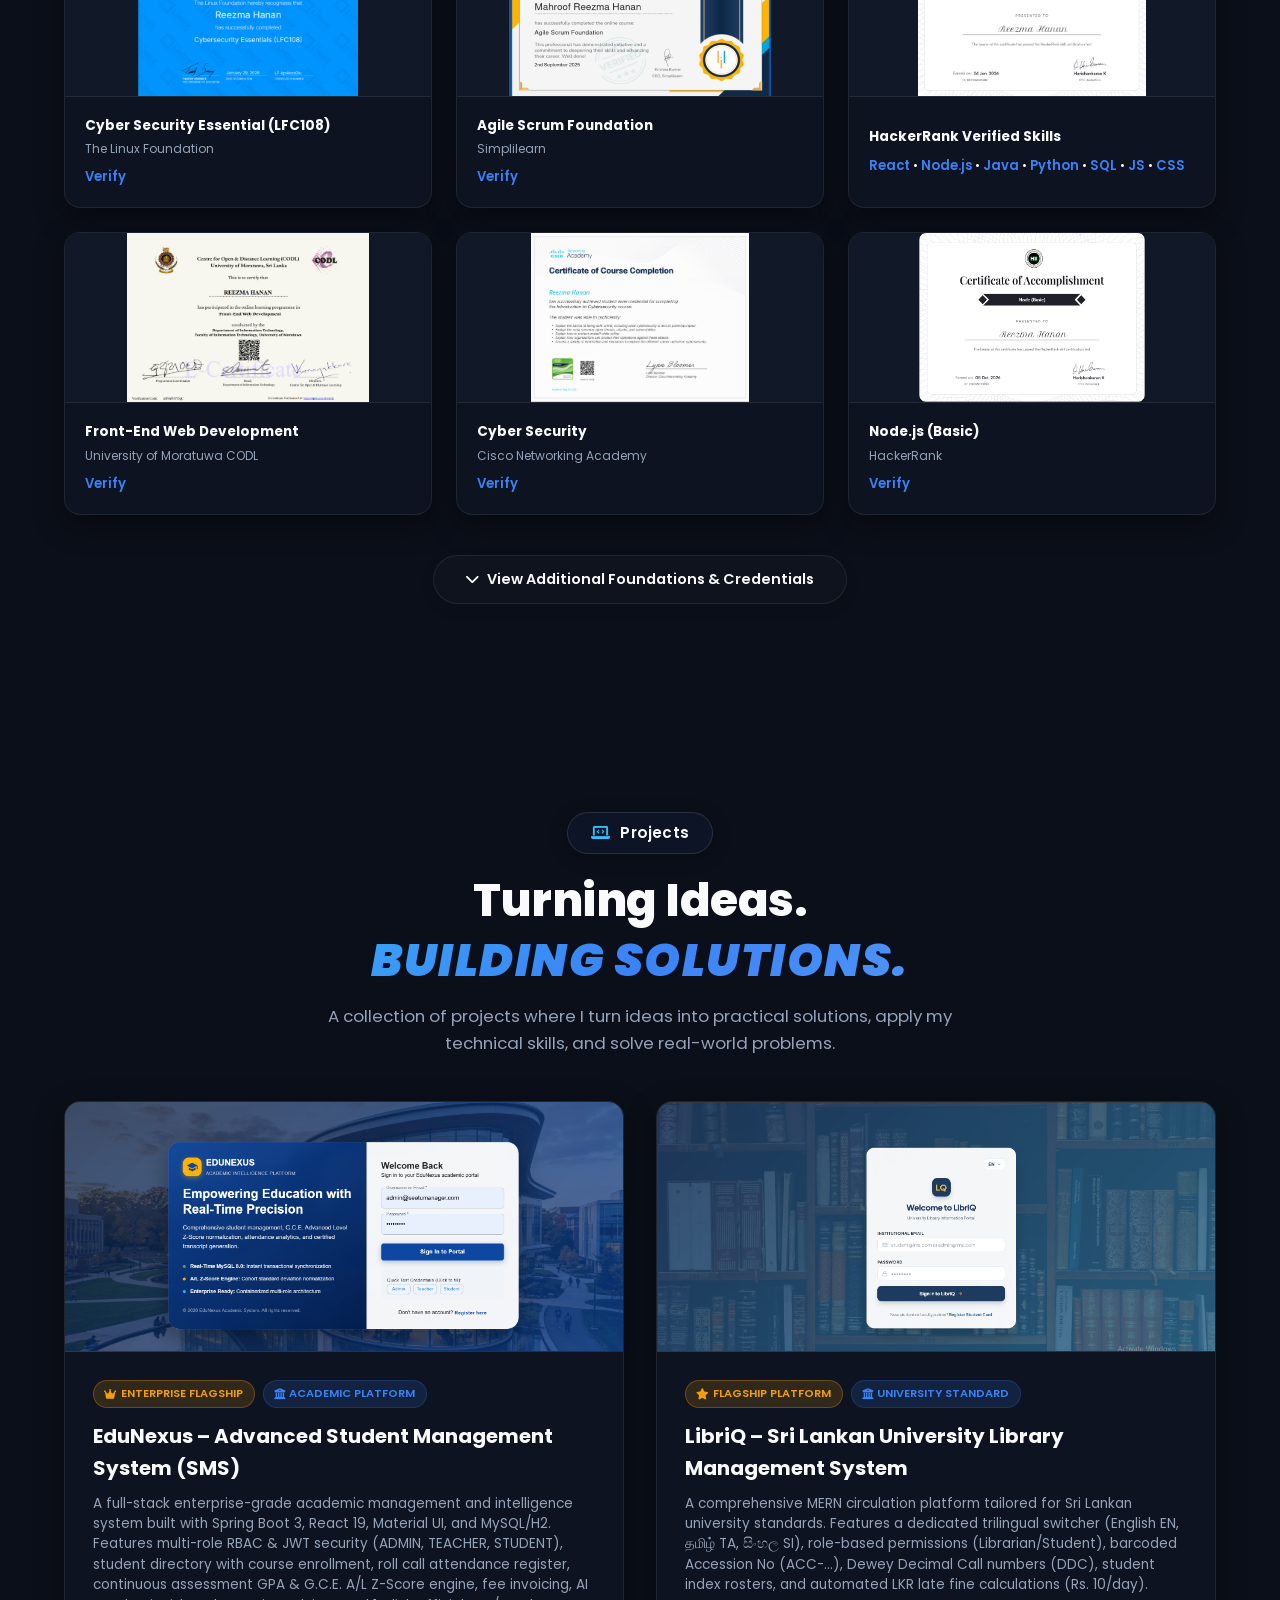
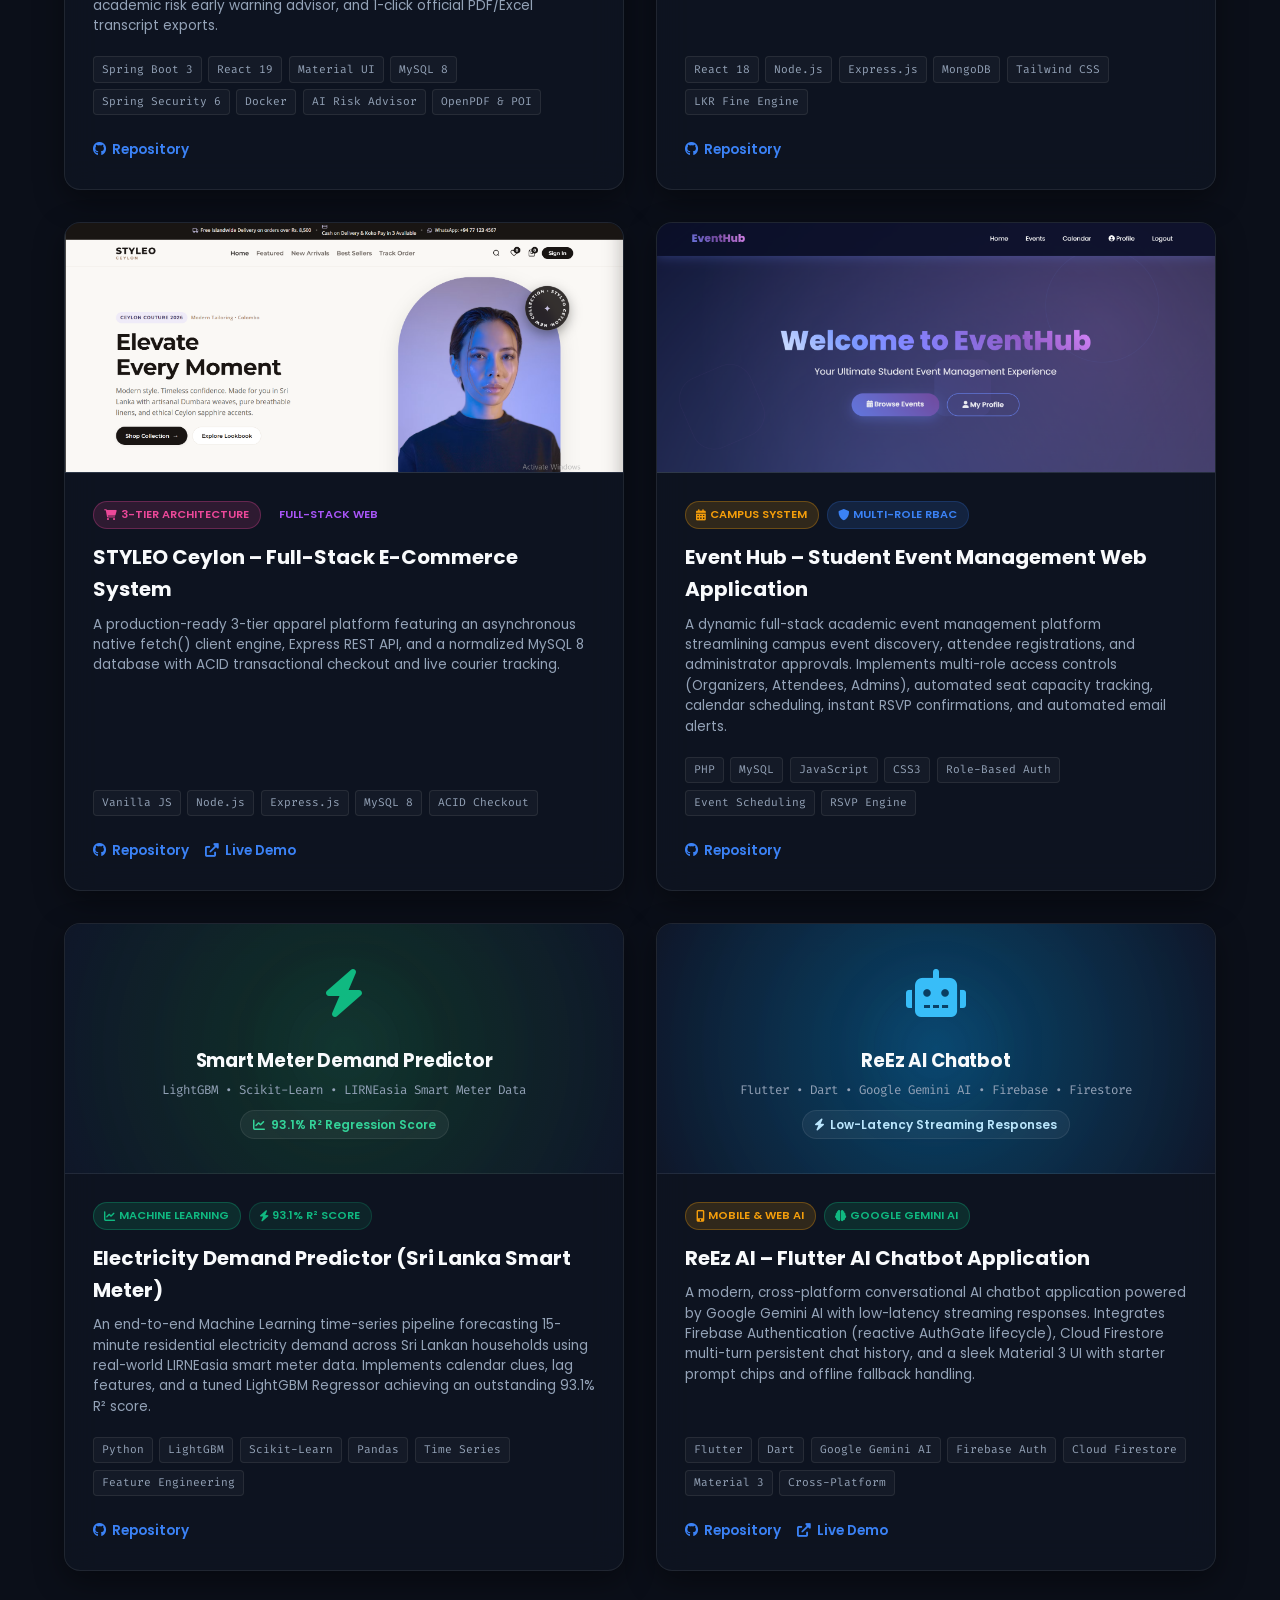
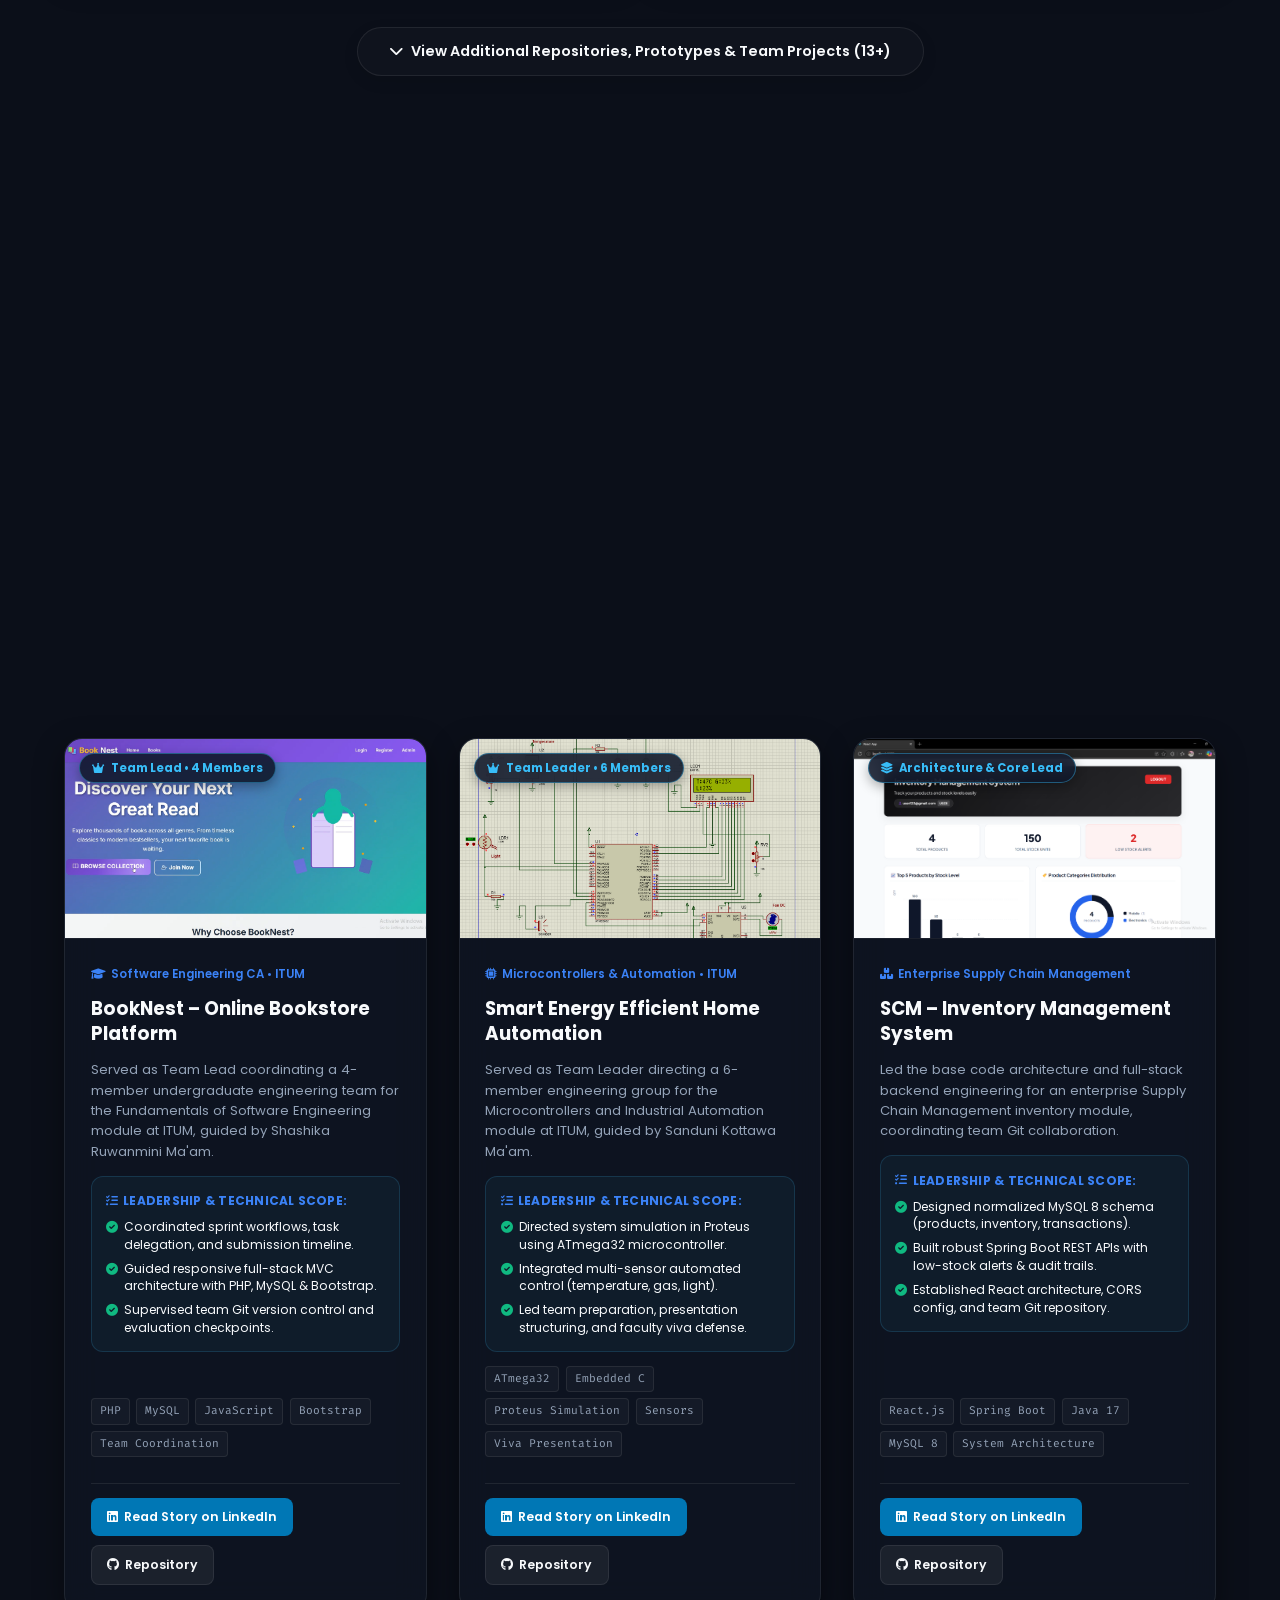
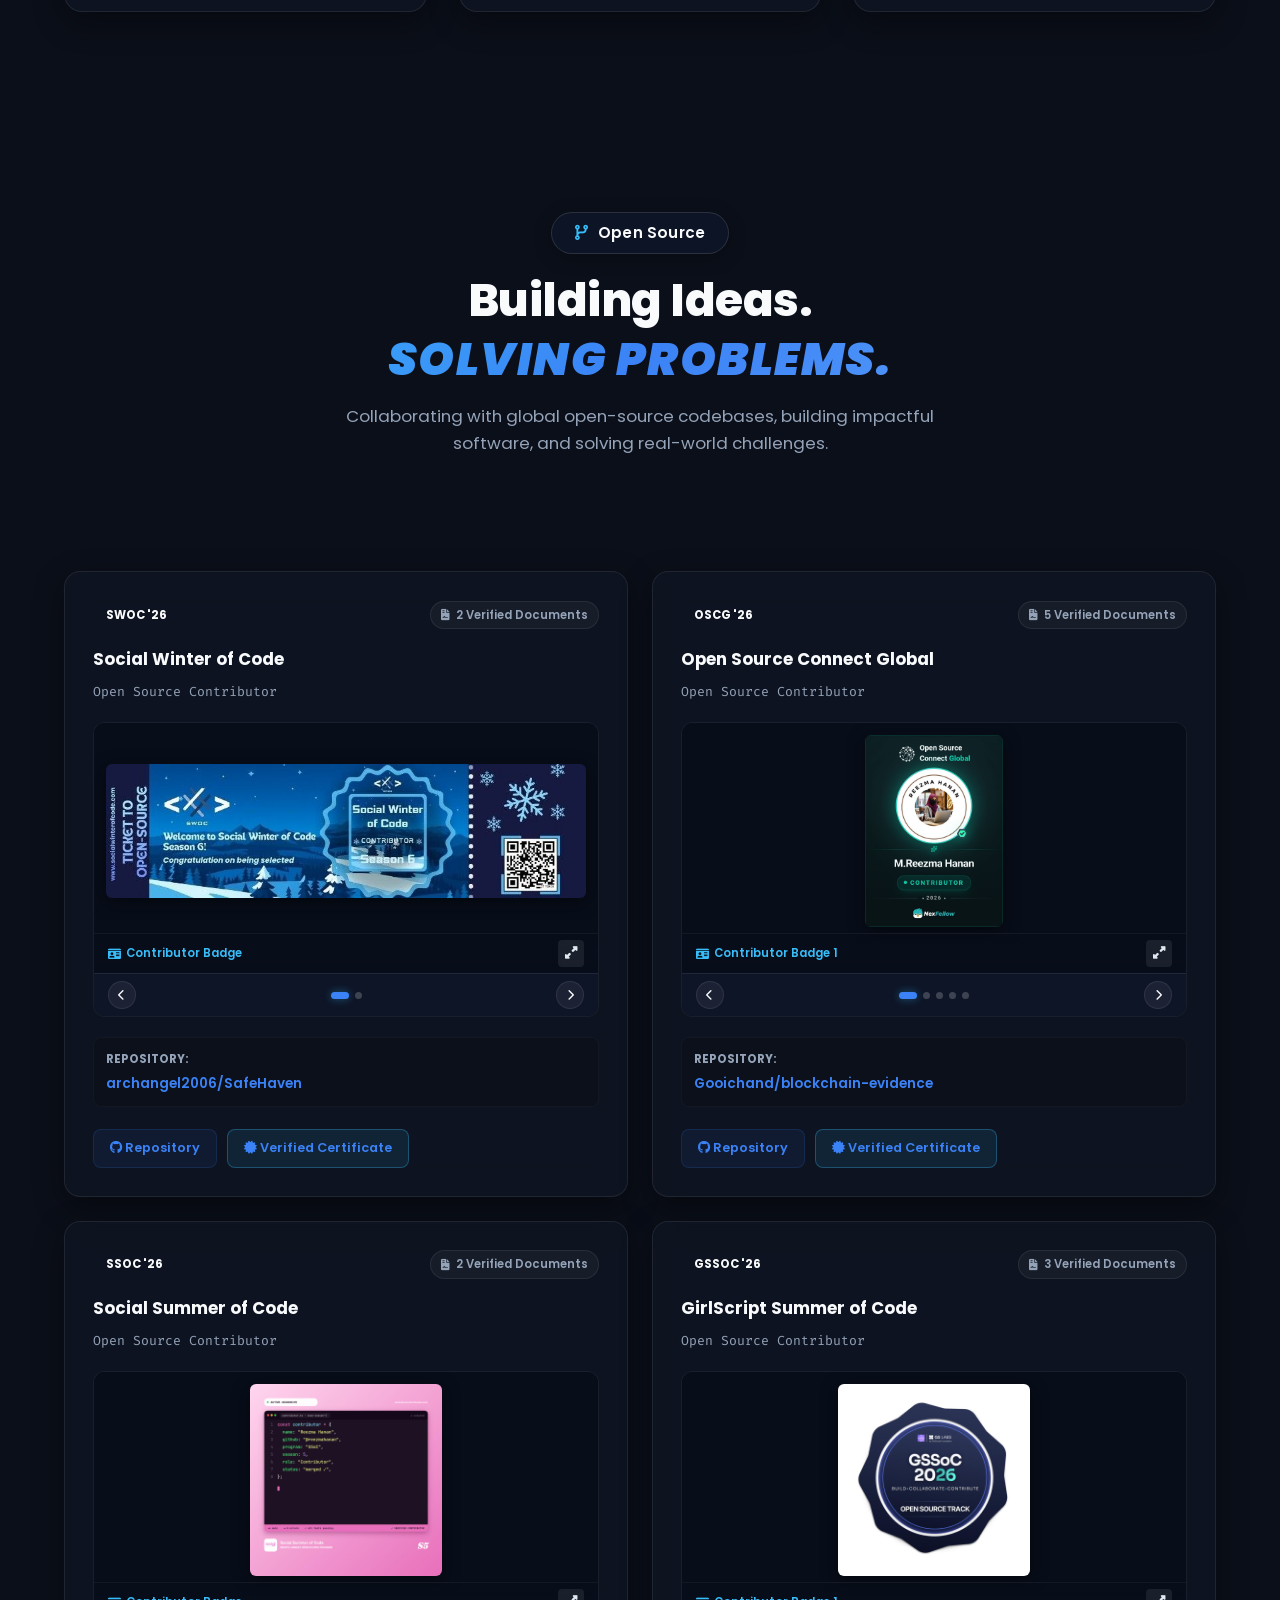
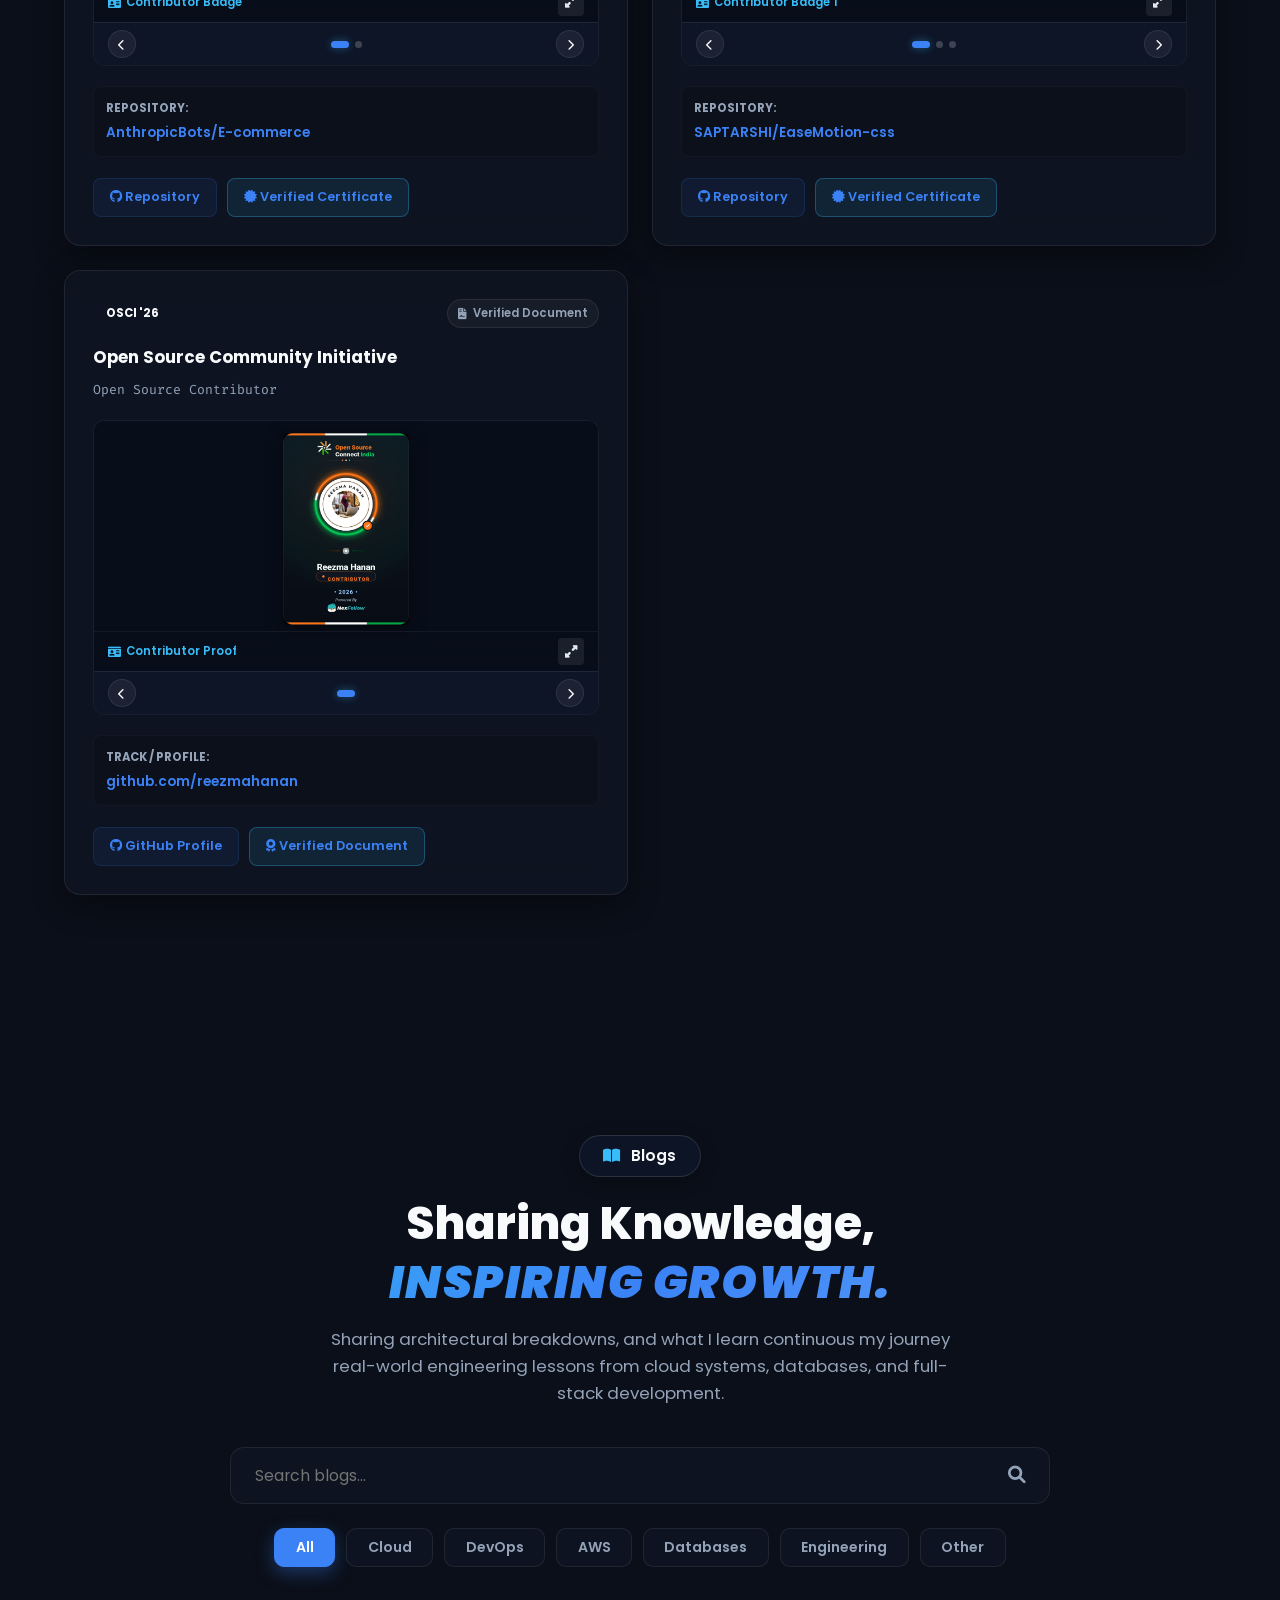
==== commit ae627408: "feat: add Flutter, Dart, Firebase, and ReEz AI Chatbot project" ====
--- a/index.html
+++ b/index.html
@@ -6,7 +6,7 @@
     <!-- Unique: Crafted by Reezma Hanan, 2026 -->
     <title>Reezma Hanan | Full-Stack Developer & Machine Learning Enthusiast</title>
     <meta name="description" content="Reezma Hanan is an IT Undergraduate at the Institute of Technology, University of Moratuwa (ITUM) in Sri Lanka. Full-Stack Developer (React, Spring Boot, Node.js) and Machine Learning Enthusiast (LightGBM, Scikit-Learn). Seeking Software Engineering Internships.">
-    <meta name="keywords" content="Reezma Hanan, IT Undergrad, ITUM, University of Moratuwa, Software Engineer, Full-Stack Developer, Machine Learning, LightGBM, Scikit-Learn, React, Next.js, Angular, Spring Boot, Node.js, MySQL, MongoDB, Docker, AWS, Azure, Open Source, SWOC, GSSOC">
+    <meta name="keywords" content="Reezma Hanan, IT Undergrad, ITUM, University of Moratuwa, Software Engineer, Full-Stack Developer, Machine Learning, LightGBM, Scikit-Learn, React, Next.js, Angular, Spring Boot, Node.js, MySQL, MongoDB, Flutter, Dart, Firebase, Docker, AWS, Azure, Open Source, SWOC, GSSOC">
     <meta name="author" content="Reezma Hanan">
 
     <!-- Open Graph Meta Tags -->
@@ -288,7 +288,7 @@
                     <span class="stat-label">Technologies & Tools</span>
                 </div>
                 <div class="stat-item">
-                    <span class="stat-num" data-target="15">15+</span>
+                    <span class="stat-num" data-target="18">18+</span>
                     <span class="stat-label">Real-World Projects</span>
                 </div>
                 <div class="stat-item">
@@ -333,6 +333,7 @@
                             <div class="skill-icon-item" title="Python"><img src="https://skillicons.dev/icons?i=py" alt="Python"><span>Python</span></div>
                             <div class="skill-icon-item" title="JavaScript"><img src="https://skillicons.dev/icons?i=js" alt="JavaScript"><span>JavaScript</span></div>
                             <div class="skill-icon-item" title="TypeScript"><img src="https://skillicons.dev/icons?i=ts" alt="TypeScript"><span>TypeScript</span></div>
+                            <div class="skill-icon-item" title="Dart"><img src="https://skillicons.dev/icons?i=dart" alt="Dart"><span>Dart</span></div>
                             <div class="skill-icon-item" title="PHP"><img src="https://skillicons.dev/icons?i=php" alt="PHP"><span>PHP</span></div>
                             <div class="skill-icon-item" title="C"><img src="https://skillicons.dev/icons?i=c" alt="C"><span>C</span></div>
                         </div>
@@ -356,6 +357,7 @@
                             <div class="skill-icon-item" title="React"><img src="https://skillicons.dev/icons?i=react" alt="React"><span>React</span></div>
                             <div class="skill-icon-item" title="Next.js"><img src="https://skillicons.dev/icons?i=nextjs" alt="Next.js"><span>Next.js</span></div>
                             <div class="skill-icon-item" title="Angular"><img src="https://skillicons.dev/icons?i=angular" alt="Angular"><span>Angular</span></div>
+                            <div class="skill-icon-item" title="Flutter"><img src="https://skillicons.dev/icons?i=flutter" alt="Flutter"><span>Flutter</span></div>
                             <div class="skill-icon-item" title="Node.js"><img src="https://skillicons.dev/icons?i=nodejs" alt="Node.js"><span>Node.js</span></div>
                             <div class="skill-icon-item" title="Express.js"><img src="https://skillicons.dev/icons?i=express" alt="Express.js"><span>Express</span></div>
                             <div class="skill-icon-item" title="Laravel"><img src="https://skillicons.dev/icons?i=laravel" alt="Laravel"><span>Laravel</span></div>
@@ -385,6 +387,7 @@
                         <div class="skills-icons-row">
                             <div class="skill-icon-item" title="AWS"><img src="https://skillicons.dev/icons?i=aws" alt="AWS"><span>AWS</span></div>
                             <div class="skill-icon-item" title="Azure"><img src="https://skillicons.dev/icons?i=azure" alt="Azure"><span>Azure</span></div>
+                            <div class="skill-icon-item" title="Firebase"><img src="https://skillicons.dev/icons?i=firebase" alt="Firebase"><span>Firebase</span></div>
                             <div class="skill-icon-item" title="Docker"><img src="https://skillicons.dev/icons?i=docker" alt="Docker"><span>Docker</span></div>
                             <div class="skill-icon-item" title="Linux"><img src="https://skillicons.dev/icons?i=linux" alt="Linux"><span>Linux</span></div>
                         </div>
@@ -1221,31 +1224,36 @@
                     </div>
                 </div>
 
-                <!-- Project 6: StudyScore AI (Machine Learning Academic & Valuation Forecaster) -->
+                <!-- Project 3: ReEz AI Chatbot (Flutter + Google Gemini AI + Firebase) -->
                 <div class="card project-card">
-                    <div class="project-banner-visual" style="background: radial-gradient(circle at center, rgba(147, 51, 234, 0.4) 0%, rgba(15, 23, 42, 0.95) 100%);">
-                        <div class="project-banner-icon" style="color: #c084fc;"><i class="fas fa-brain"></i></div>
-                        <div class="project-banner-title">StudyScore AI Predictor</div>
-                        <div class="project-banner-sub">Python • Scikit-Learn • Streamlit • Multi-Variable Regression</div>
-                        <div class="project-banner-stat" style="color: #e9d5ff;"><i class="fas fa-chart-line"></i> 99.4% R² Regression Fit</div>
+                    <div class="project-banner-visual" style="background: radial-gradient(circle at center, rgba(2, 132, 199, 0.45) 0%, rgba(15, 23, 42, 0.95) 100%);">
+                        <div class="project-banner-icon" style="color: #38bdf8;"><i class="fas fa-robot"></i></div>
+                        <div class="project-banner-title">ReEz AI Chatbot</div>
+                        <div class="project-banner-sub">Flutter • Dart • Google Gemini AI • Firebase • Firestore</div>
+                        <div class="project-banner-stat" style="color: #bae6fd;"><i class="fas fa-bolt"></i> Low-Latency Streaming Responses</div>
                     </div>
                     <div class="project-body">
                         <div class="project-meta-tags">
-                            <span class="badge badge-ml"><i class="fas fa-brain"></i> Machine Learning</span>
-                            <span class="badge badge-personal"><i class="fas fa-chart-line"></i> 99.4% R² Score</span>
-                        </div>
-                        <h3 class="project-title">StudyScore AI – Performance &amp; Valuation Predictor</h3>
-                        <p class="project-description">End-to-end Machine Learning predictive application leveraging multi-variable regression, feature scaling, and outlier filtering to forecast valuations and target scores based on historical indicators, achieving up to 99.4% R² regression fit.</p>
+                            <span class="badge badge-flagship"><i class="fas fa-mobile-alt"></i> Mobile &amp; Web AI</span>
+                            <span class="badge badge-ml"><i class="fas fa-brain"></i> Google Gemini AI</span>
+                        </div>
+                        <h3 class="project-title">ReEz AI – Flutter AI Chatbot Application</h3>
+                        <p class="project-description">A modern, cross-platform conversational AI chatbot application powered by Google Gemini AI with low-latency streaming responses. Integrates Firebase Authentication (reactive AuthGate lifecycle), Cloud Firestore multi-turn persistent chat history, and a sleek Material 3 UI with starter prompt chips and offline fallback handling.</p>
                         <div class="project-tech">
-                            <span class="tech-tag">Python</span>
-                            <span class="tech-tag">Scikit-Learn</span>
-                            <span class="tech-tag">NumPy</span>
-                            <span class="tech-tag">Streamlit</span>
-                            <span class="tech-tag">Regression</span>
+                            <span class="tech-tag">Flutter</span>
+                            <span class="tech-tag">Dart</span>
+                            <span class="tech-tag">Google Gemini AI</span>
+                            <span class="tech-tag">Firebase Auth</span>
+                            <span class="tech-tag">Cloud Firestore</span>
+                            <span class="tech-tag">Material 3</span>
+                            <span class="tech-tag">Cross-Platform</span>
                         </div>
                         <div class="project-links">
-                            <a href="https://github.com/reezmahanan/StudyScore-AI" class="project-link" target="_blank">
+                            <a href="https://github.com/reezmahanan/Flutter-AI-Chatbot-Application" class="project-link" target="_blank">
                                 <i class="fab fa-github"></i> Repository
+                            </a>
+                            <a href="https://reezma-ai-chat-2026.web.app/" class="project-link" target="_blank">
+                                <i class="fas fa-external-link-alt"></i> Live Demo
                             </a>
                         </div>
                     </div>
@@ -1255,8 +1263,22 @@
             <!-- Extra Projects Grid -->
             <div class="extra-projects-wrapper fade-in" style="margin-top: 3.5rem;">
                 <details class="projects-details">
-                    <summary class="btn-see-more"><i class="fas fa-chevron-down"></i> View Additional Repositories, Prototypes &amp; Team Projects (12+)</summary>
+                    <summary class="btn-see-more"><i class="fas fa-chevron-down"></i> View Additional Repositories, Prototypes &amp; Team Projects (13+)</summary>
                     <div class="extra-projects-grid">
+                        <!-- Project: StudyScore AI -->
+                        <div class="card project-card mini-project">
+                            <div class="mini-project-visual" style="background: radial-gradient(circle at center, rgba(147, 51, 234, 0.4) 0%, rgba(15, 23, 42, 0.95) 100%);">
+                                <div class="mini-banner-icon" style="color: #c084fc;"><i class="fas fa-brain"></i></div>
+                                <div class="mini-banner-title">StudyScore AI Predictor</div>
+                                <div class="mini-banner-stat" style="color: #e9d5ff;"><i class="fas fa-chart-line"></i> 99.4% R² Score</div>
+                            </div>
+                            <h4>StudyScore AI Predictor</h4>
+                            <p>Machine Learning regression pipeline forecasting valuations and academic scores with 99.4% R² fit.</p>
+                            <span class="mini-tech">Python, Scikit-Learn, NumPy, Streamlit</span>
+                            <div>
+                                <a href="https://github.com/reezmahanan/StudyScore-AI" target="_blank" class="mini-link">Code <i class="fab fa-github"></i></a>
+                            </div>
+                        </div>
                         <!-- Project: AgriDirect -->
                         <div class="card project-card mini-project">
                             <img src="screenshots/AgriDirect.png" alt="AgriDirect Platform" class="mini-project-img" loading="lazy">
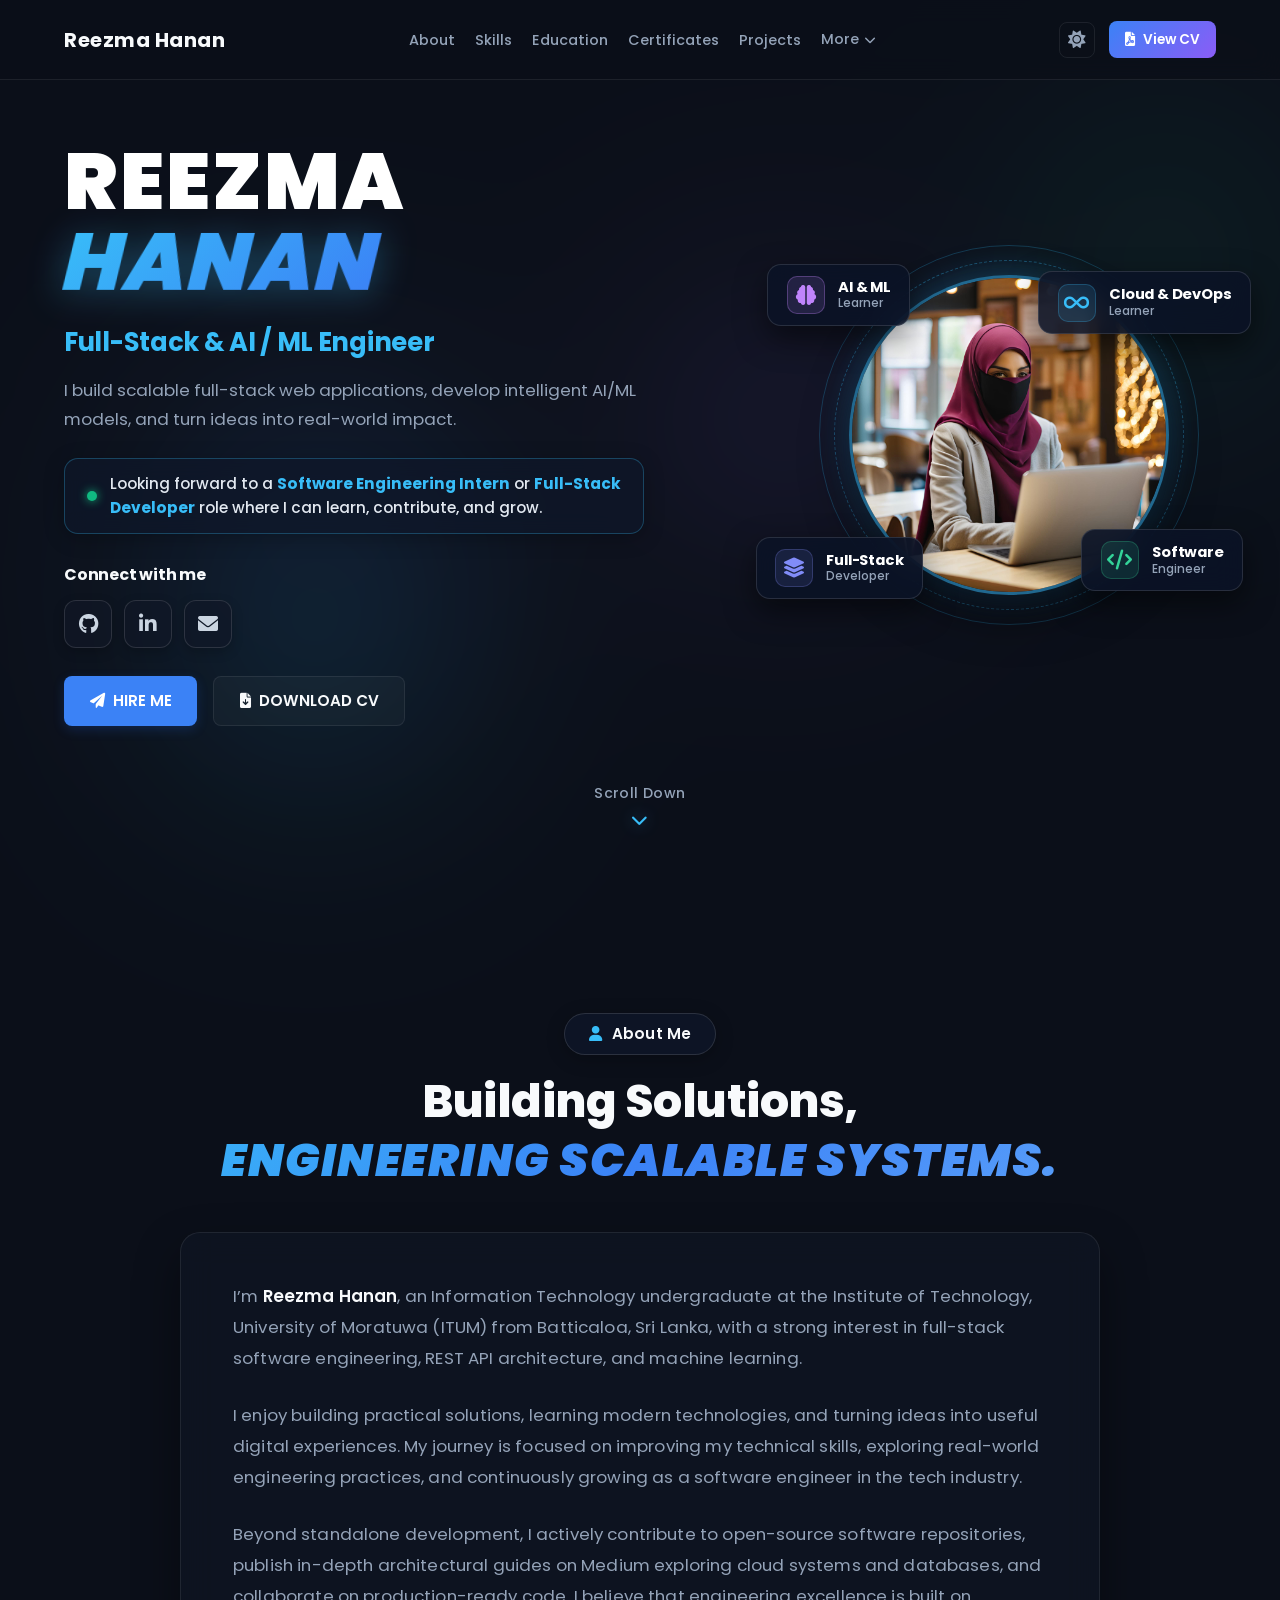
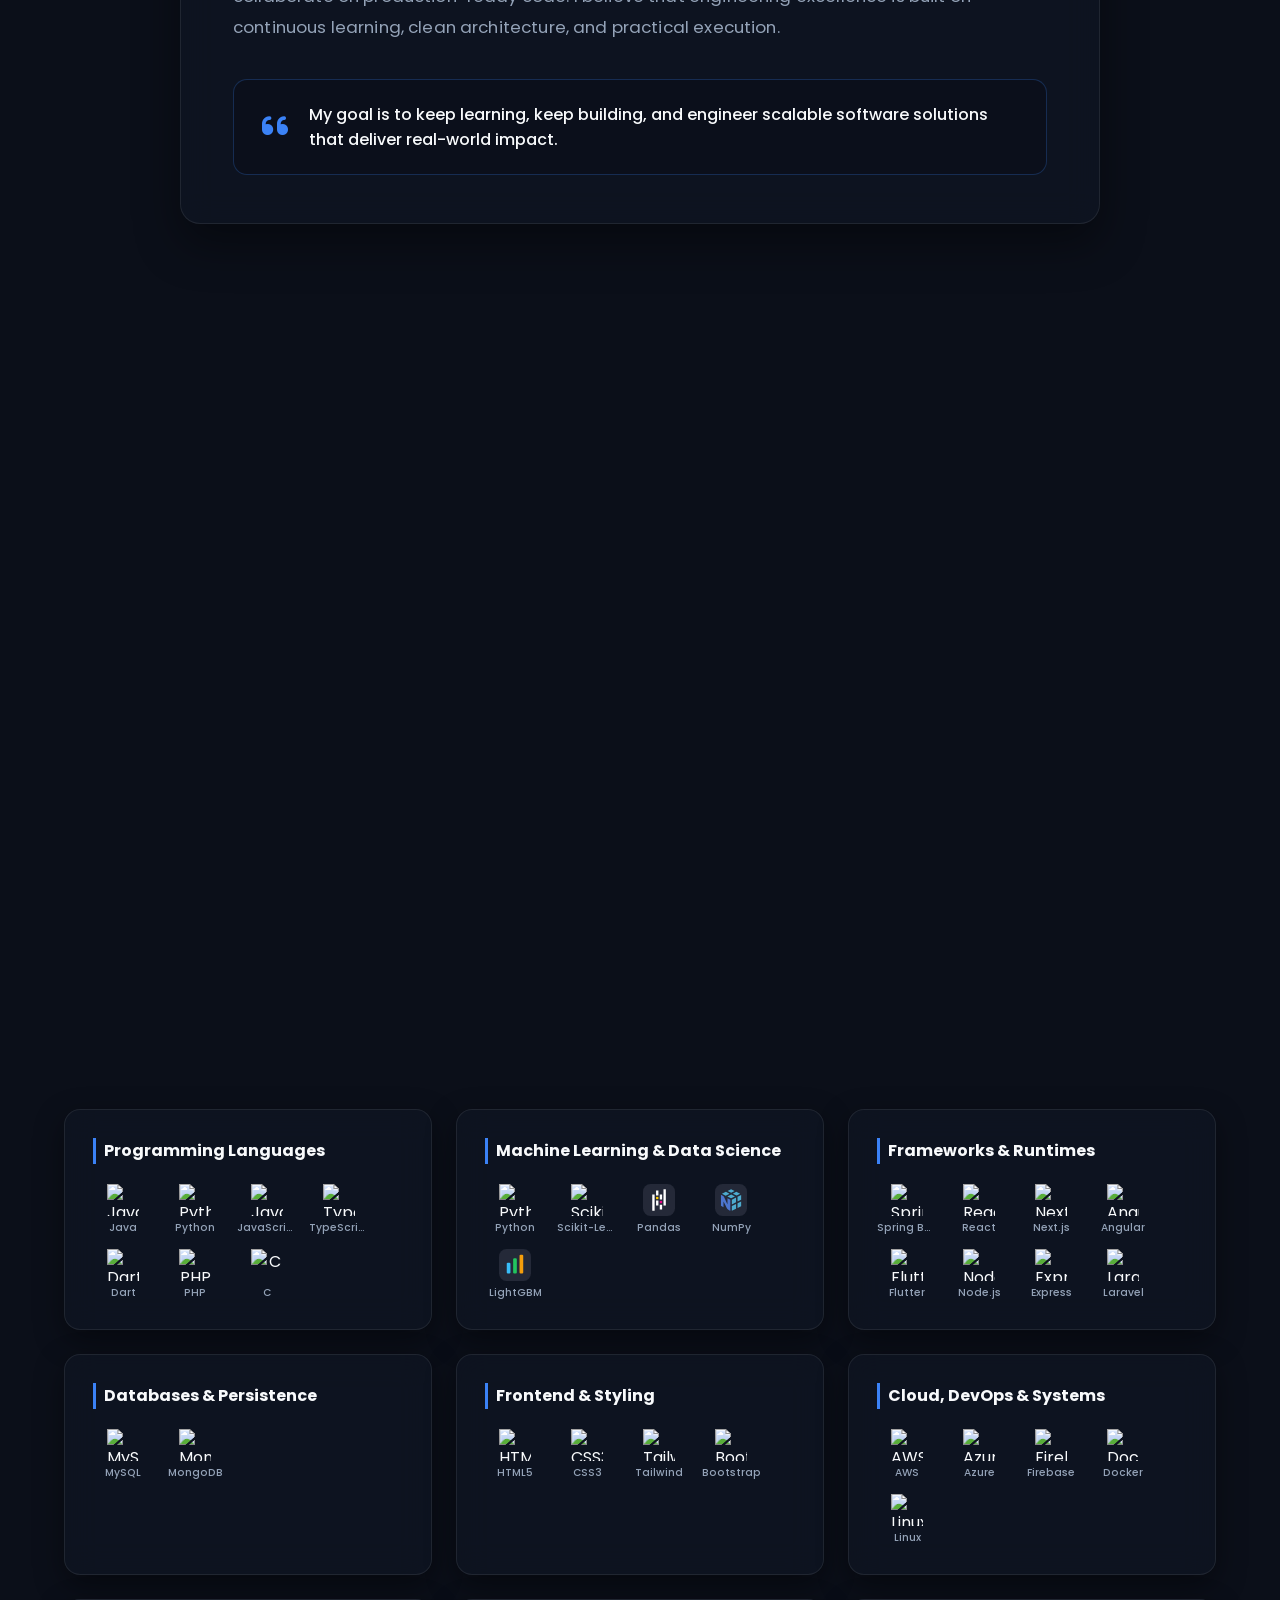
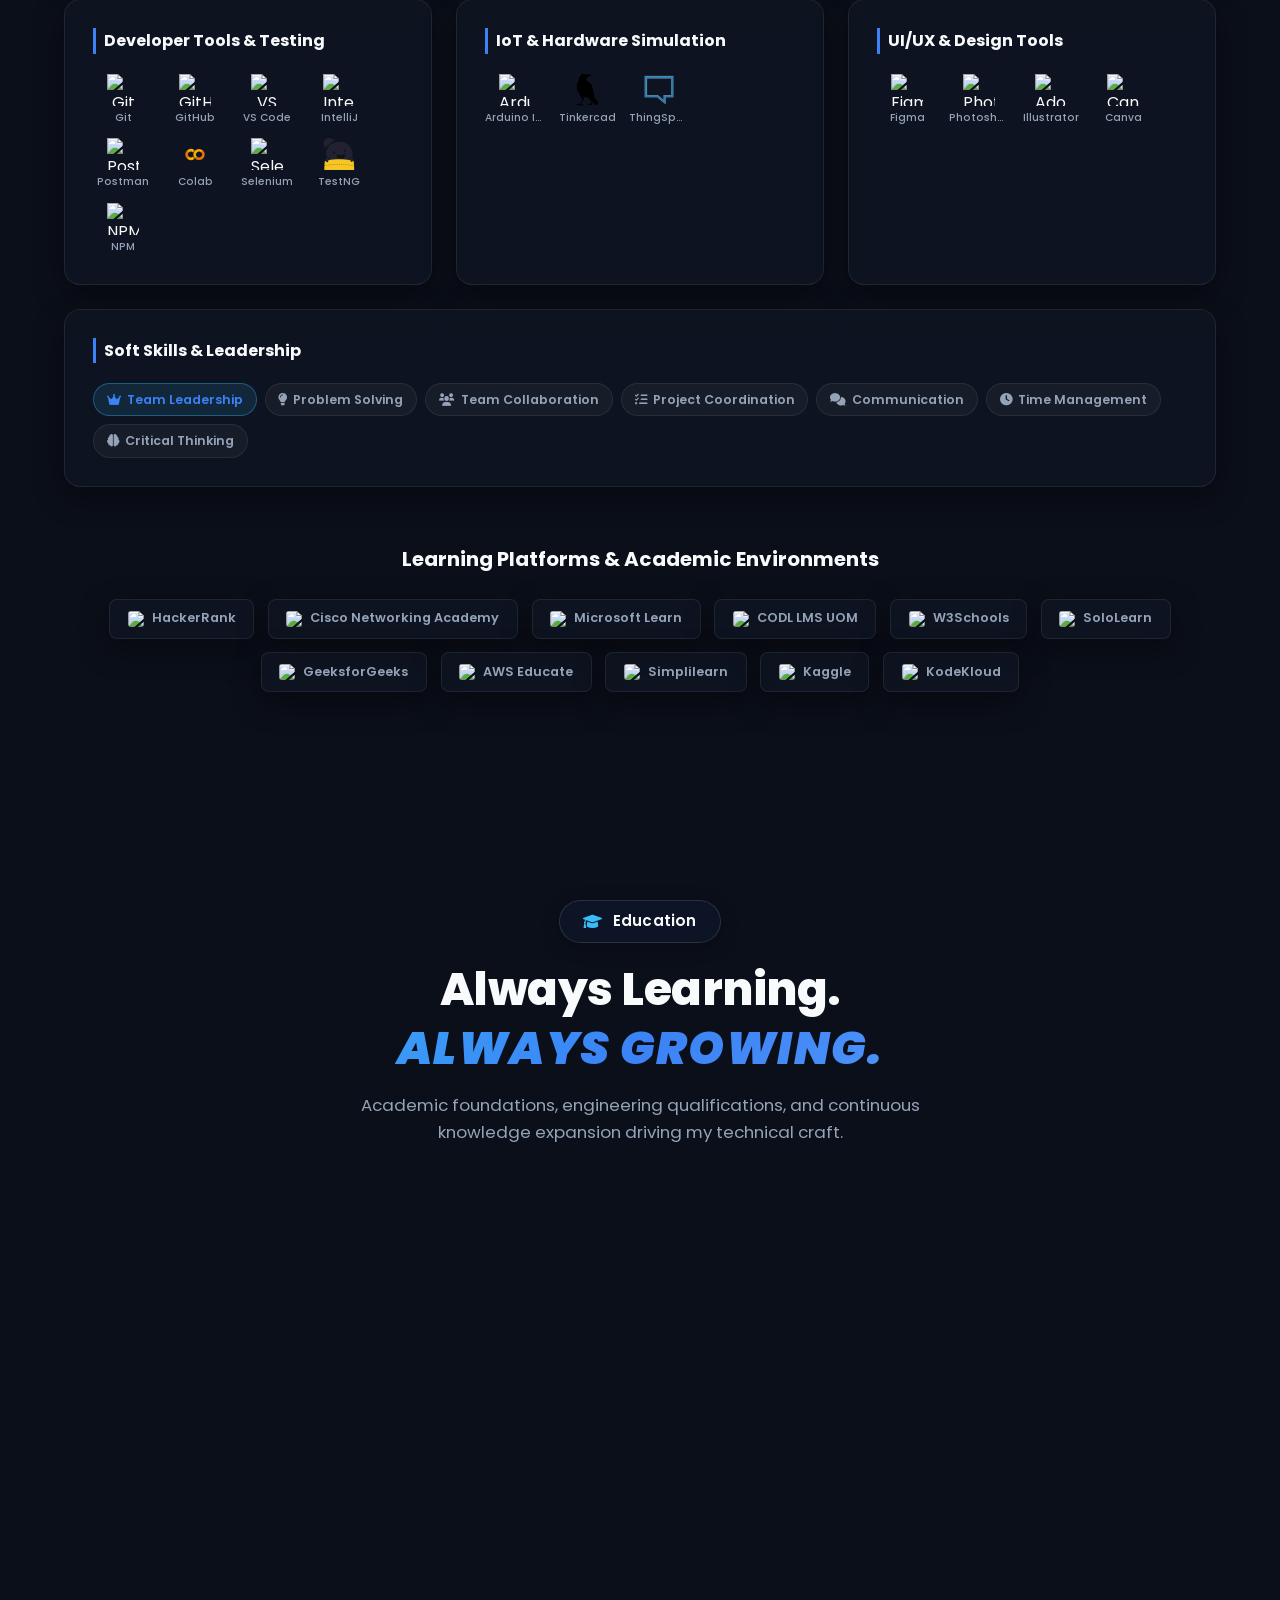
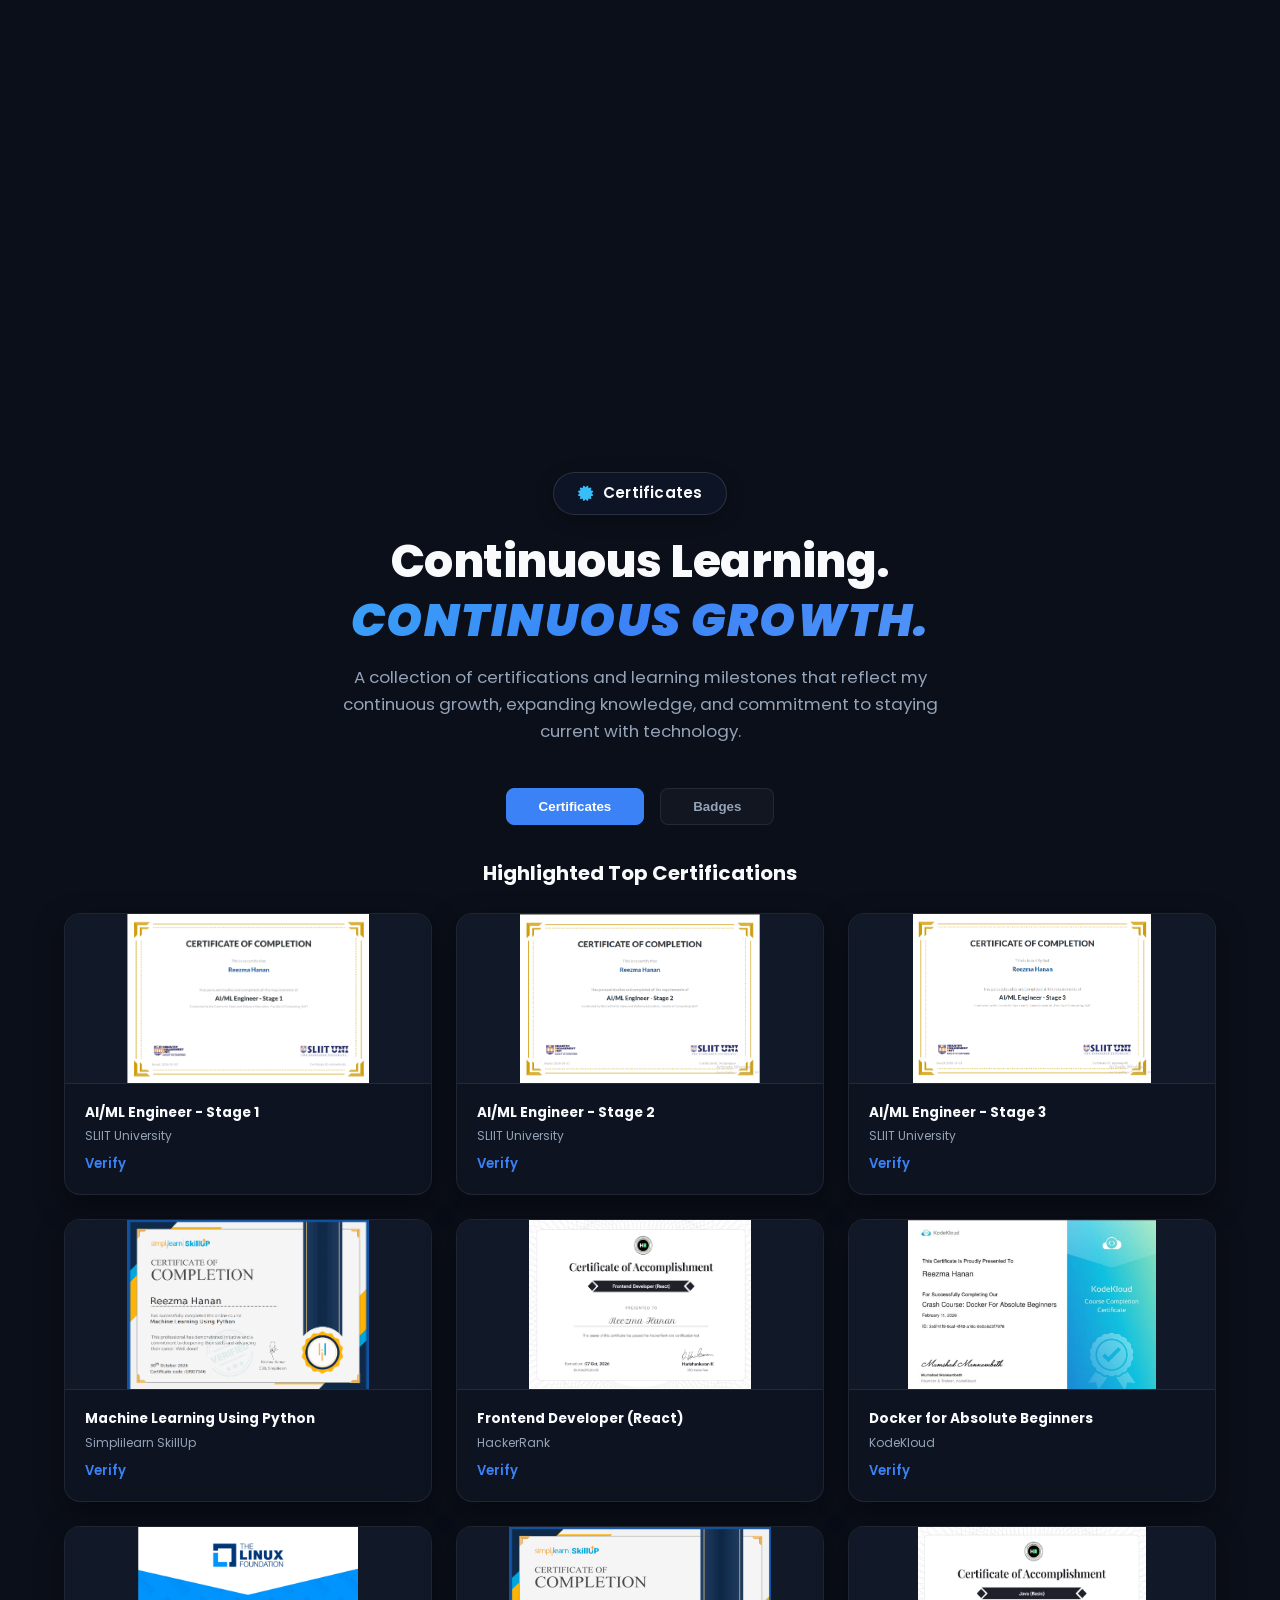
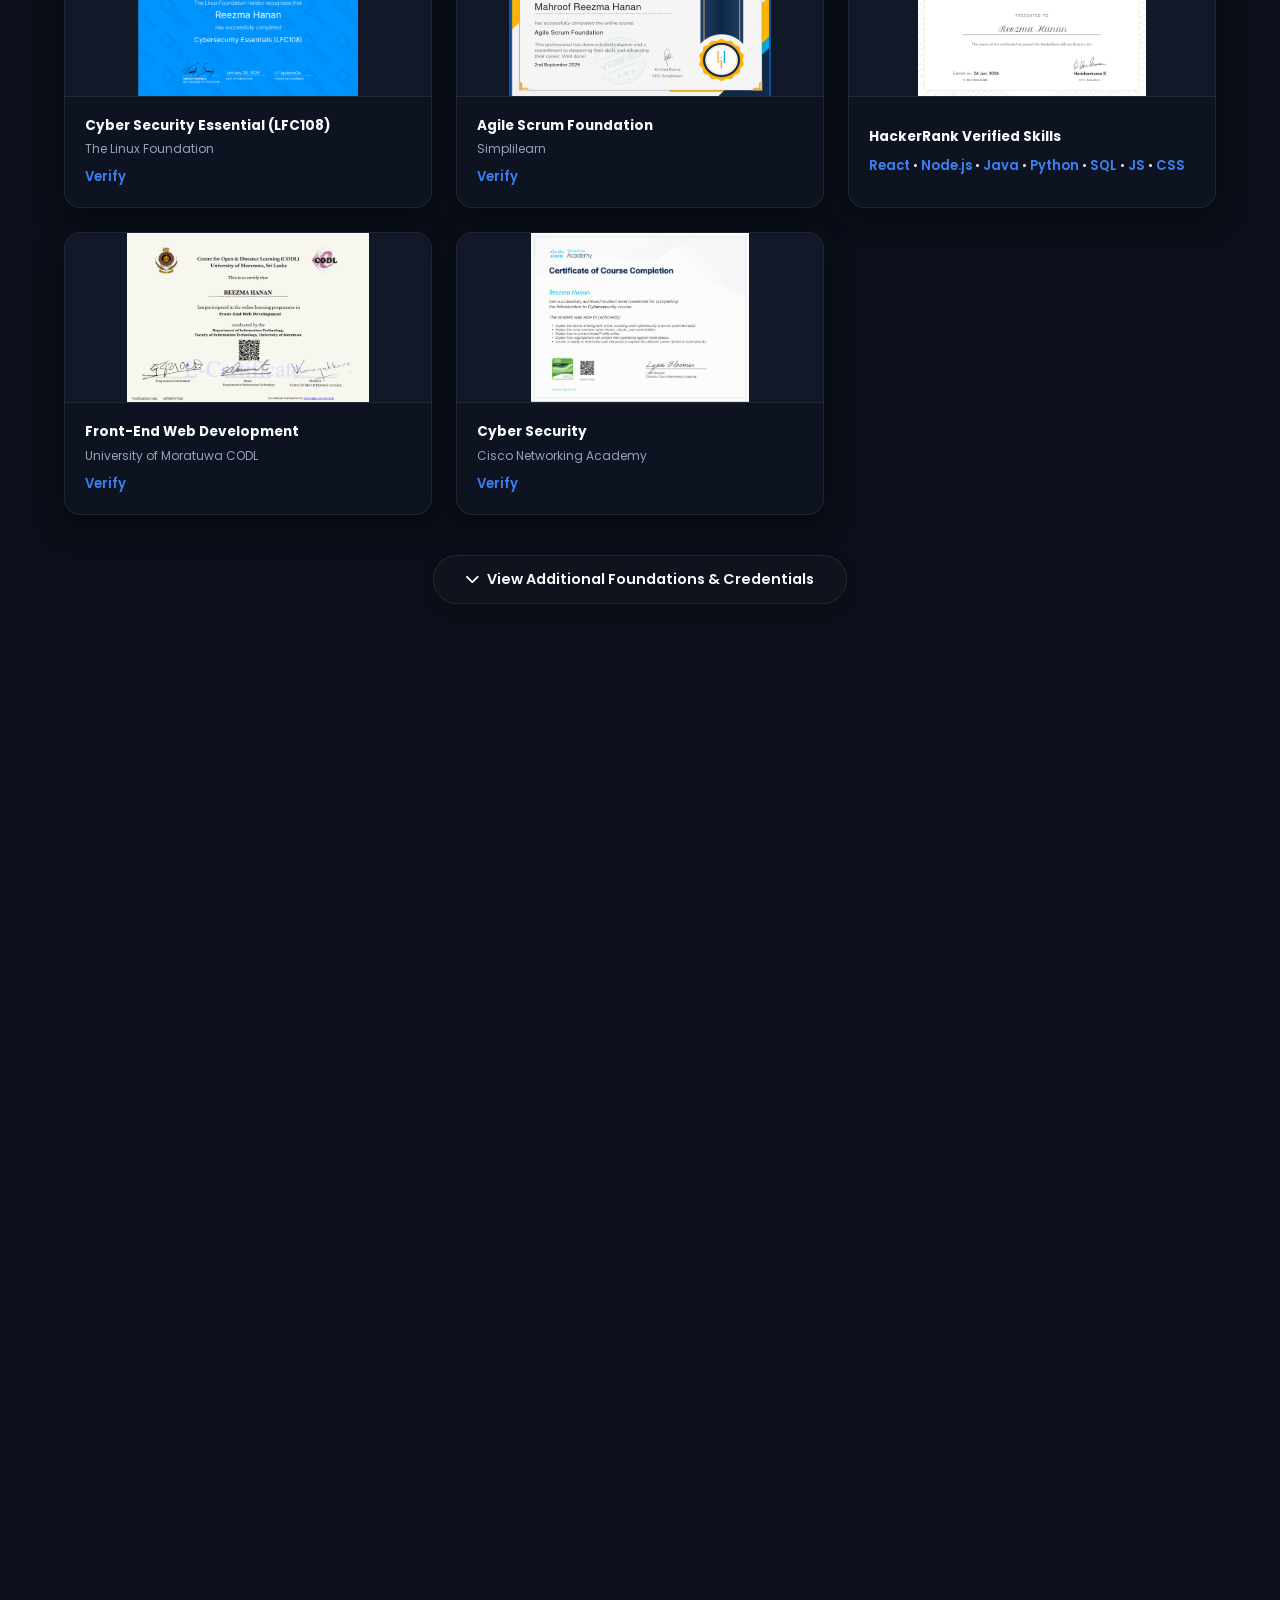
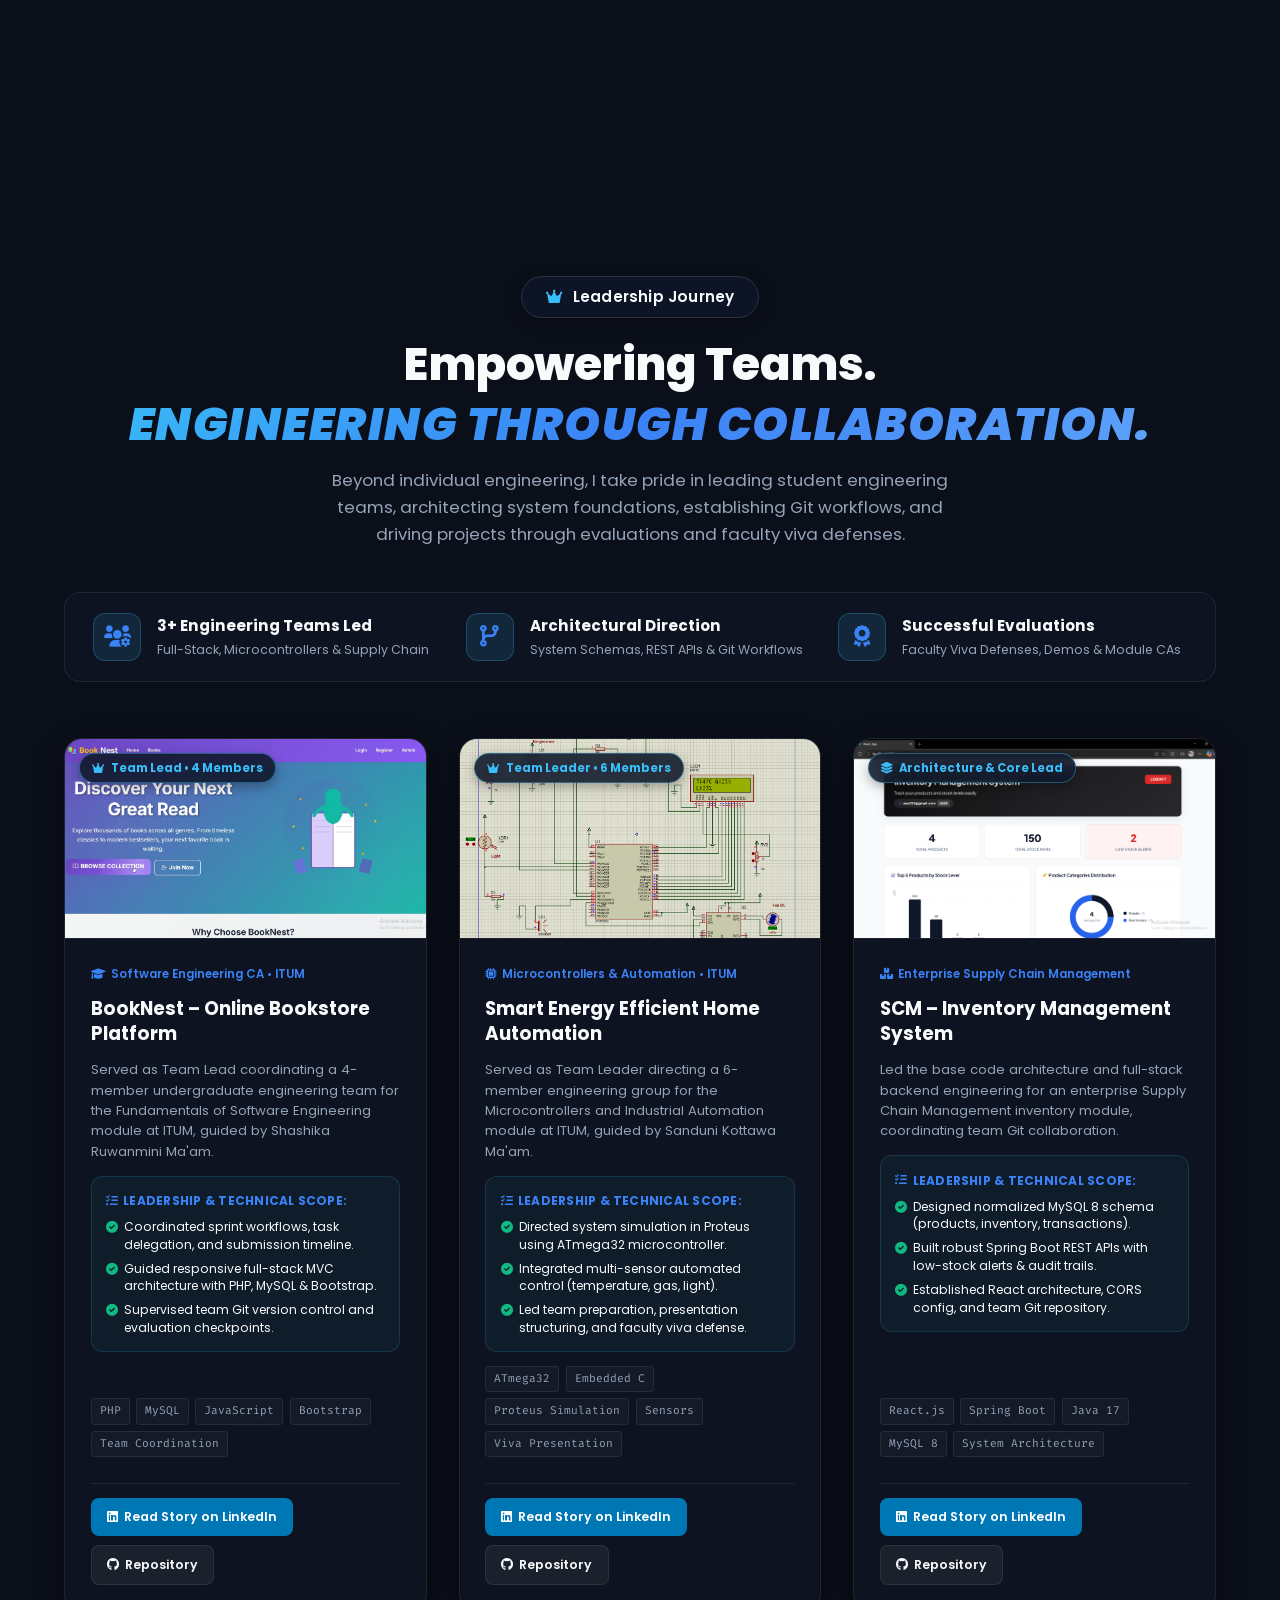
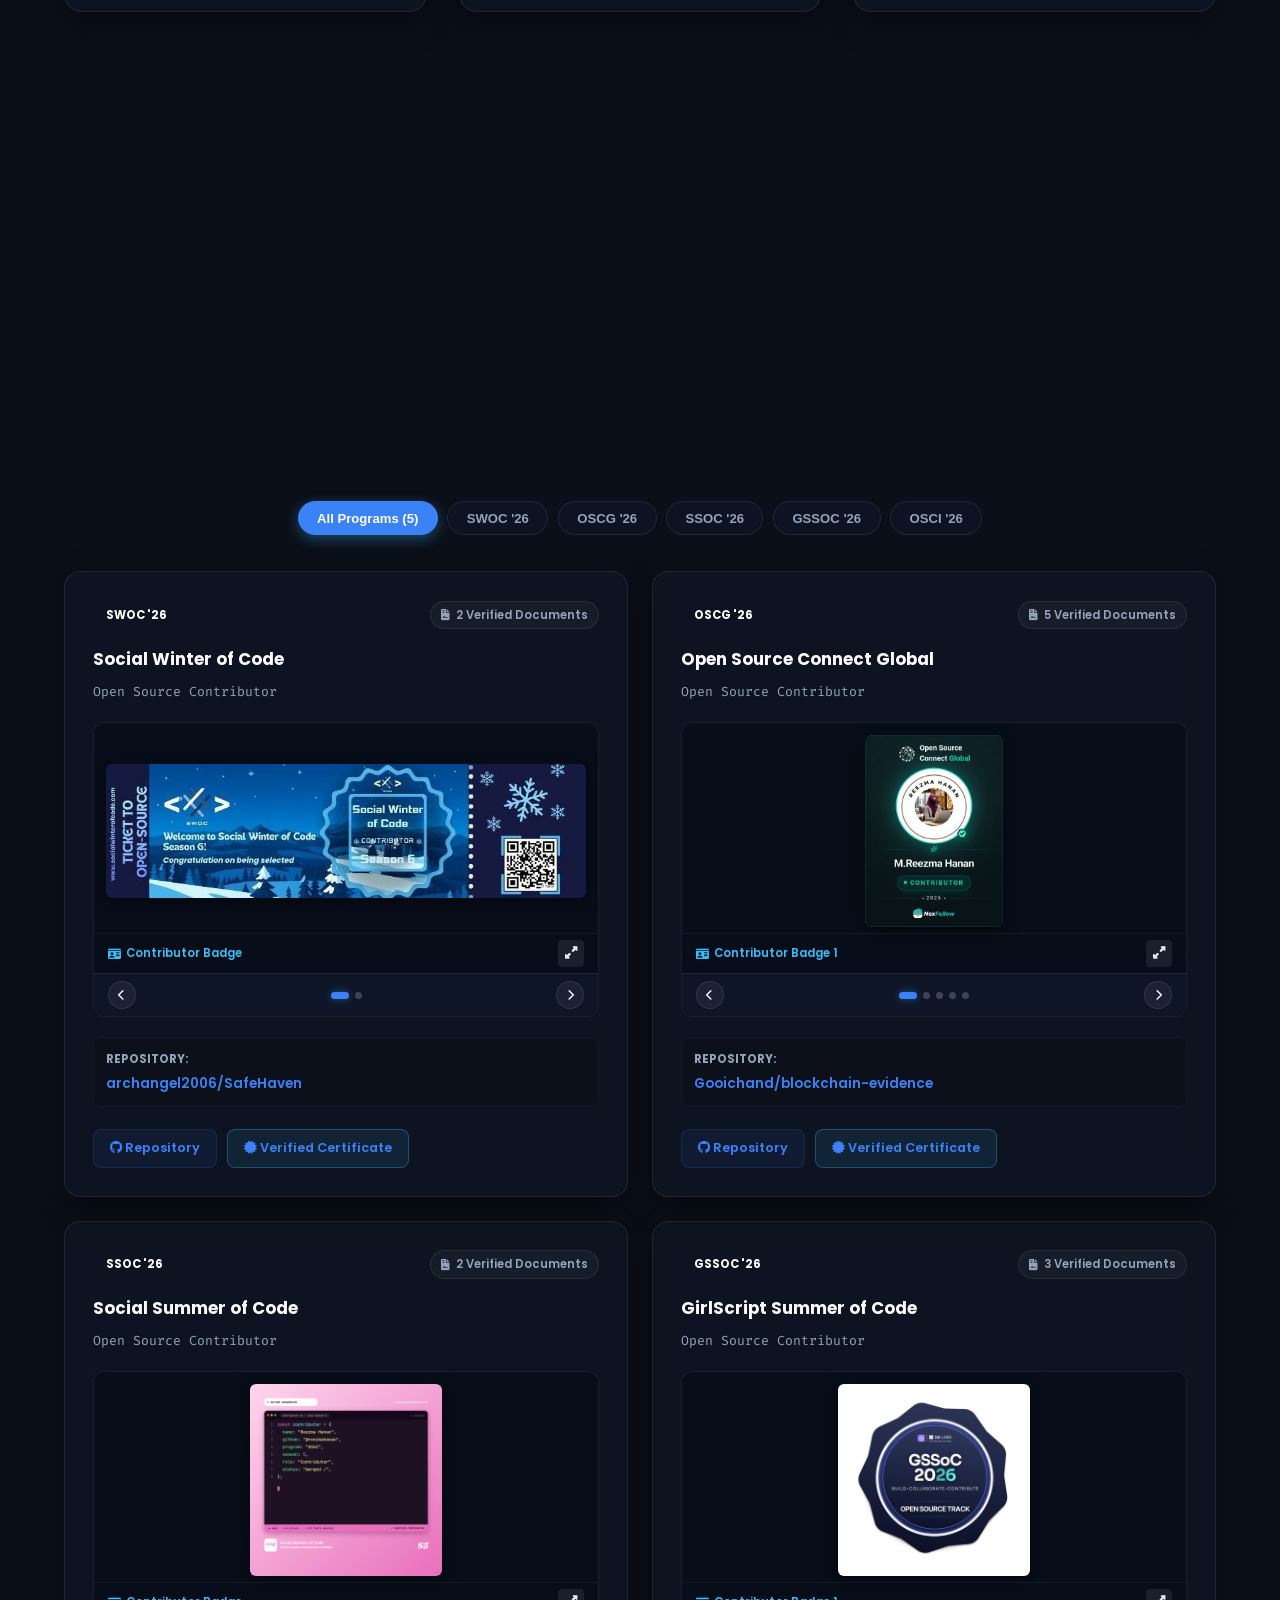
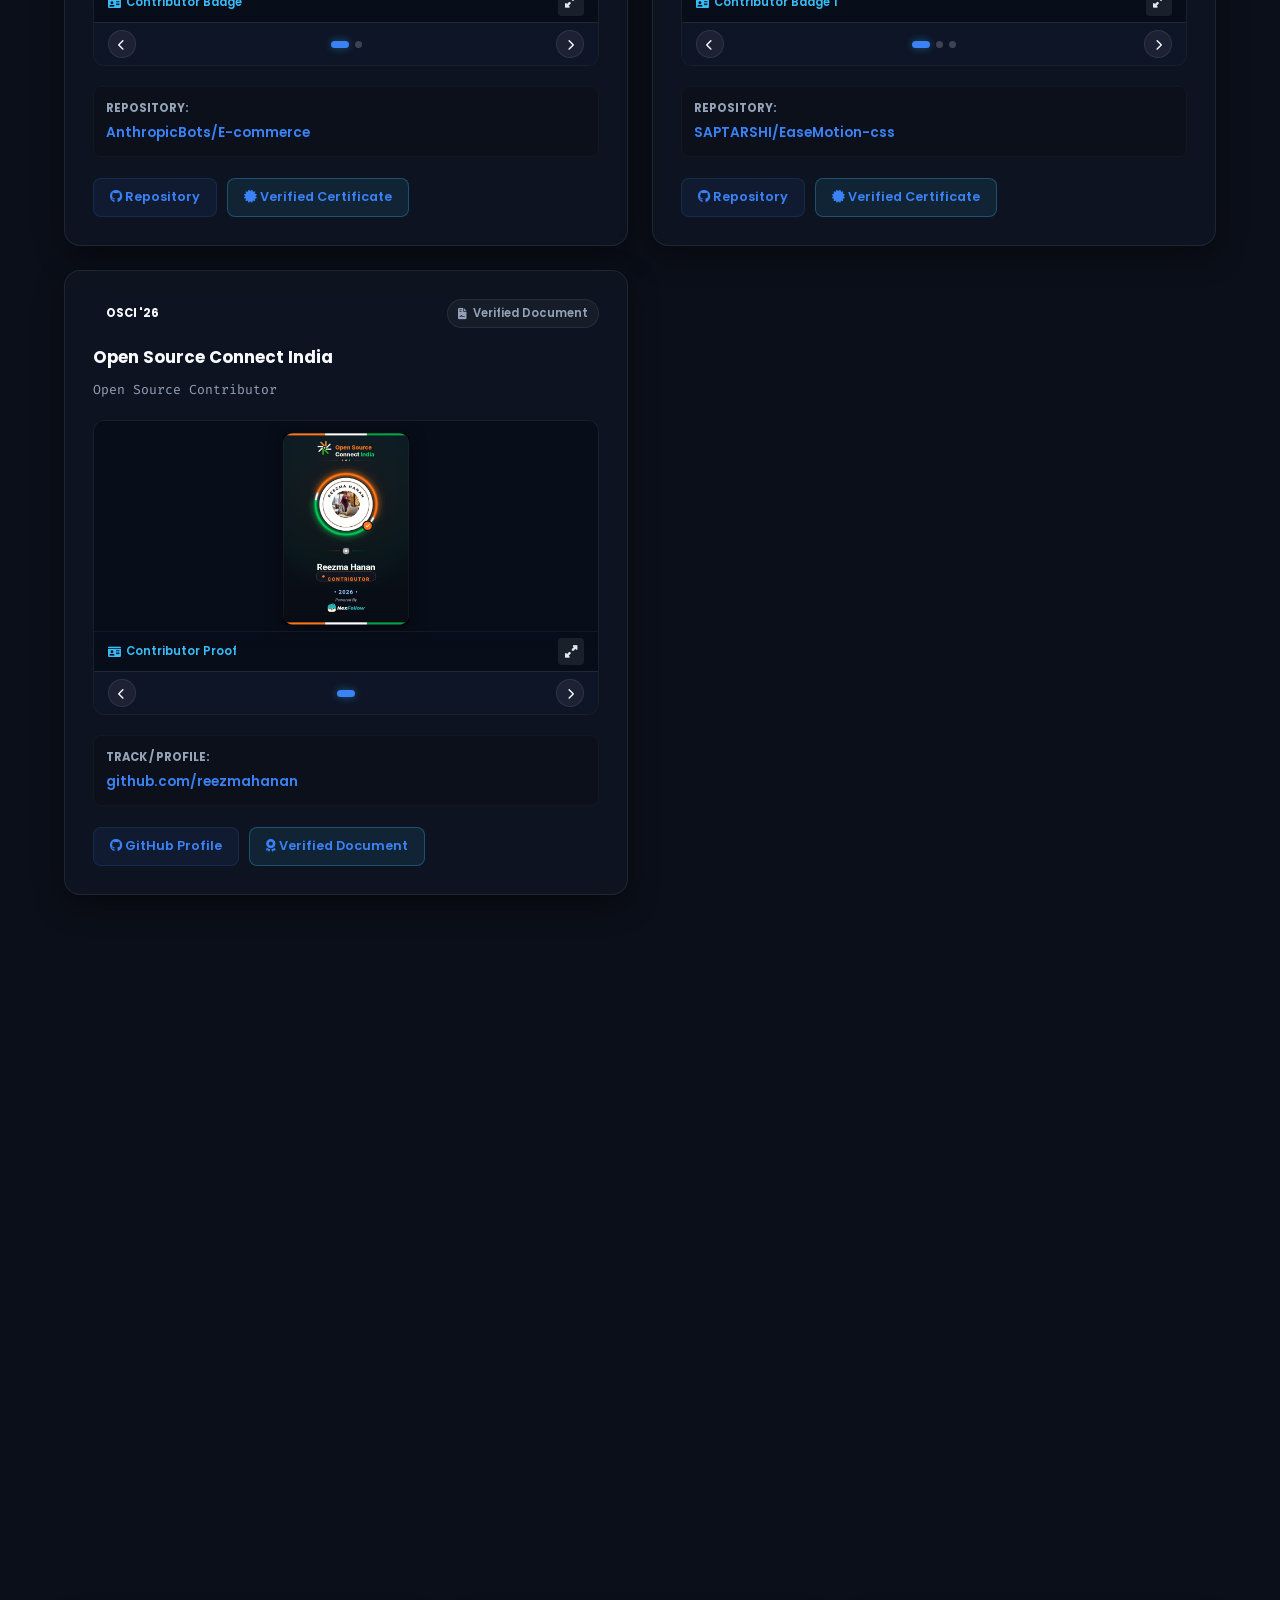
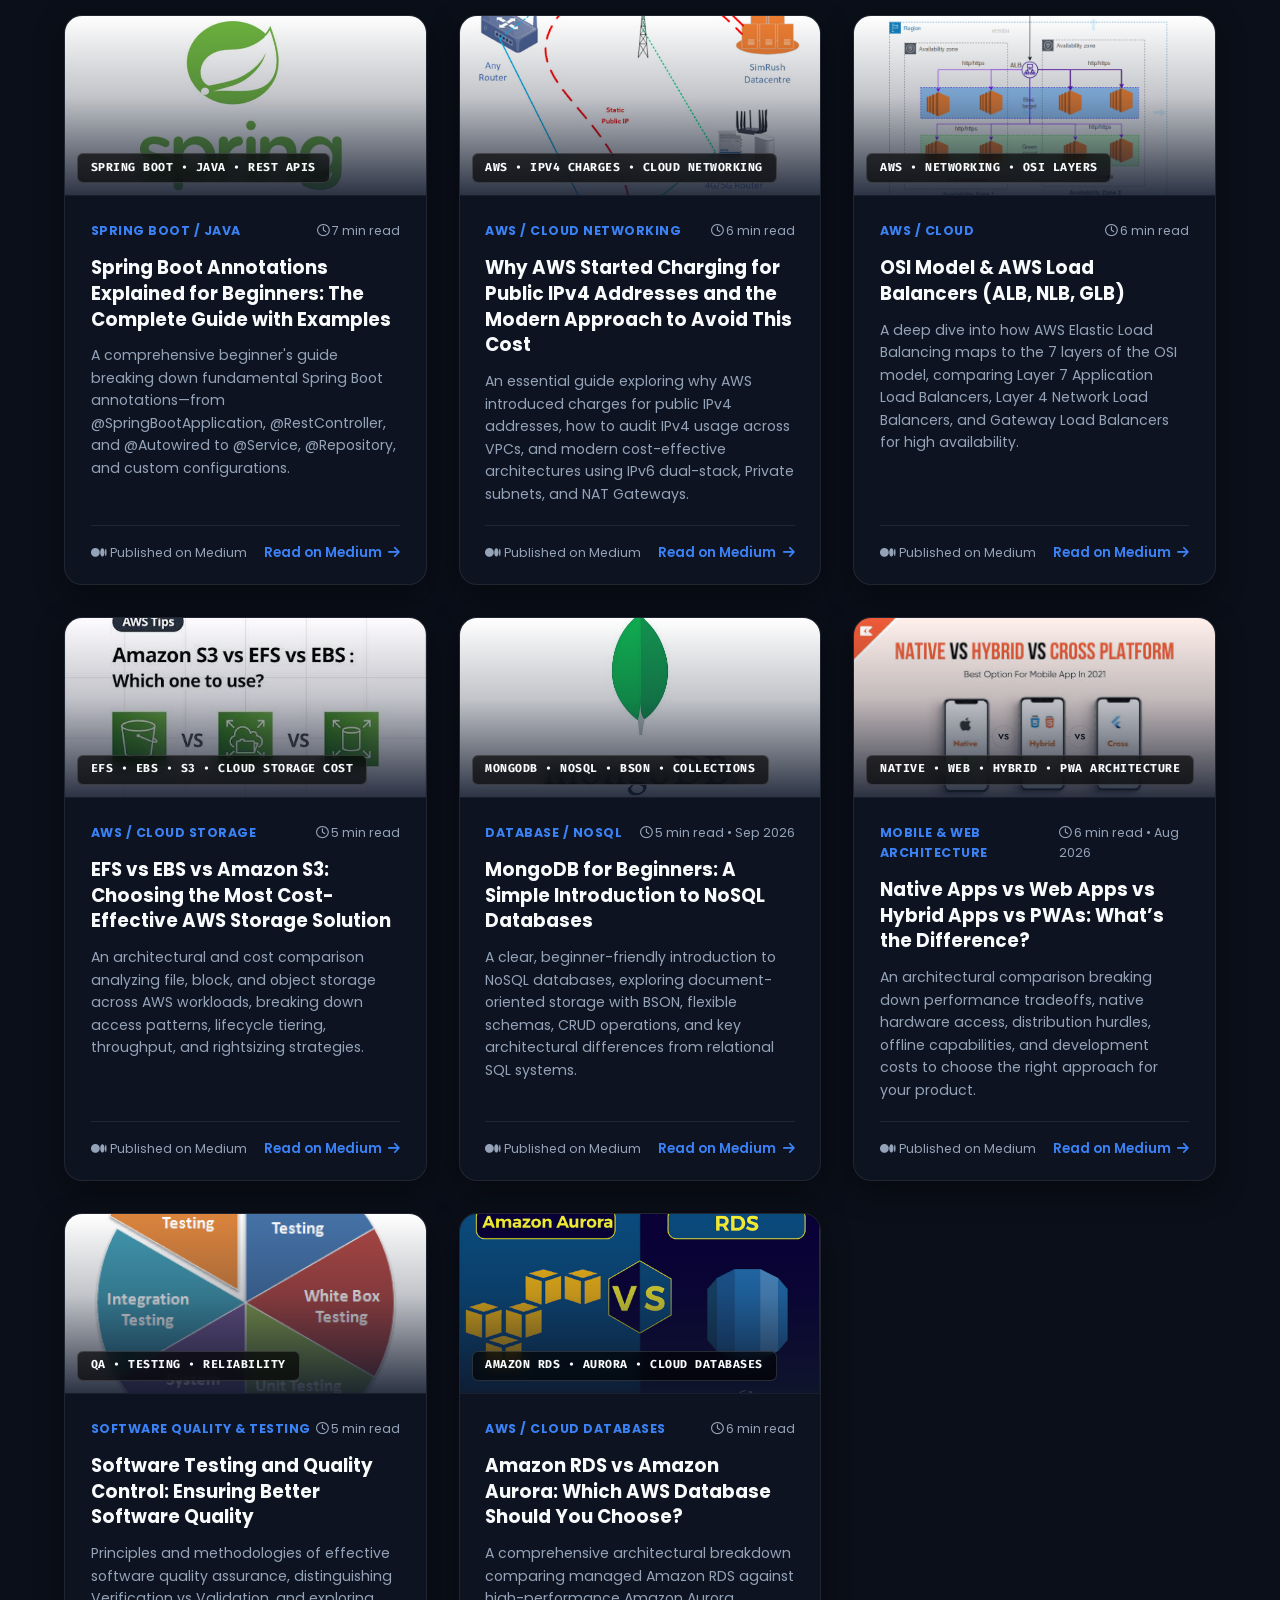
==== commit 161ded19: "fix: remove duplicate certificates and correct OSCI program name" ====
--- a/index.html
+++ b/index.html
@@ -725,16 +725,7 @@
                                     <a href="https://www.credly.com/badges/e39f3377-2df8-409a-a9ed-42e869c1d511" target="_blank" class="verify-link" style="margin-top: 0.5rem;">Verify</a>
                                 </div>
                             </div>
-                            <div class="cert-card card">
-                                <div class="cert-image-frame">
-                                    <img src="screenshots/Node.js(Basic).png" alt="HackerRank Node.js Basic Certificate" loading="lazy">
-                                </div>
-                                <div class="cert-content">
-                                    <h4>Node.js (Basic)</h4>
-                                    <span class="cert-issuer">HackerRank</span>
-                                    <a href="https://www.hackerrank.com/certificates/c4f275cc19e0" target="_blank" class="verify-link" style="margin-top: 0.5rem;">Verify</a>
-                                </div>
-                            </div>
+
                         </div>
                     </div>
 
@@ -754,38 +745,6 @@
                             </div>
 
                             <div class="certs-list-grid" style="margin-top: 1.5rem;">
-                                <div class="cert-list-row card" data-cat="tools">
-                                    <strong>AI/ML Engineer - Stage 1</strong>
-                                    <span>SLIIT University</span>
-                                    <div class="cert-row-links">
-                                        <a href="screenshots/AIML Engineer stage 1.png" target="_blank" class="cert-view-btn"><i class="fas fa-image"></i> View</a>
-                                        <a href="screenshots/AIML Engineer stage 1.png" target="_blank" class="verify-link">Verify <i class="fas fa-external-link-alt"></i></a>
-                                    </div>
-                                </div>
-                                <div class="cert-list-row card" data-cat="tools">
-                                    <strong>AI/ML Engineer - Stage 2</strong>
-                                    <span>SLIIT University</span>
-                                    <div class="cert-row-links">
-                                        <a href="screenshots/ai ml engineer stage 2.png" target="_blank" class="cert-view-btn"><i class="fas fa-image"></i> View</a>
-                                        <a href="screenshots/ai ml engineer stage 2.png" target="_blank" class="verify-link">Verify <i class="fas fa-external-link-alt"></i></a>
-                                    </div>
-                                </div>
-                                <div class="cert-list-row card" data-cat="tools">
-                                    <strong>AI/ML Engineer - Stage 3</strong>
-                                    <span>SLIIT University</span>
-                                    <div class="cert-row-links">
-                                        <a href="screenshots/ai ml engineer stage 3.png" target="_blank" class="cert-view-btn"><i class="fas fa-image"></i> View</a>
-                                        <a href="screenshots/ai ml engineer stage 3.png" target="_blank" class="verify-link">Verify <i class="fas fa-external-link-alt"></i></a>
-                                    </div>
-                                </div>
-                                <div class="cert-list-row card" data-cat="tools">
-                                    <strong>Machine Learning Using Python</strong>
-                                    <span>Simplilearn SkillUp</span>
-                                    <div class="cert-row-links">
-                                        <a href="screenshots/Machile Learning using python.png" target="_blank" class="cert-view-btn"><i class="fas fa-image"></i> View</a>
-                                        <a href="screenshots/Machile Learning using python.png" target="_blank" class="verify-link">Verify <i class="fas fa-external-link-alt"></i></a>
-                                    </div>
-                                </div>
                                 <div class="cert-list-row card" data-cat="web">
                                     <strong>Frontend Developer (React)</strong>
                                     <span>HackerRank</span>
@@ -1874,7 +1833,7 @@
                         <span class="os-badge updates">OSCI '26</span>
                         <span class="os-doc-count-badge"><i class="fas fa-file-contract"></i> Verified Document</span>
                     </div>
-                    <h4>Open Source Community Initiative</h4>
+                    <h4>Open Source Connect India</h4>
                     <p class="os-role">Open Source Contributor</p>
                     
                     <!-- Evidence Viewer Slider -->
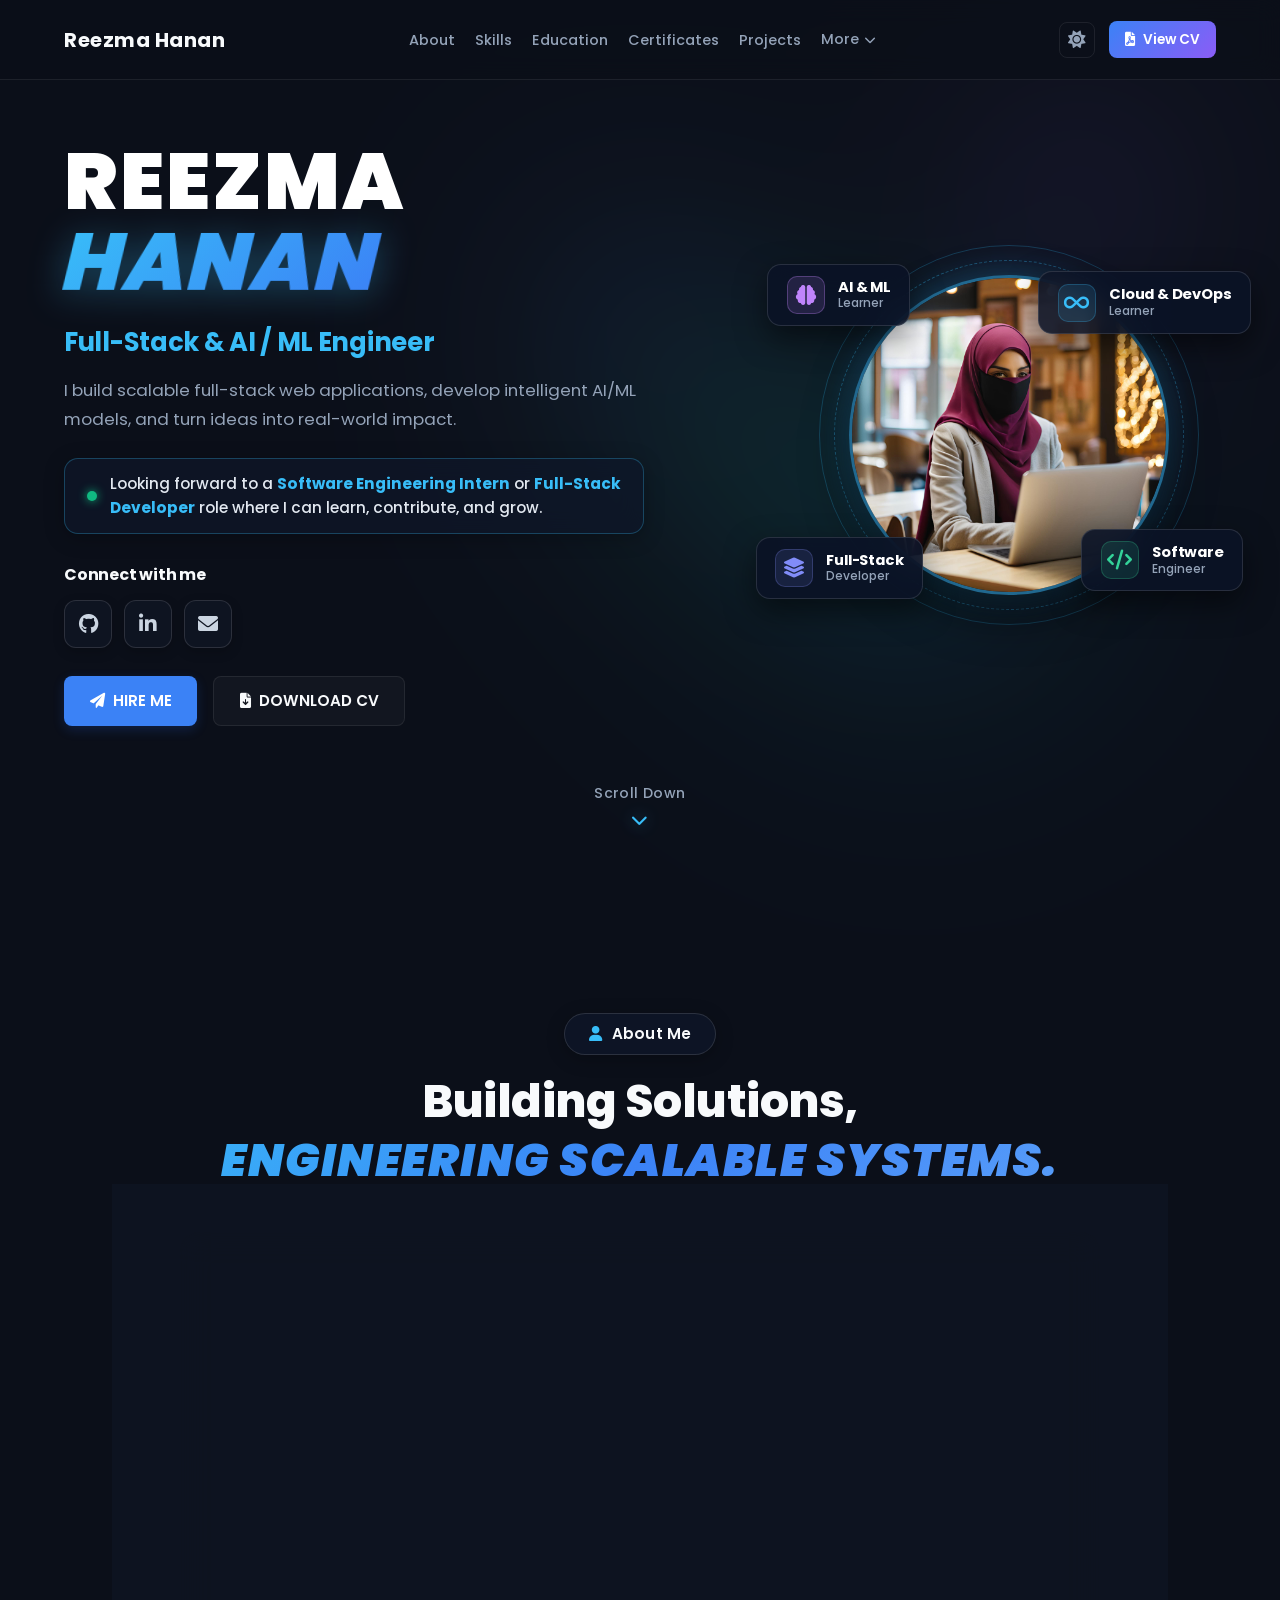
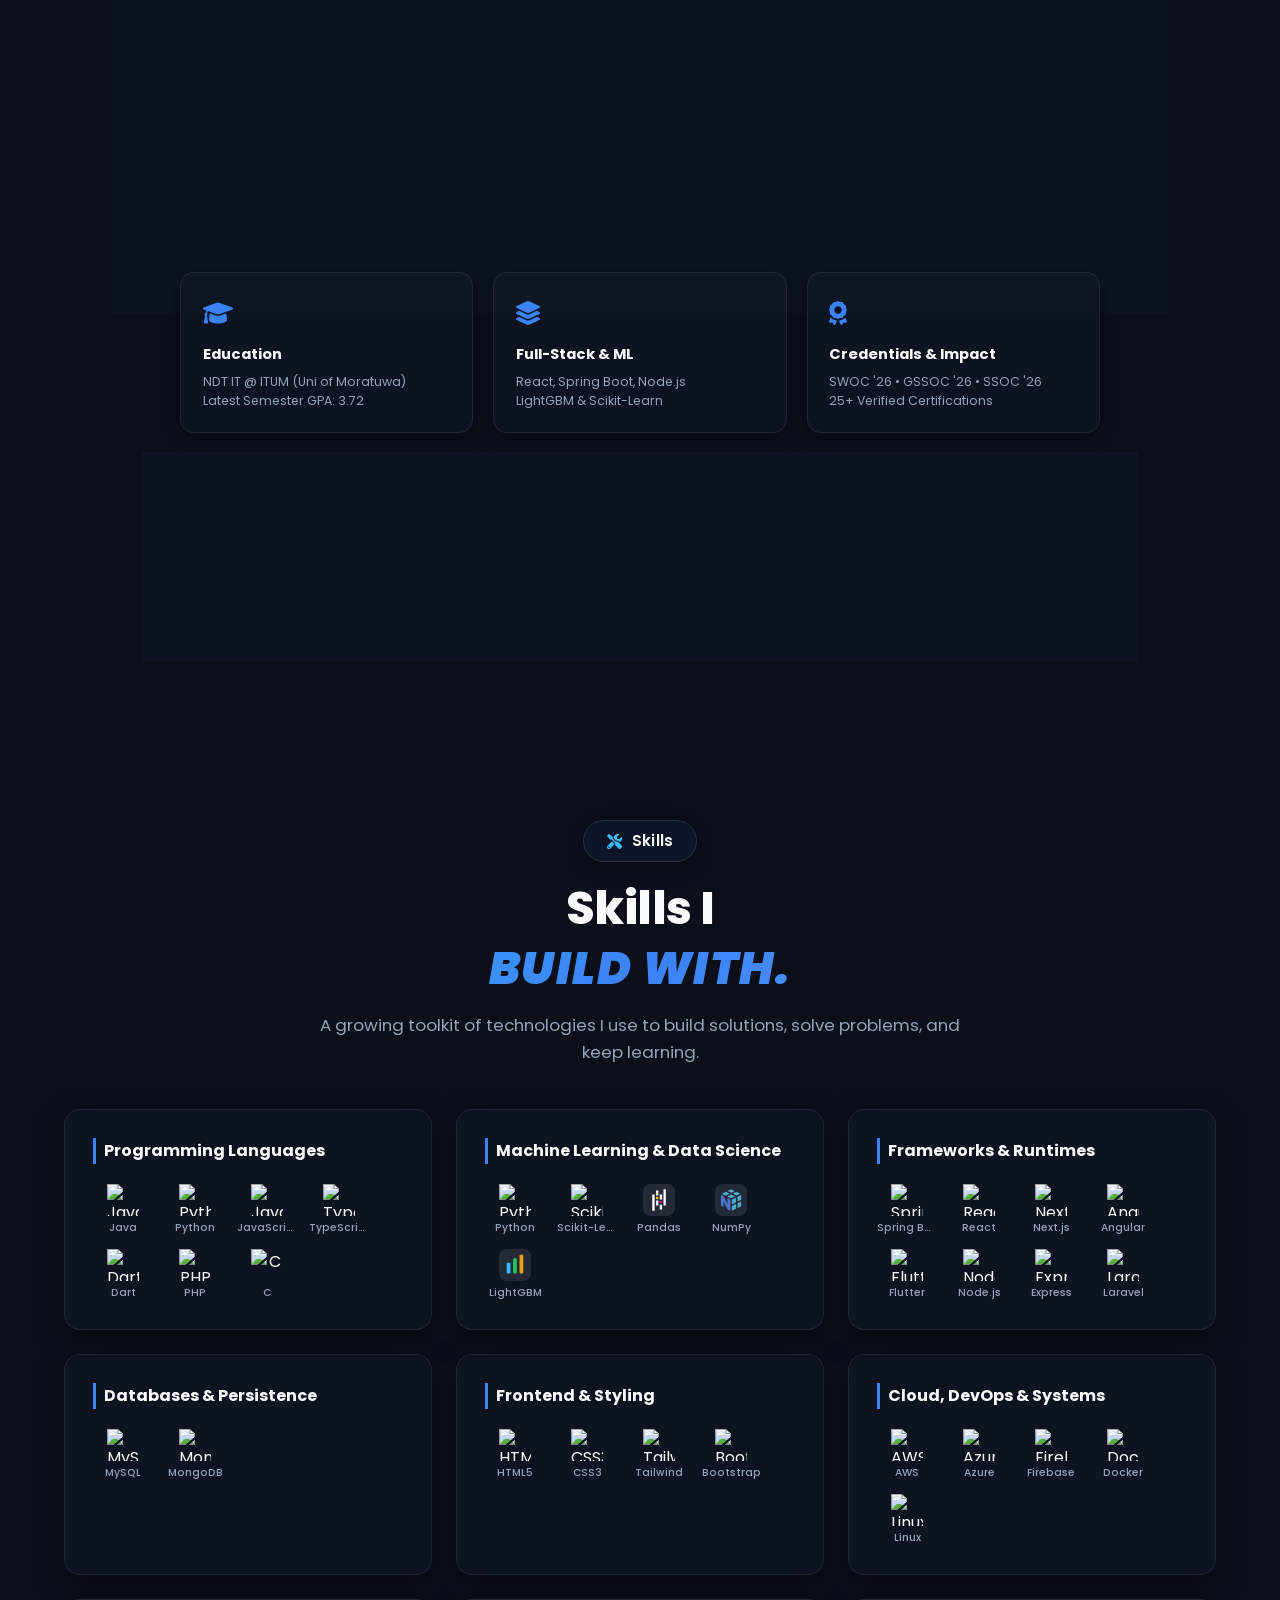
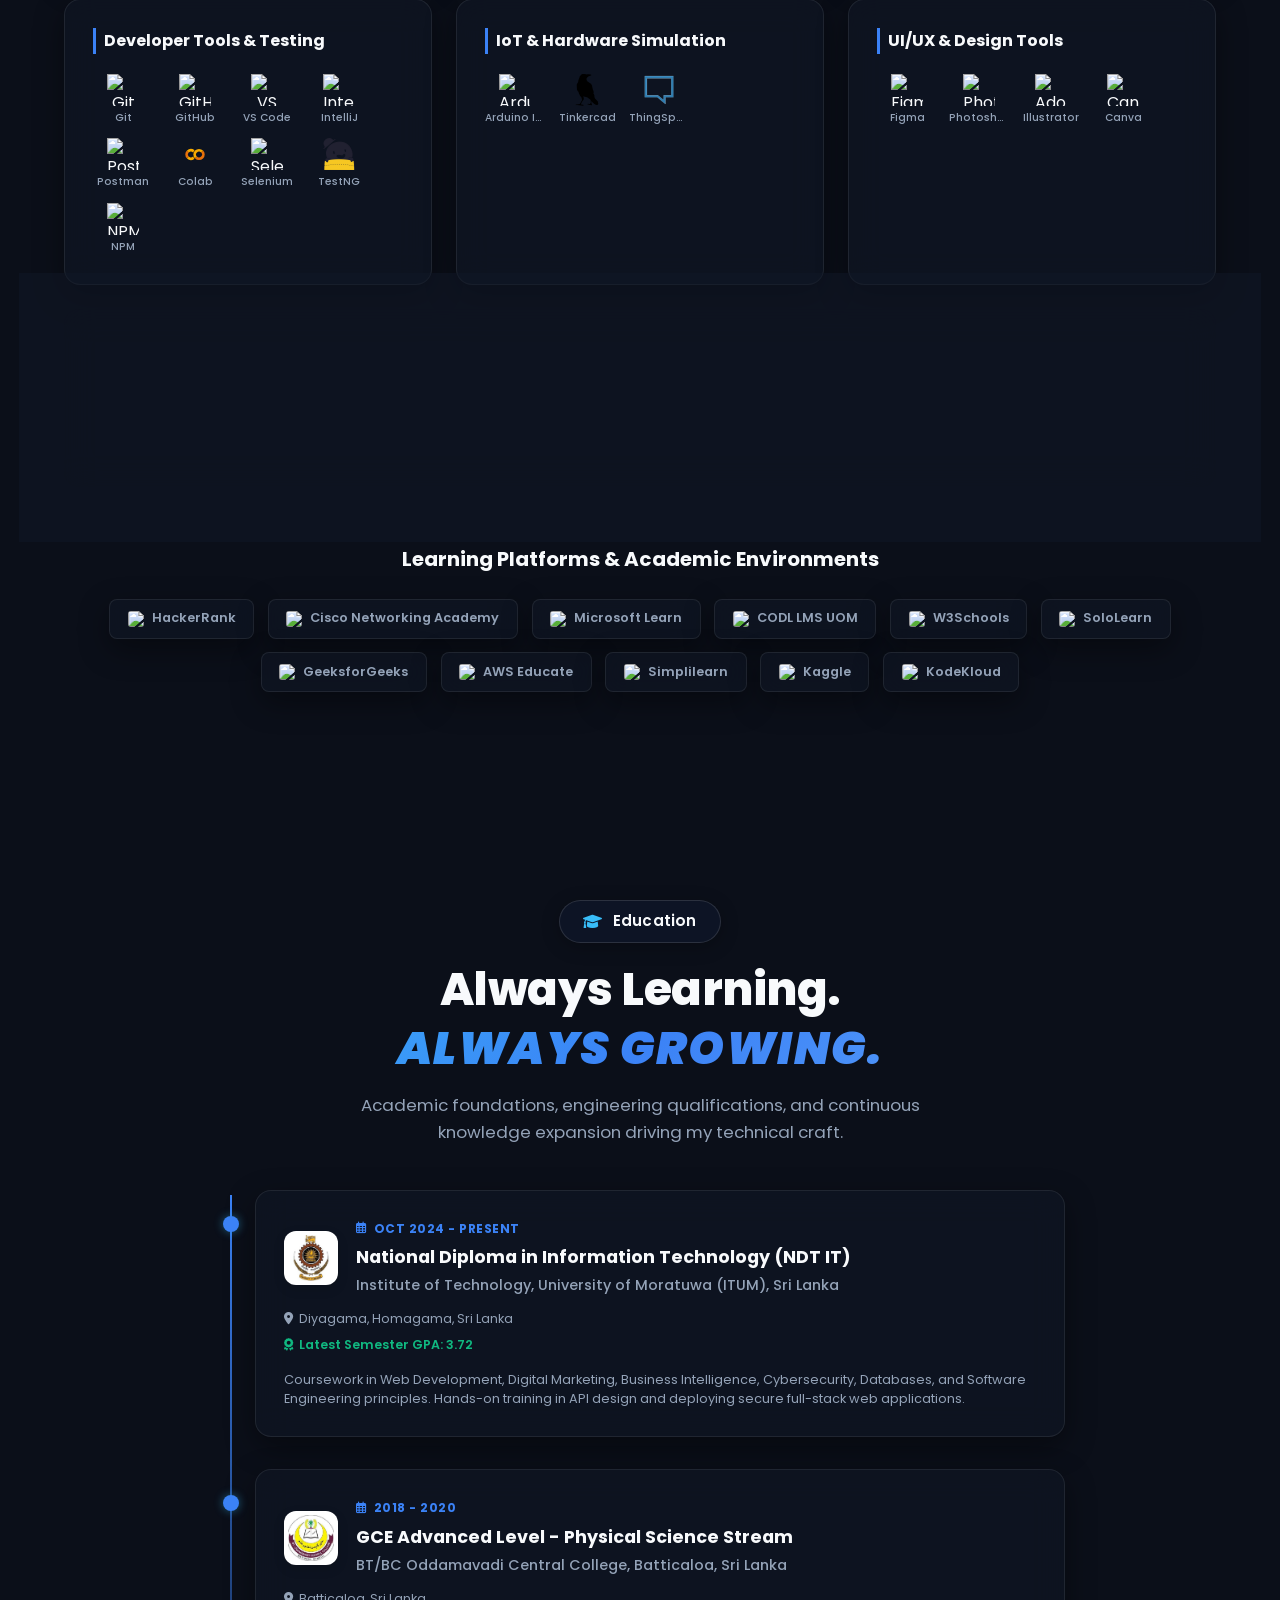
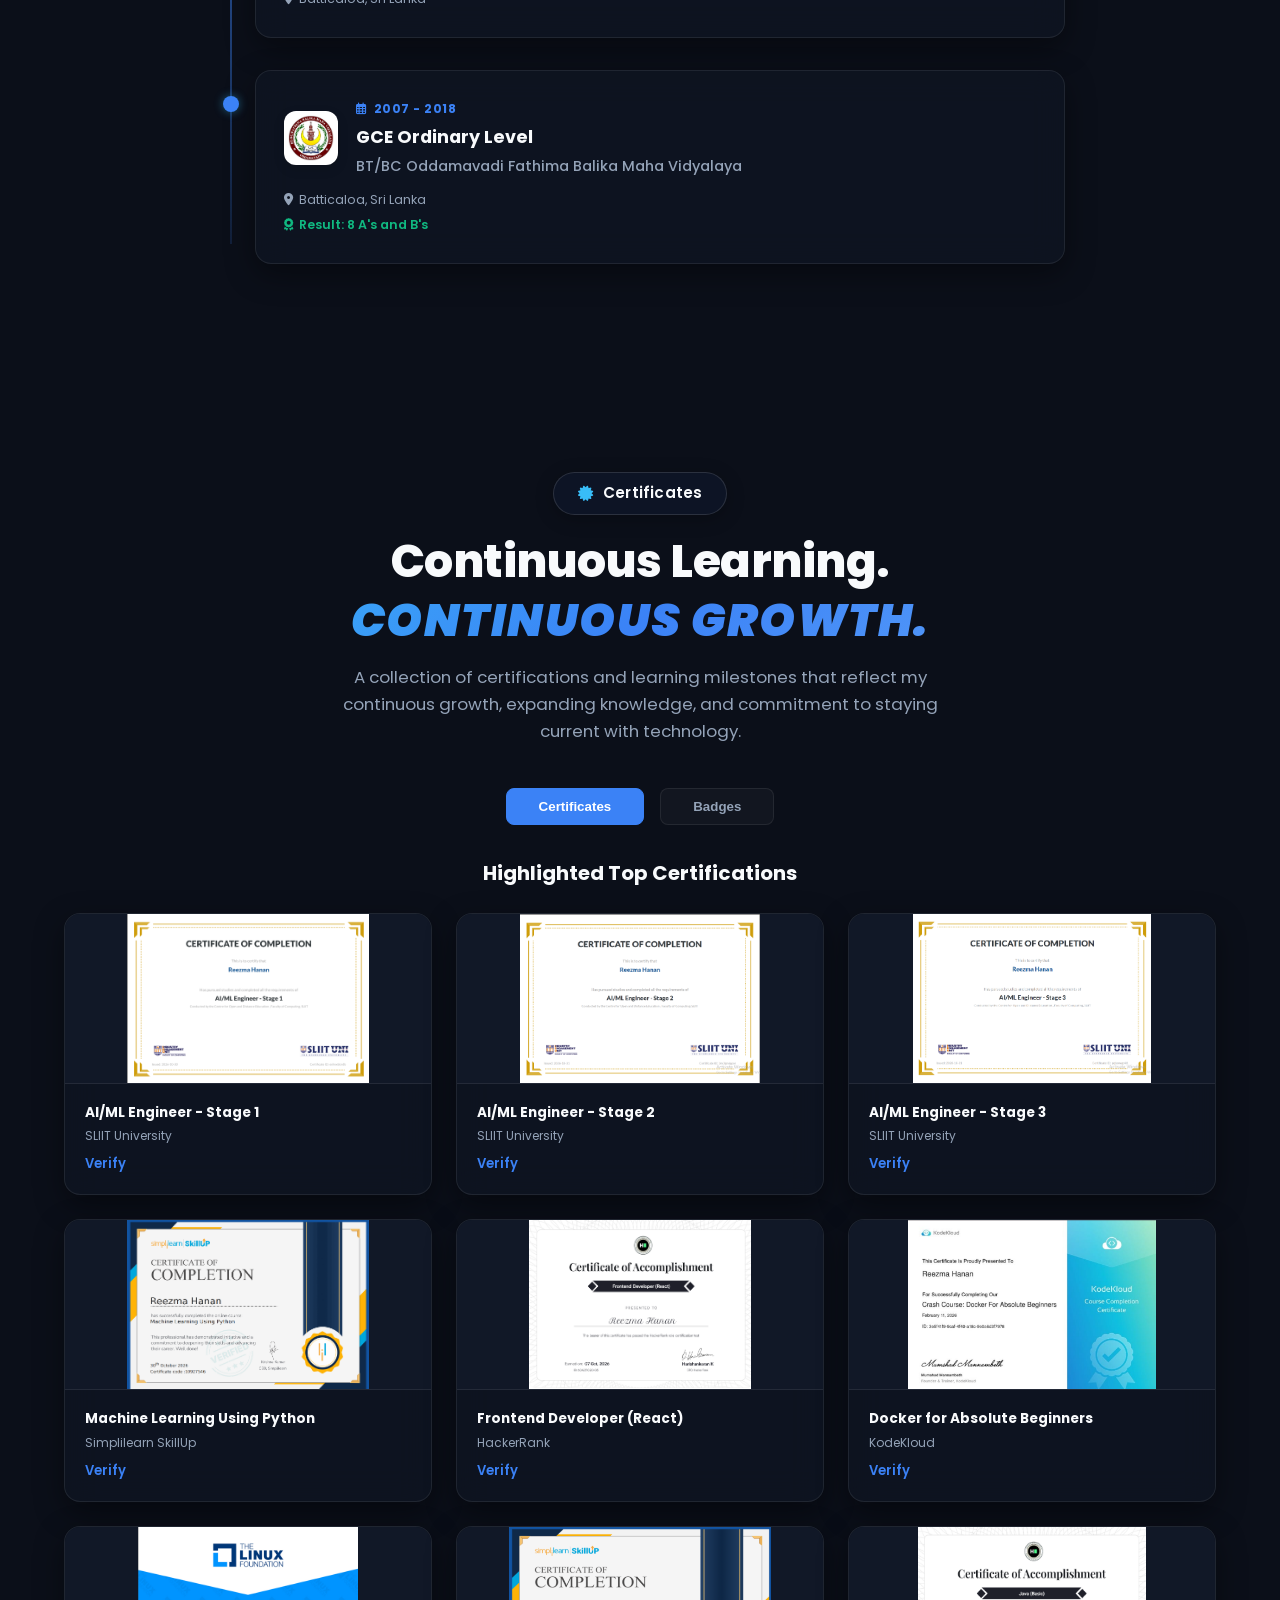
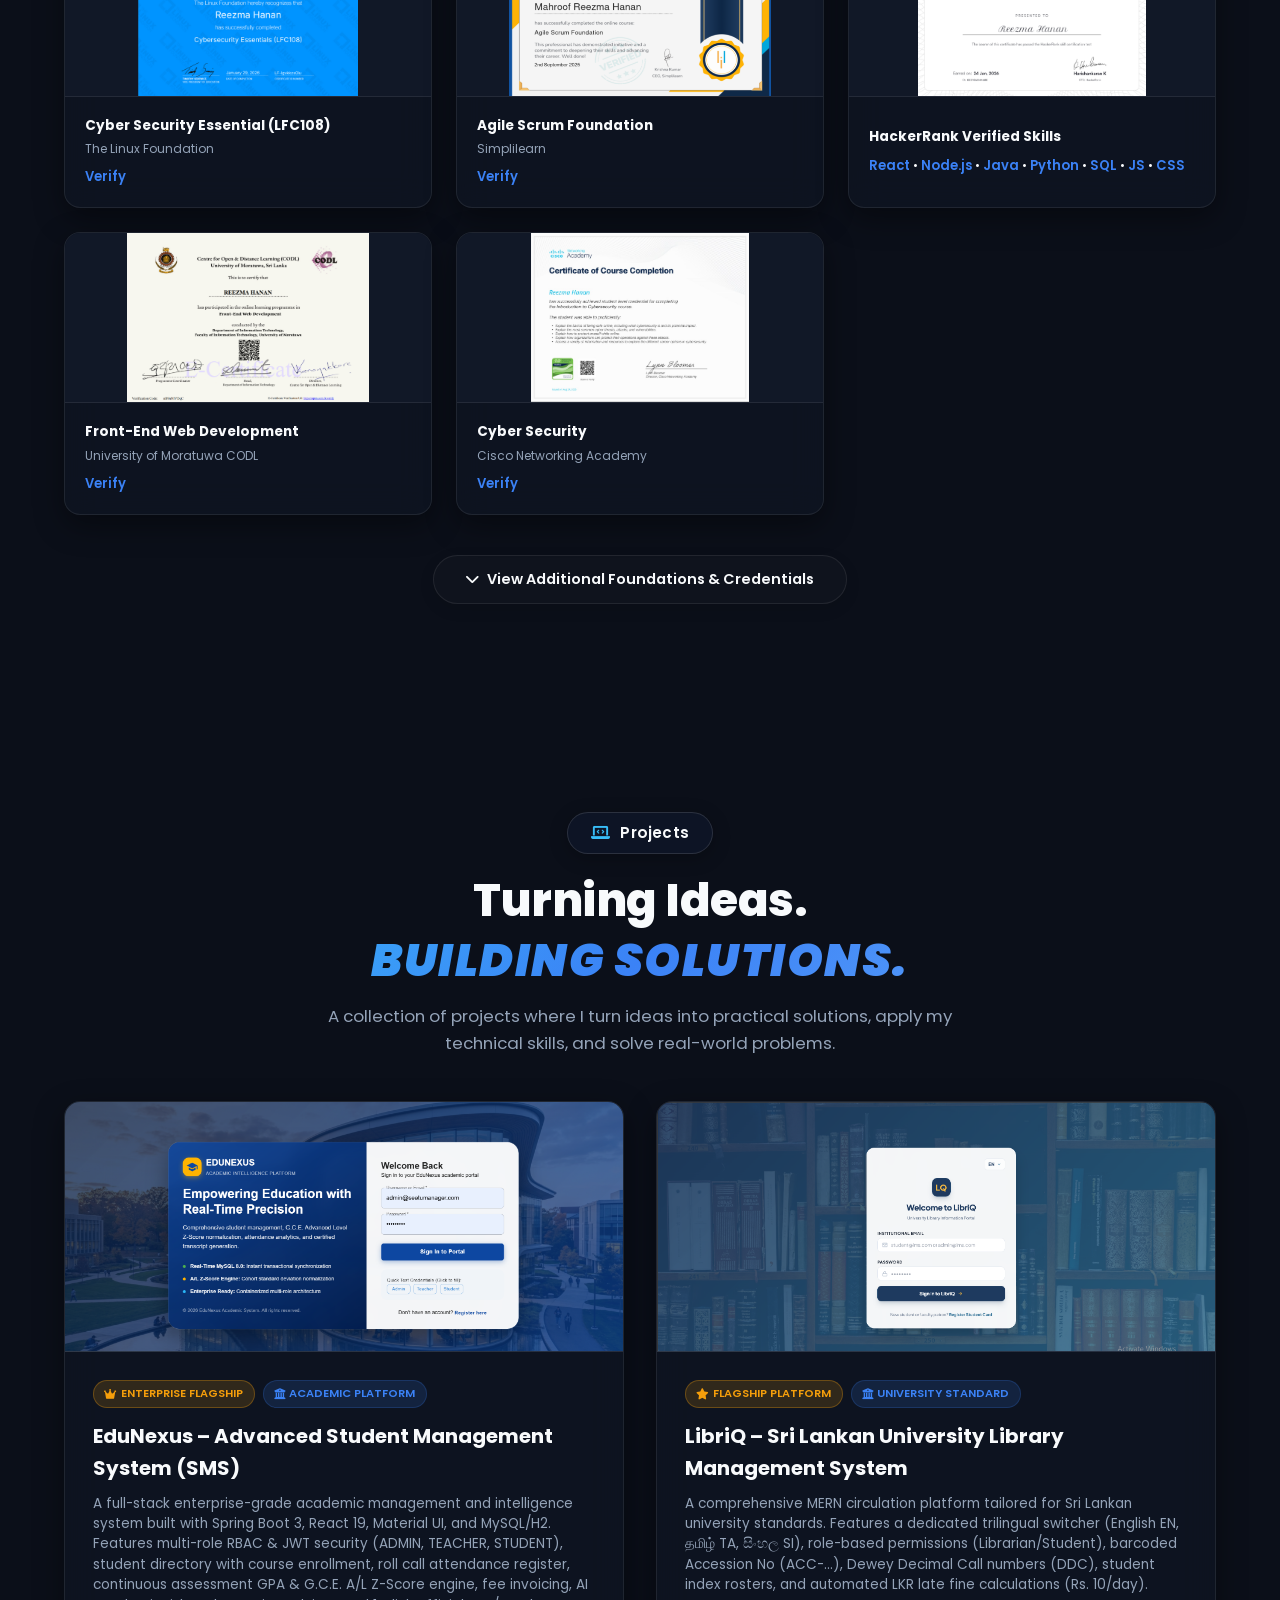
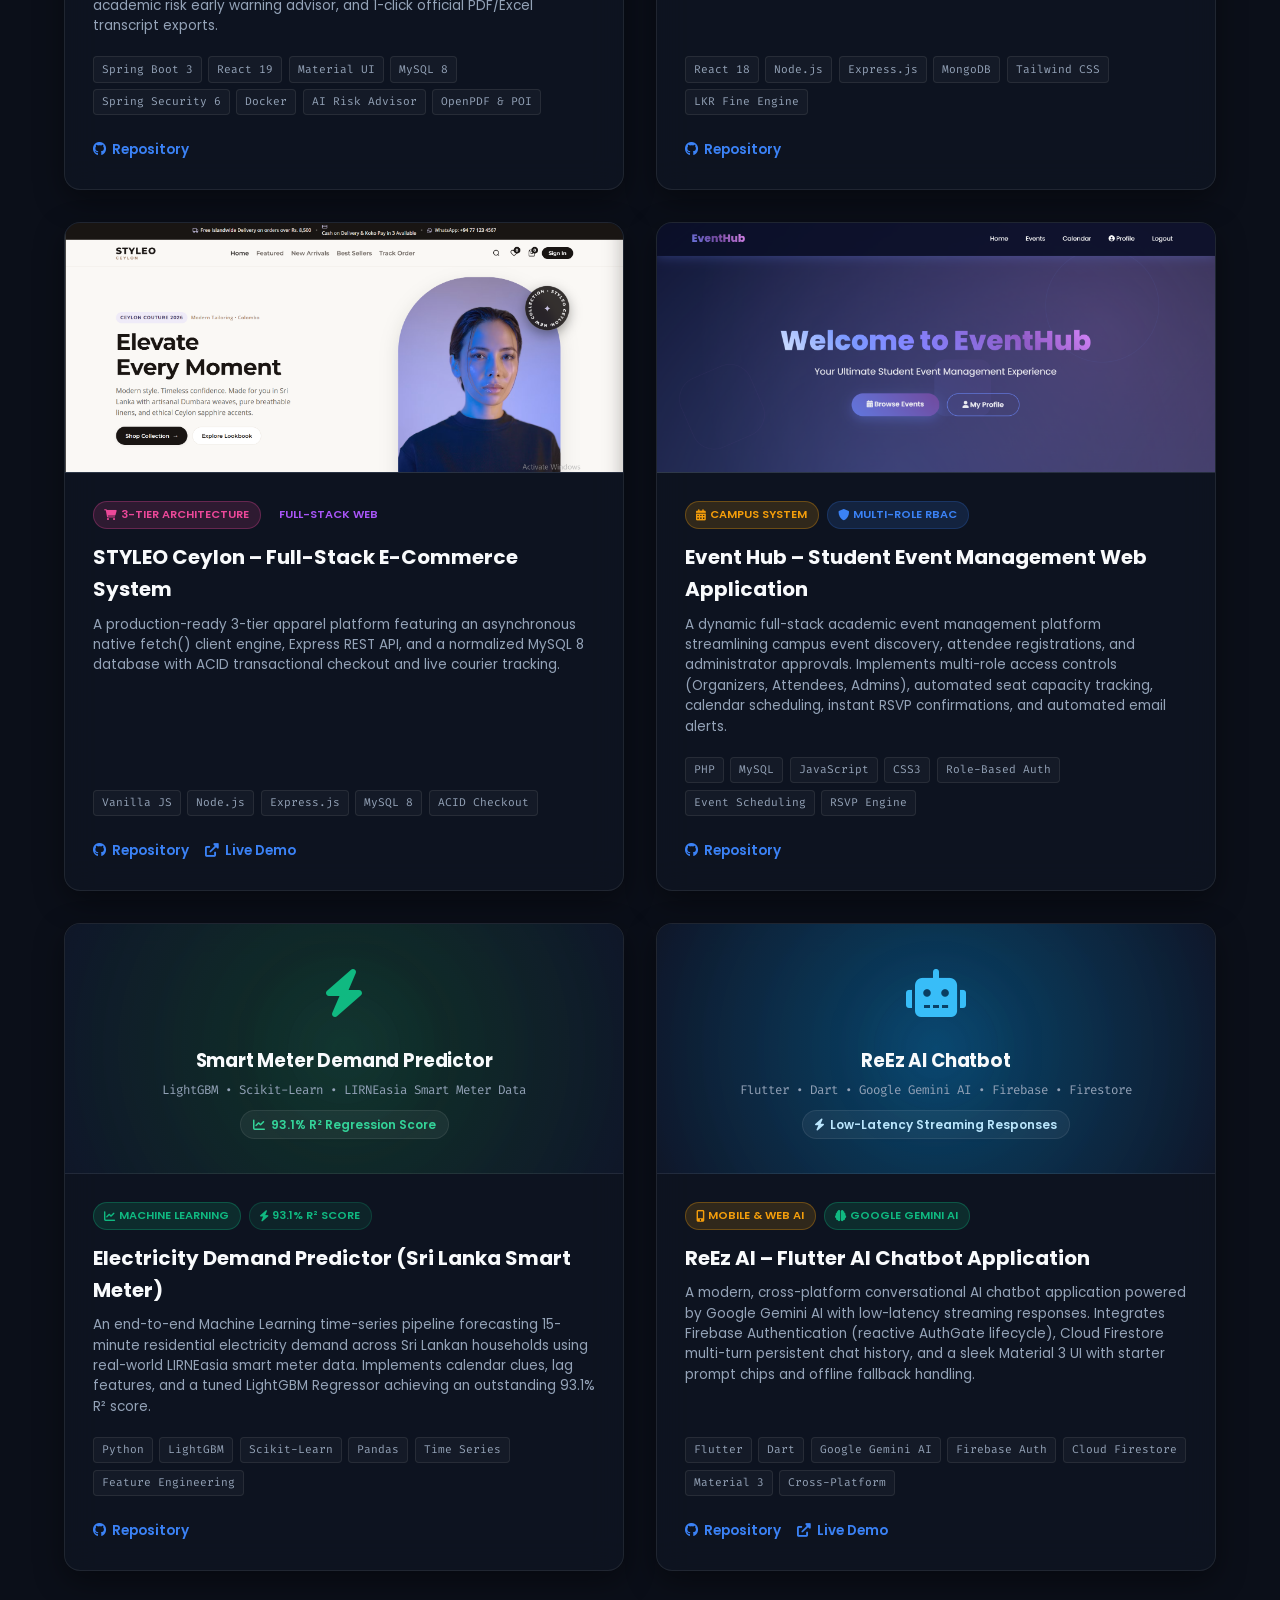
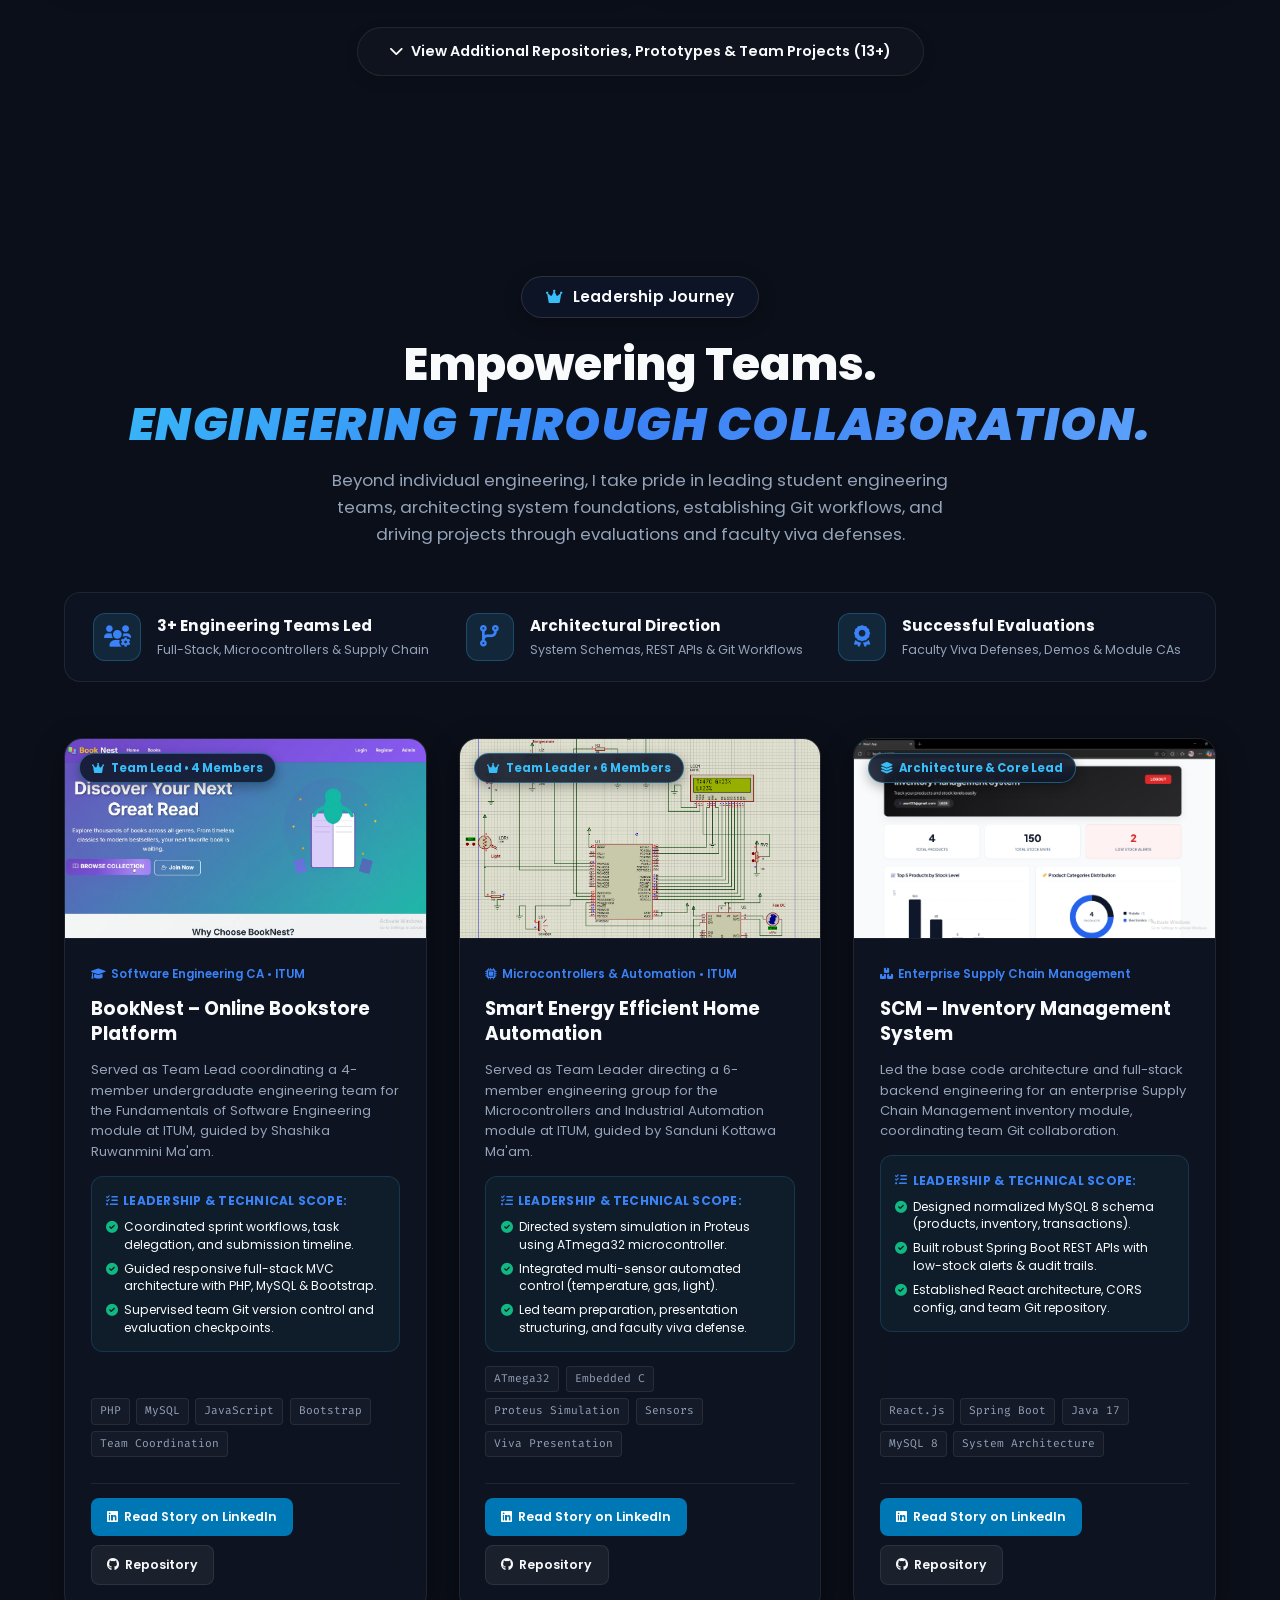
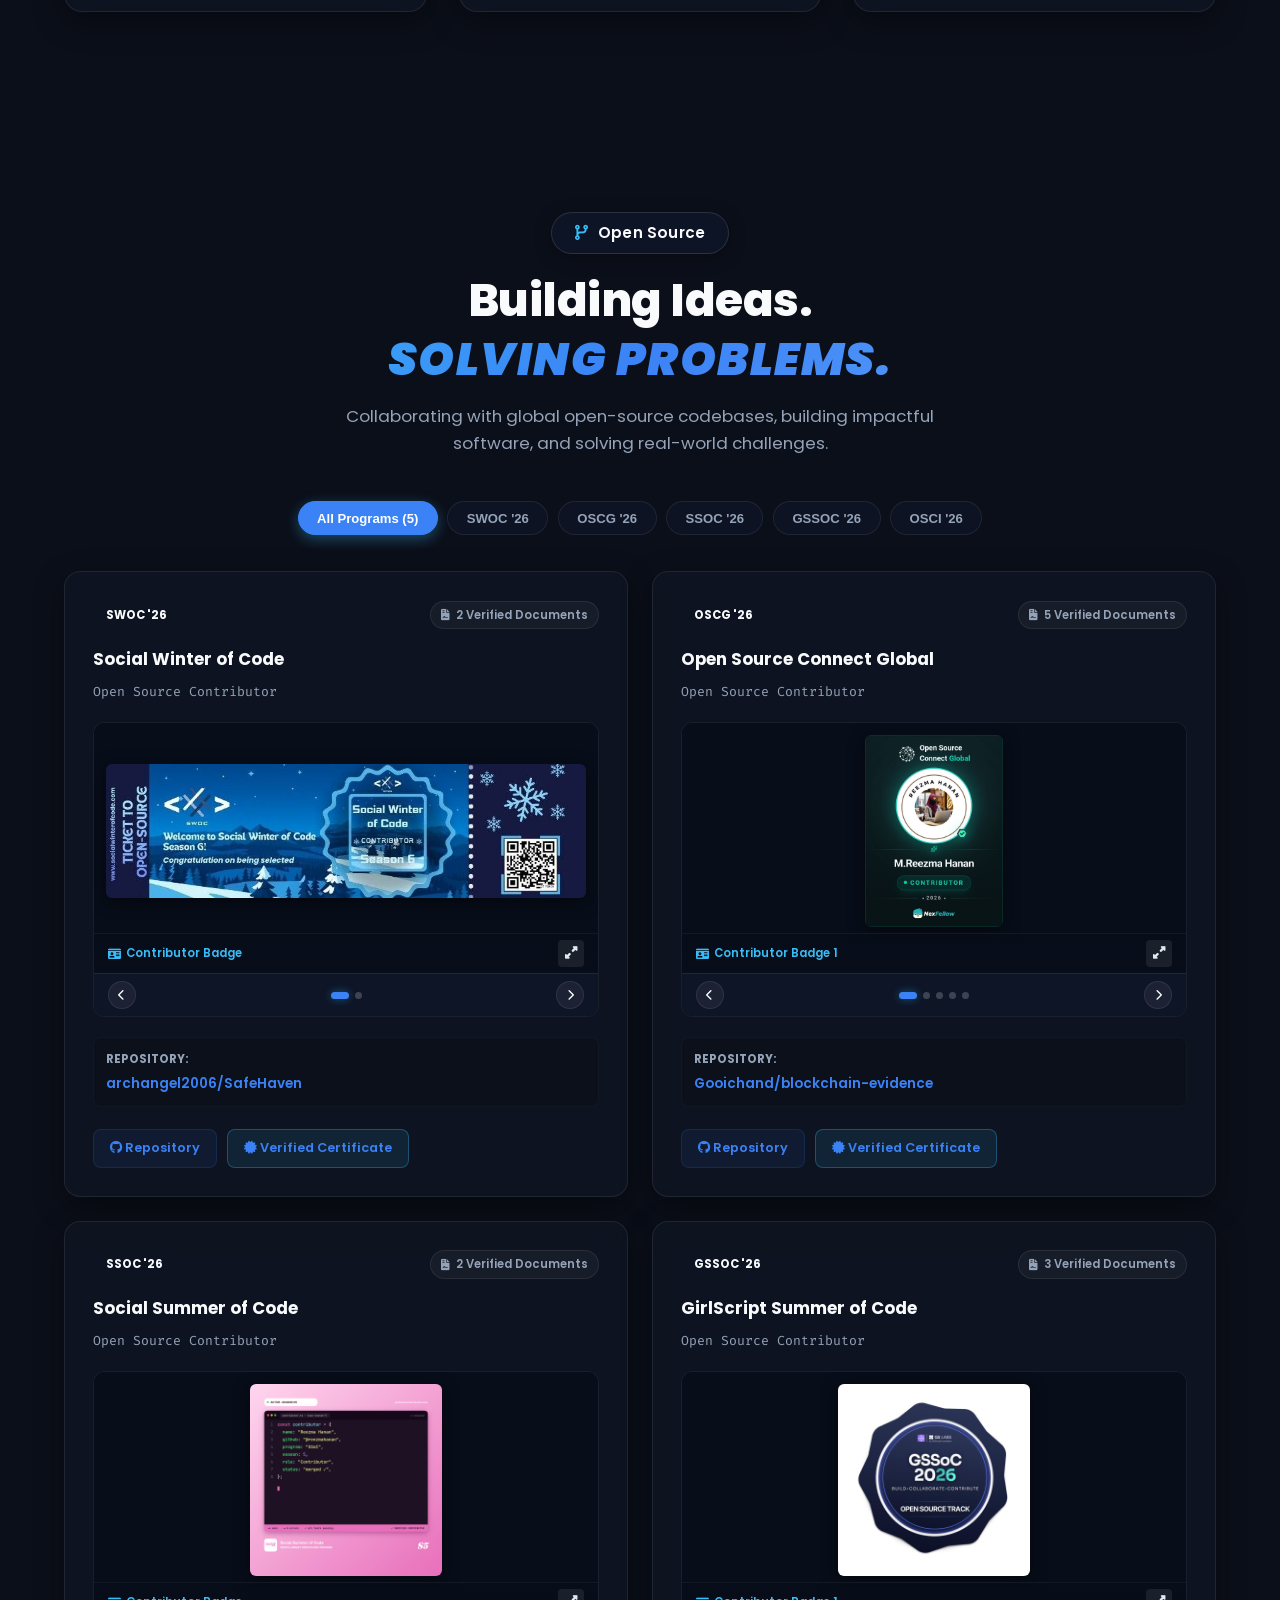
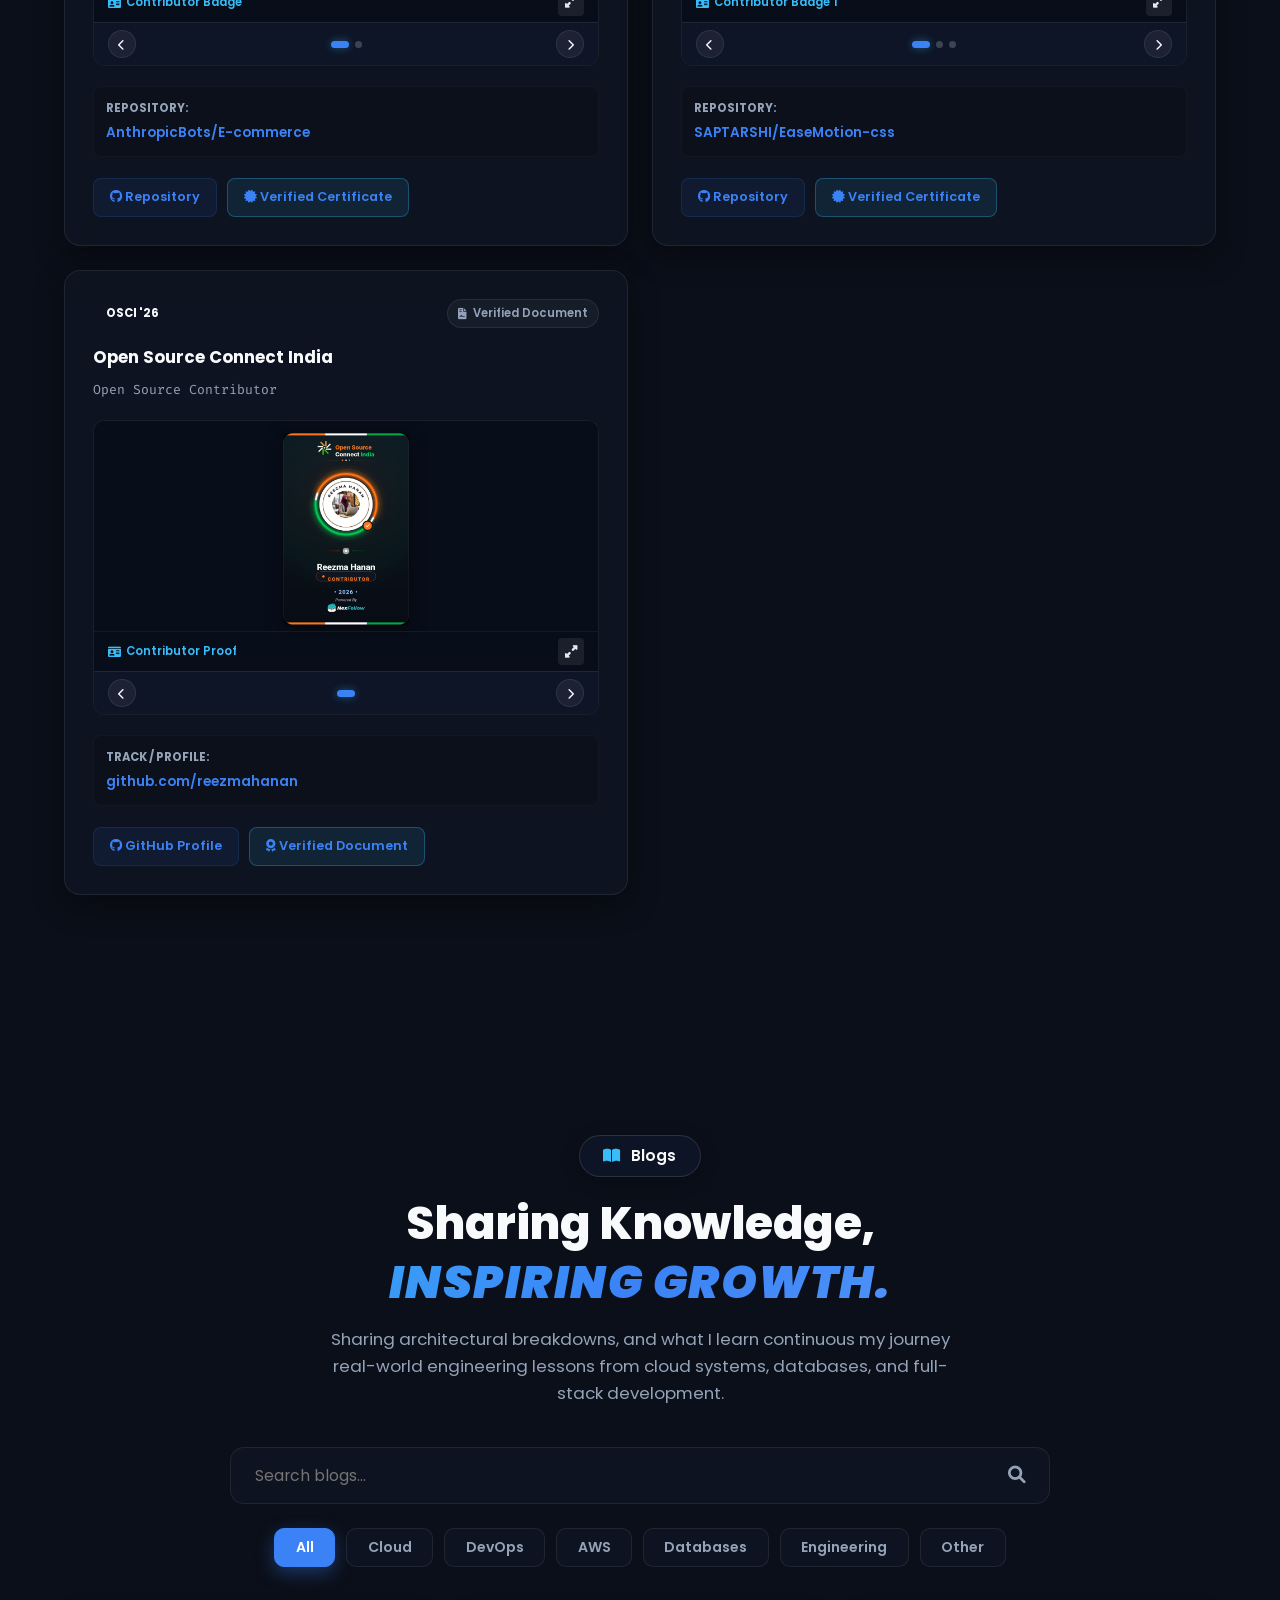
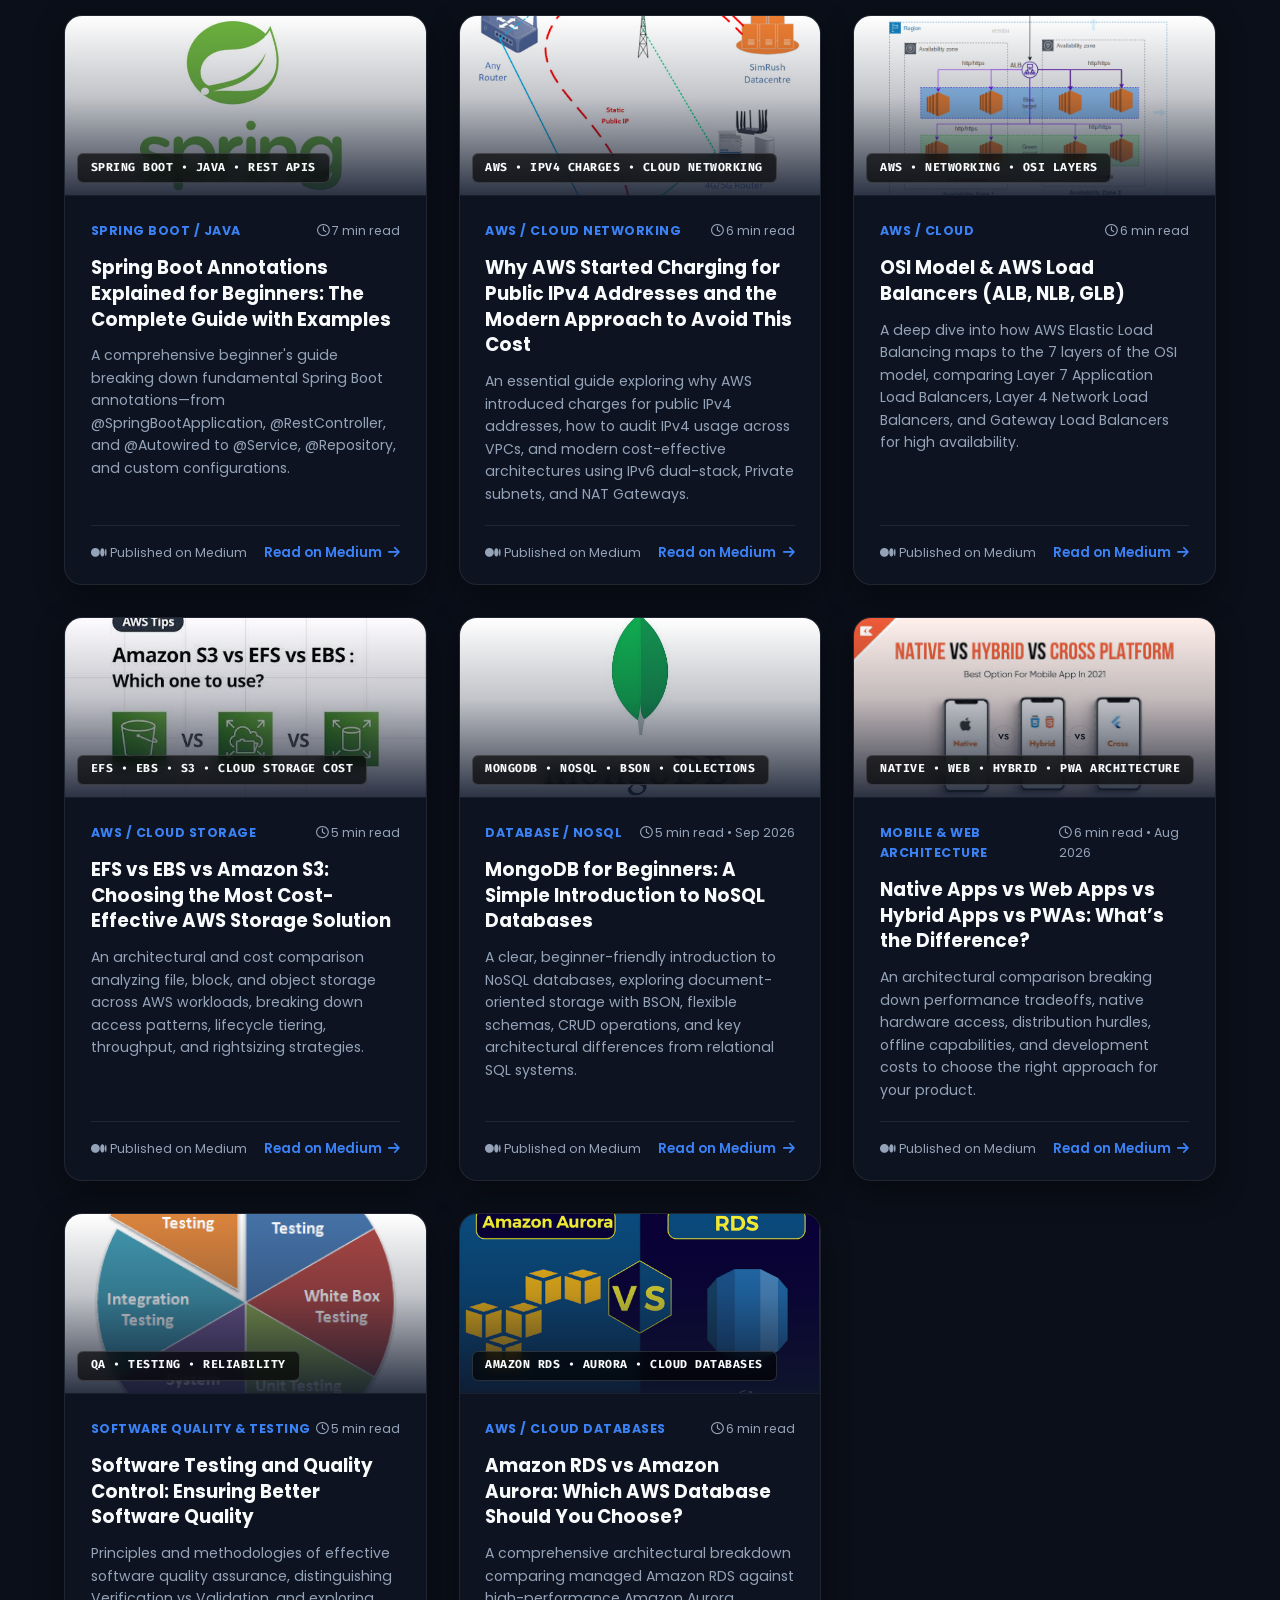
==== commit 7ca5a631: "fix: remove remaining duplicate certificates from additional credentials list" ====
--- a/index.html
+++ b/index.html
@@ -745,22 +745,6 @@
                             </div>
 
                             <div class="certs-list-grid" style="margin-top: 1.5rem;">
-                                <div class="cert-list-row card" data-cat="web">
-                                    <strong>Frontend Developer (React)</strong>
-                                    <span>HackerRank</span>
-                                    <div class="cert-row-links">
-                                        <a href="screenshots/FrontendDeveloper (React).png" target="_blank" class="cert-view-btn"><i class="fas fa-image"></i> View</a>
-                                        <a href="https://www.hackerrank.com/certificates/6cae31c2c403" target="_blank" class="verify-link">Verify <i class="fas fa-external-link-alt"></i></a>
-                                    </div>
-                                </div>
-                                <div class="cert-list-row card" data-cat="web">
-                                    <strong>Node.js (Basic)</strong>
-                                    <span>HackerRank</span>
-                                    <div class="cert-row-links">
-                                        <a href="screenshots/Node.js(Basic).png" target="_blank" class="cert-view-btn"><i class="fas fa-image"></i> View</a>
-                                        <a href="https://www.hackerrank.com/certificates/c4f275cc19e0" target="_blank" class="verify-link">Verify <i class="fas fa-external-link-alt"></i></a>
-                                    </div>
-                                </div>
                                 <div class="cert-list-row card" data-cat="prog">
                                     <strong>Python for Beginners</strong>
                                     <span>UOM CODL</span>
@@ -825,22 +809,6 @@
                                         <a href="https://learn.microsoft.com/en-us/users/reezmahanan-2643/achievements/print/3a5apq2h" target="_blank" class="verify-link">Verify <i class="fas fa-external-link-alt"></i></a>
                                     </div>
                                 </div>
-                                <div class="cert-list-row card" data-cat="sec">
-                                    <strong>Cyber Security</strong>
-                                    <span>Cisco Networking Academy</span>
-                                    <div class="cert-row-links">
-                                        <a href="screenshots/introductio to cybersecurity-cisco.png" target="_blank" class="cert-view-btn"><i class="fas fa-image"></i> View</a>
-                                        <a href="https://www.credly.com/badges/e39f3377-2df8-409a-a9ed-42e869c1d511" target="_blank" class="verify-link">Verify <i class="fas fa-external-link-alt"></i></a>
-                                    </div>
-                                </div>
-                                <div class="cert-list-row card" data-cat="tools">
-                                    <strong>Agile Scrum Foundation</strong>
-                                    <span>Simplilearn</span>
-                                    <div class="cert-row-links">
-                                        <a href="screenshots/agile scrum fountation.png" target="_blank" class="cert-view-btn"><i class="fas fa-image"></i> View</a>
-                                        <a href="https://simpli-web.app.link/e/pxITlA1Tb0b" target="_blank" class="verify-link">Verify <i class="fas fa-external-link-alt"></i></a>
-                                    </div>
-                                </div>
                                 <div class="cert-list-row card" data-cat="web">
                                     <strong>UI/UX for Beginners</strong>
                                     <span>Great Learning Academy</span>
@@ -945,36 +913,12 @@
                                         <a href="https://www.sololearn.com/certificates/CC-8BTBXIXY" target="_blank" class="verify-link">Verify <i class="fas fa-external-link-alt"></i></a>
                                     </div>
                                 </div>
-                                <div class="cert-list-row card" data-cat="web">
-                                    <strong>Front-End Web Development</strong>
-                                    <span>UOM CODL</span>
-                                    <div class="cert-row-links">
-                                        <a href="screenshots/front end web develoment.png" target="_blank" class="cert-view-btn"><i class="fas fa-image"></i> View</a>
-                                        <a href="https://open.uom.lk/lms/mod/customcert/view.php?id=839&downloadown=1" target="_blank" class="verify-link">Verify <i class="fas fa-external-link-alt"></i></a>
-                                    </div>
-                                </div>
-                                <div class="cert-list-row card" data-cat="sec">
-                                    <strong>Cyber Security Essential(LFC108)</strong>
-                                    <span>The Linux Foundation</span>
-                                    <div class="cert-row-links">
-                                        <a href="screenshots/cyber security essentials.png" target="_blank" class="cert-view-btn"><i class="fas fa-image"></i> View</a>
-                                        <a href="https://ti-user-certificates.s3.amazonaws.com/e0df7fbf-a057-42af-8a1f-590912be5460/0508ad4c-dfe7-4044-b2f4-145bc0c3aad5-reezma-hanan-1fee3867-40b6-4d53-a0d2-c7e97ccb3f29-certificate.pdf" target="_blank" class="verify-link">Verify <i class="fas fa-external-link-alt"></i></a>
-                                    </div>
-                                </div>
                                 <div class="cert-list-row card" data-cat="tools">
                                     <strong>Hands-On Introduction to Git with GitHub</strong>
                                     <span>Udemy</span>
                                     <div class="cert-row-links">
                                         <a href="screenshots/introductiom to git with github.png" target="_blank" class="cert-view-btn"><i class="fas fa-image"></i> View</a>
                                         <a href="https://www.udemy.com/certificate/UC-4fca5676-ab20-4973-89c1-77ad87df7e8f/" target="_blank" class="verify-link">Verify <i class="fas fa-external-link-alt"></i></a>
-                                    </div>
-                                </div>
-                                <div class="cert-list-row card" data-cat="tools">
-                                    <strong>Docker for Absolute Beginner</strong>
-                                    <span>KodeKloud</span>
-                                    <div class="cert-row-links">
-                                        <a href="screenshots/docker for beginners.png" target="_blank" class="cert-view-btn"><i class="fas fa-image"></i> View</a>
-                                        <a href="https://learn.kodekloud.com/learn/certificate/3e5f41f9-9caf-4f40-a18c-9e0a6d3f7978" target="_blank" class="verify-link">Verify <i class="fas fa-external-link-alt"></i></a>
                                     </div>
                                 </div>
                             </div>
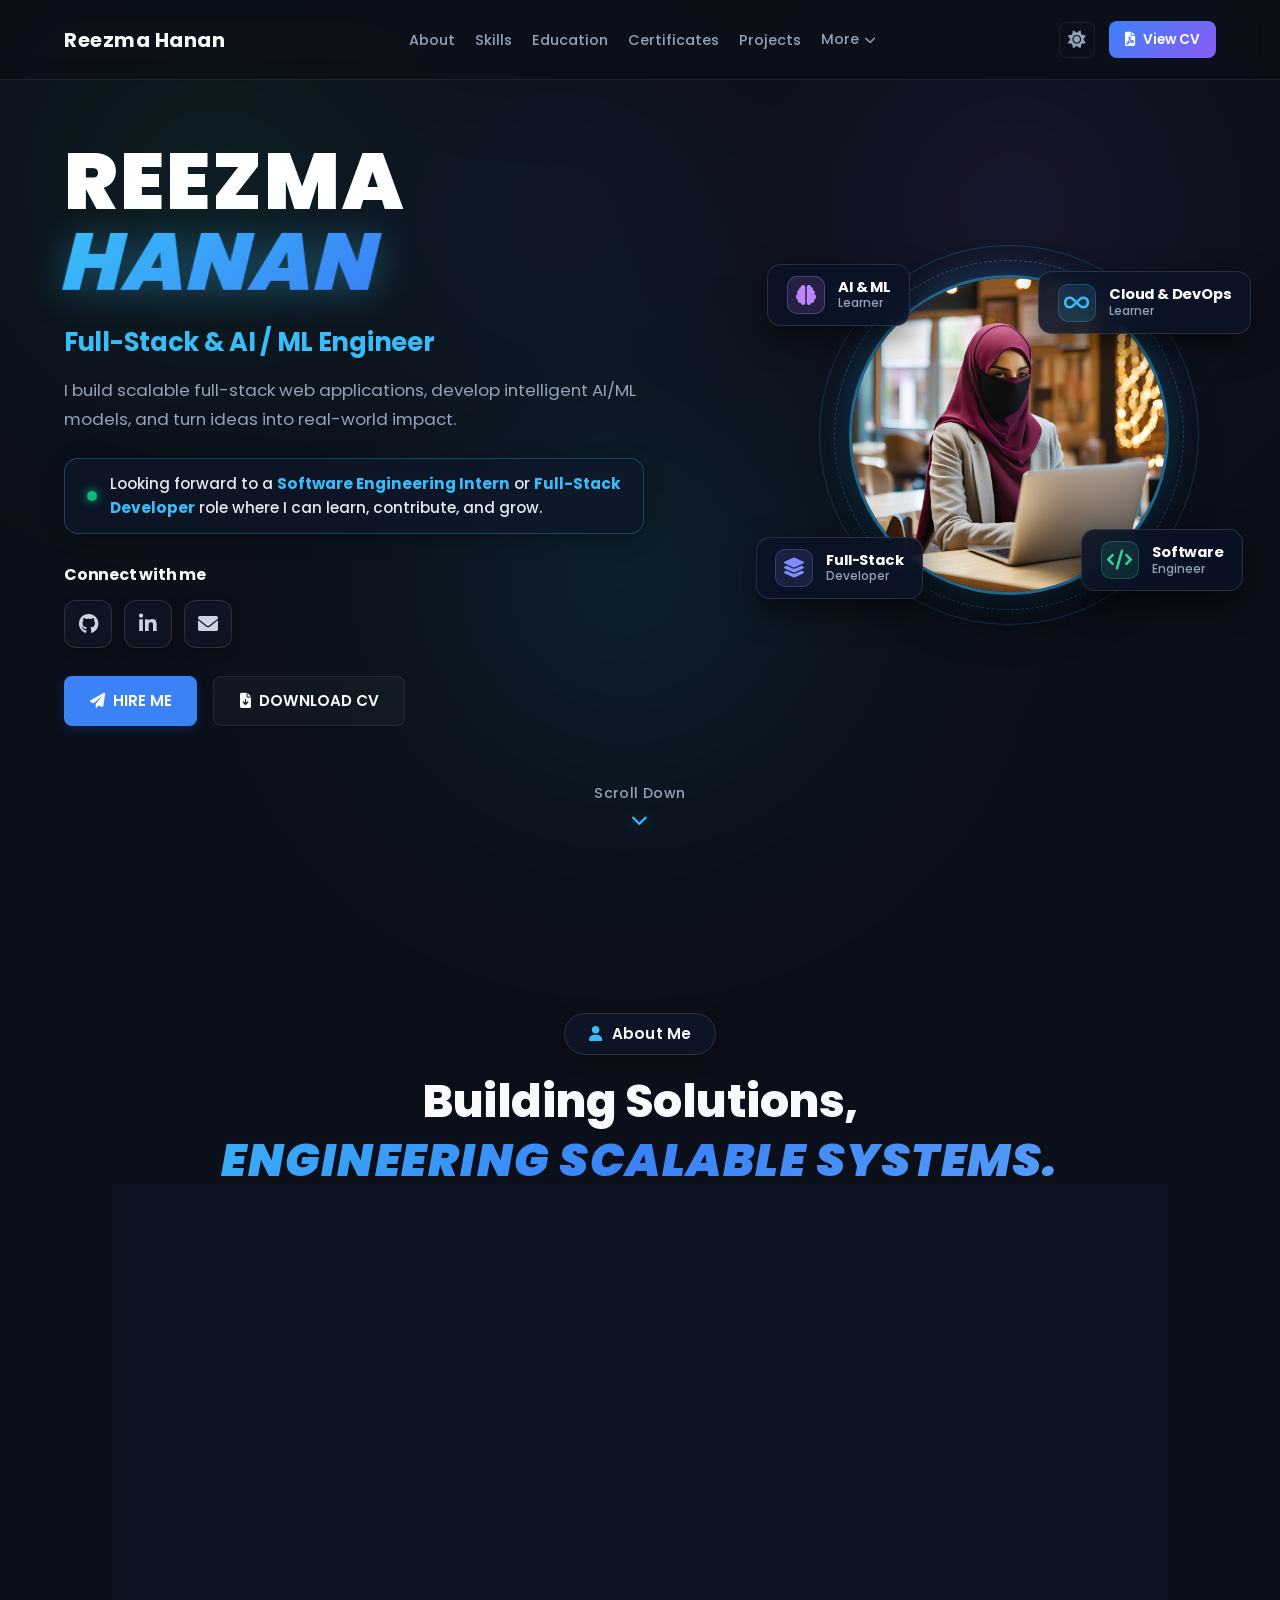
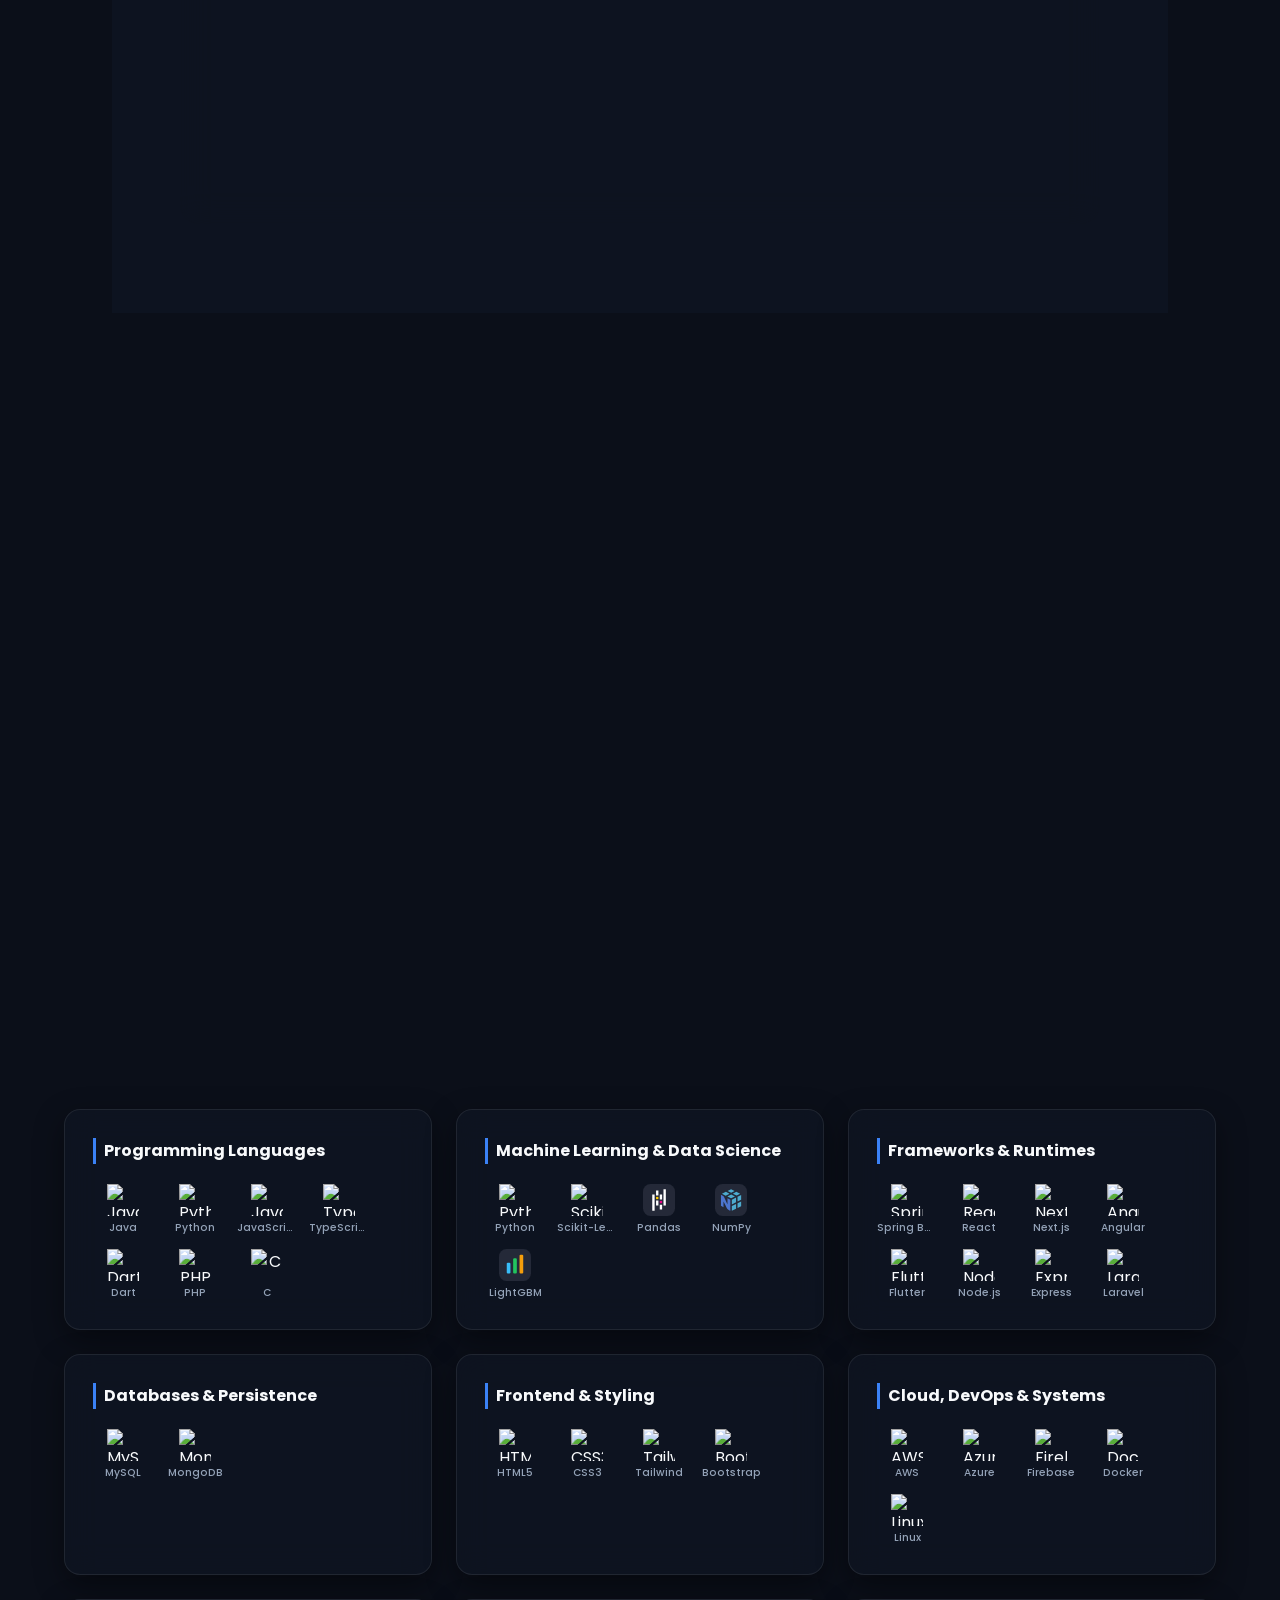
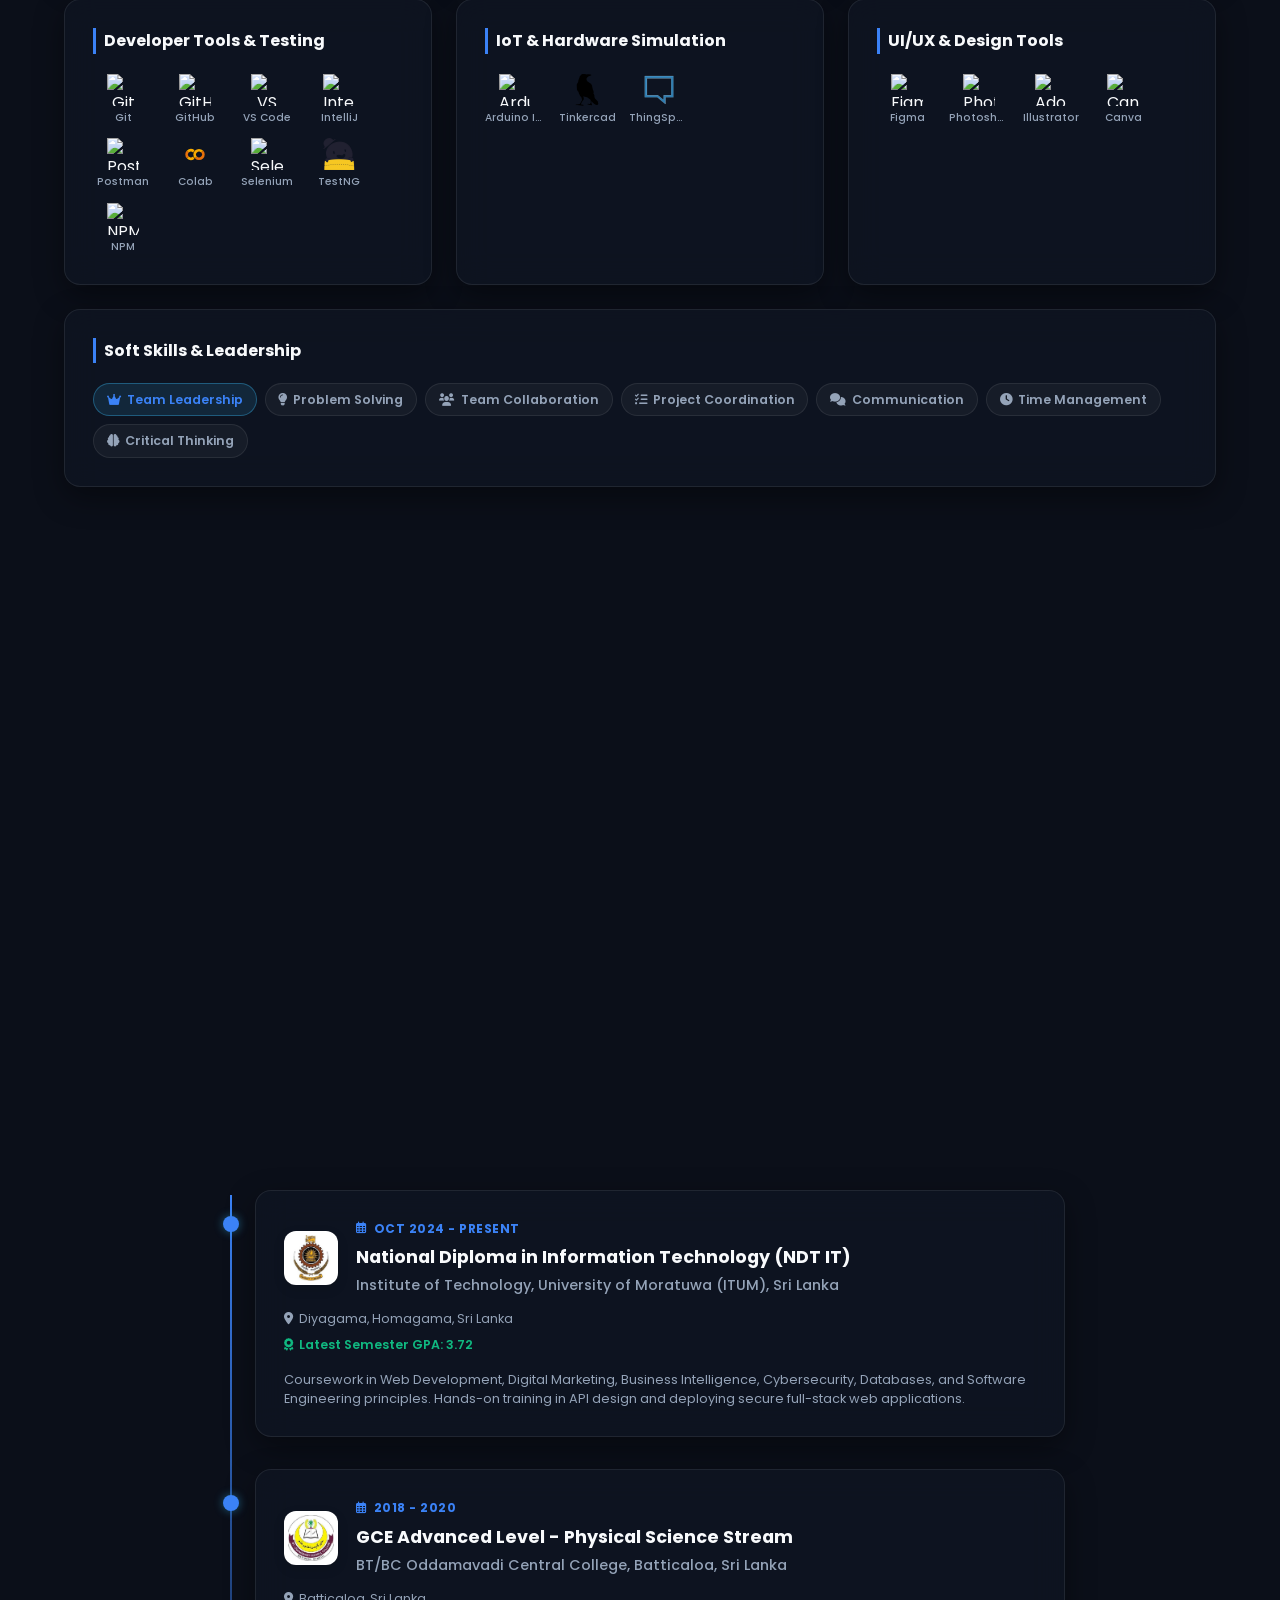
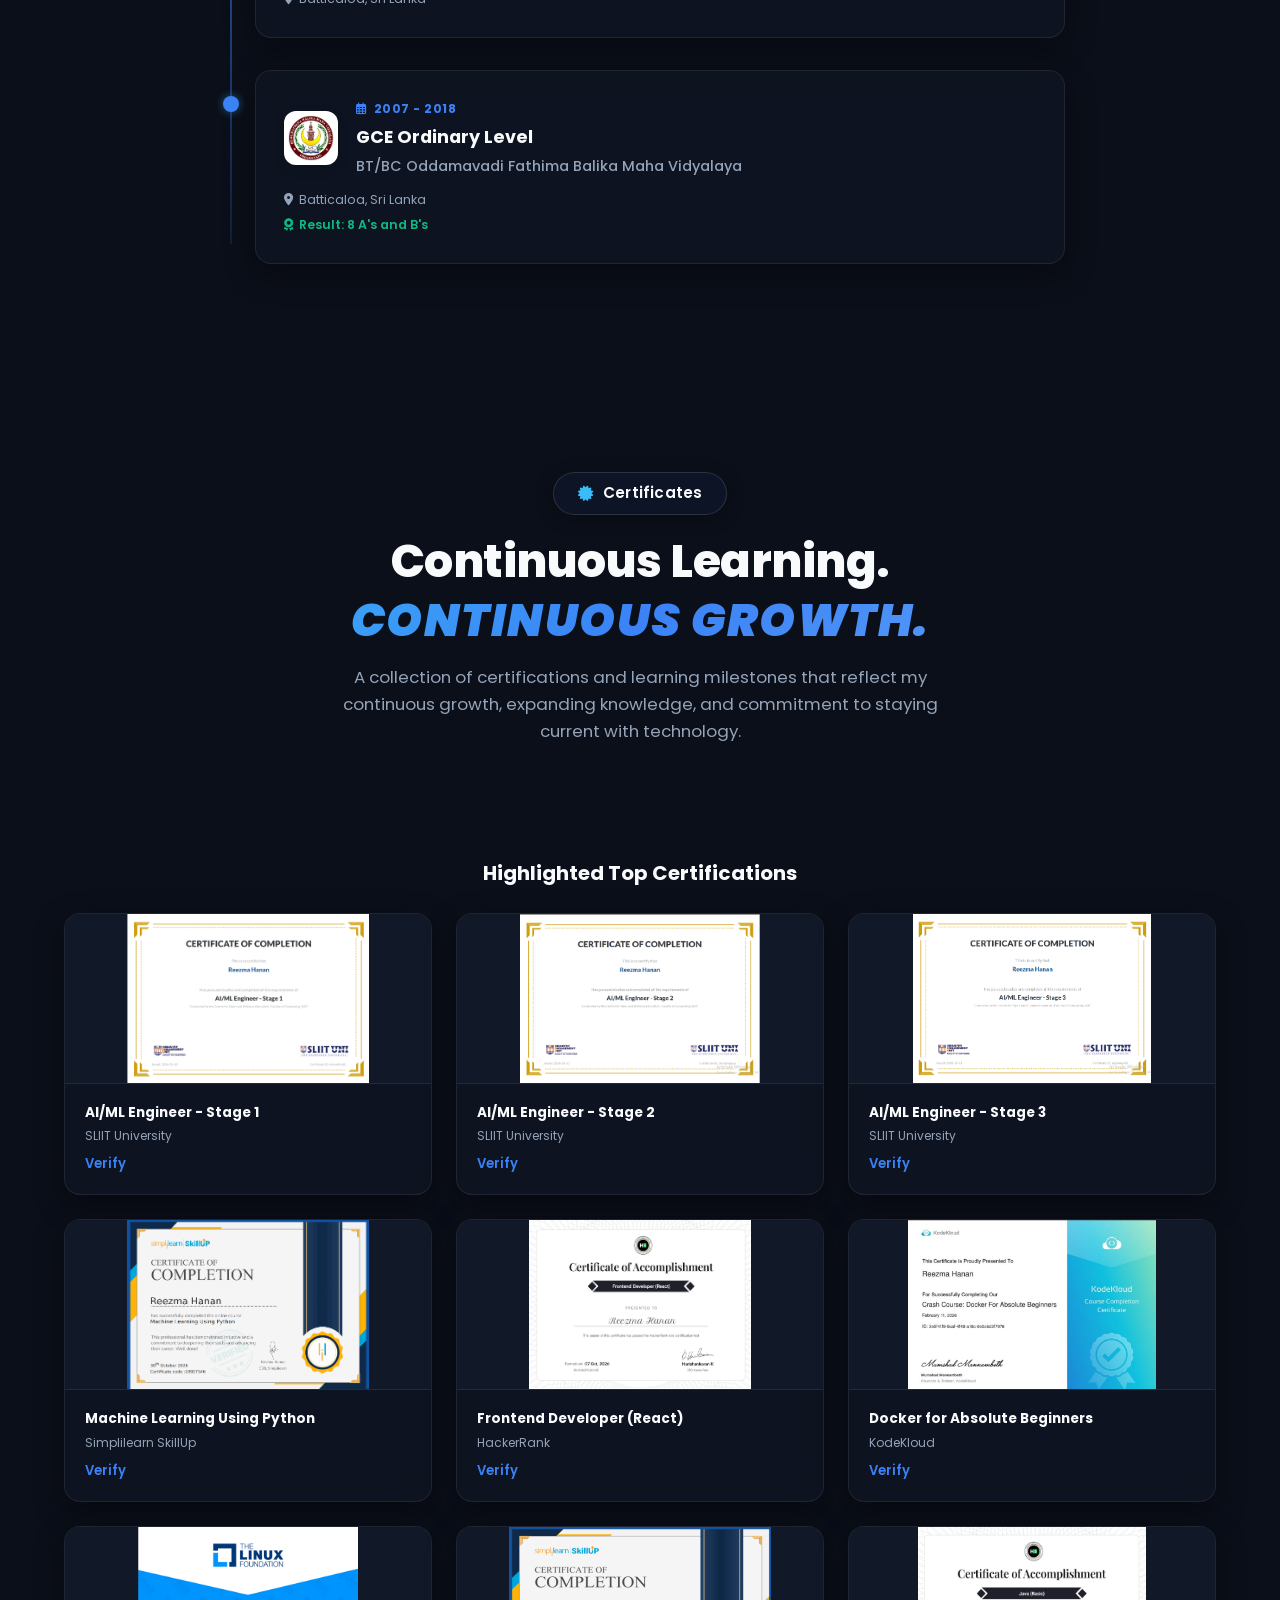
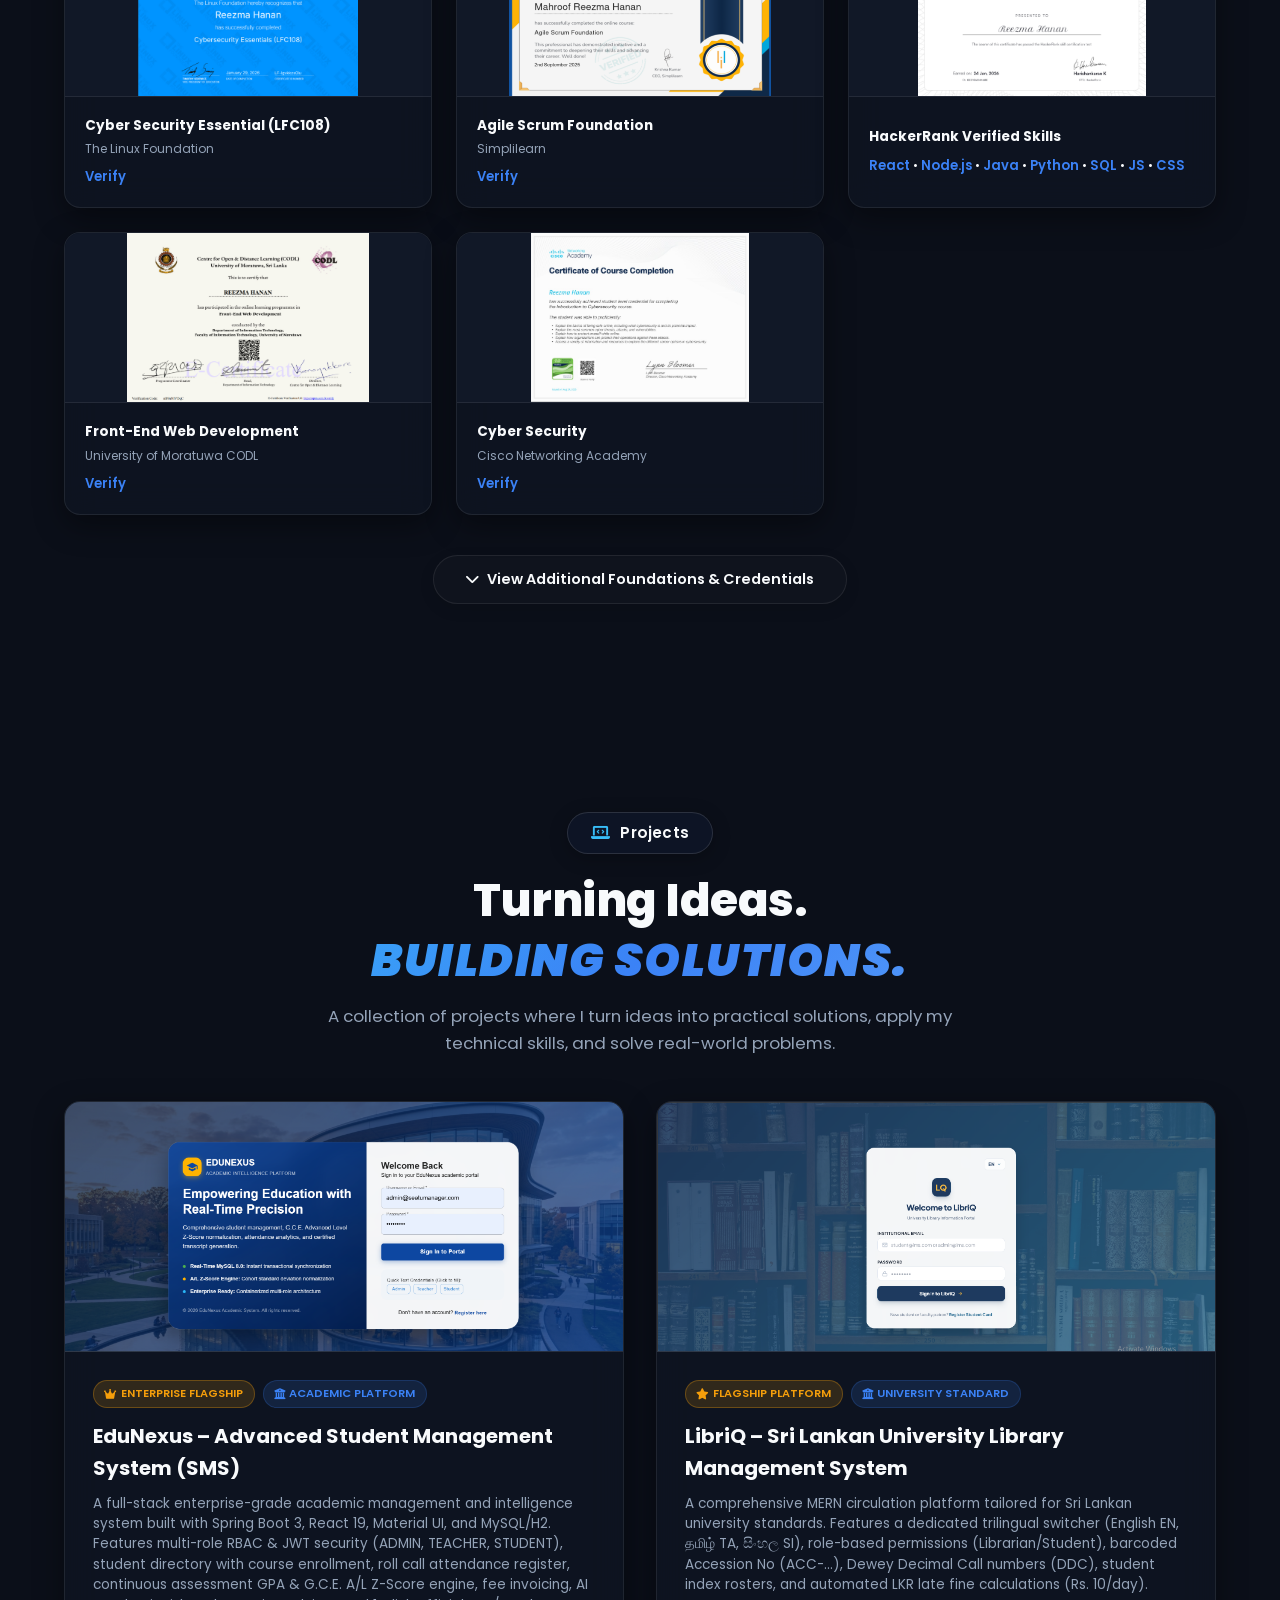
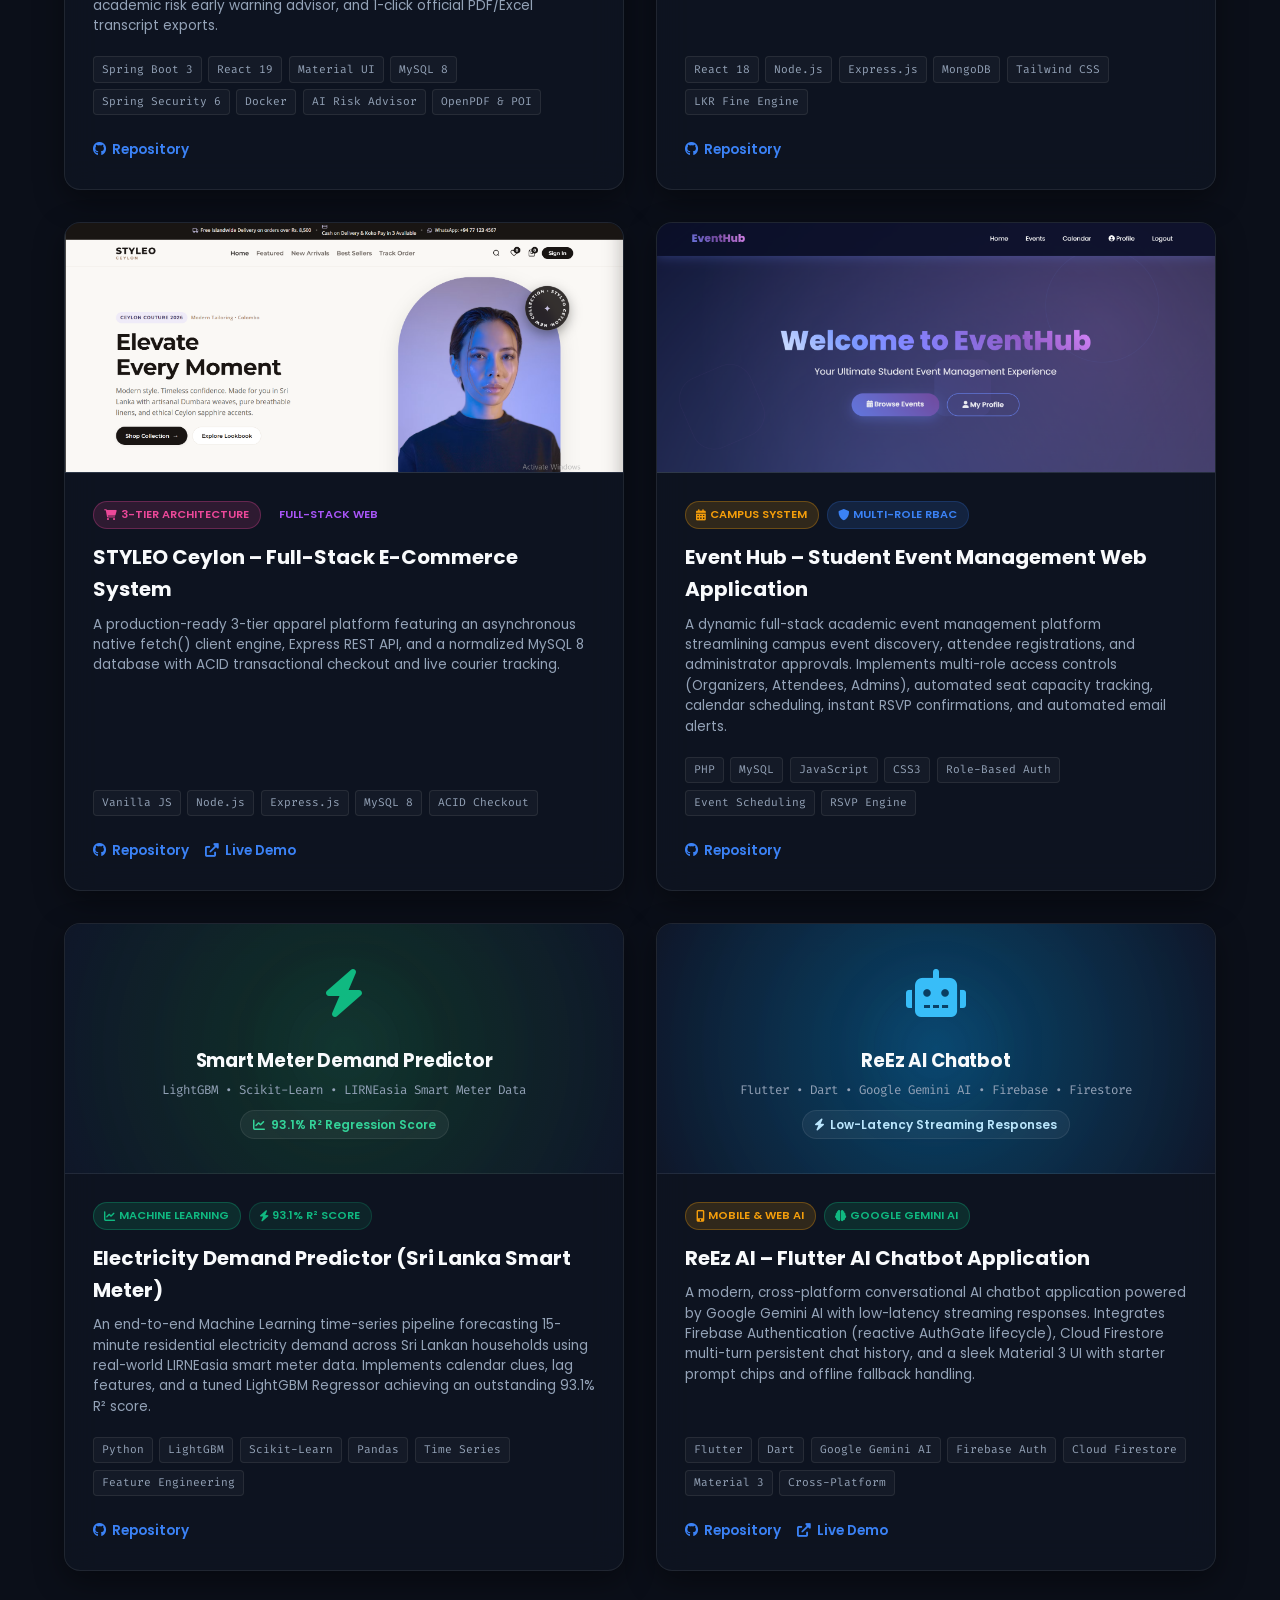
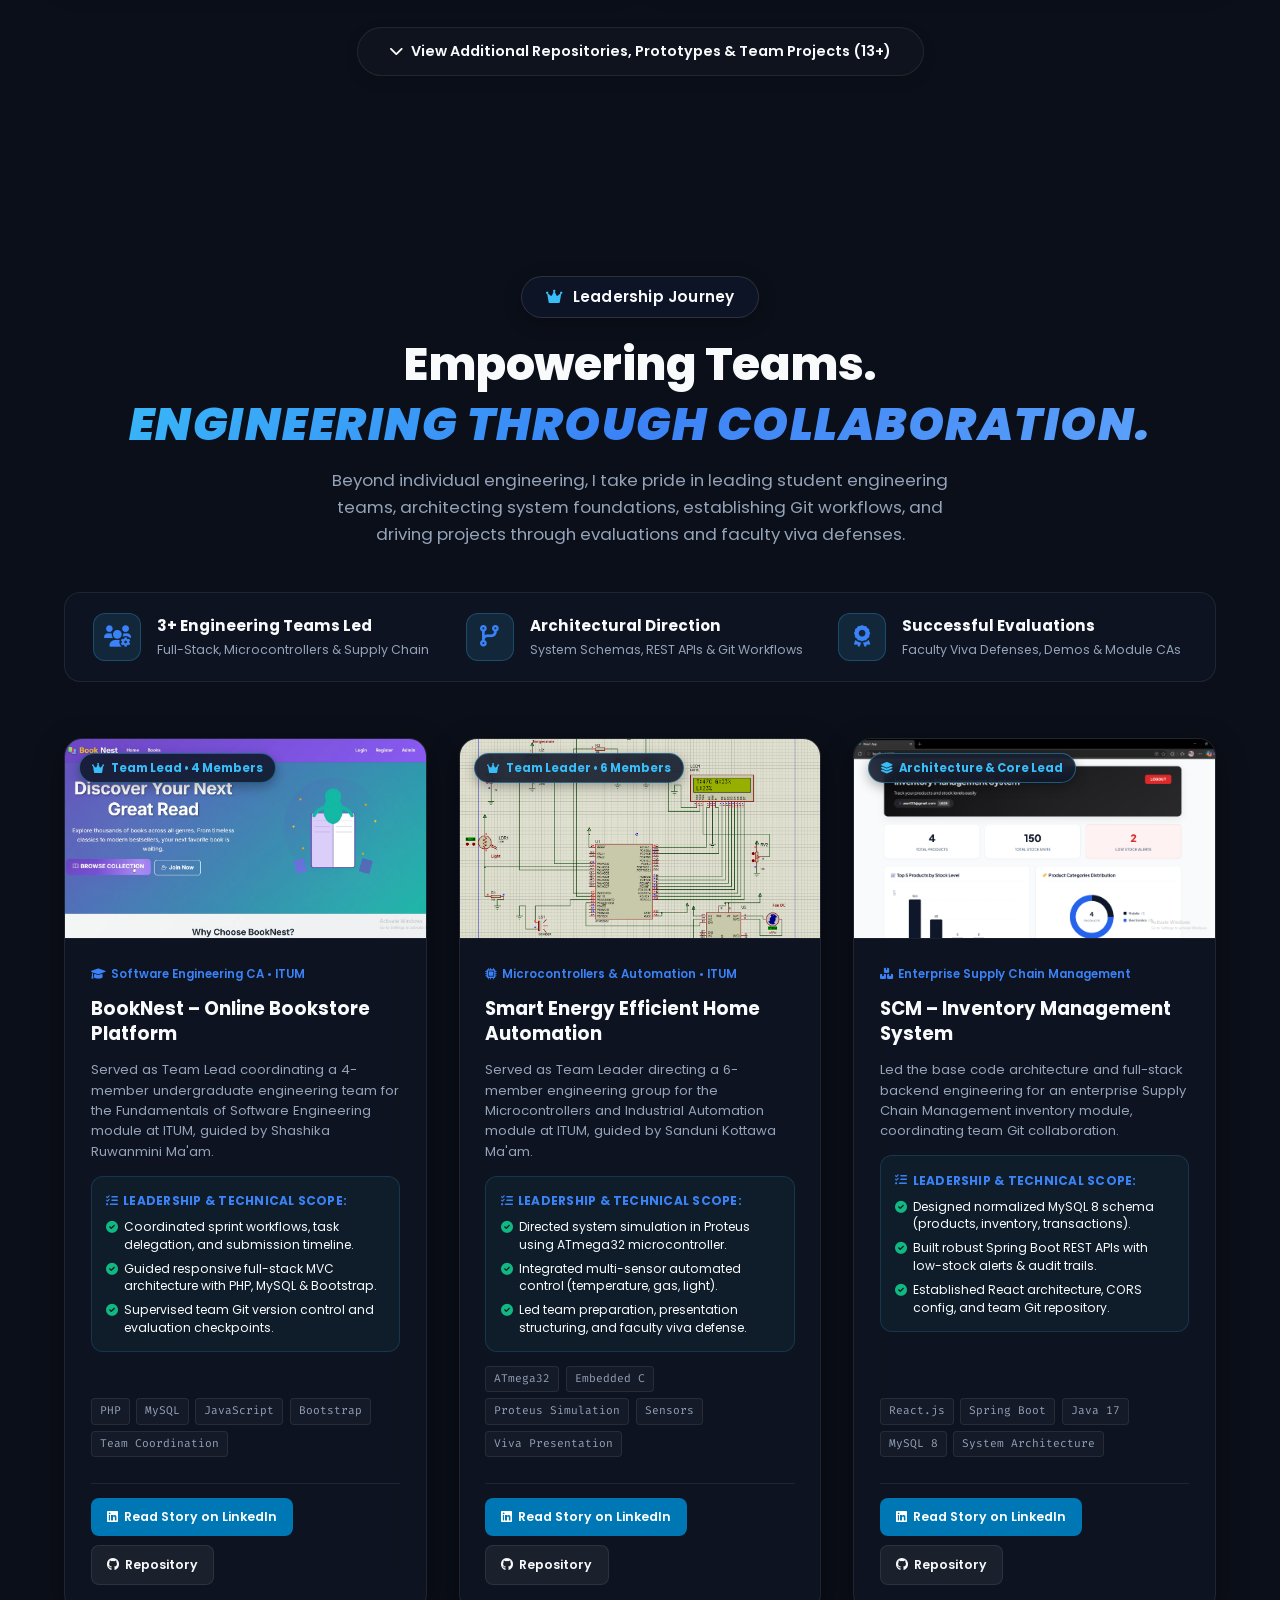
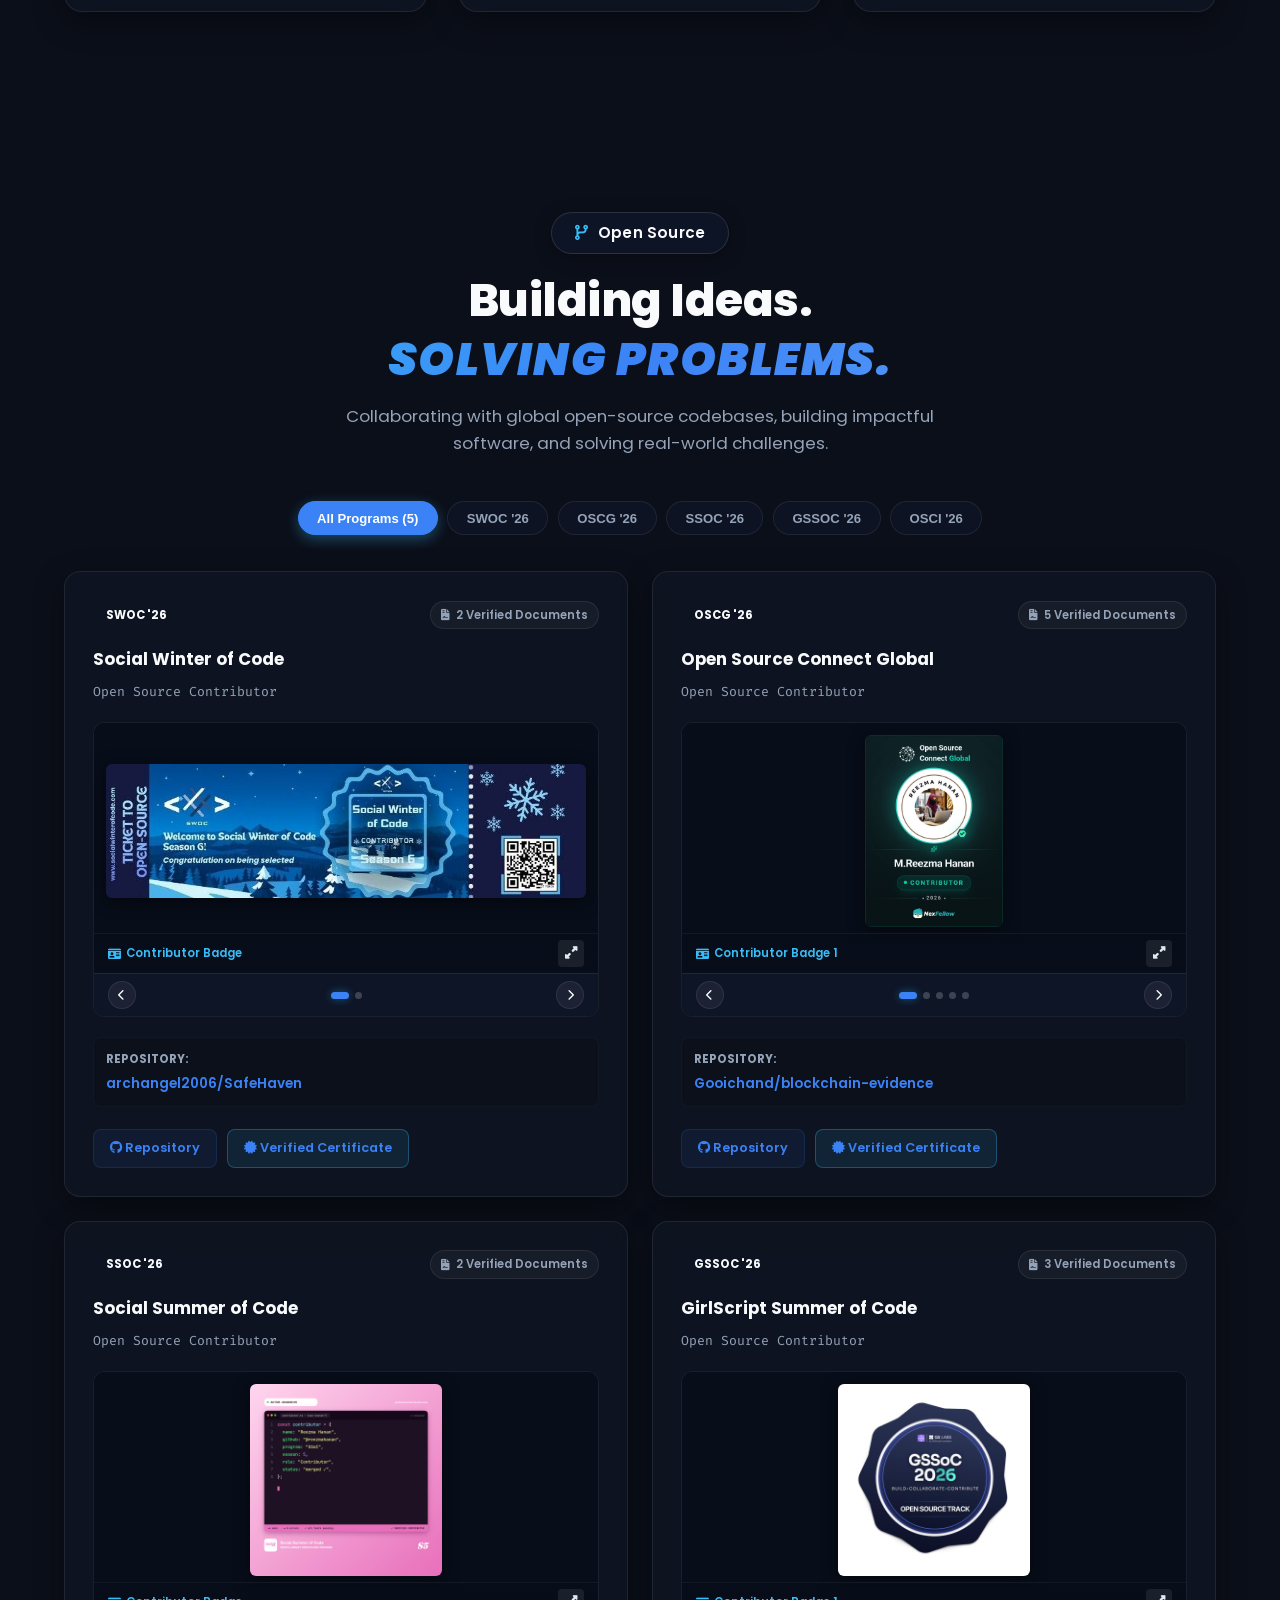
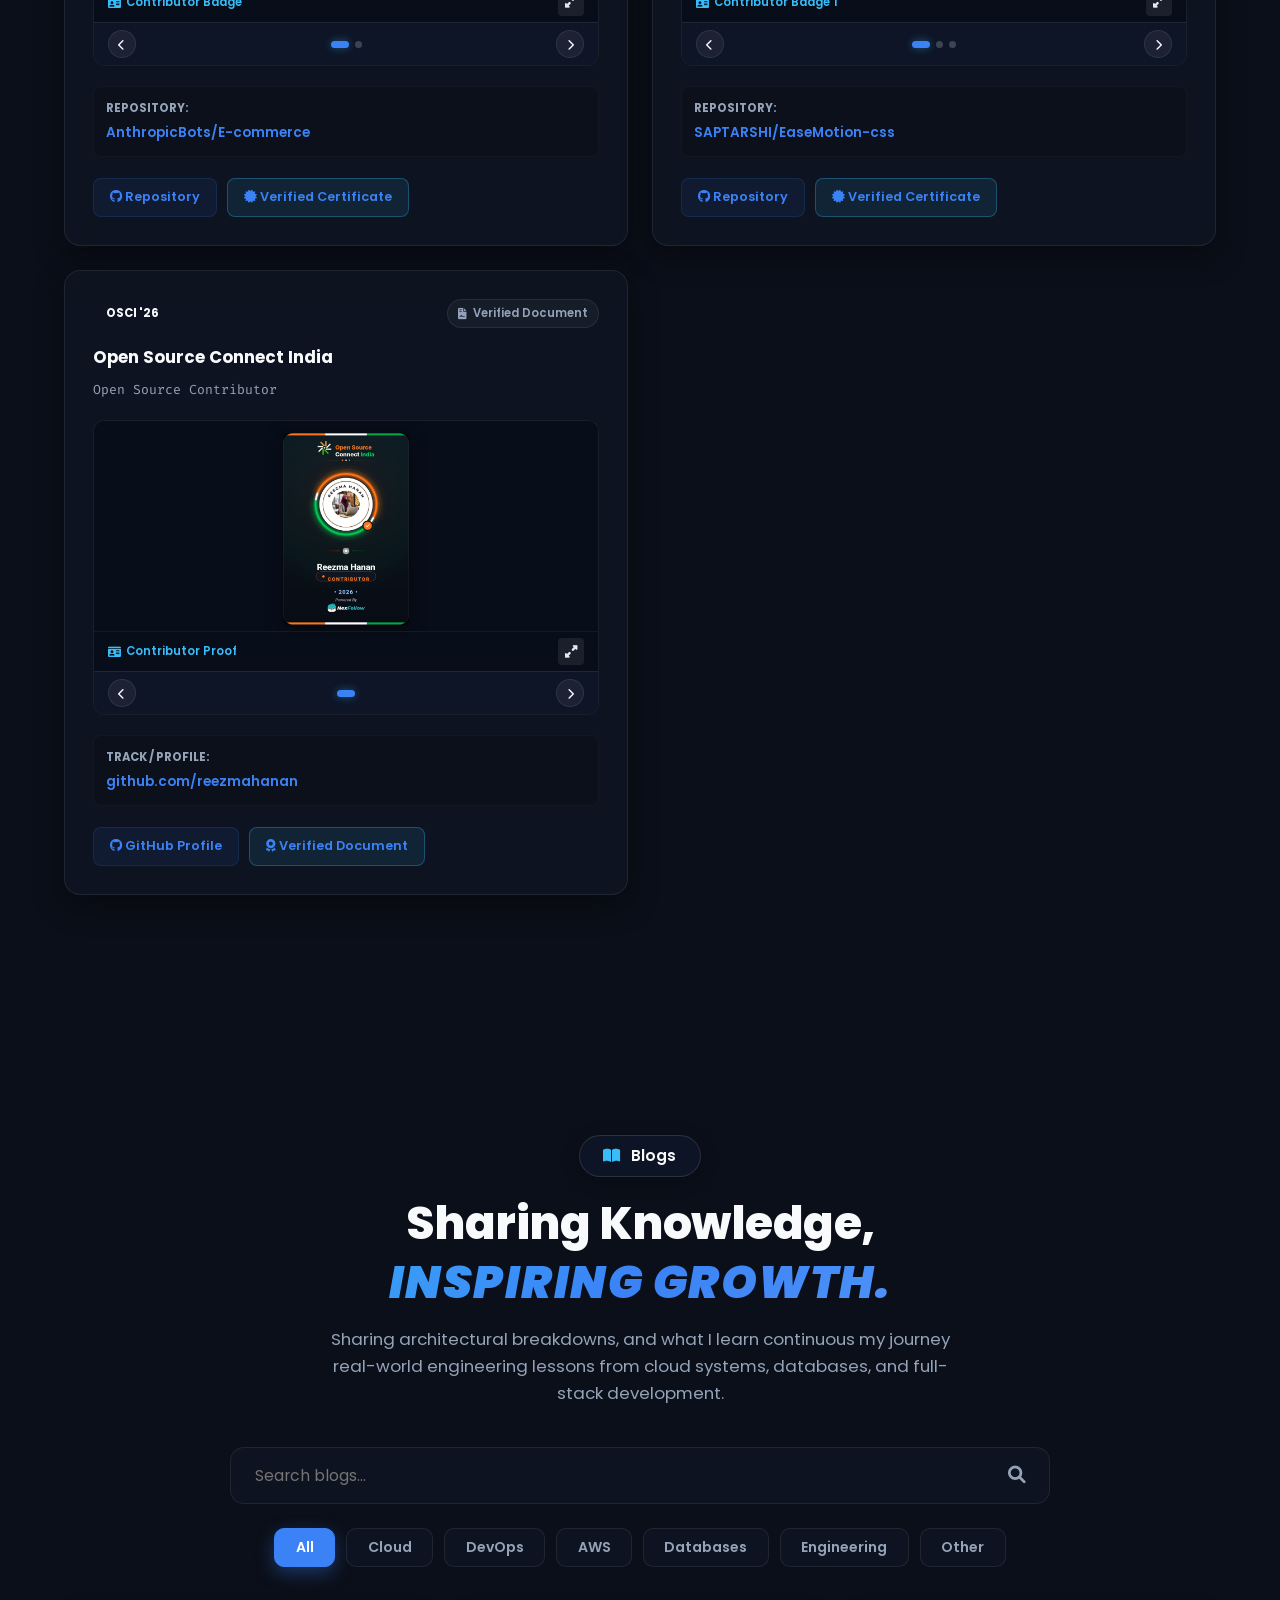
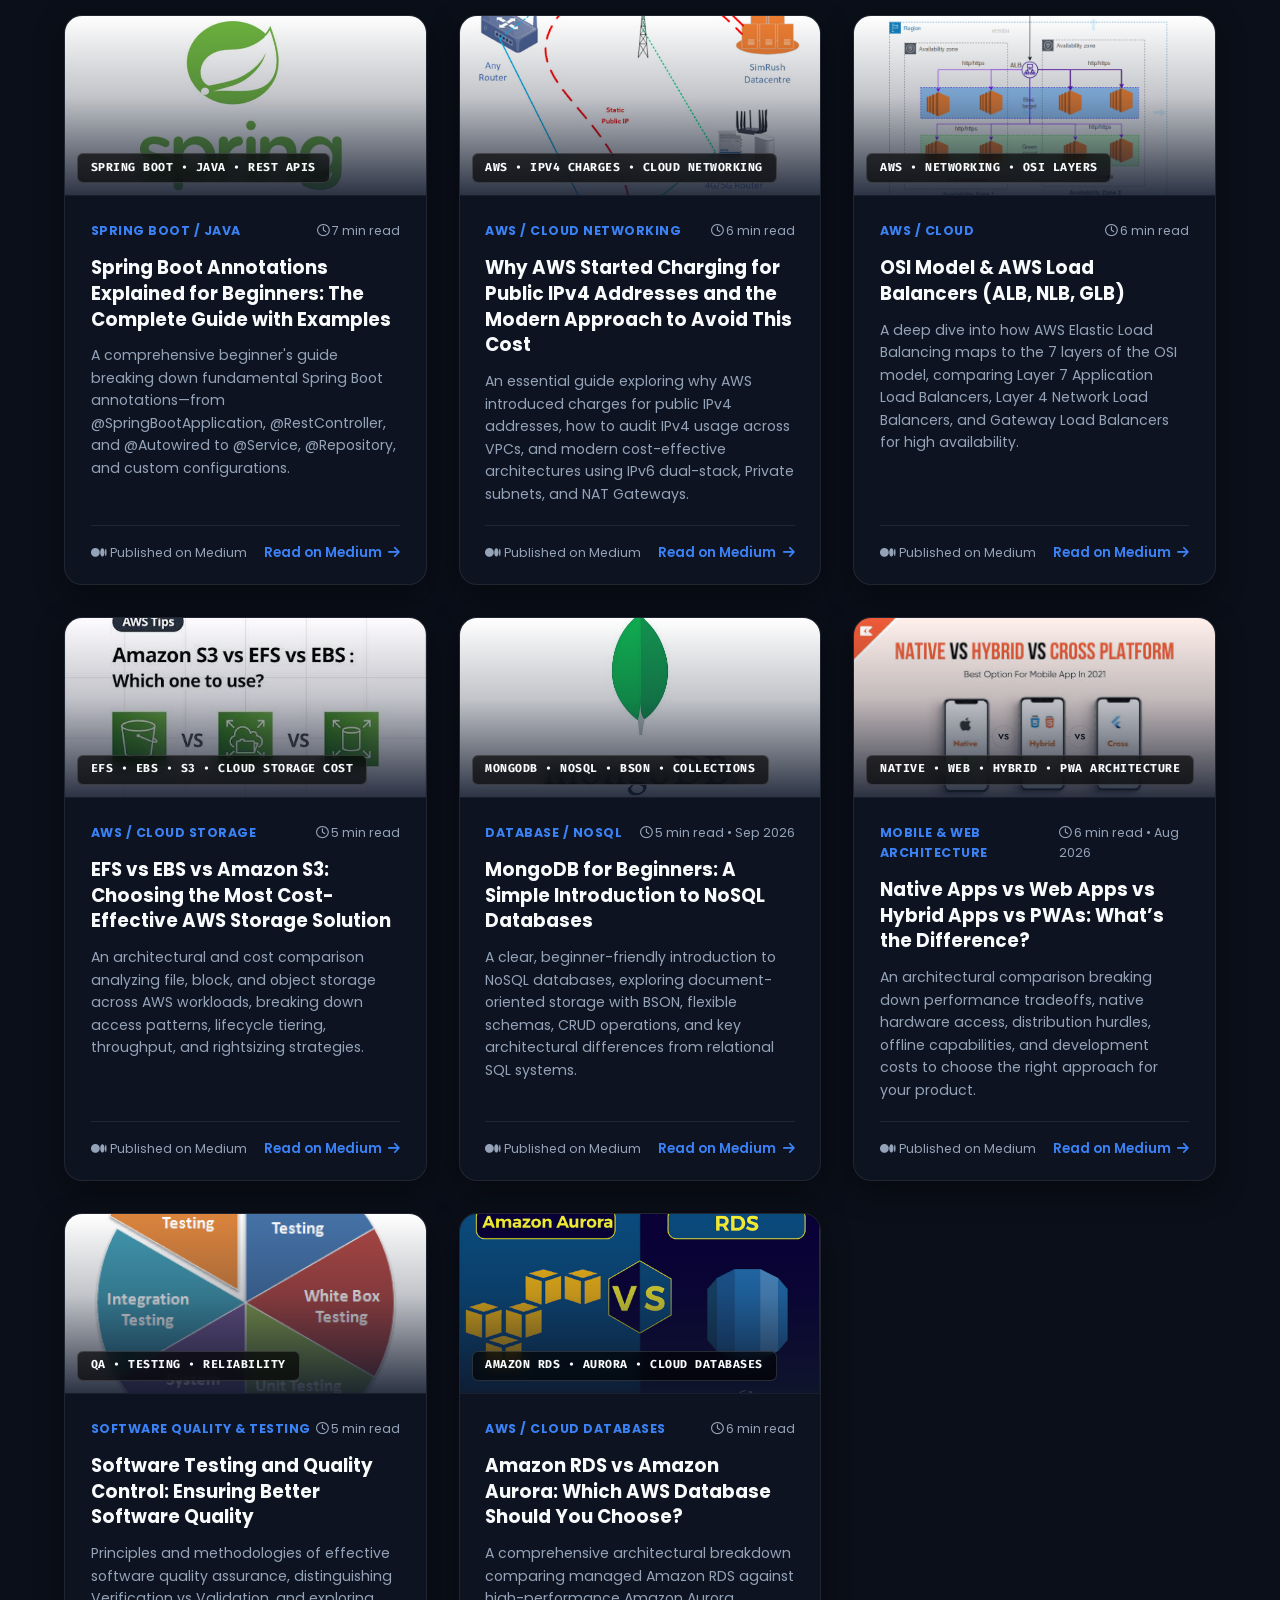
==== commit 7ab39a53: "Correct keywords and descriptions in meta tags" ====
--- a/index.html
+++ b/index.html
@@ -6,7 +6,7 @@
     <!-- Unique: Crafted by Reezma Hanan, 2026 -->
     <title>Reezma Hanan | Full-Stack Developer & Machine Learning Enthusiast</title>
     <meta name="description" content="Reezma Hanan is an IT Undergraduate at the Institute of Technology, University of Moratuwa (ITUM) in Sri Lanka. Full-Stack Developer (React, Spring Boot, Node.js) and Machine Learning Enthusiast (LightGBM, Scikit-Learn). Seeking Software Engineering Internships.">
-    <meta name="keywords" content="Reezma Hanan, IT Undergrad, ITUM, University of Moratuwa, Software Engineer, Full-Stack Developer, Machine Learning, LightGBM, Scikit-Learn, React, Next.js, Angular, Spring Boot, Node.js, MySQL, MongoDB, Flutter, Dart, Firebase, Docker, AWS, Azure, Open Source, SWOC, GSSOC">
+    <meta name="keywords" content="Reezma Hanan, IT Undergraduate, ITUM, University of Moratuwa, Software Engineer, Full-Stack Developer, Machine Learning, LightGBM, Scikit-Learn, React, Next.js, Angular, Spring Boot, Node.js, MySQL, MongoDB, Flutter, Dart, Firebase, Docker, AWS, Azure, Open Source, SWOC, GSSOC">
     <meta name="author" content="Reezma Hanan">
 
     <!-- Open Graph Meta Tags -->
@@ -18,7 +18,7 @@
     <!-- Twitter Card Meta Tags -->
     <meta name="twitter:card" content="summary_large_image">
     <meta name="twitter:title" content="Reezma Hanan | Full-Stack & Machine Learning Developer">
-    <meta name="twitter:description" content="IT Undergrad at ITUM | Full-Stack Developer | Machine Learning Enthusiast | Open Source Contributor | Seeking Internships.">
+    <meta name="twitter:description" content="IT Undergraduate at ITUM | Full-Stack Developer | Machine Learning Enthusiast | Open Source Contributor | Seeking Internships.">
     
     <link rel="icon" href="data:image/svg+xml,<svg xmlns='http://www.w3.org/2000/svg' viewBox='0 0 100 100'><text y='.9em' font-size='90'>R</text></svg>">
     
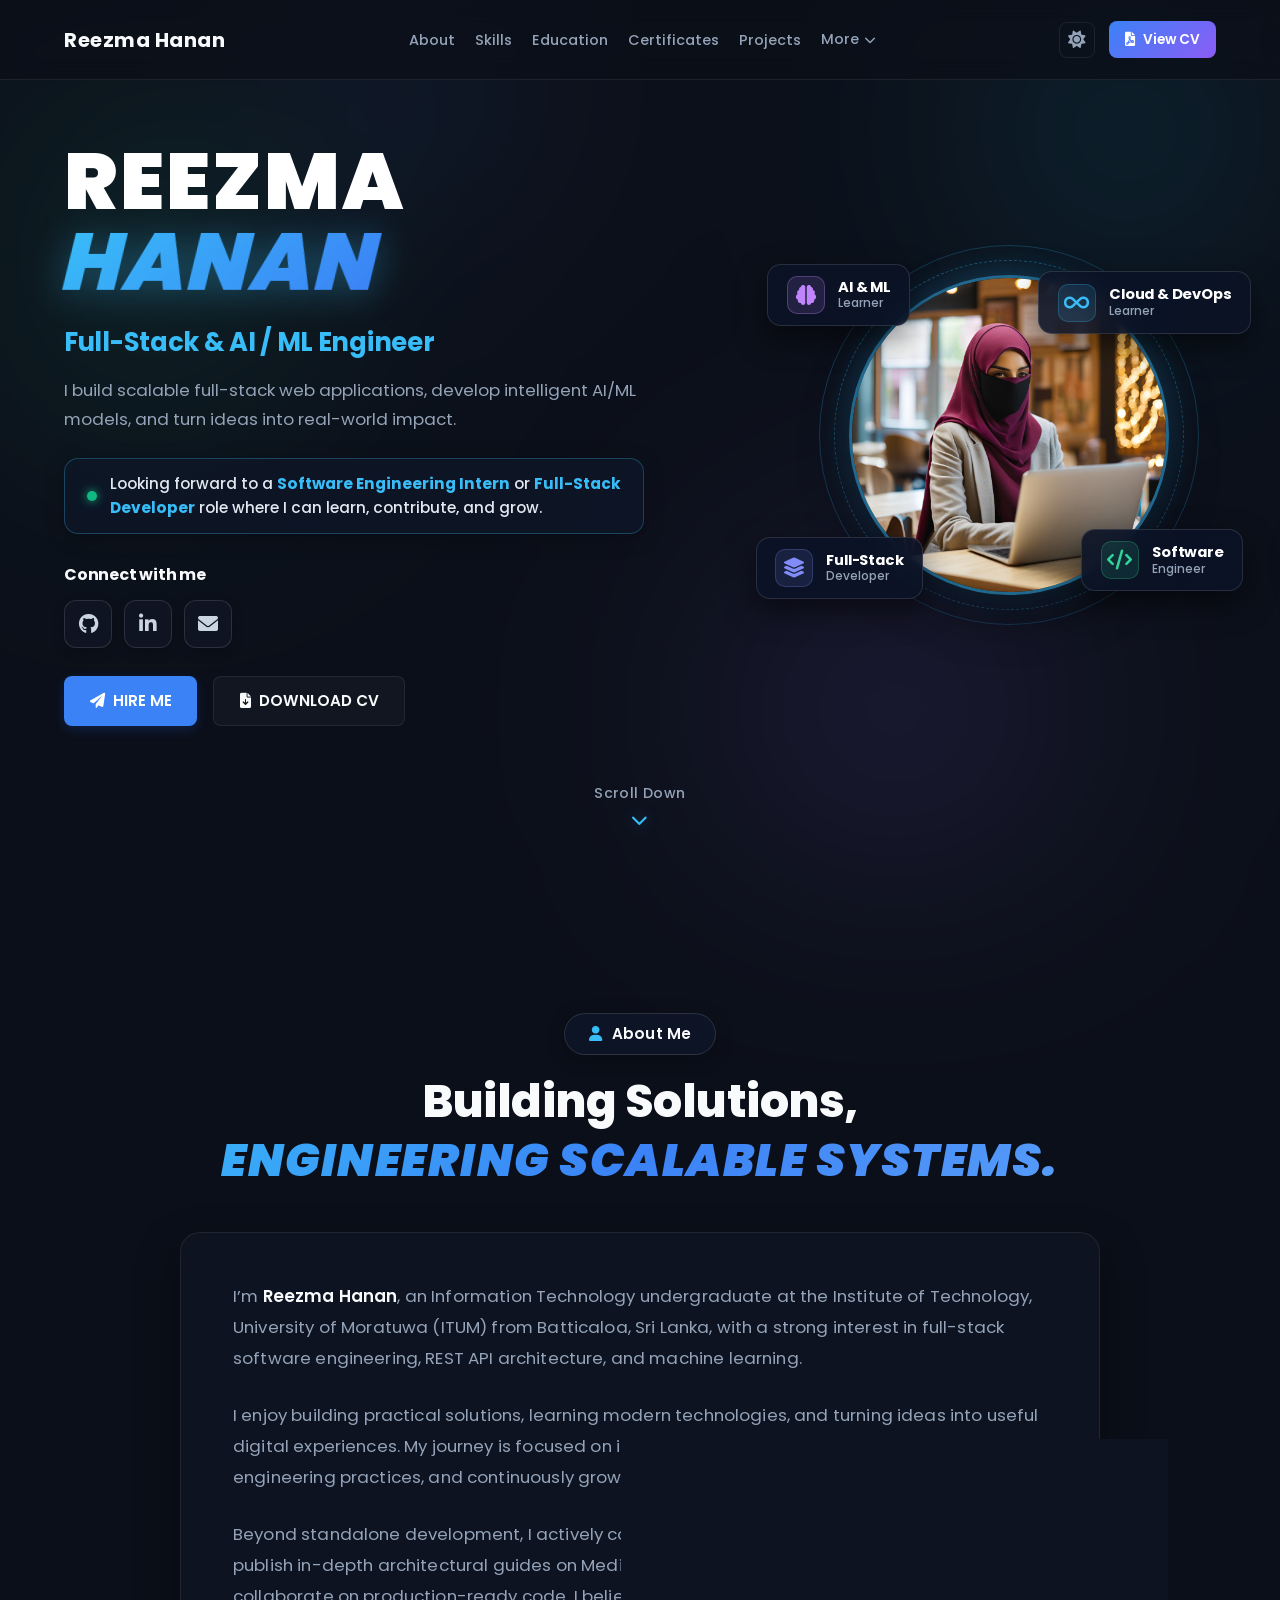
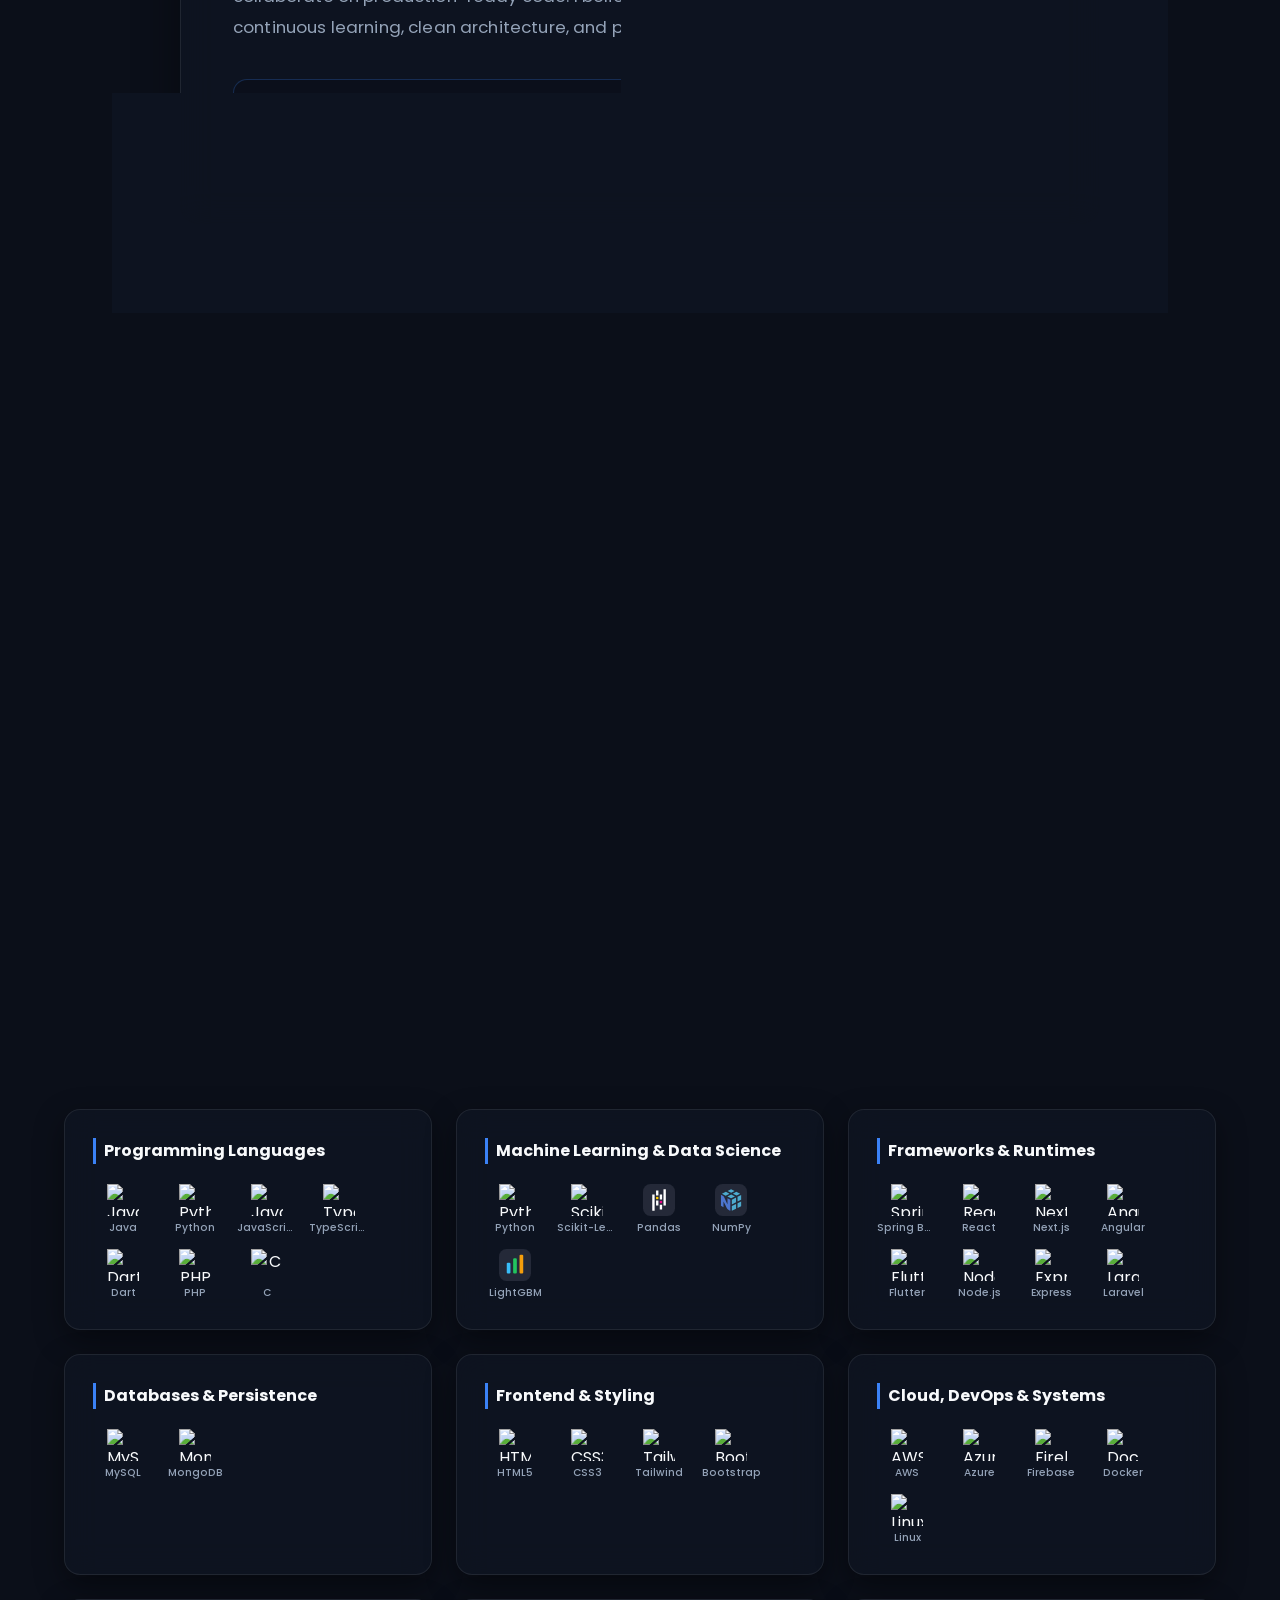
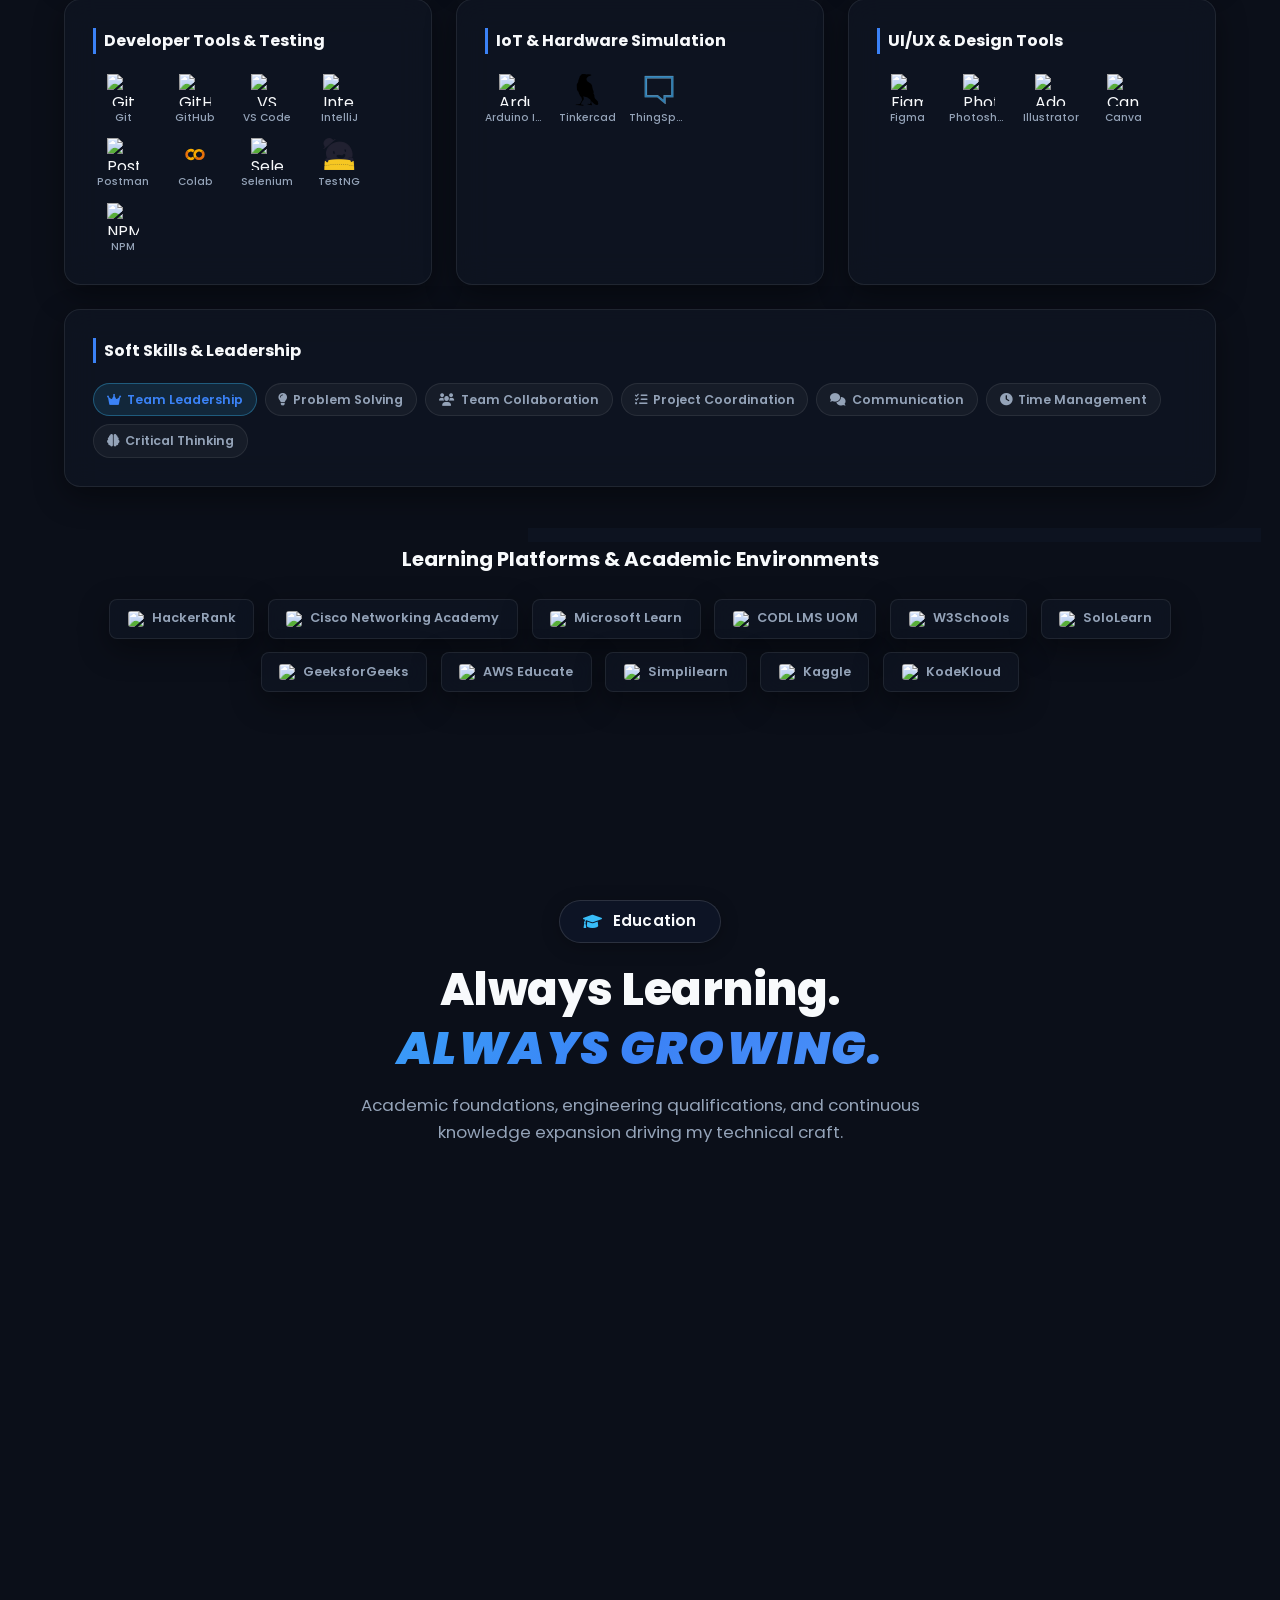
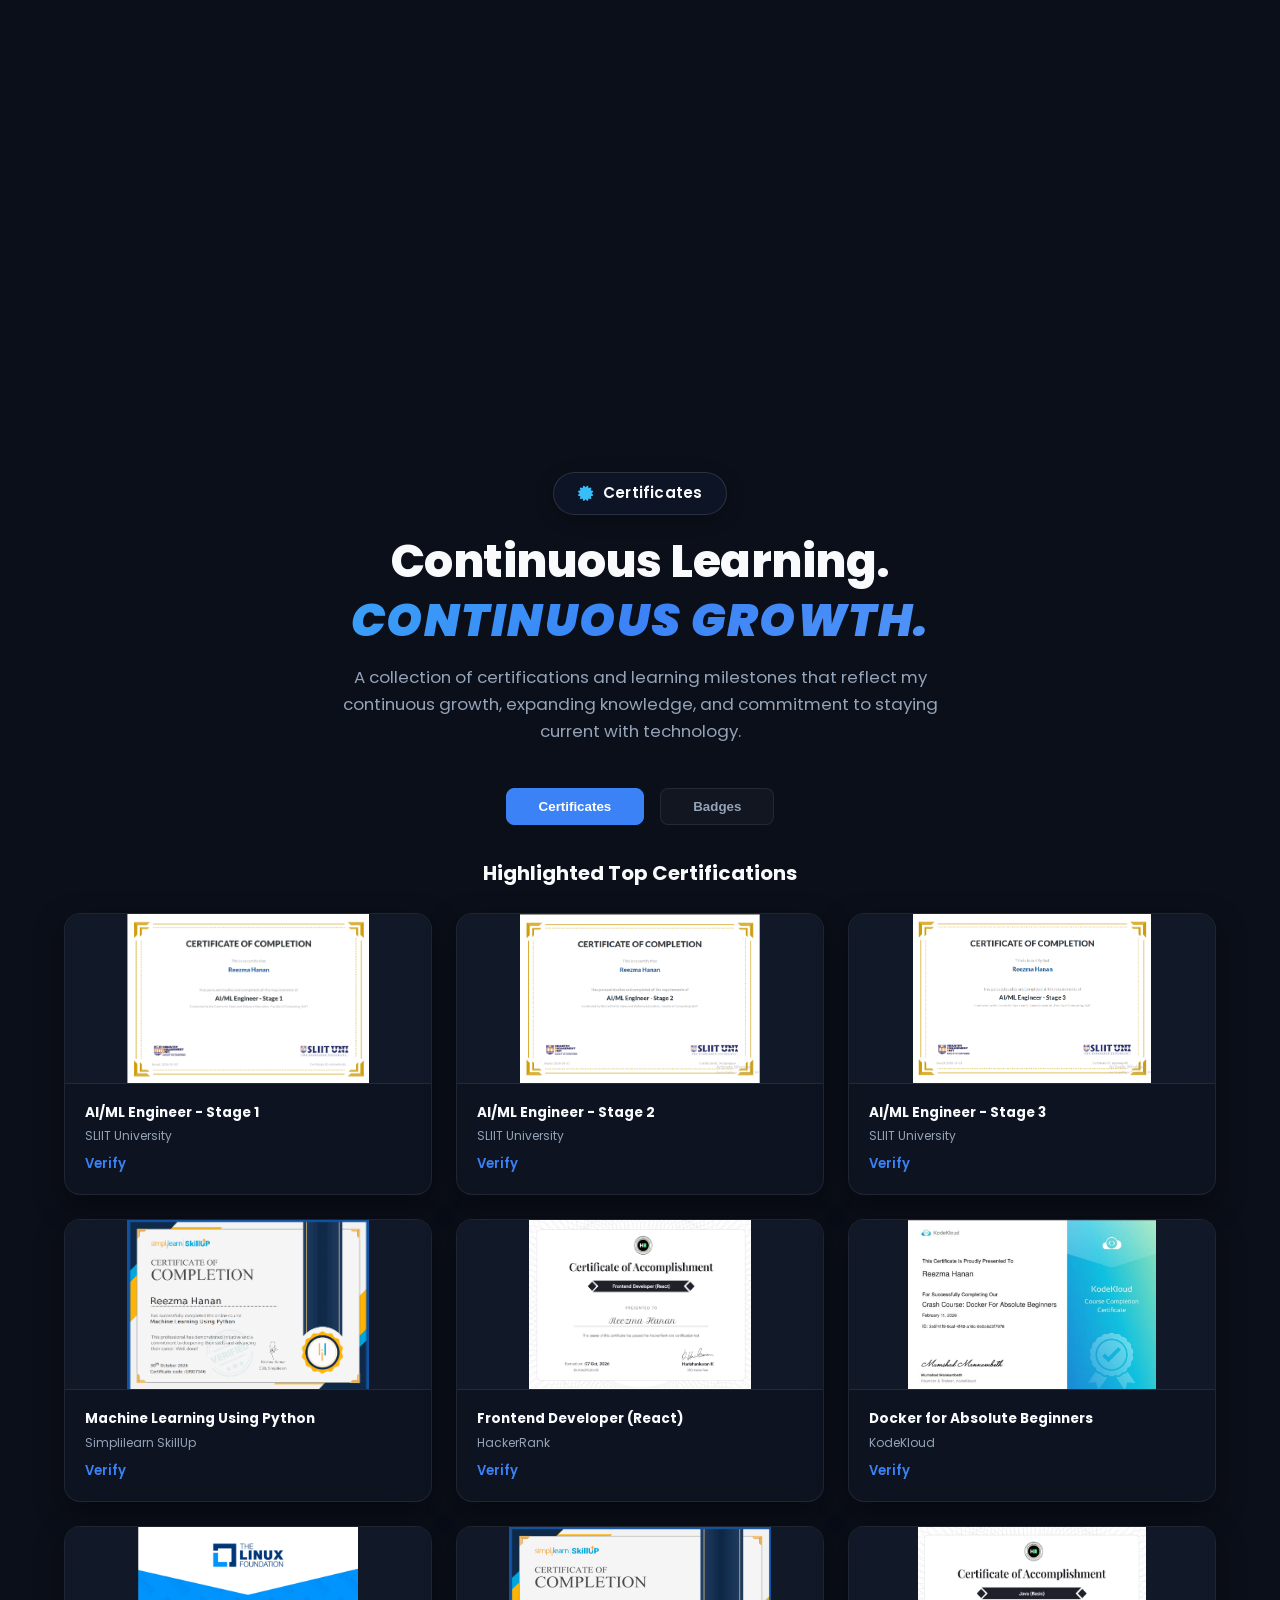
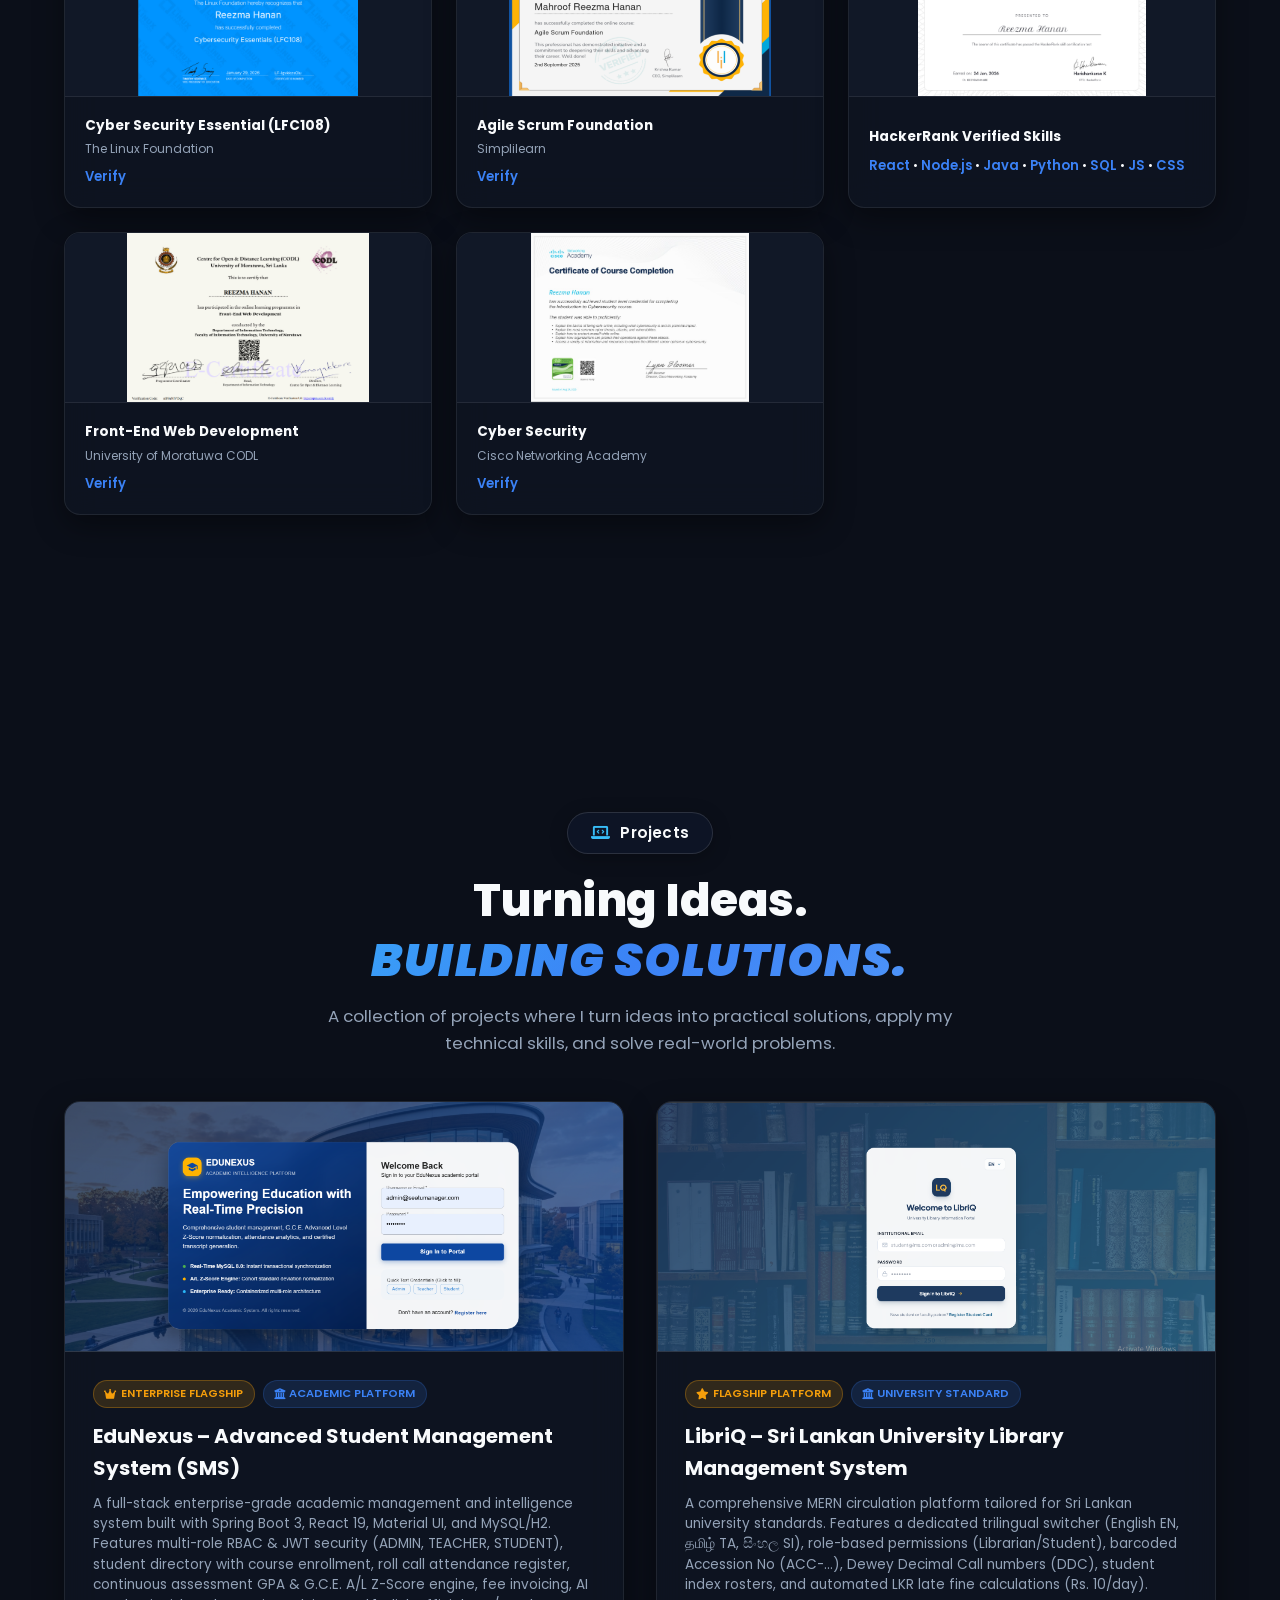
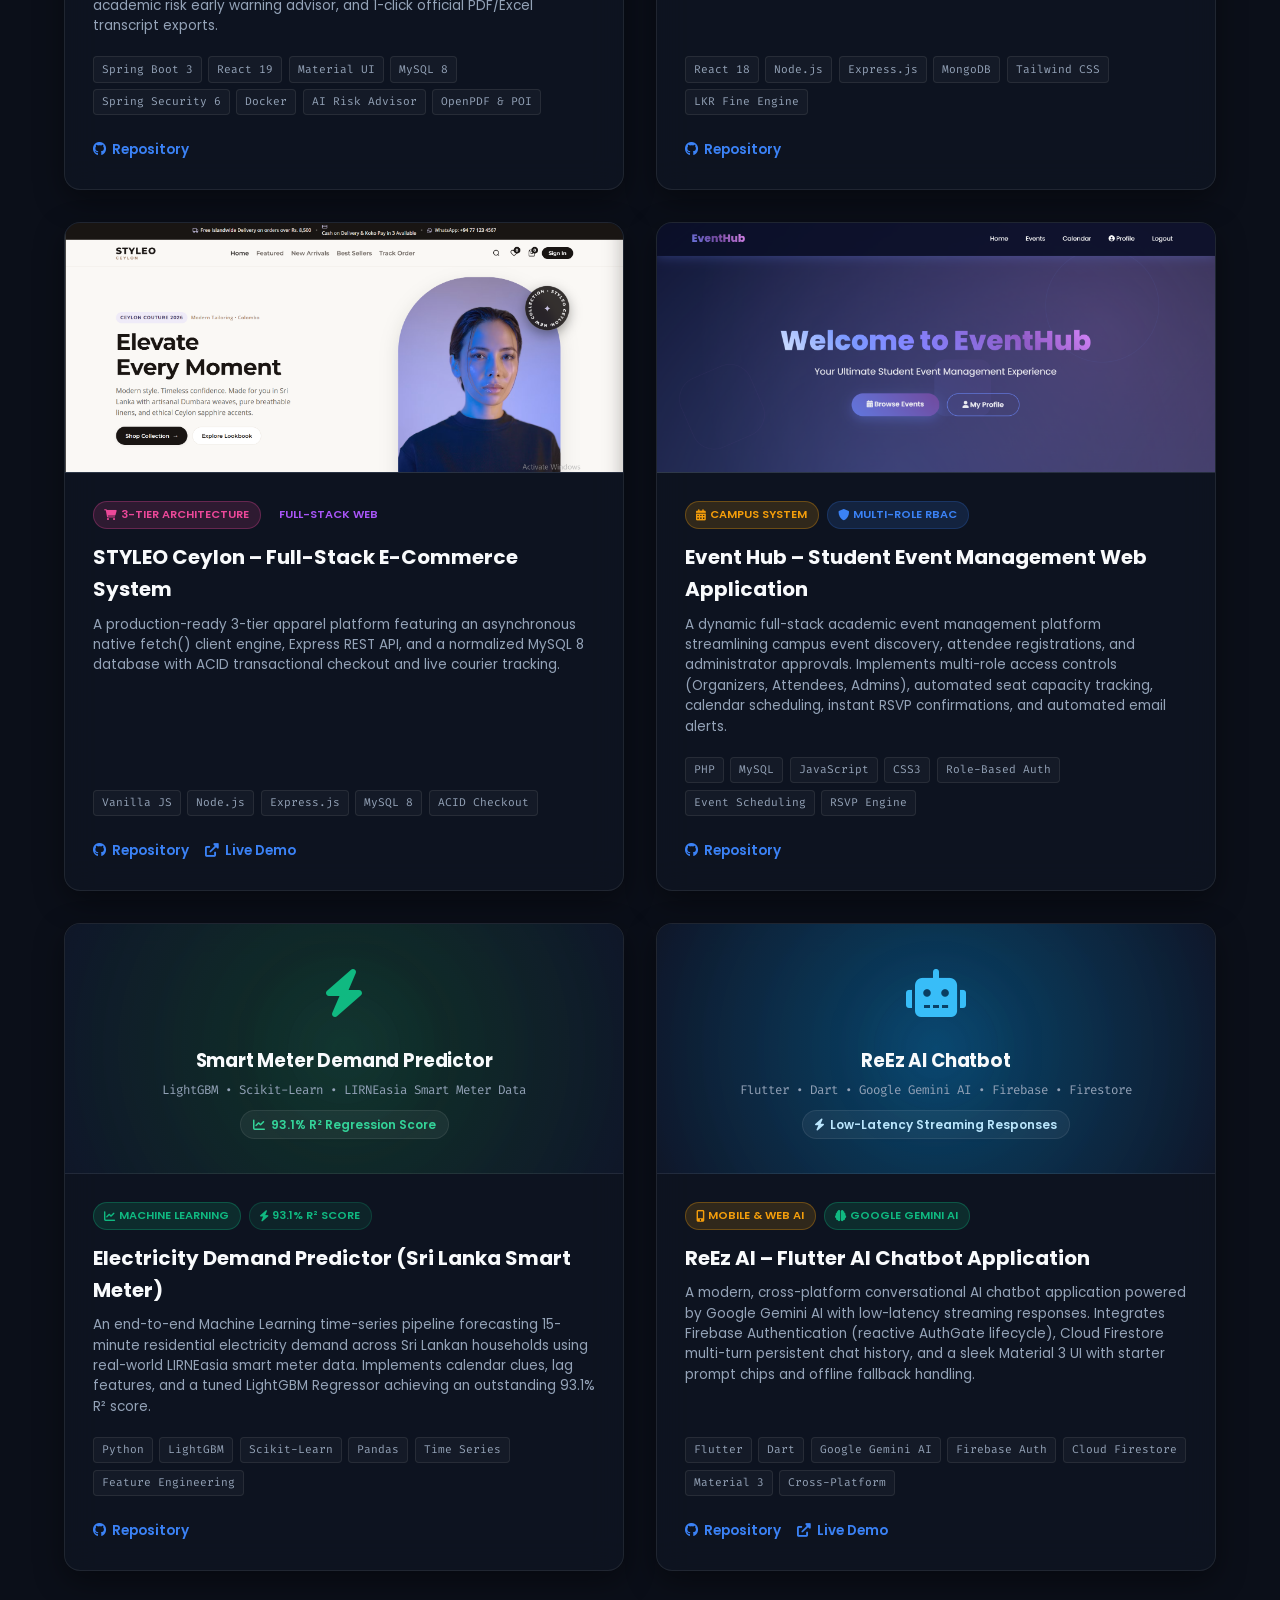
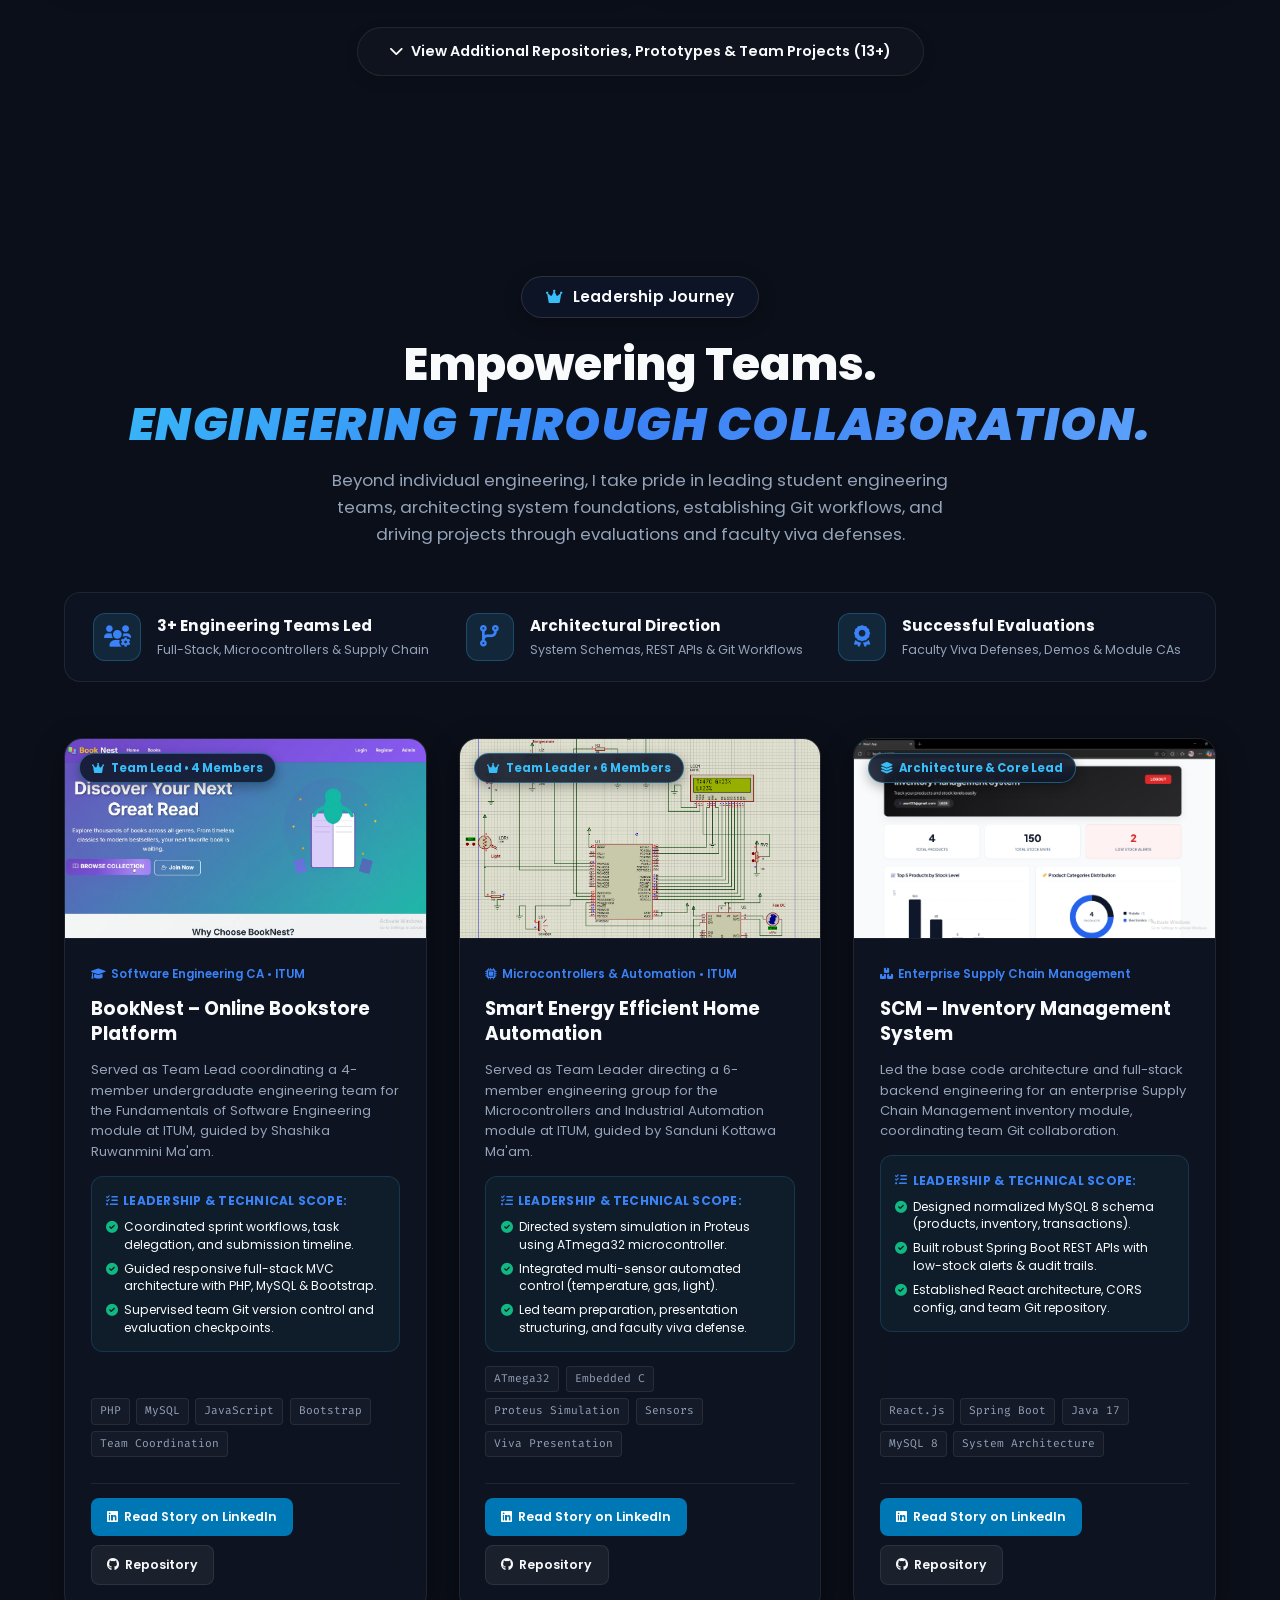
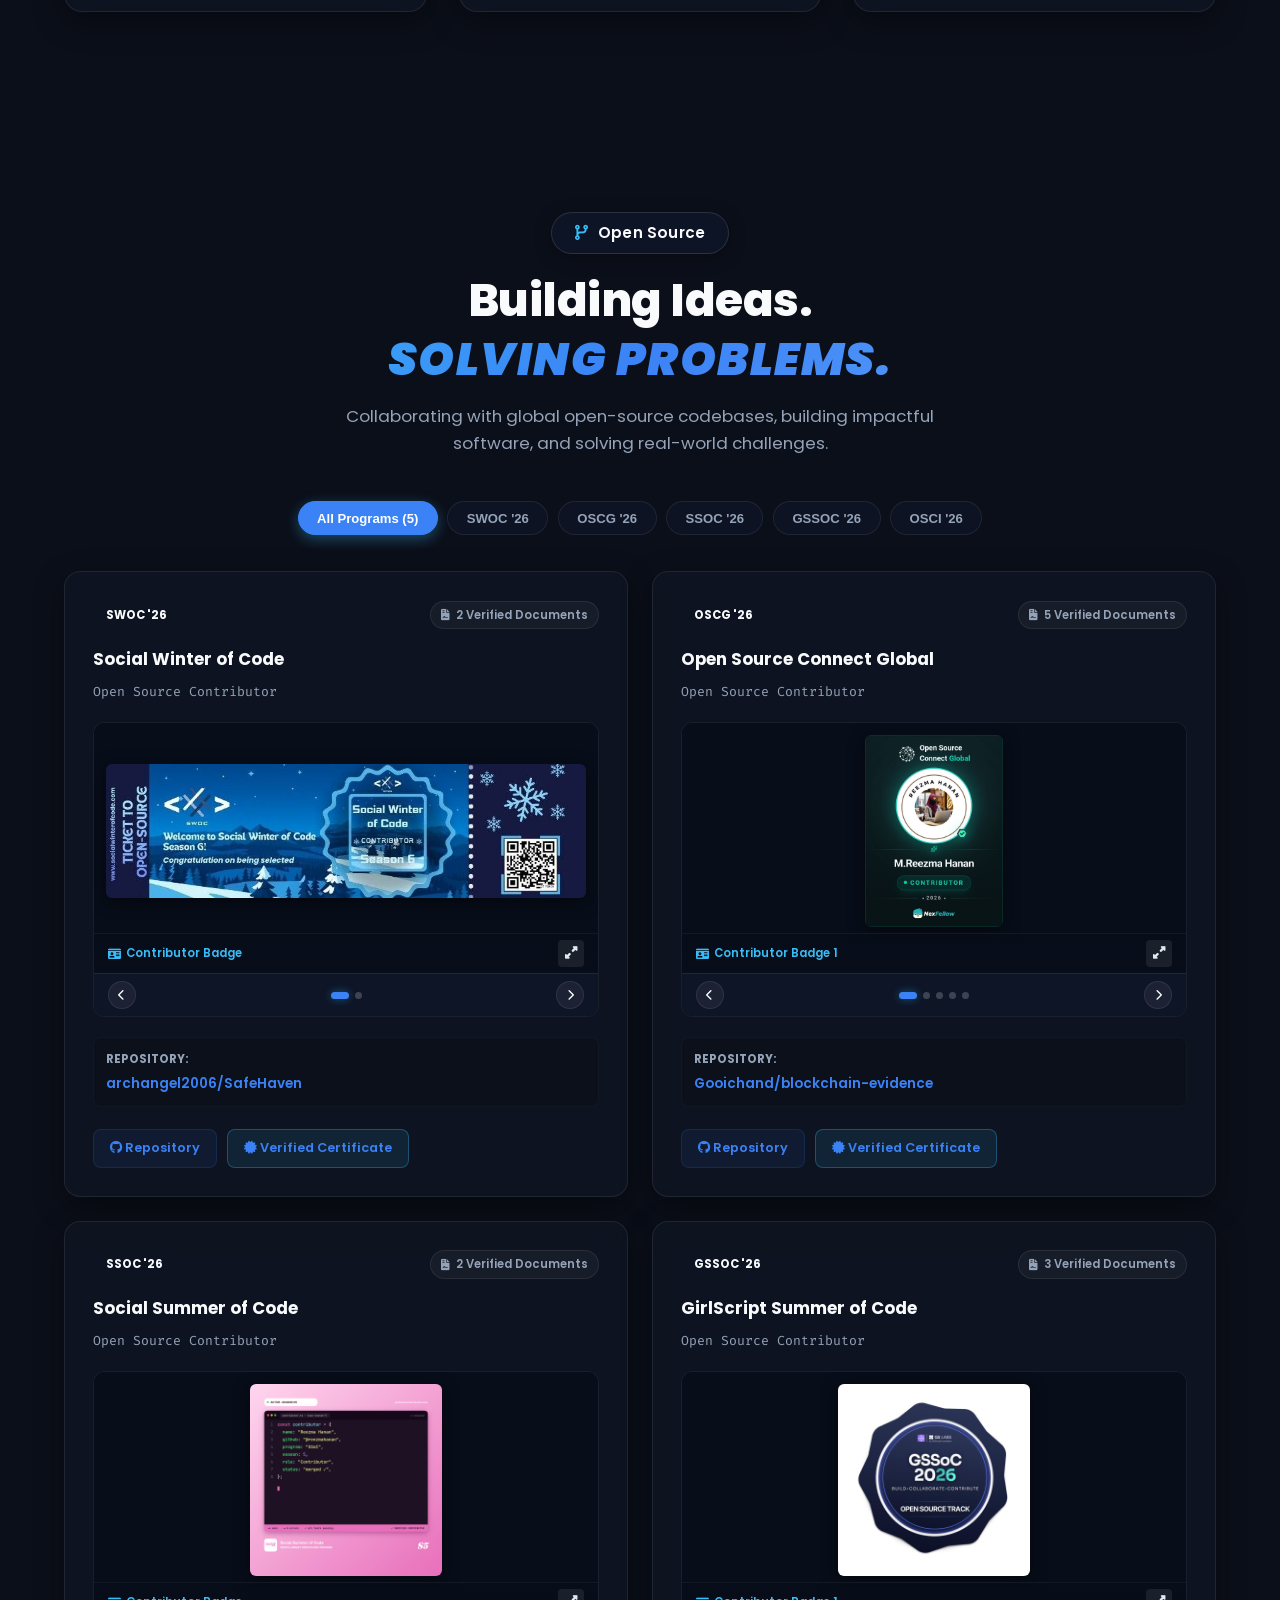
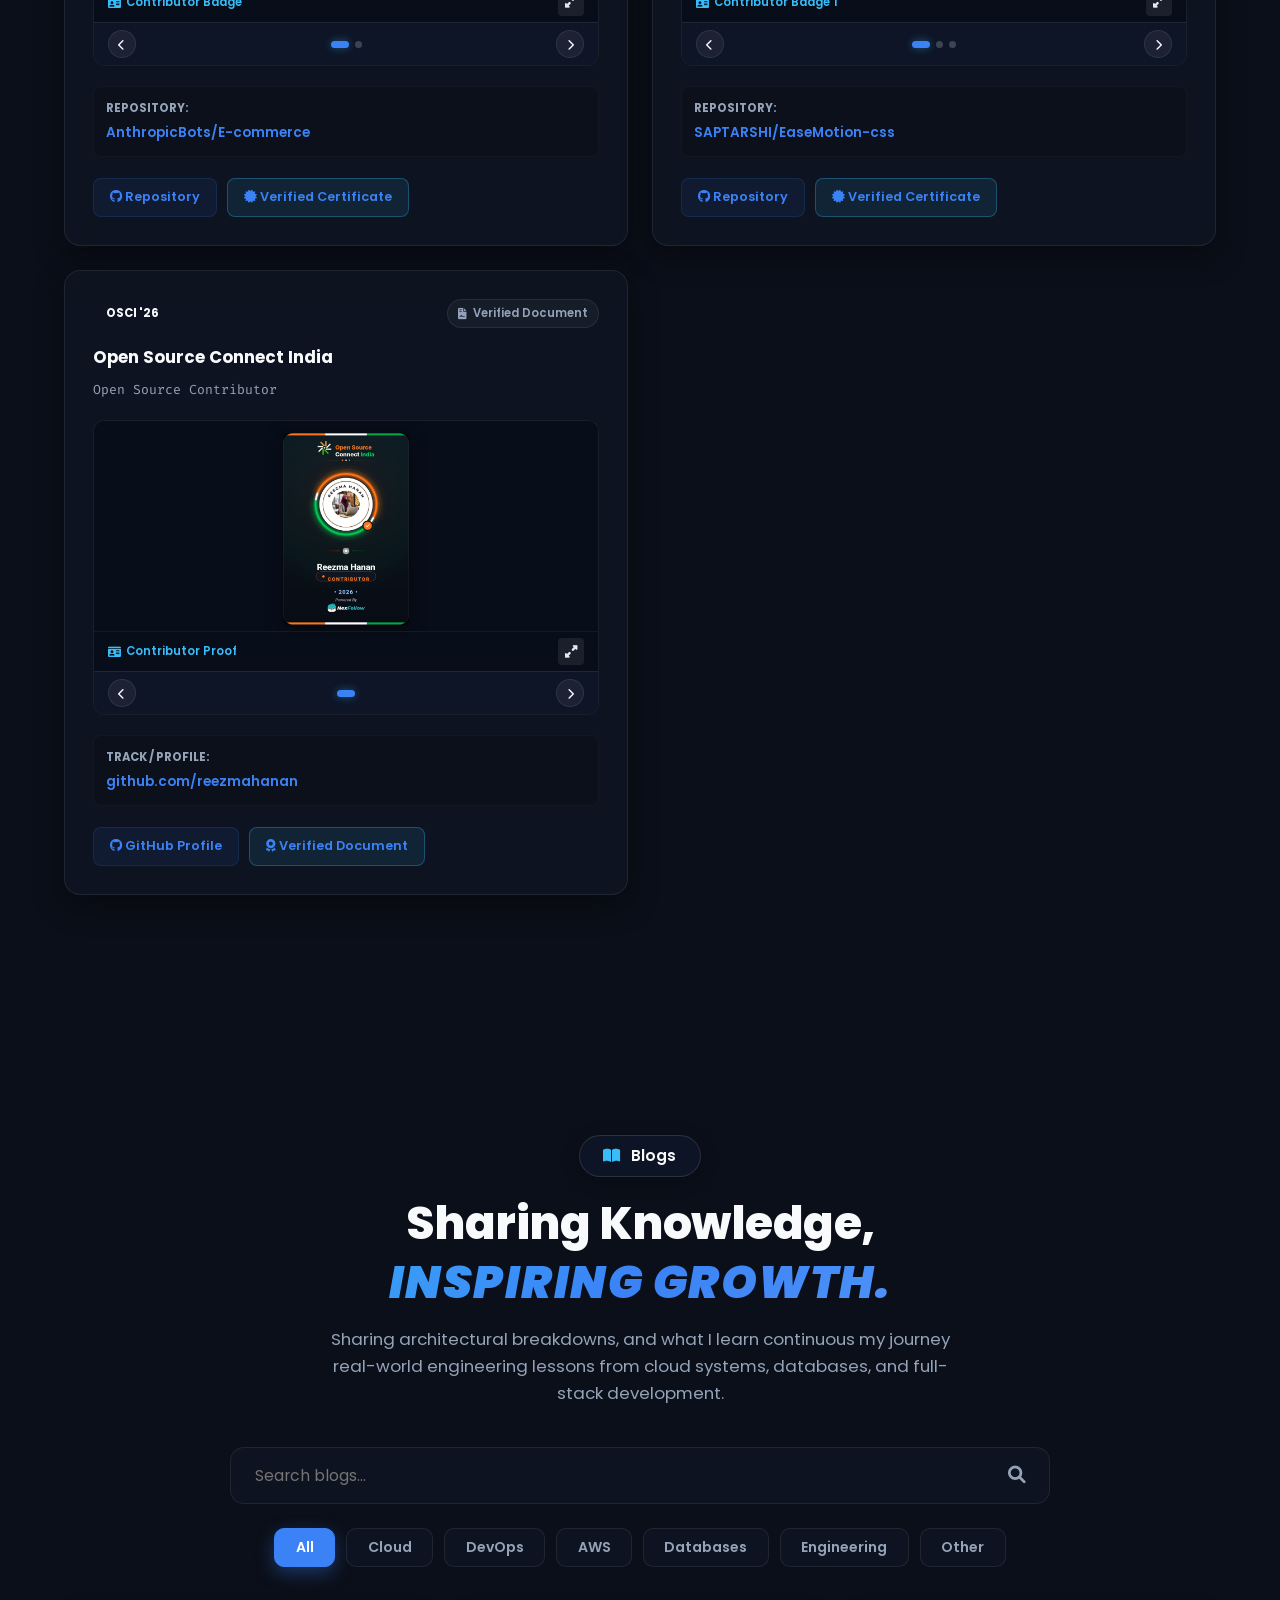
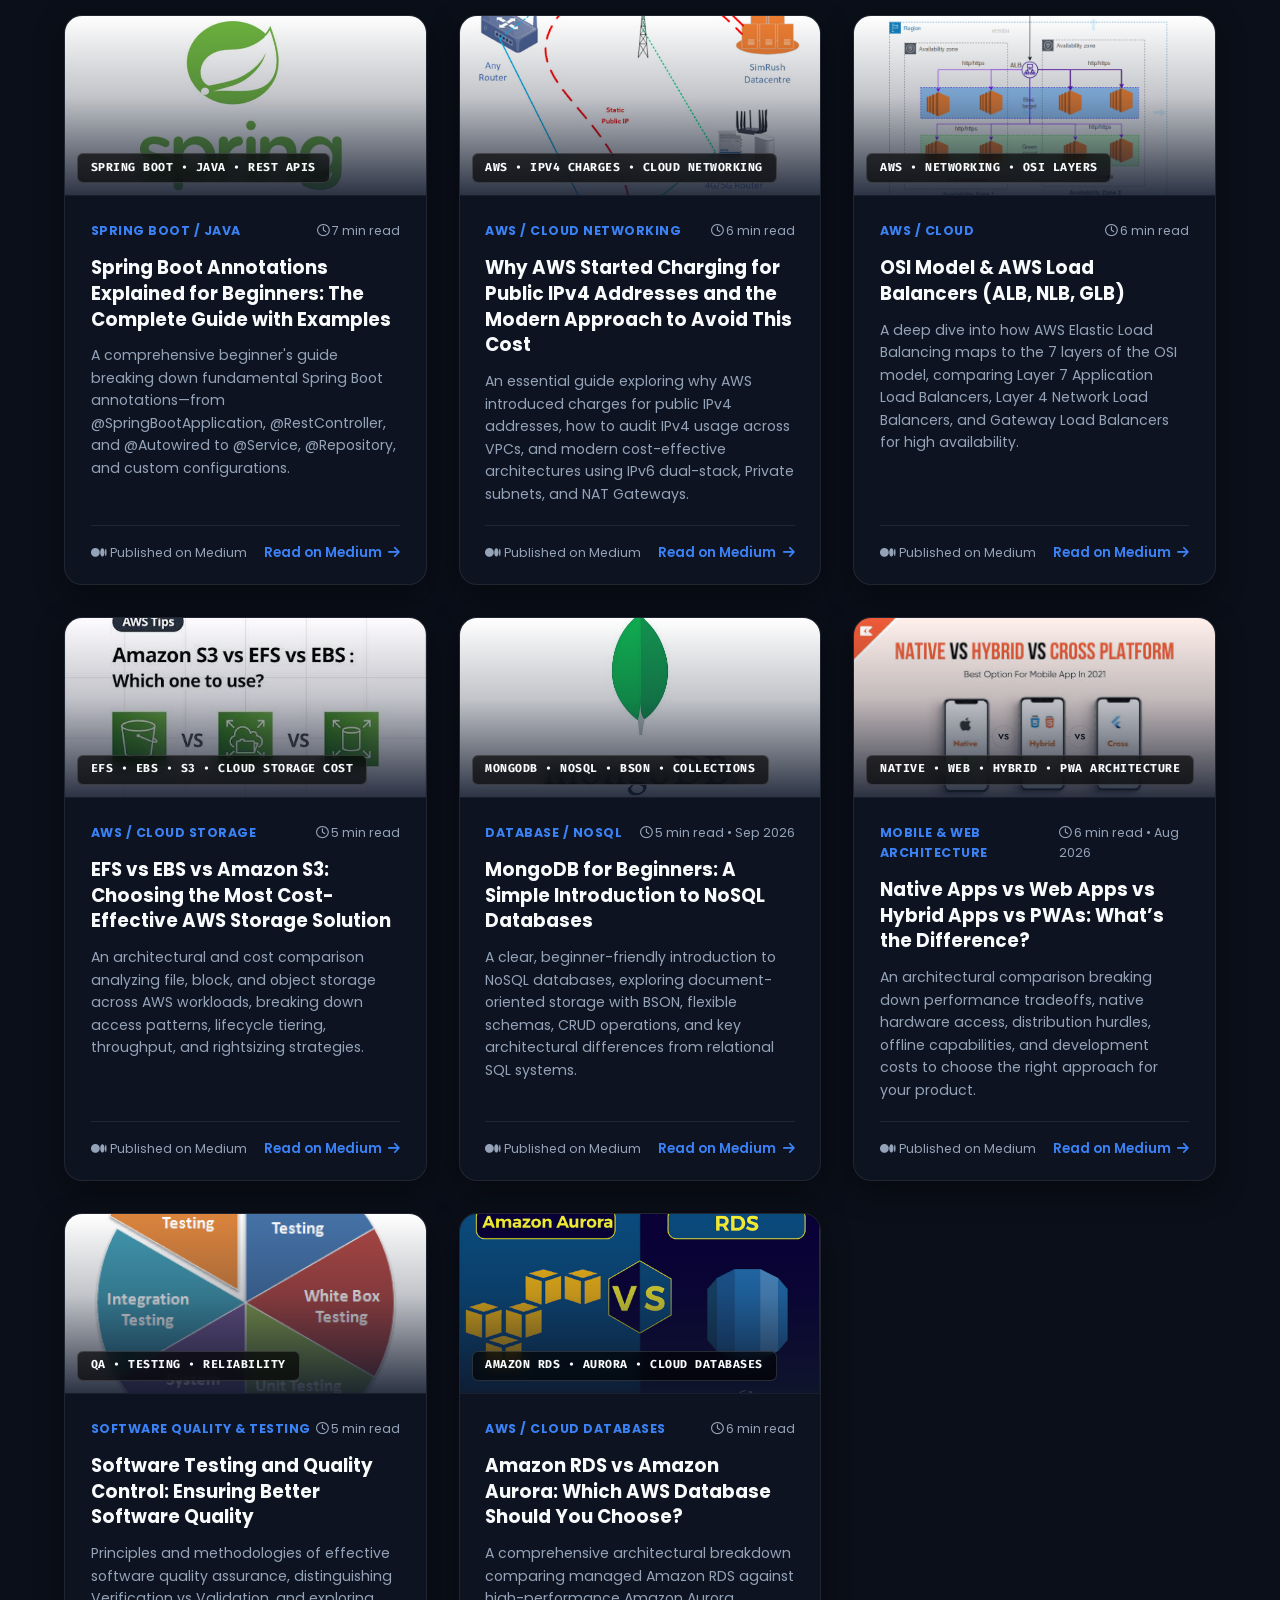
==== commit f68015a2: "Change Real-World Projects stat from 18 to 5 Updated the data-target value for Real-World Projects f" ====
--- a/index.html
+++ b/index.html
@@ -288,7 +288,7 @@
                     <span class="stat-label">Technologies & Tools</span>
                 </div>
                 <div class="stat-item">
-                    <span class="stat-num" data-target="18">18+</span>
+                    <span class="stat-num" data-target="5">5+</span>
                     <span class="stat-label">Real-World Projects</span>
                 </div>
                 <div class="stat-item">
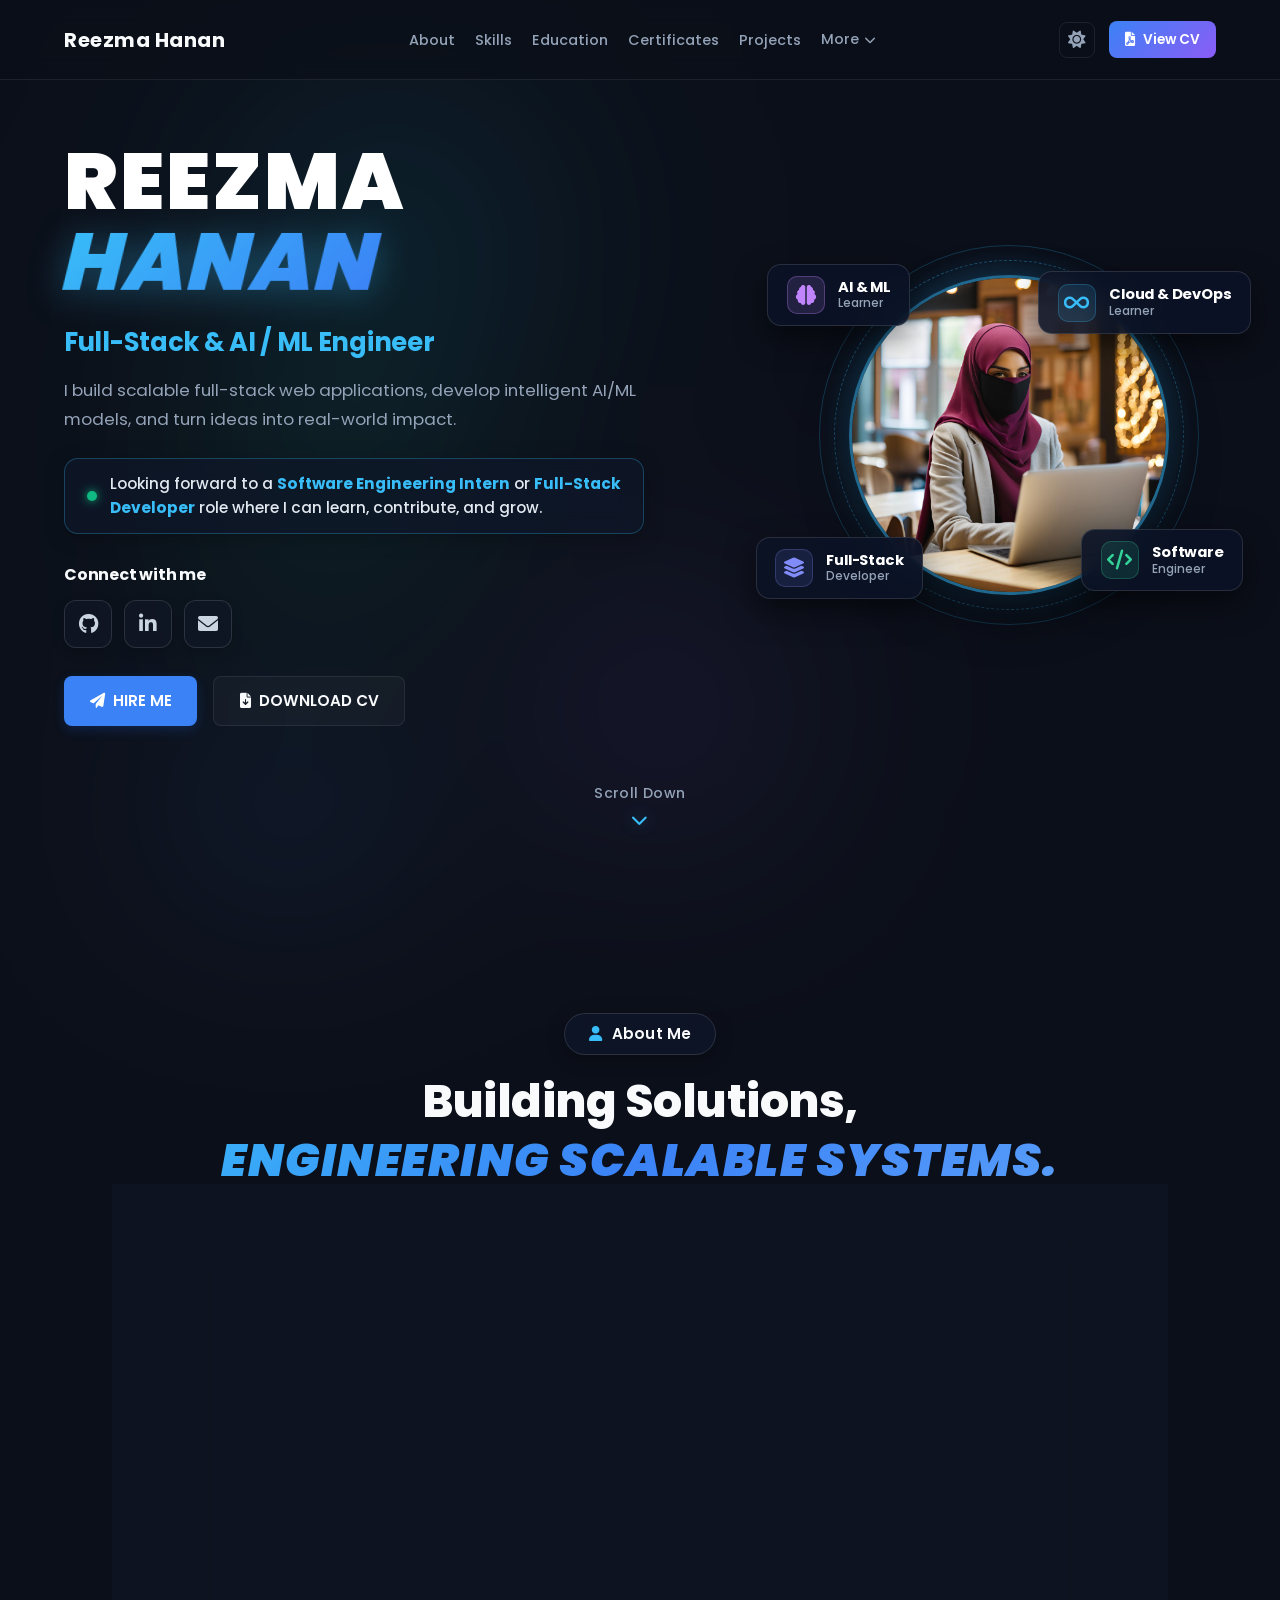
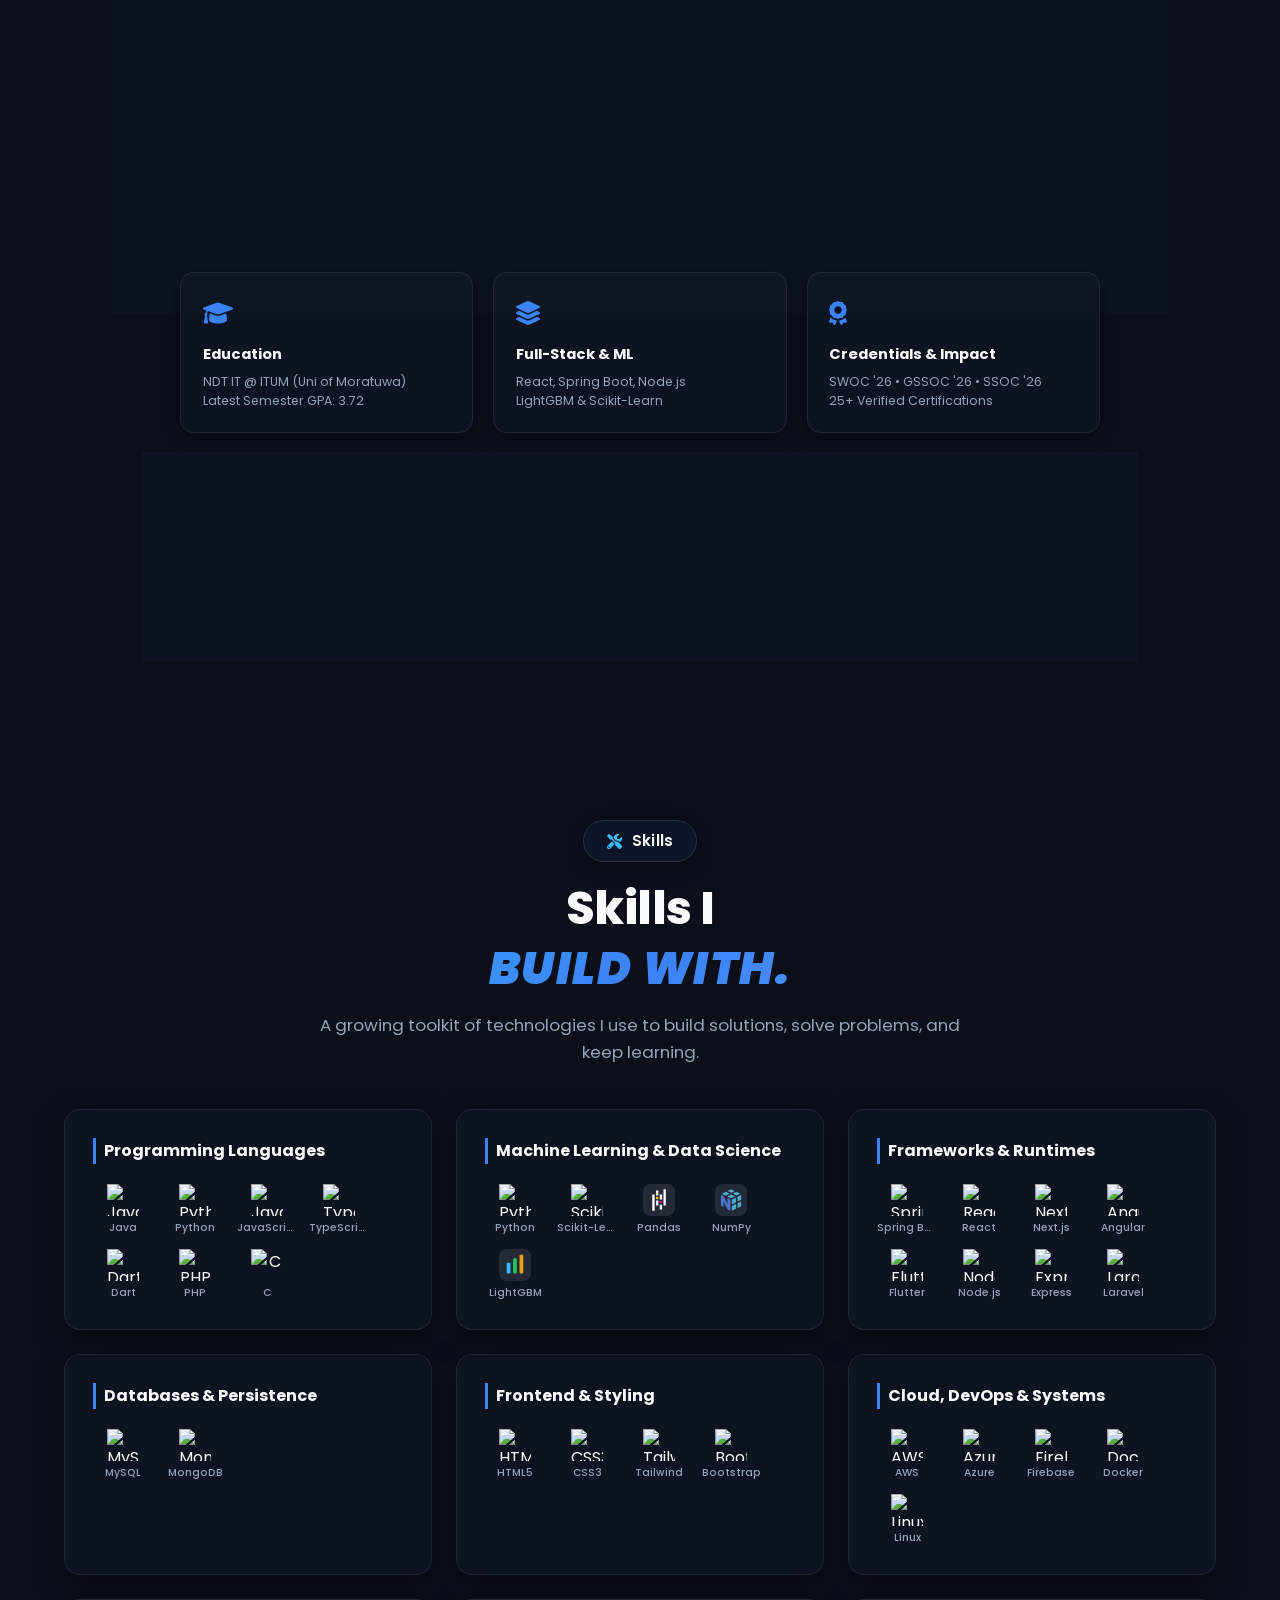
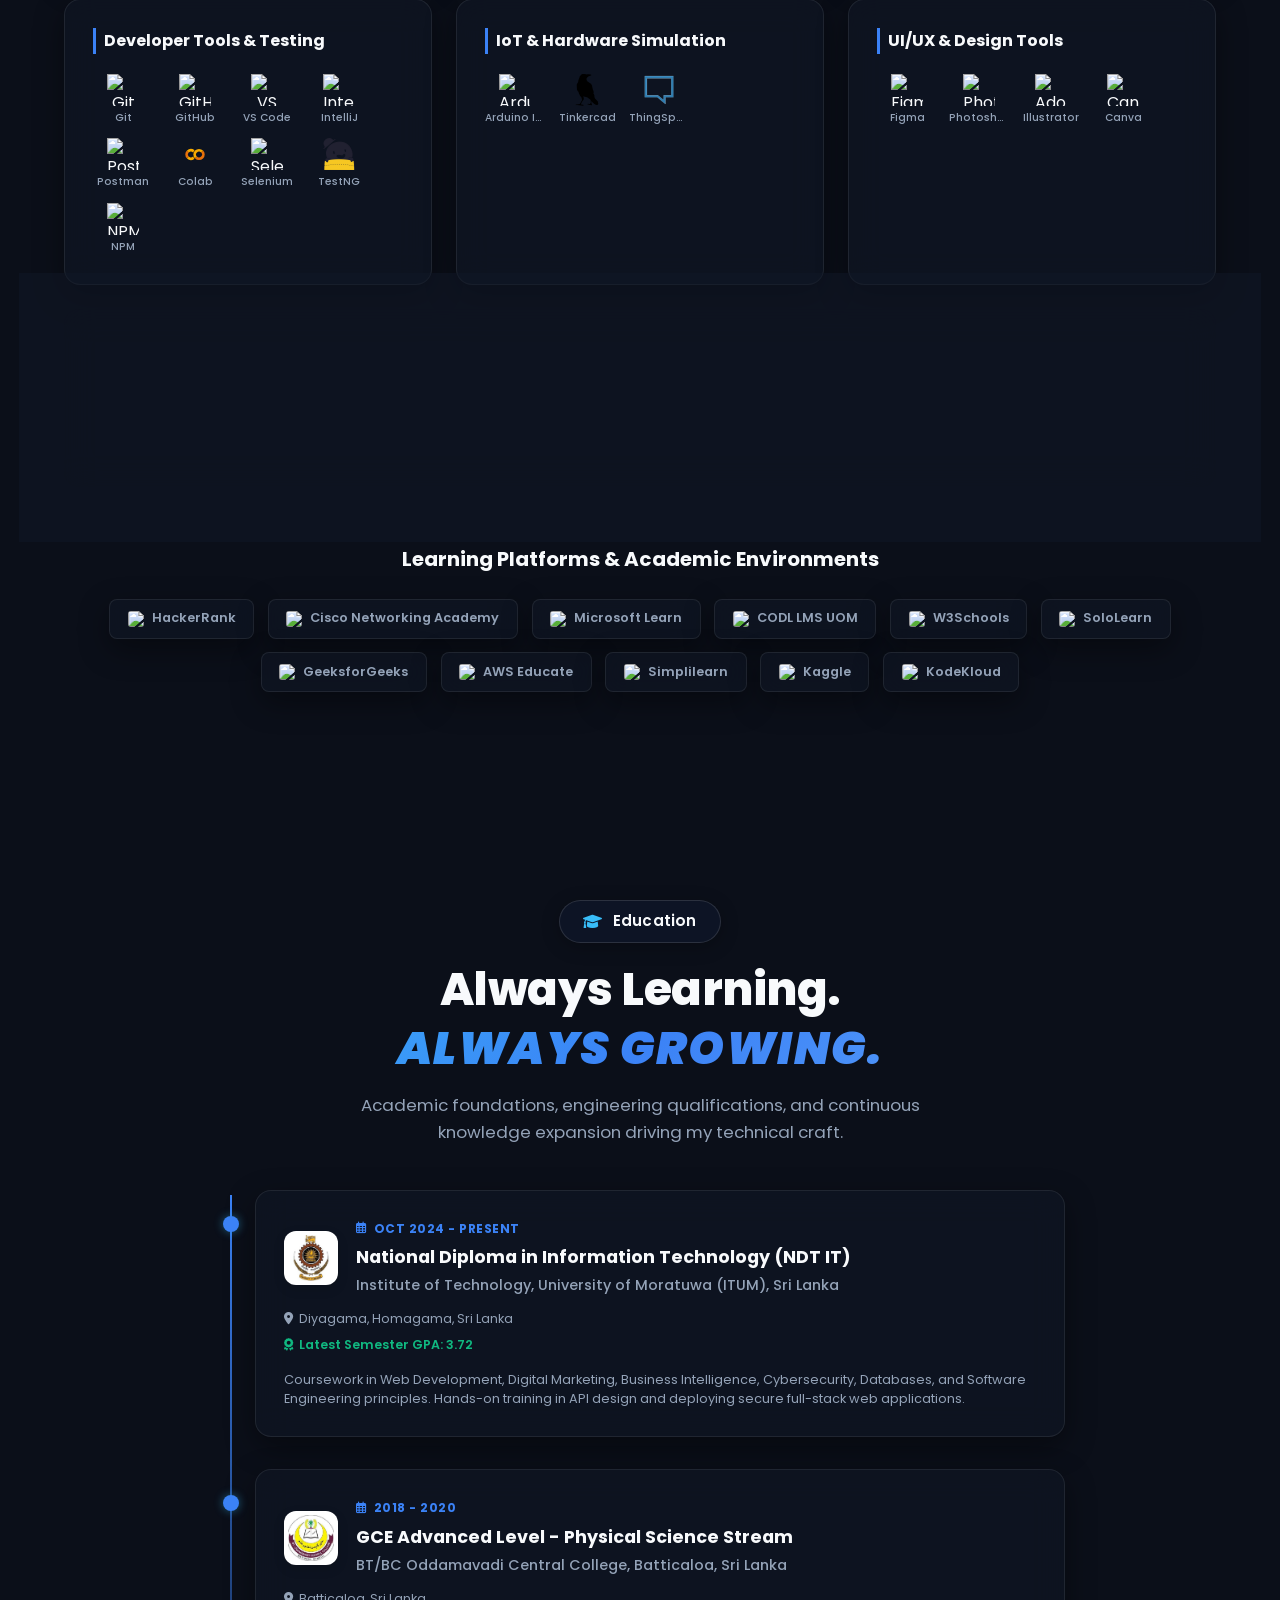
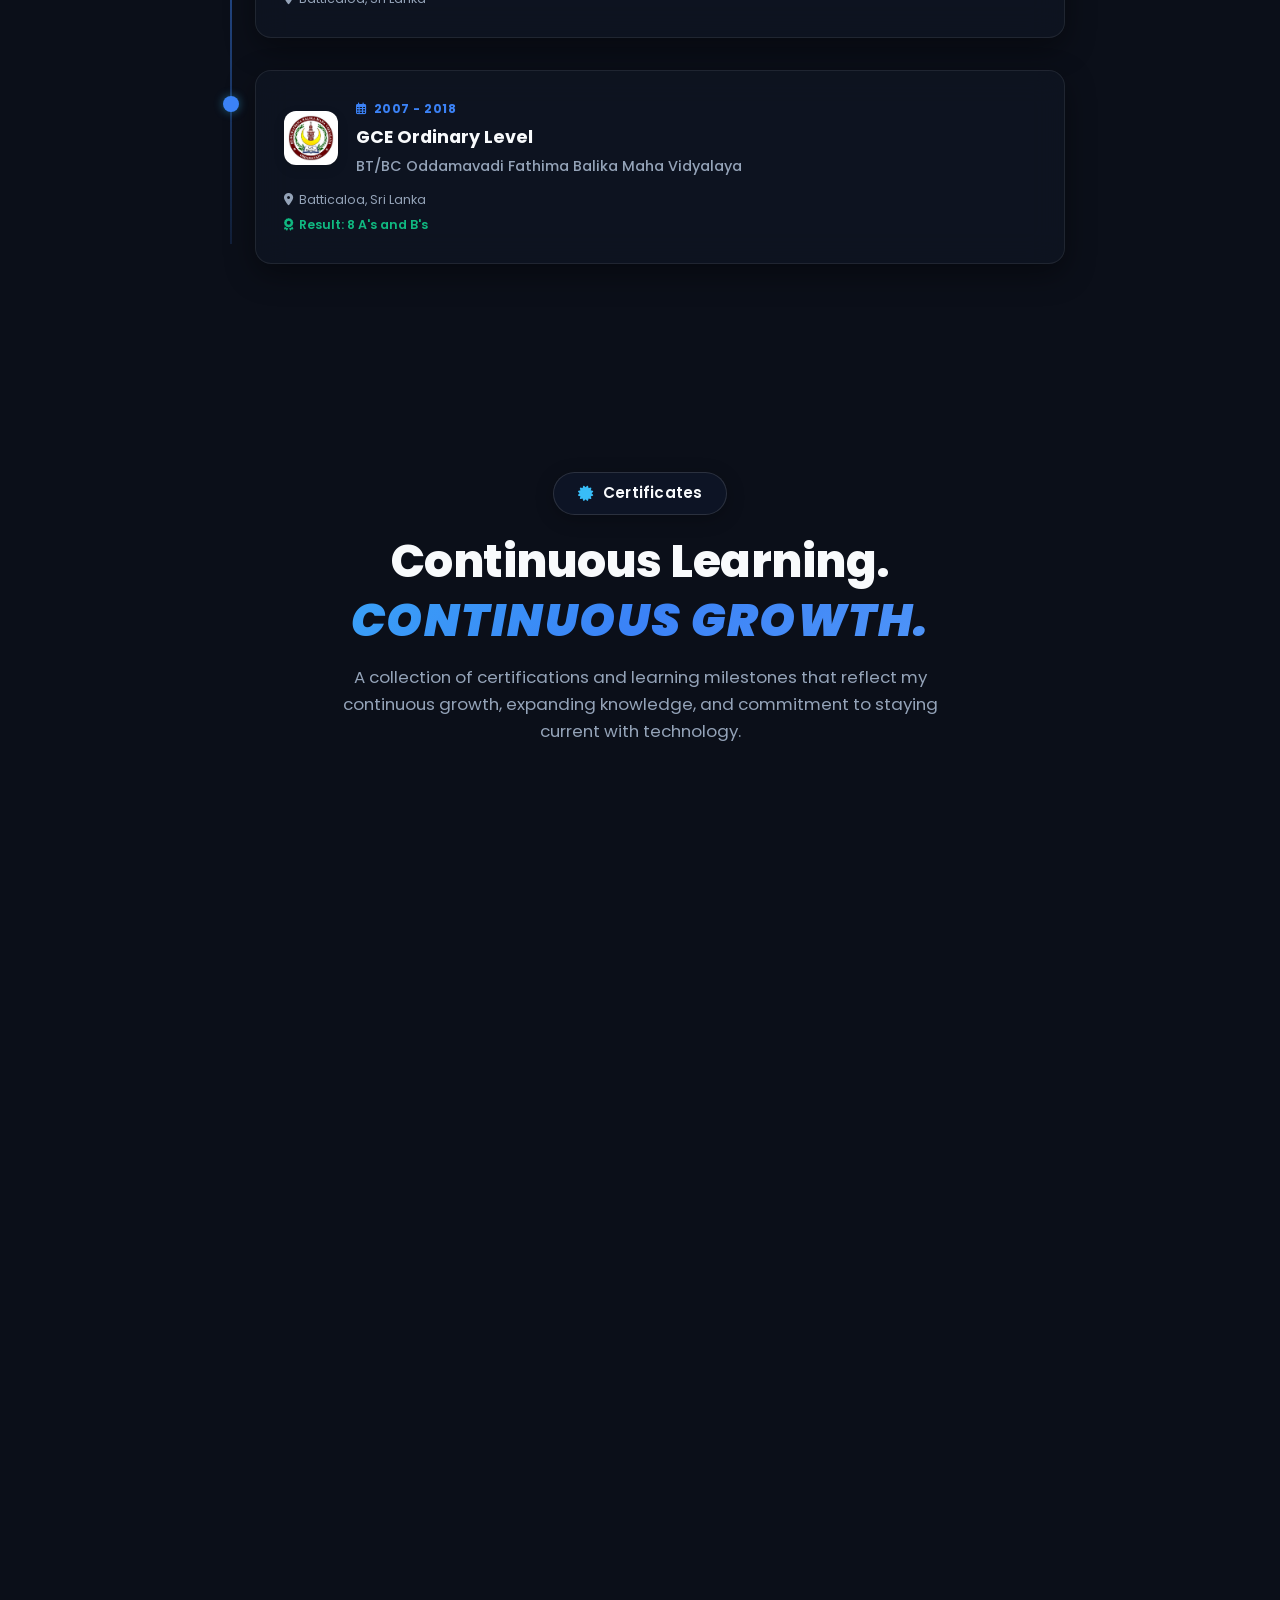
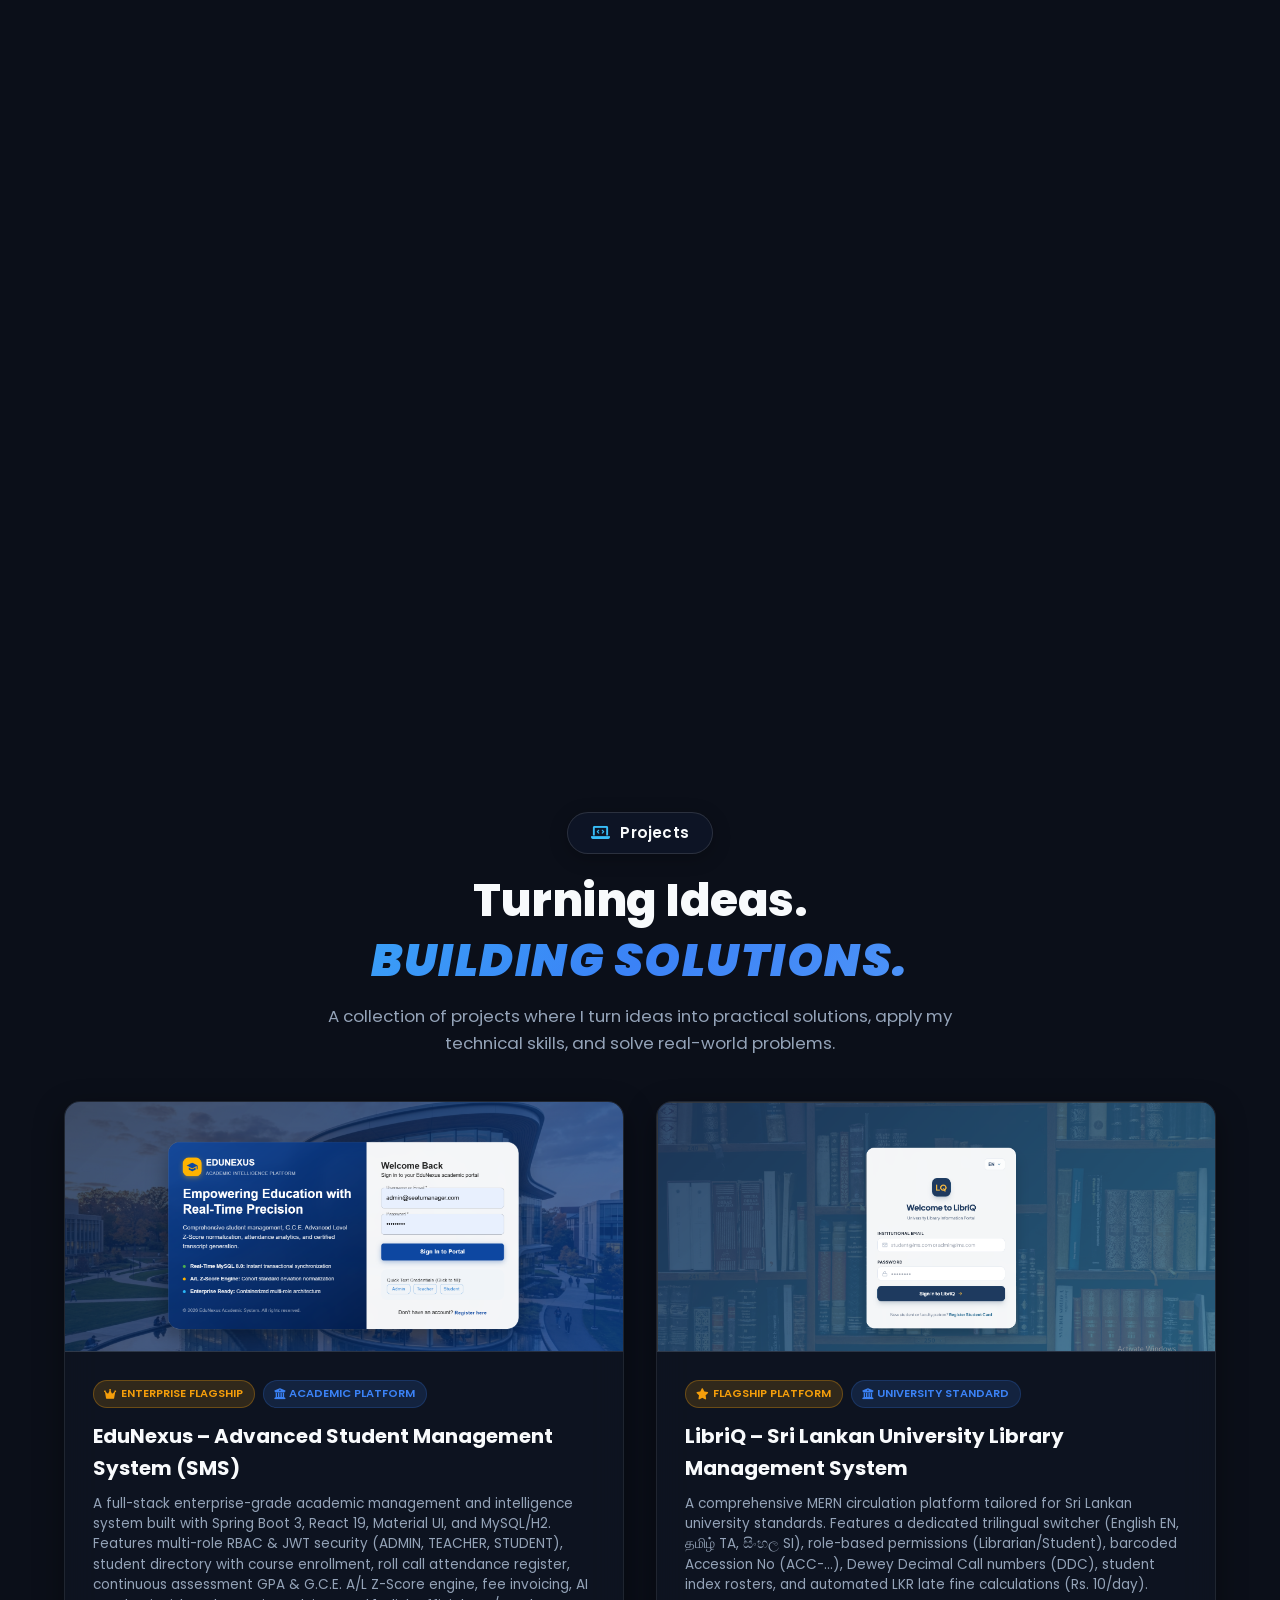
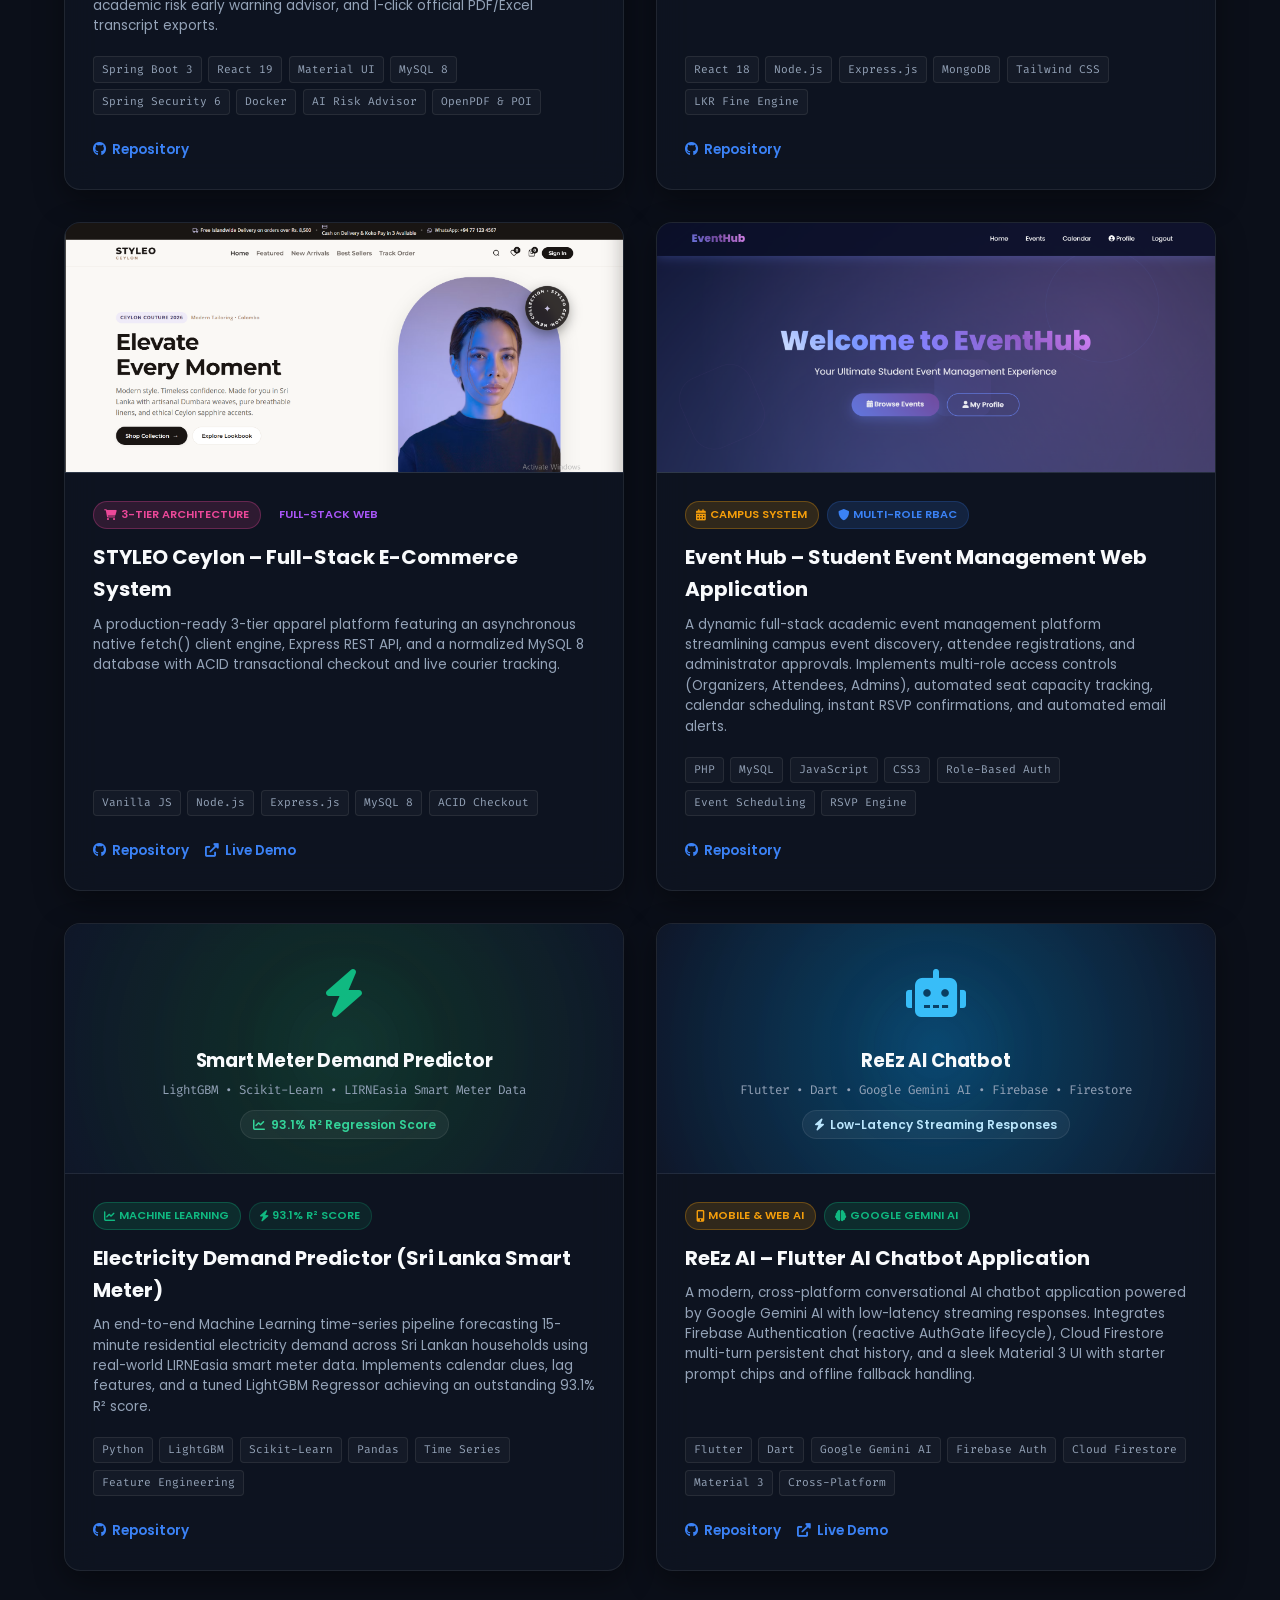
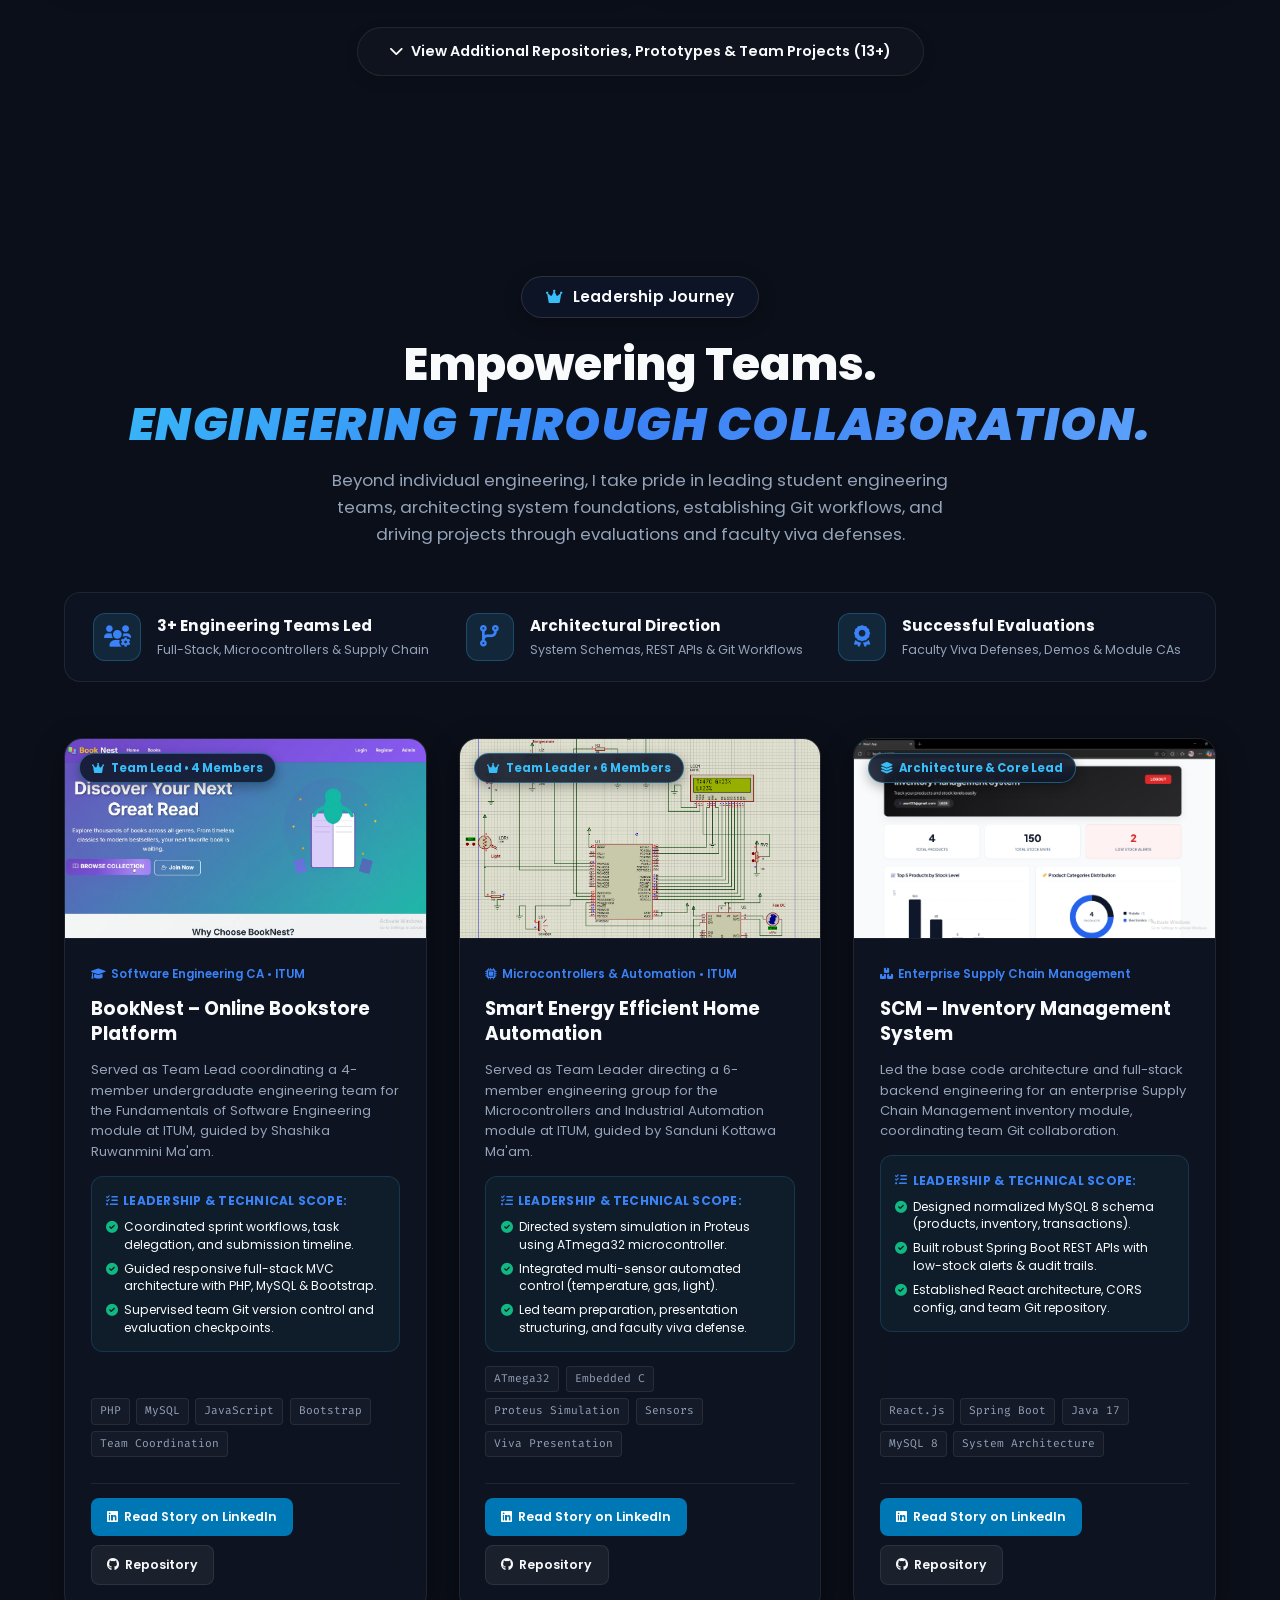
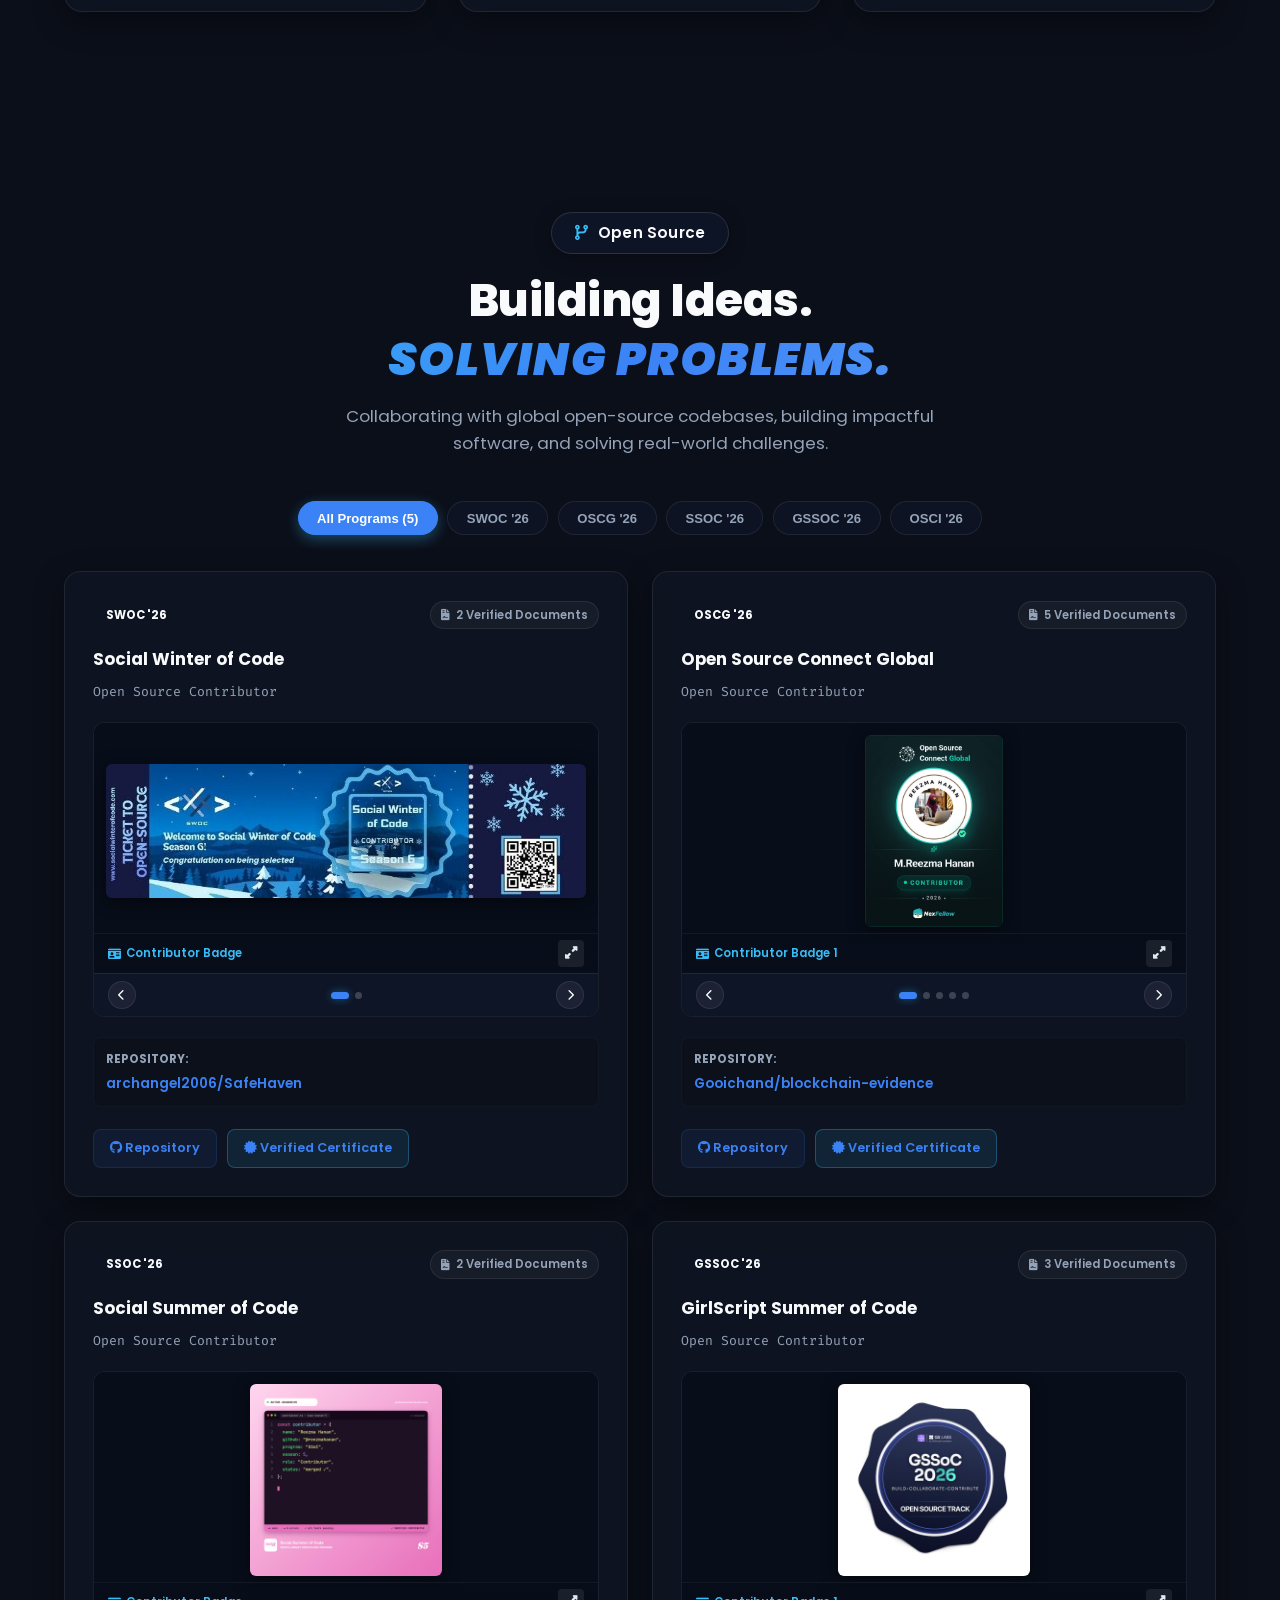
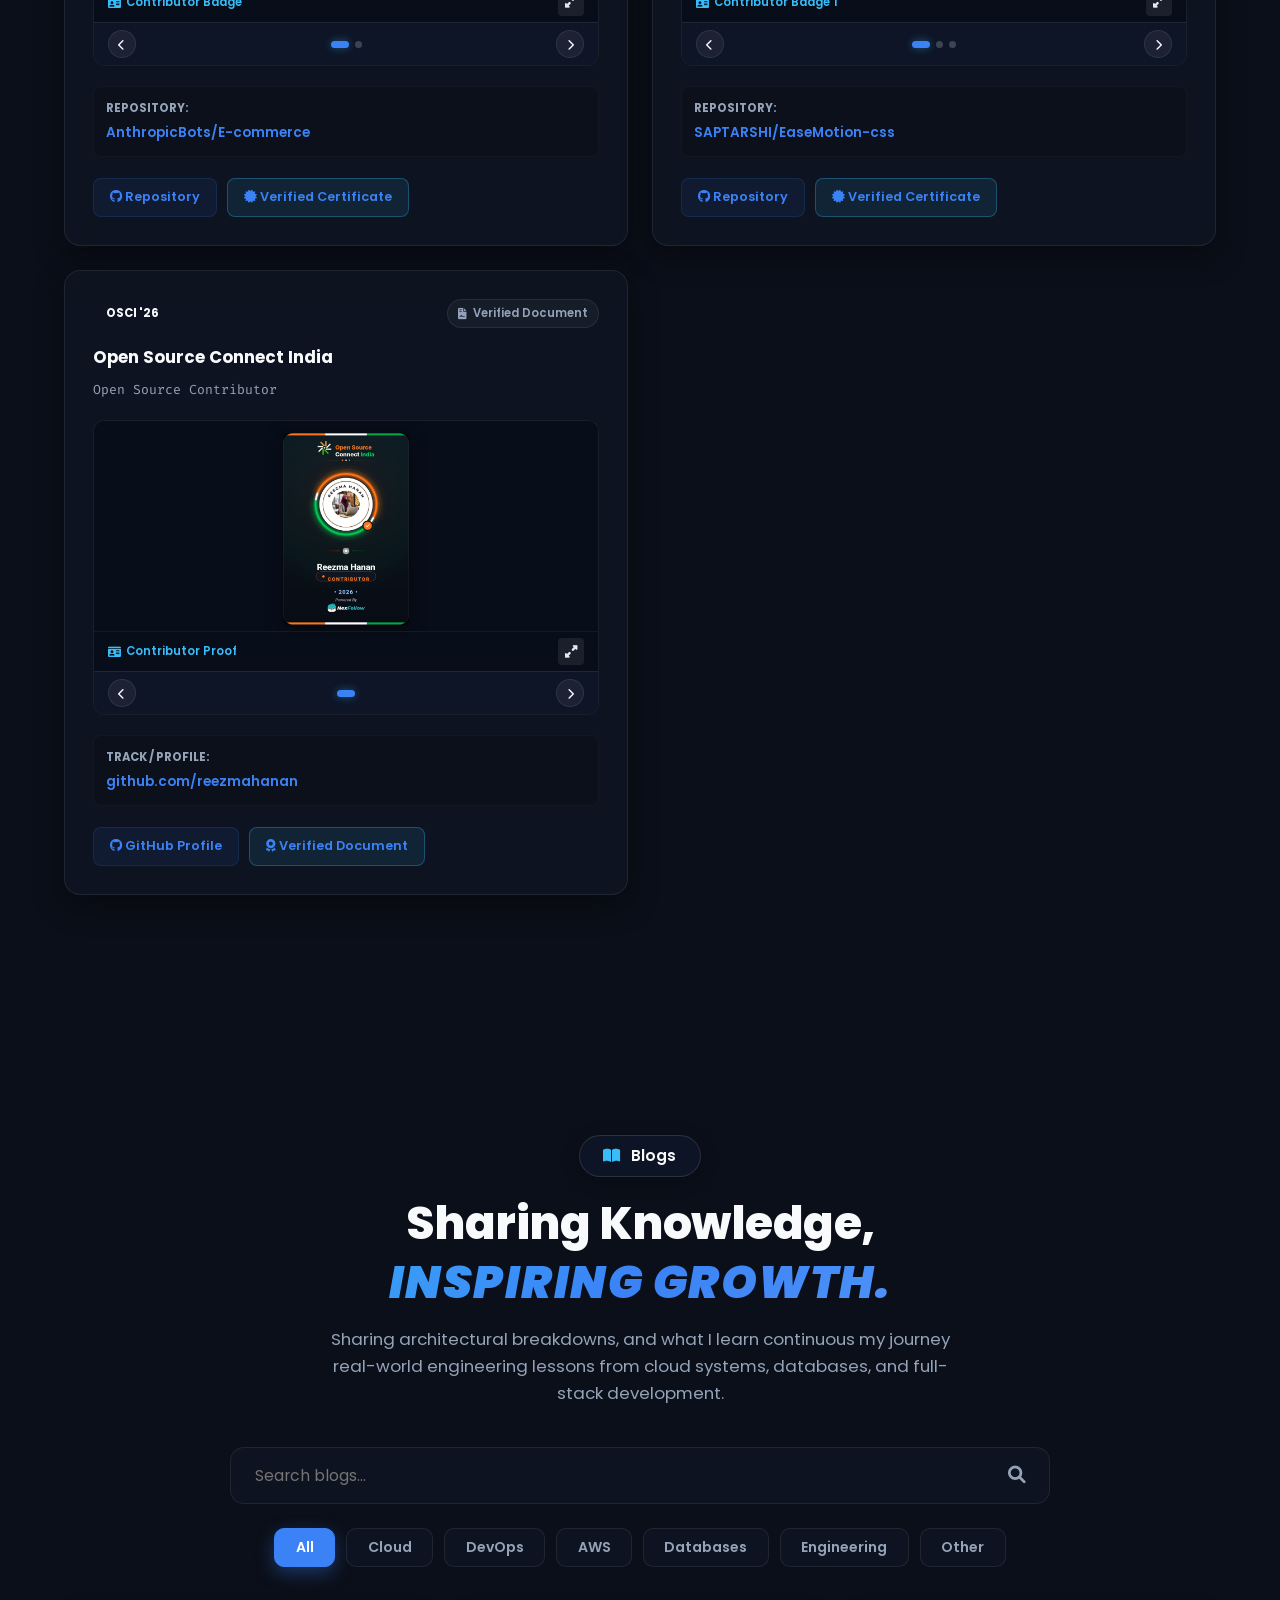
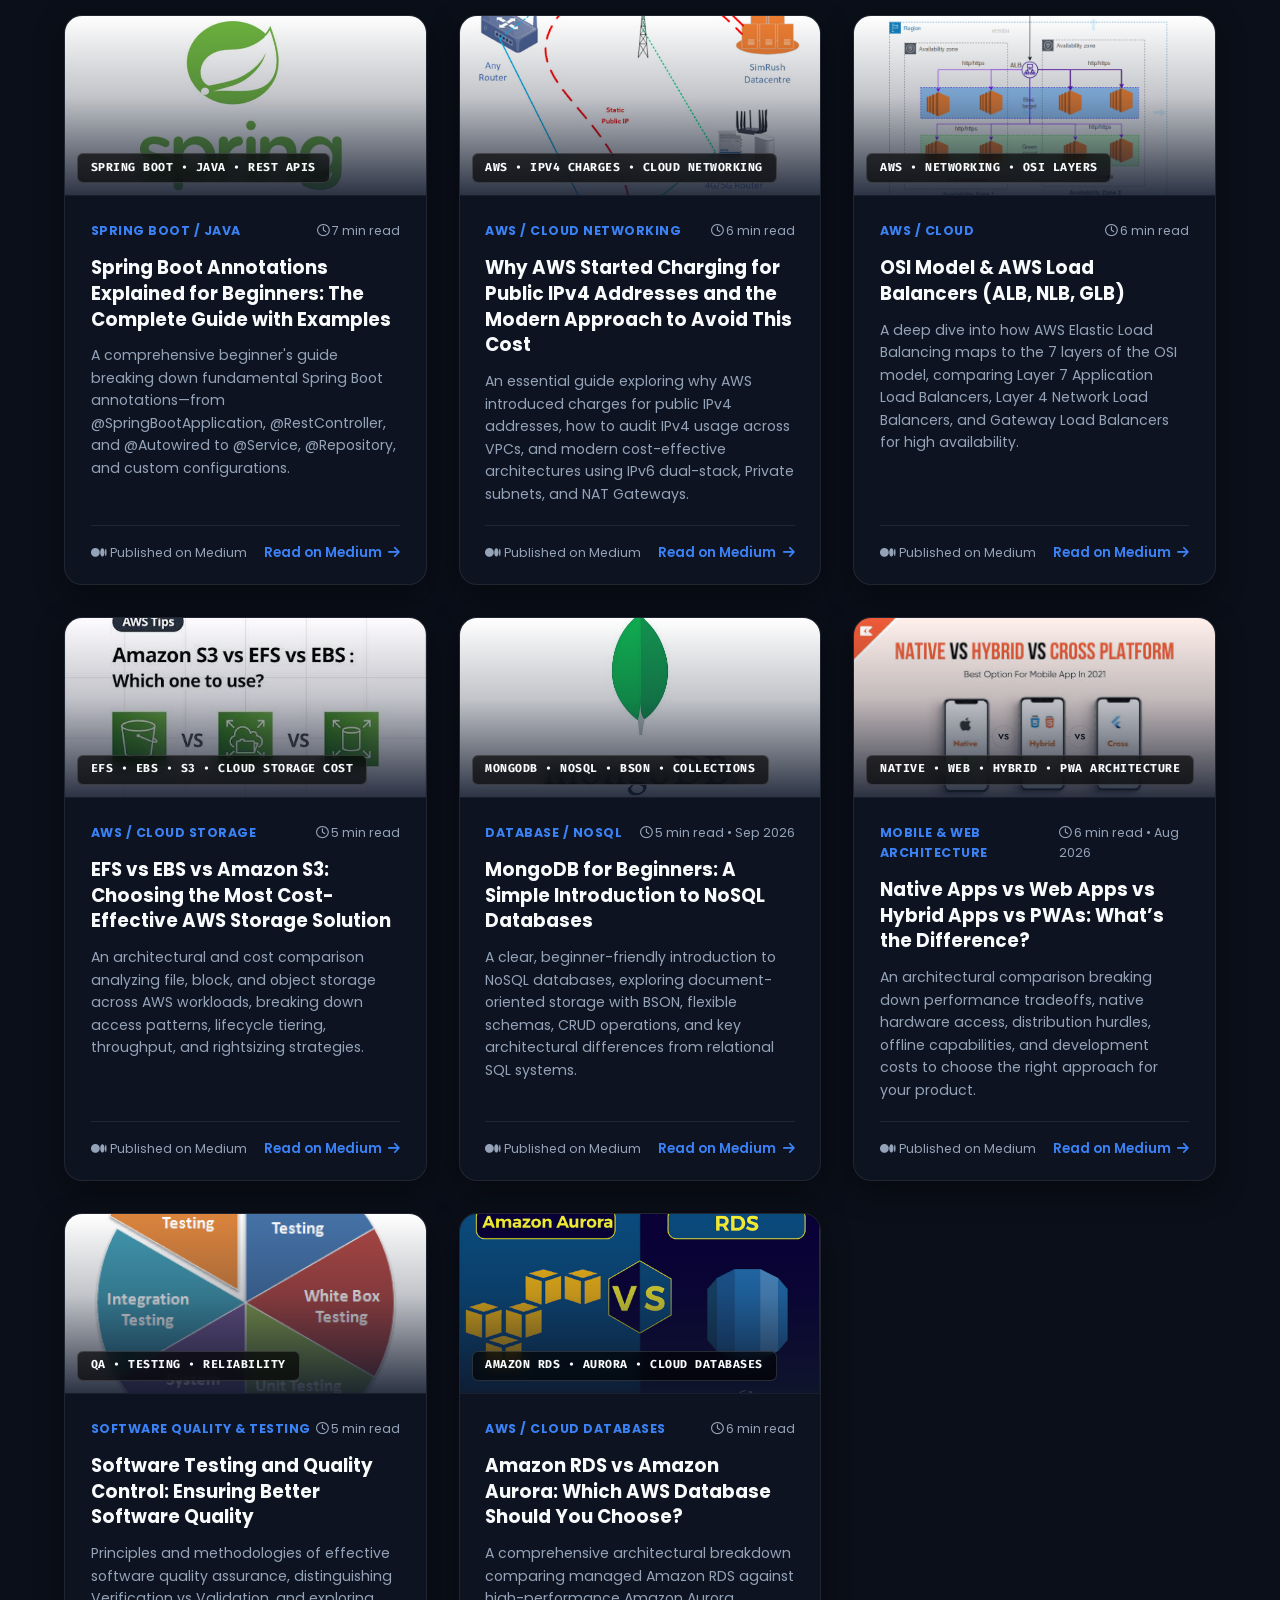
==== commit bc2368c7: "Update statistics in index.html" ====
--- a/index.html
+++ b/index.html
@@ -284,7 +284,7 @@
             <!-- Stats Bar -->
             <div class="about-stats-bar fade-in">
                 <div class="stat-item">
-                    <span class="stat-num" data-target="25">25+</span>
+                    <span class="stat-num" data-target="15">15+</span>
                     <span class="stat-label">Technologies & Tools</span>
                 </div>
                 <div class="stat-item">
@@ -292,7 +292,7 @@
                     <span class="stat-label">Real-World Projects</span>
                 </div>
                 <div class="stat-item">
-                    <span class="stat-num" data-target="25">25+</span>
+                    <span class="stat-num" data-target="20">22+</span>
                     <span class="stat-label">Certifications Earned</span>
                 </div>
                 <div class="stat-item">
